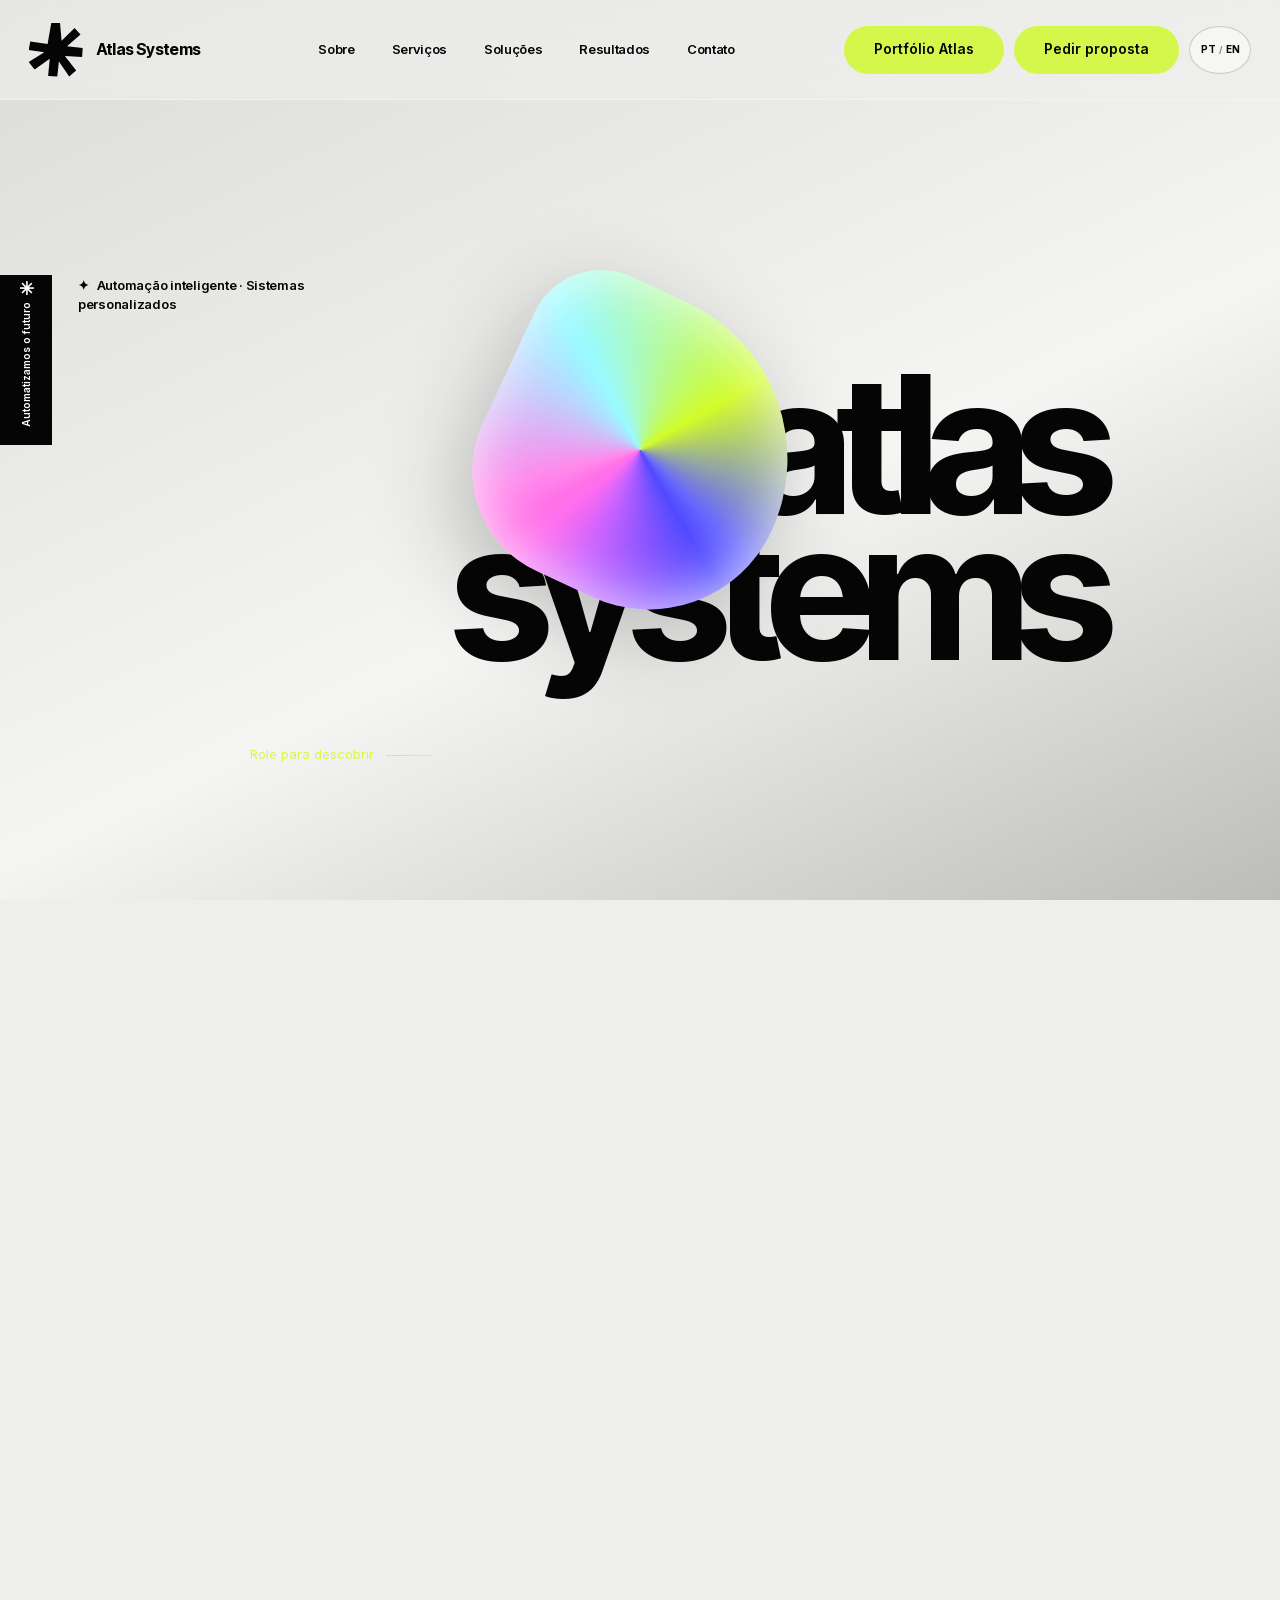
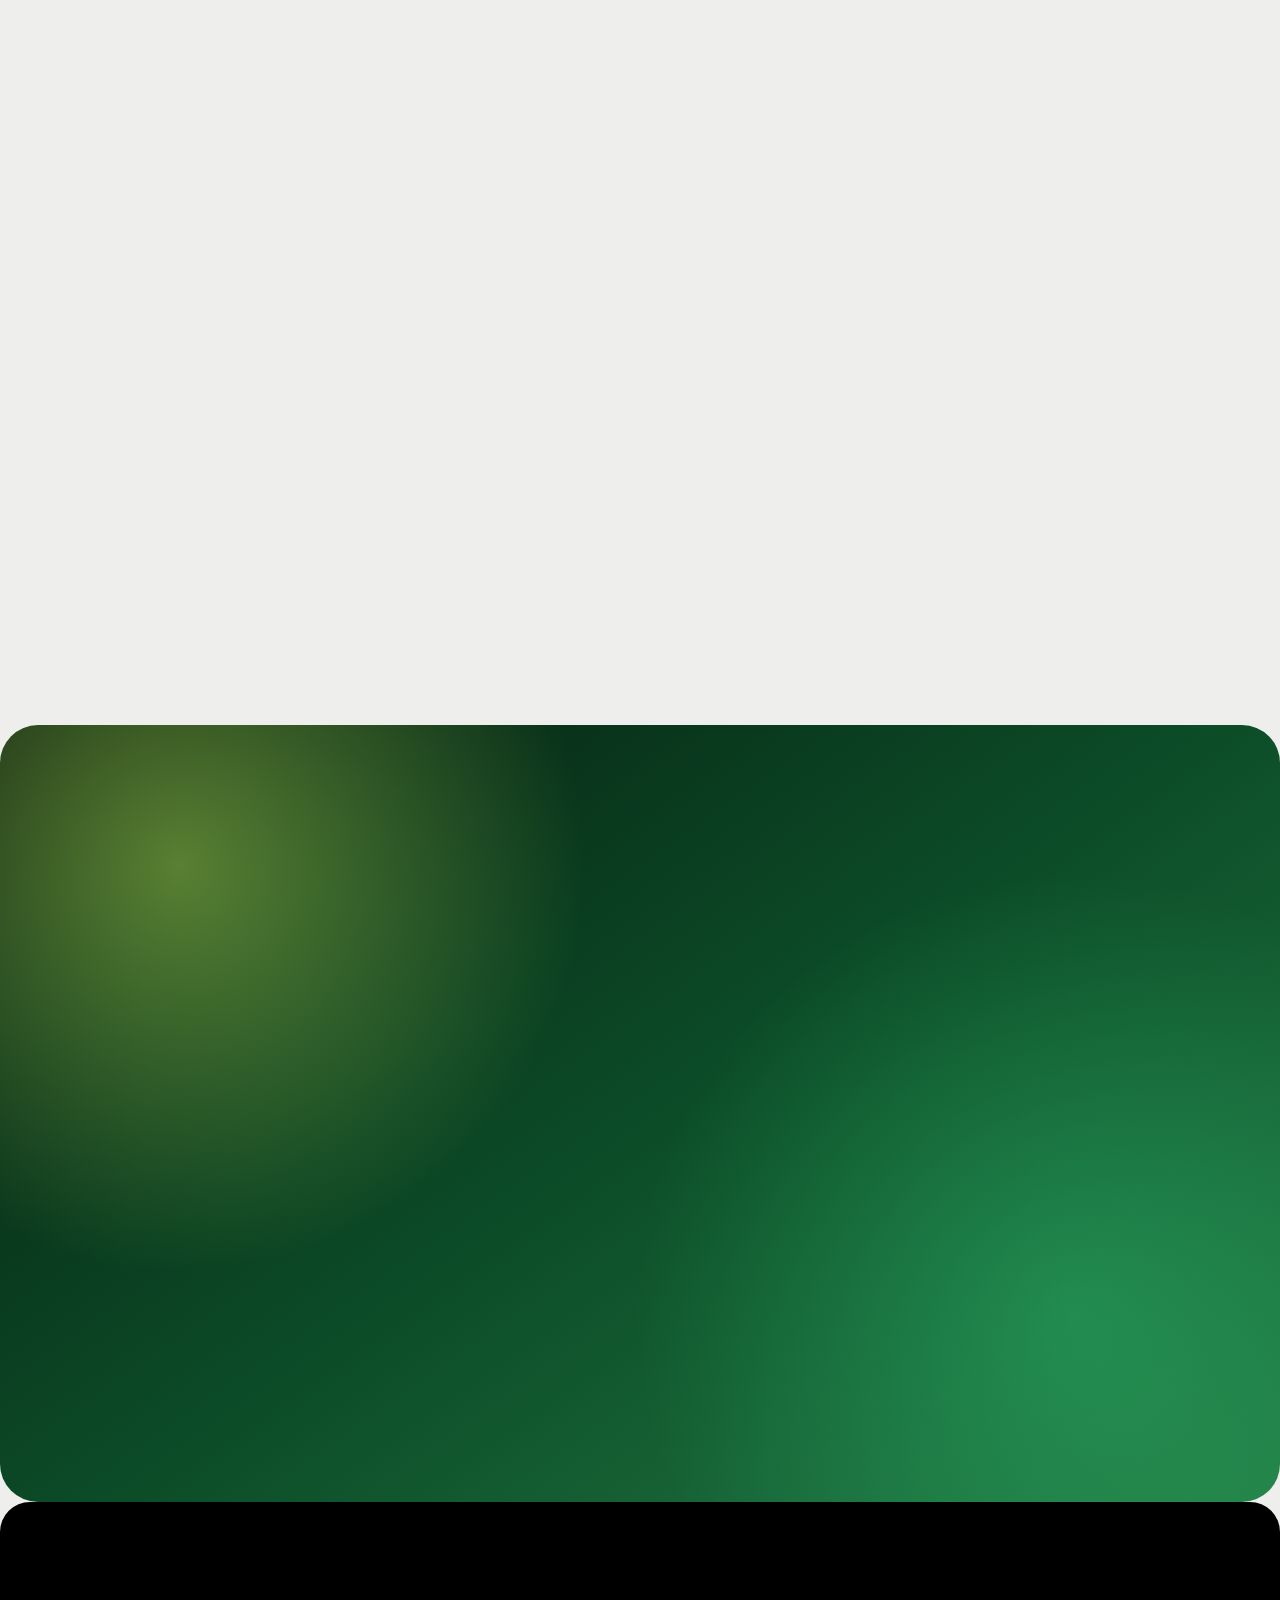
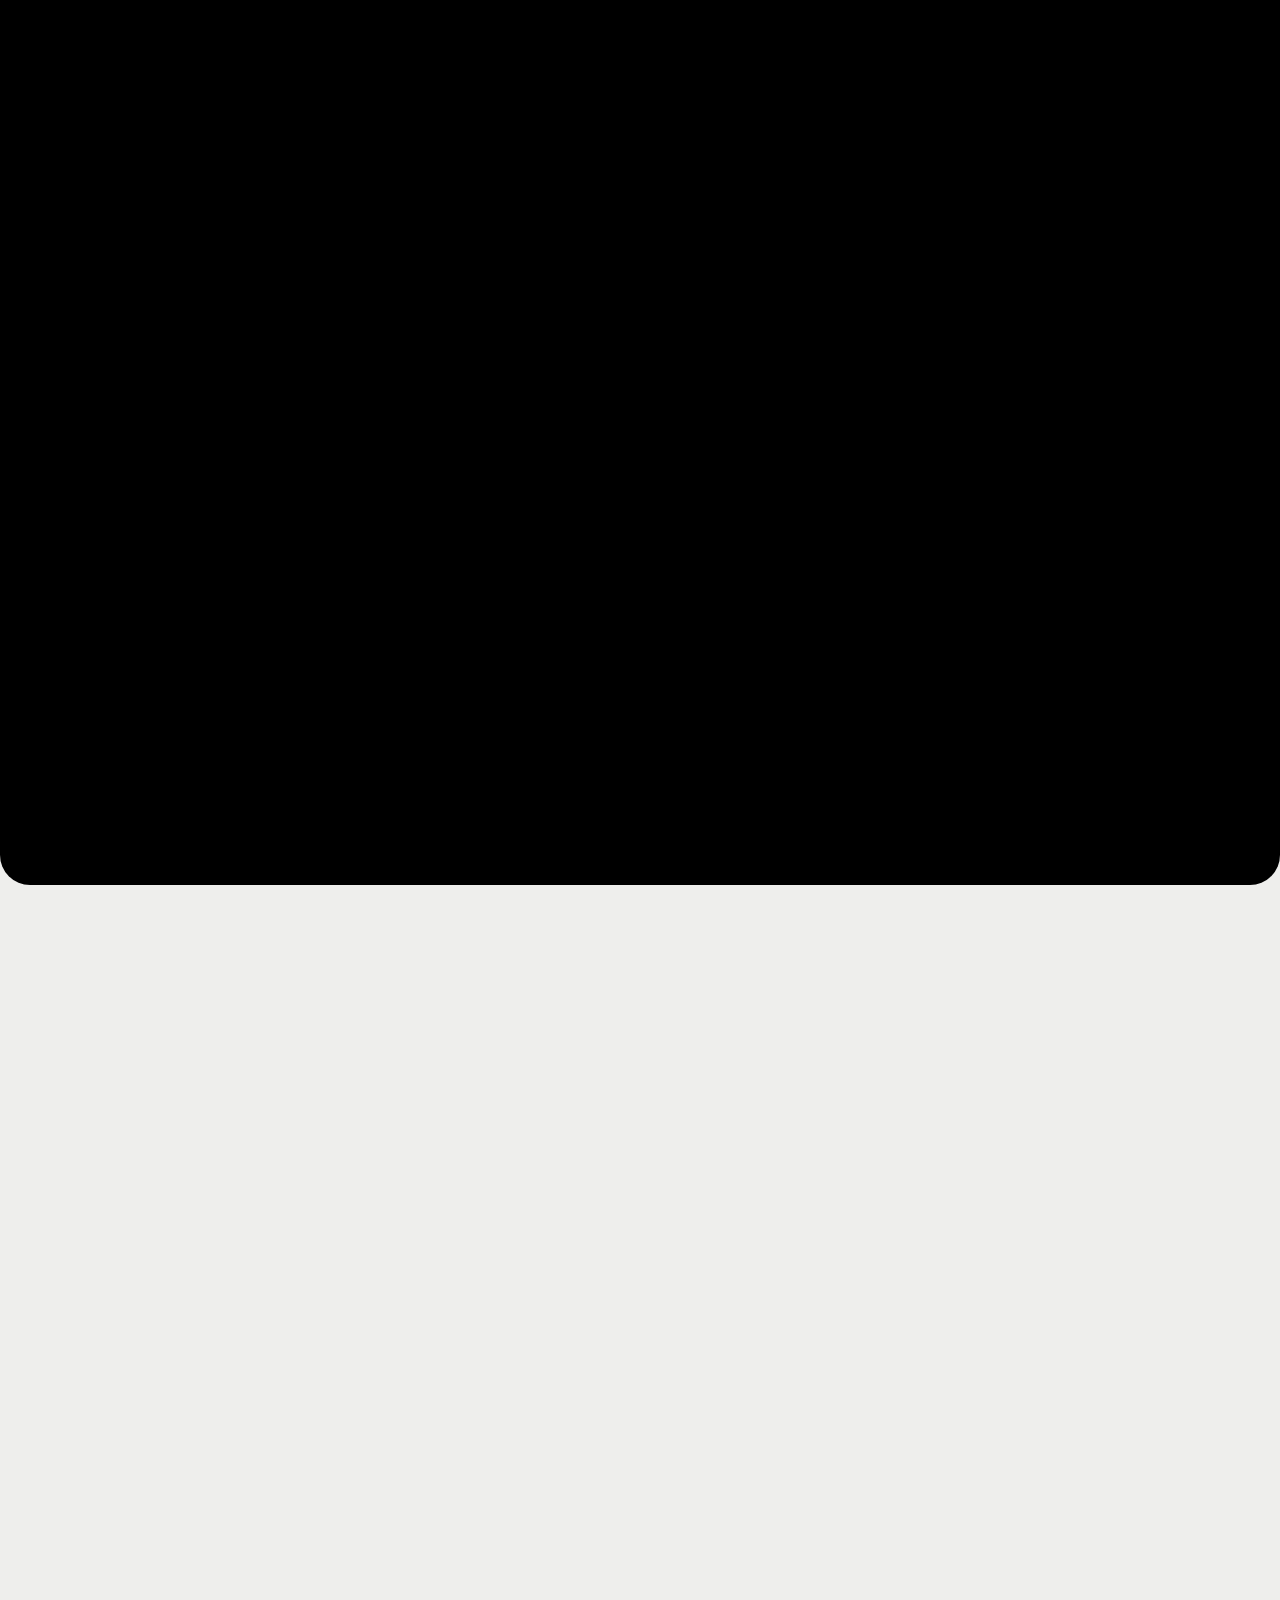
==== index.html @ 4108b707 "restaura qualidade e ajusta hero" ====
<!doctype html>
<html lang="pt-BR" data-theme="dark">
  <head>
    <meta charset="utf-8">
    <meta name="viewport" content="width=device-width, initial-scale=1">
    <link rel="canonical" href="https://atlassystems.digital/">
    <meta
      name="description"
      content="A Atlas Systems cria automações com inteligência artificial, sistemas personalizados, landing pages e bots inteligentes para empresas que querem crescer."
      data-i18n-content="meta.description"
    >
    <meta name="robots" content="index, follow, max-image-preview:large, max-snippet:-1, max-video-preview:-1">
    <meta name="googlebot" content="index, follow, max-image-preview:large, max-snippet:-1, max-video-preview:-1">
    <meta name="theme-color" content="#eeeeec">
    <meta name="color-scheme" content="light">
    <meta property="og:type" content="website">
    <meta property="og:locale" content="pt_BR">
    <meta property="og:url" content="https://atlassystems.digital/">
    <meta property="og:title" content="Atlas Systems — Sistemas que movem negócios" data-i18n-content="meta.title">
    <meta
      property="og:description"
      content="Automação inteligente e soluções digitais orientadas a eficiência, escala e resultados."
      data-i18n-content="meta.ogDescription"
    >
    <meta property="og:site_name" content="Atlas Systems">
    <meta property="og:image" content="https://atlassystems.digital/assets/brand/atlas-social.png">
    <meta property="og:image:secure_url" content="https://atlassystems.digital/assets/brand/atlas-social.png">
    <meta property="og:image:type" content="image/png">
    <meta property="og:image:width" content="1200">
    <meta property="og:image:height" content="630">
    <meta property="og:image:alt" content="Atlas Systems — Sistemas que movem negócios">
    <meta name="twitter:card" content="summary_large_image">
    <meta name="twitter:title" content="Atlas Systems — Sistemas que movem negócios" data-i18n-content="meta.title">
    <meta name="twitter:description" content="Automação inteligente e soluções digitais orientadas a eficiência, escala e resultados." data-i18n-content="meta.ogDescription">
    <meta name="twitter:image" content="https://atlassystems.digital/assets/brand/atlas-social.png">
    <meta name="twitter:image:alt" content="Atlas Systems — Sistemas que movem negócios">
    <title data-i18n="meta.title">Atlas Systems — Sistemas que movem negócios</title>
    <link rel="icon" href="/assets/brand/favicon-48.png" type="image/png" sizes="48x48">
    <link rel="icon" href="/favicon.svg" type="image/svg+xml">
    <link rel="apple-touch-icon" href="/assets/brand/apple-touch-icon.png" sizes="180x180">
    <link rel="manifest" href="/site.webmanifest">
    <style>
      :root{--paper:#eeeeec;--ink:#050505;--acid:#d5f74c;--white:#fff;--header-height:100px;--gutter:clamp(20px,3.2vw,52px);--ease-out:cubic-bezier(.16,1,.3,1)}
      *,*::before,*::after{box-sizing:border-box}html{scroll-behavior:smooth;background:var(--paper)}body{margin:0;overflow-x:hidden;background:var(--paper);color:var(--ink);font-family:Inter,"Helvetica Neue",Arial,sans-serif;-webkit-font-smoothing:antialiased}a{color:inherit;text-decoration:none}button{border:0;color:inherit;font:inherit}img,canvas{display:block;max-width:100%}
      #loader{position:fixed;z-index:9999;inset:0;display:grid;place-items:center;background:var(--paper);transition:visibility .42s linear,opacity .42s var(--ease-out)}#loader::before{width:126px;height:126px;background:var(--ink);content:"";clip-path:polygon(42% 0,58% 0,61% 34%,85% 10%,96% 22%,71% 44%,100% 47%,99% 64%,67% 62%,88% 89%,75% 100%,56% 72%,53% 100%,36% 99%,39% 67%,11% 87%,0 73%,29% 55%,0 51%,3% 35%,35% 40%);animation:critical-loader-spin 1.15s cubic-bezier(.7,0,.3,1) infinite}#loader>*{position:absolute;width:1px;height:1px;overflow:hidden;clip:rect(0 0 0 0)}body.is-ready #loader{visibility:hidden;opacity:0;pointer-events:none}@keyframes critical-loader-spin{0%{transform:rotate(0) scale(.82)}50%{transform:rotate(145deg) scale(1.02)}100%{transform:rotate(360deg) scale(.82)}}
      .site-header{position:fixed;z-index:1000;inset:0 0 auto;height:var(--header-height);border-bottom:1px solid rgba(255,255,255,.32);background:rgba(238,238,236,.64);backdrop-filter:blur(24px) saturate(130%)}.header-inner{display:grid;grid-template-columns:180px 1fr auto;align-items:center;width:min(calc(100% - (var(--gutter) * 1.4)),1240px);height:100%;margin-inline:auto}.brand{display:inline-flex;align-items:center;gap:13px;width:max-content;font-family:"Inter Tight",Arial,sans-serif;font-size:16px;font-weight:700}.brand-mark{width:54px;height:54px;flex:none;background:var(--ink);color:transparent;font-size:0;clip-path:polygon(42% 0,58% 0,61% 34%,85% 10%,96% 22%,71% 44%,100% 47%,99% 64%,67% 62%,88% 89%,75% 100%,56% 72%,53% 100%,36% 99%,39% 67%,11% 87%,0 73%,29% 55%,0 51%,3% 35%,35% 40%)}.primary-nav{justify-self:center}.primary-nav a{display:inline-flex;padding:10px 0;margin:0 clamp(8px,1.25vw,18px);font-size:13px;font-weight:600}.header-actions{display:flex;align-items:center;justify-content:flex-end;gap:10px}.header-cta{display:inline-flex;min-height:48px;align-items:center;justify-content:center;padding:0 30px;border-radius:999px;background:var(--acid);font-size:14px;font-weight:600;white-space:nowrap}.lang-toggle{display:inline-flex;width:62px;height:48px;align-items:center;justify-content:center;gap:3px;border:1px solid rgba(5,5,5,.18);border-radius:50%;background:rgba(255,255,255,.44);font-size:10px;font-weight:700}.menu-toggle{display:none}
      .hero{position:relative;width:100%;height:100svh;min-height:650px;overflow:hidden;background:linear-gradient(155deg,#dbdbd8,#f5f5f3 58%,#bcbcb8)}.hero>#scene,#hero-canvas{position:absolute;inset:0;width:100%;height:100%}#hero-canvas{opacity:0}.webgl-fallback::before{position:absolute;inset:25% 14% 10% 25%;display:grid;place-items:center end;color:var(--ink);content:"atlas\A systems\A digital";font-family:"Inter Tight",Arial,sans-serif;font-size:clamp(80px,15vw,220px);font-weight:700;letter-spacing:-.08em;line-height:.76;text-align:right;white-space:pre}.webgl-fallback::after{position:absolute;top:50%;left:50%;width:clamp(180px,24vw,340px);aspect-ratio:1;border-radius:30% 70% 55% 45%;background:conic-gradient(from 35deg,var(--acid),#534dff,#fd7ad8,#a8f6ff,var(--acid));box-shadow:inset 0 0 60px rgba(255,255,255,.8),0 30px 90px rgba(0,0,0,.25);content:"";transform:translate(-50%,-50%) rotate(25deg)}.hero-content{position:absolute;z-index:2;inset:var(--header-height) 0 0;pointer-events:none}.hero-content>.eyebrow{position:absolute;top:22%;left:var(--gutter);max-width:210px;font-size:13px;font-weight:600}.hero-content>h1,.hero-copy{position:absolute!important;width:1px!important;height:1px!important;margin:-1px!important;overflow:hidden!important;clip:rect(0 0 0 0)!important;white-space:nowrap!important}.hero-actions{display:none!important}.scroll-hint{position:absolute;z-index:2;bottom:15%;left:18.6%;color:var(--acid);font-size:12px}.side-ribbon{position:fixed;z-index:900;top:40%;left:0;display:flex;width:52px;height:170px;flex-direction:column-reverse;align-items:center;justify-content:space-between;padding:16px 0 18px;background:var(--ink);color:var(--white);transform:translateY(-50%)}.side-ribbon>span:first-child{font-size:10px;font-weight:600;white-space:nowrap;writing-mode:vertical-rl;transform:rotate(180deg)}
      .webgl-fallback::before{content:"atlas\A systems"}.hero-content>.eyebrow{left:max(var(--gutter),78px);max-width:230px}
      @media(max-width:960px){.header-actions>.header-cta:not(.header-portfolio){display:none}}@media(max-width:820px){:root{--header-height:82px;--gutter:20px}.header-inner{grid-template-columns:1fr auto;width:calc(100% - 34px)}.brand-name{display:none}.brand-mark{width:43px;height:43px}.primary-nav{position:fixed;z-index:-1;top:var(--header-height);left:50%;display:grid;width:100vw;height:calc(100svh - var(--header-height));place-items:center;align-content:center;gap:24px;background:var(--paper);opacity:0;pointer-events:none;visibility:hidden;transform:translate(-50%,-25px)}.header-actions{gap:6px}.header-portfolio{min-height:44px;padding-inline:18px}.lang-toggle{width:43px;height:43px}.menu-toggle{display:block;width:46px;height:46px;padding:13px 11px;border-radius:50%;background:transparent}.menu-toggle span{display:block;width:100%;height:2px;margin:5px 0;background:var(--ink)}.webgl-fallback::before{inset:24% 7% 12% 18%;font-size:clamp(72px,21vw,112px)}.hero-content>.eyebrow{left:68px;max-width:210px}}
    </style>
    <script type="application/ld+json">
      {
        "@context": "https://schema.org",
        "@graph": [
          {
            "@type": "Organization",
            "@id": "https://atlassystems.digital/#organization",
            "name": "Atlas Systems",
            "url": "https://atlassystems.digital/",
            "description": "Empresa brasileira de soluções digitais especializada em automação com inteligência artificial, landing pages, sistemas personalizados, bots inteligentes e integrações.",
            "logo": {
              "@type": "ImageObject",
              "url": "https://atlassystems.digital/assets/brand/atlas-icon-512.png",
              "width": 512,
              "height": 512
            },
            "image": "https://atlassystems.digital/assets/brand/atlas-social.png",
            "email": "mailto:atlassystems.contact@gmail.com",
            "telephone": "+55 11 93053-4679",
            "address": {
              "@type": "PostalAddress",
              "addressLocality": "São Paulo",
              "addressRegion": "SP",
              "addressCountry": "BR"
            },
            "areaServed": [
              { "@type": "Country", "name": "Brasil" },
              { "@type": "Place", "name": "Atendimento internacional" }
            ],
            "sameAs": [
              "https://www.instagram.com/atlas.systemss/",
              "https://www.linkedin.com/in/atlas-systems-875aa740b",
              "https://atlas-portfolio-v2.vercel.app/"
            ]
          },
          {
            "@type": "WebSite",
            "@id": "https://atlassystems.digital/#website",
            "url": "https://atlassystems.digital/",
            "name": "Atlas Systems",
            "description": "Sistemas, automações e experiências digitais orientadas a resultados.",
            "inLanguage": ["pt-BR", "en"],
            "publisher": { "@id": "https://atlassystems.digital/#organization" }
          }
        ]
      }
    </script>
    <link rel="preload" href="assets/fonts/inter-latin.woff2" as="font" type="font/woff2" crossorigin>
    <link rel="preload" href="assets/fonts/inter-tight-latin.woff2" as="font" type="font/woff2" crossorigin>
    <link rel="preload" href="styles.css?v=22" as="style" onload="this.onload=null;this.rel='stylesheet'">
    <noscript><link rel="stylesheet" href="styles.css?v=22"></noscript>
    <script src="app.js?v=17" defer></script>
  </head>
  <body>
    <a class="skip-link" href="#conteudo" data-i18n="a11y.skip">Pular para o conteúdo</a>

    <div id="loader" class="loader" role="status" aria-live="polite" aria-label="Carregando experiência Atlas Systems" data-i18n-aria-label="loader.ariaLabel">
      <span class="loader-mark" aria-hidden="true">✳</span>
      <span class="loader-progress" aria-hidden="true"><span class="loader-progress-bar"></span></span>
      <span class="loader-label" data-i18n="loader.label">Construindo novas possibilidades</span>
    </div>

    <header class="site-header" id="topo">
      <div class="header-inner">
        <a class="brand" href="#inicio" aria-label="Atlas Systems — início" data-i18n-aria-label="brand.homeLabel">
          <span class="brand-mark" aria-hidden="true">✳</span>
          <span class="brand-name">Atlas Systems</span>
        </a>

        <nav class="primary-nav" id="primary-nav" aria-label="Navegação principal" data-i18n-aria-label="nav.ariaLabel">
          <a href="#sobre" data-i18n="nav.about">Sobre</a>
          <a href="#servicos" data-i18n="nav.services">Serviços</a>
          <a href="#projetos" data-i18n="nav.projects">Soluções</a>
          <a href="#insights" data-i18n="nav.insights">Resultados</a>
          <a href="#contato" data-i18n="nav.contact">Contato</a>
        </nav>

        <div class="header-actions">
          <a class="header-cta header-portfolio" href="https://atlas-portfolio-v2.vercel.app/" target="_blank" rel="noopener noreferrer" aria-label="Abrir portfólio da Atlas Systems" data-i18n-aria-label="header.portfolioLabel"><span data-i18n="header.portfolio">Portfólio Atlas</span></a>
          <a class="header-cta" href="#contato"><span data-i18n="header.cta">Pedir proposta</span></a>
          <button
            class="lang-toggle"
            id="lang-toggle"
            type="button"
            aria-label="Trocar idioma para inglês"
            data-i18n-aria-label="language.toggleLabel"
          >
            <span class="lang-current" aria-hidden="true">PT</span>
            <span class="lang-divider" aria-hidden="true">/</span>
            <span class="lang-alternate" aria-hidden="true">EN</span>
          </button>
          <button
            class="menu-toggle"
            id="menu-toggle"
            type="button"
            aria-label="Abrir menu"
            data-i18n-aria-label="menu.openLabel"
            aria-expanded="false"
            aria-controls="primary-nav"
          >
            <span aria-hidden="true"></span>
            <span aria-hidden="true"></span>
          </button>
        </div>
      </div>
    </header>

    <aside class="side-ribbon" aria-label="Mensagem da Atlas Systems" data-i18n-aria-label="ribbon.ariaLabel">
      <span data-i18n="ribbon.text">Automatizamos o futuro</span>
      <span class="side-ribbon-mark" aria-hidden="true">✳</span>
    </aside>

    <main id="conteudo">
      <section class="hero" id="inicio" aria-labelledby="hero-title">
        <section id="scene" class="hero-scene" aria-label="Escultura digital interativa" data-i18n-aria-label="hero.sceneLabel">
          <canvas id="hero-canvas" aria-label="Forma tridimensional abstrata em movimento" data-i18n-aria-label="hero.canvasLabel">
            <span data-i18n="hero.canvasFallback">Seu navegador não oferece suporte à visualização tridimensional.</span>
          </canvas>
        </section>

        <div class="hero-content">
          <p class="eyebrow" data-i18n="hero.eyebrow">Automação inteligente · Sistemas personalizados</p>
          <h1 id="hero-title">
            <span data-i18n="hero.titleLine1">Sistemas que</span>
            <span class="hero-title-accent" data-i18n="hero.titleLine2">movem negócios.</span>
          </h1>
          <p class="hero-copy" data-i18n="hero.description">
            Criamos automações com inteligência artificial, sistemas personalizados, landing pages e bots inteligentes para transformar operações em negócios mais eficientes, escaláveis e lucrativos.
          </p>
          <div class="hero-actions">
            <a class="button button-primary" href="#contato">
              <span data-i18n="hero.primaryCta">Transformar minha operação</span>
              <span aria-hidden="true">↗</span>
            </a>
            <a class="text-link" href="#projetos">
              <span data-i18n="hero.secondaryCta">Conhecer soluções</span>
              <span aria-hidden="true">↓</span>
            </a>
          </div>
        </div>

        <a class="scroll-hint" href="#clientes">
          <span class="scroll-hint-line" aria-hidden="true"></span>
          <span data-i18n="hero.scrollHint">Role para descobrir</span>
        </a>
      </section>

      <section class="clients section-shell" id="clientes" aria-labelledby="clients-title">
        <div class="section-intro clients-intro">
          <p class="section-index" aria-hidden="true">01</p>
          <h2 id="clients-title" data-i18n="clients.title">Mais eficiência. Mais escala. Mais resultado.</h2>
        </div>

        <div class="client-marquee" role="region" aria-label="Resultados que nossas soluções ajudam a gerar" data-i18n-aria-label="clients.marqueeLabel">
          <div class="client-marquee-track">
            <ul class="client-list">
              <li data-i18n="clients.item1">Redução de custos</li>
              <li data-i18n="clients.item2">Mais produtividade</li>
              <li data-i18n="clients.item3">Processos automatizados</li>
              <li data-i18n="clients.item4">Operações escaláveis</li>
              <li data-i18n="clients.item5">Atendimento inteligente</li>
              <li data-i18n="clients.item6">Crescimento sustentável</li>
            </ul>
            <ul class="client-list" aria-hidden="true">
              <li data-i18n="clients.item1">Redução de custos</li>
              <li data-i18n="clients.item2">Mais produtividade</li>
              <li data-i18n="clients.item3">Processos automatizados</li>
              <li data-i18n="clients.item4">Operações escaláveis</li>
              <li data-i18n="clients.item5">Atendimento inteligente</li>
              <li data-i18n="clients.item6">Crescimento sustentável</li>
            </ul>
          </div>
        </div>
      </section>

      <section class="projects section-shell" id="projetos" aria-labelledby="projects-title">
        <header class="section-heading">
          <div>
            <p class="section-index" aria-hidden="true">02</p>
            <p class="eyebrow" data-i18n="projects.eyebrow">Soluções digitais</p>
          </div>
          <h2 id="projects-title" data-i18n="projects.title">Tecnologia aplicada aos desafios reais do seu negócio.</h2>
          <p data-i18n="projects.description">Cada solução nasce de um problema concreto e é construída para aumentar eficiência, produtividade, conversão e capacidade de crescimento.</p>
        </header>

        <div class="project-grid project-showcase-grid">
          <article class="project-card project-case-card">
            <a class="project-case-preview" href="https://clinica-omega-lemon.vercel.app/" target="_blank" rel="noopener noreferrer" aria-label="Abrir projeto Clínica Lúmina" data-i18n-aria-label="projects.omega.linkLabel">
              <div class="project-visual project-site-visual">
                <picture>
                  <source media="(max-width: 820px)" srcset="assets/projects/clinica-omega-384.webp">
                  <img src="assets/projects/clinica-omega-384.webp" srcset="assets/projects/clinica-omega-384.webp 1x, assets/projects/clinica-omega-768.webp 2x" alt="Página inicial do projeto Clínica Lúmina" data-i18n-alt="projects.omega.previewAlt" width="384" height="216" loading="lazy" decoding="async">
                </picture>
                <span class="project-preview-action" aria-hidden="true">↗</span>
              </div>
            </a>
            <div class="project-meta project-case-meta">
              <div>
                <span class="project-demo-label" data-i18n="projects.conceptLabel">Projeto conceitual</span>
                <p class="project-category" data-i18n="projects.omega.category">Saúde · Landing page premium</p>
                <h3 data-i18n="projects.omega.title">Clínica Lúmina</h3>
              </div>
              <p data-i18n="projects.omega.description">Experiência digital para uma clínica odontológica contemporânea, com apresentação de tratamentos, tecnologia, diferenciais e agendamento.</p>
              <div class="project-examples">
                <span data-i18n="projects.highlightsLabel">Destaques do projeto</span>
                <ul><li data-i18n="projects.omega.highlight1">Direção premium</li><li data-i18n="projects.omega.highlight2">Animações</li><li data-i18n="projects.omega.highlight3">Foco em conversão</li></ul>
              </div>
              <a class="project-link" href="https://clinica-omega-lemon.vercel.app/" target="_blank" rel="noopener noreferrer" aria-label="Abrir projeto Clínica Lúmina" data-i18n-aria-label="projects.omega.linkLabel">
                <span data-i18n="projects.viewProject">Ver projeto</span><span aria-hidden="true">↗</span>
              </a>
            </div>
          </article>

          <article class="project-card project-case-card">
            <a class="project-case-preview" href="https://alpine-sanctuaries.vercel.app/" target="_blank" rel="noopener noreferrer" aria-label="Abrir projeto Alpine Sanctuaries" data-i18n-aria-label="projects.alpine.linkLabel">
              <div class="project-visual project-site-visual">
                <picture>
                  <source media="(max-width: 820px)" srcset="assets/projects/alpine-sanctuaries-384.webp">
                  <img src="assets/projects/alpine-sanctuaries-384.webp" srcset="assets/projects/alpine-sanctuaries-384.webp 1x, assets/projects/alpine-sanctuaries-768.webp 2x" alt="Página inicial do projeto Alpine Sanctuaries" data-i18n-alt="projects.alpine.previewAlt" width="384" height="216" loading="lazy" decoding="async">
                </picture>
                <span class="project-preview-action" aria-hidden="true">↗</span>
              </div>
            </a>
            <div class="project-meta project-case-meta">
              <div>
                <span class="project-demo-label" data-i18n="projects.conceptLabel">Projeto conceitual</span>
                <p class="project-category" data-i18n="projects.alpine.category">Hospitalidade · Experiência imersiva</p>
                <h3 data-i18n="projects.alpine.title">Alpine Sanctuaries</h3>
              </div>
              <p data-i18n="projects.alpine.description">Atlas editorial de hotéis suíços com narrativa visual, transições cinematográficas, seleção de destinos e exploração interativa.</p>
              <div class="project-examples">
                <span data-i18n="projects.highlightsLabel">Destaques do projeto</span>
                <ul><li data-i18n="projects.alpine.highlight1">Storytelling</li><li data-i18n="projects.alpine.highlight2">Movimento imersivo</li><li data-i18n="projects.alpine.highlight3">Experiência editorial</li></ul>
              </div>
              <a class="project-link" href="https://alpine-sanctuaries.vercel.app/" target="_blank" rel="noopener noreferrer" aria-label="Abrir projeto Alpine Sanctuaries" data-i18n-aria-label="projects.alpine.linkLabel">
                <span data-i18n="projects.viewProject">Ver projeto</span><span aria-hidden="true">↗</span>
              </a>
            </div>
          </article>

          <article class="project-card project-more-card">
            <a class="project-more-link" href="#contato" aria-label="Falar com a Atlas Systems sobre outro projeto" data-i18n-aria-label="projects.others.linkLabel">
              <span class="project-more-kicker" data-i18n="projects.others.kicker">Portfólio Atlas</span>
              <span class="project-more-title" data-i18n="projects.others.title">Outros</span>
              <span class="project-more-arrow" aria-hidden="true">↗</span>
              <span class="project-more-description" data-i18n="projects.others.description">Explore mais experiências digitais criadas pela Atlas Systems.</span>
            </a>
          </article>
        </div>
      </section>

      <section class="metrics" aria-labelledby="metrics-title">
        <div class="metrics-icon-field" aria-hidden="true">
          <span class="metrics-float-icon metrics-icon-code">&lt;/&gt;</span>
          <span class="metrics-float-icon metrics-icon-ai">AI</span>
          <span class="metrics-float-icon metrics-icon-gear">⚙</span>
          <span class="metrics-float-icon metrics-icon-flow">↗</span>
          <span class="metrics-float-icon metrics-icon-data">{ }</span>
          <span class="metrics-float-icon metrics-icon-orbit">✦</span>
        </div>
        <div class="section-shell metrics-inner">
          <h2 id="metrics-title" class="visually-hidden" data-i18n="metrics.title">Impactos que orientam nossas soluções</h2>
          <dl class="metrics-grid">
            <div class="metric-item">
              <dt data-i18n="metrics.projects.label">Custos operacionais</dt>
              <dd class="metric-outcome" data-i18n="metrics.projects.value">Reduzidos</dd>
            </div>
            <div class="metric-item">
              <dt data-i18n="metrics.users.label">Produtividade</dt>
              <dd class="metric-outcome" data-i18n="metrics.users.value">Elevada</dd>
            </div>
            <div class="metric-item">
              <dt data-i18n="metrics.retention.label">Processos críticos</dt>
              <dd class="metric-outcome" data-i18n="metrics.retention.value">Automatizados</dd>
            </div>
            <div class="metric-item">
              <dt data-i18n="metrics.experience.label">Operações</dt>
              <dd class="metric-outcome" data-i18n="metrics.experience.value">Escaláveis</dd>
            </div>
          </dl>
        </div>
      </section>

      <section class="services section-shell" id="servicos" aria-labelledby="services-title">
        <header class="services-reference-heading">
          <p class="eyebrow"><span aria-hidden="true">✦</span> <span data-i18n="services.eyebrow">O que podemos oferecer</span></p>
          <h2 id="services-title" data-i18n="services.title">Serviços</h2>
          <p class="services-reference-copy" data-i18n="services.description">Do diagnóstico à implementação, combinamos estratégia, design e engenharia para resolver gargalos reais e gerar resultados mensuráveis.</p>
        </header>

        <div class="services-accordion" id="services-accordion">
          <article class="service-item is-open">
            <h3>
              <button class="service-trigger" id="service-trigger-1" type="button" aria-expanded="true" aria-controls="service-panel-1">
                <span data-i18n="services.strategy.title">Automação com Inteligência Artificial</span>
                <span class="service-icon" aria-hidden="true">+</span>
              </button>
            </h3>
            <div class="service-panel" id="service-panel-1" role="region" aria-labelledby="service-trigger-1">
              <div class="service-panel-content">
                <div class="service-summary"><span class="service-detail-label" data-i18n="services.idealFor">Ideal para</span><p data-i18n="services.strategy.description">Operações com tarefas manuais, dados duplicados ou atendimento lento que precisam ganhar velocidade, precisão e escala.</p><ul class="service-outcomes"><li data-i18n="services.strategy.outcome1">Menos retrabalho e erros</li><li data-i18n="services.strategy.outcome2">Mais produtividade e rastreabilidade</li></ul></div>
                <div class="service-includes">
                  <span class="service-includes-label" data-i18n="services.included">Principais entregáveis</span>
                  <ul class="service-tags">
                    <li class="service-tag" data-i18n="services.strategy.item1">Mapeamento de processos</li>
                    <li class="service-tag" data-i18n="services.strategy.item2">Fluxos automatizados</li>
                    <li class="service-tag" data-i18n="services.strategy.item3">Integrações e IA</li>
                    <li class="service-tag" data-i18n="services.strategy.item4">Painel de monitoramento</li>
                  </ul>
                </div>
                <div class="service-price">
                  <span class="service-price-label" data-i18n="services.investment">Próximo passo</span>
                  <strong data-i18n="services.strategy.price">Workshop de diagnóstico + mapa de automação</strong>
                  <a class="service-quote" href="#contato"><span data-i18n="services.cta">Falar com especialista</span></a>
                </div>
              </div>
            </div>
          </article>

          <article class="service-item">
            <h3>
              <button class="service-trigger" id="service-trigger-2" type="button" aria-expanded="false" aria-controls="service-panel-2">
                <span data-i18n="services.ux.title">Landing Pages de Alta Conversão</span>
                <span class="service-icon" aria-hidden="true">+</span>
              </button>
            </h3>
            <div class="service-panel" id="service-panel-2" role="region" aria-labelledby="service-trigger-2" hidden>
              <div class="service-panel-content">
                <div class="service-summary"><span class="service-detail-label" data-i18n="services.idealFor">Ideal para</span><p data-i18n="services.ux.description">Campanhas, lançamentos e empresas que recebem tráfego, mas precisam transformar mais visitantes em leads ou vendas mensuráveis.</p><ul class="service-outcomes"><li data-i18n="services.ux.outcome1">Jornada de conversão objetiva</li><li data-i18n="services.ux.outcome2">Resultados acompanhados por dados</li></ul></div>
                <div class="service-includes"><span class="service-includes-label" data-i18n="services.included">Principais entregáveis</span><ul class="service-tags"><li class="service-tag" data-i18n="services.ux.item1">Estratégia e copy</li><li class="service-tag" data-i18n="services.ux.item2">UX/UI responsivo</li><li class="service-tag" data-i18n="services.ux.item3">Analytics e pixels</li><li class="service-tag" data-i18n="services.ux.item4">CRM e WhatsApp</li></ul></div>
                <div class="service-price"><span class="service-price-label" data-i18n="services.investment">Próximo passo</span><strong data-i18n="services.ux.price">Briefing de conversão + plano da página</strong><a class="service-quote" href="#contato"><span data-i18n="services.cta">Falar com especialista</span></a></div>
              </div>
            </div>
          </article>

          <article class="service-item">
            <h3>
              <button class="service-trigger" id="service-trigger-3" type="button" aria-expanded="false" aria-controls="service-panel-3">
                <span data-i18n="services.web.title">Desenvolvimento de Sistemas Personalizados</span>
                <span class="service-icon" aria-hidden="true">+</span>
              </button>
            </h3>
            <div class="service-panel" id="service-panel-3" role="region" aria-labelledby="service-trigger-3" hidden>
              <div class="service-panel-content">
                <div class="service-summary"><span class="service-detail-label" data-i18n="services.idealFor">Ideal para</span><p data-i18n="services.web.description">Empresas limitadas por planilhas, ferramentas fragmentadas ou processos que não cabem em softwares prontos.</p><ul class="service-outcomes"><li data-i18n="services.web.outcome1">Operação centralizada e visível</li><li data-i18n="services.web.outcome2">Base segura para crescer</li></ul></div>
                <div class="service-includes"><span class="service-includes-label" data-i18n="services.included">Principais entregáveis</span><ul class="service-tags"><li class="service-tag" data-i18n="services.web.item1">Discovery e arquitetura</li><li class="service-tag" data-i18n="services.web.item2">UX/UI do produto</li><li class="service-tag" data-i18n="services.web.item3">Front-end e back-end</li><li class="service-tag" data-i18n="services.web.item4">Painel e integrações</li></ul></div>
                <div class="service-price"><span class="service-price-label" data-i18n="services.investment">Próximo passo</span><strong data-i18n="services.web.price">Discovery técnico + arquitetura inicial</strong><a class="service-quote" href="#contato"><span data-i18n="services.cta">Falar com especialista</span></a></div>
              </div>
            </div>
          </article>

          <article class="service-item">
            <h3>
              <button class="service-trigger" id="service-trigger-4" type="button" aria-expanded="false" aria-controls="service-panel-4">
                <span data-i18n="services.mobile.title">Bots Inteligentes para WhatsApp e Atendimento</span>
                <span class="service-icon" aria-hidden="true">+</span>
              </button>
            </h3>
            <div class="service-panel" id="service-panel-4" role="region" aria-labelledby="service-trigger-4" hidden>
              <div class="service-panel-content">
                <div class="service-summary"><span class="service-detail-label" data-i18n="services.idealFor">Ideal para</span><p data-i18n="services.mobile.description">Times com alto volume de perguntas repetitivas, demora na primeira resposta ou perda de oportunidades fora do horário comercial.</p><ul class="service-outcomes"><li data-i18n="services.mobile.outcome1">Primeira resposta 24 horas</li><li data-i18n="services.mobile.outcome2">Atendimento padronizado e escalável</li></ul></div>
                <div class="service-includes"><span class="service-includes-label" data-i18n="services.included">Principais entregáveis</span><ul class="service-tags"><li class="service-tag" data-i18n="services.mobile.item1">Design de conversa</li><li class="service-tag" data-i18n="services.mobile.item2">WhatsApp e canais</li><li class="service-tag" data-i18n="services.mobile.item3">CRM, APIs e dados</li><li class="service-tag" data-i18n="services.mobile.item4">Transbordo humano</li></ul></div>
                <div class="service-price"><span class="service-price-label" data-i18n="services.investment">Próximo passo</span><strong data-i18n="services.mobile.price">Mapeamento do atendimento + desenho do fluxo</strong><a class="service-quote" href="#contato"><span data-i18n="services.cta">Falar com especialista</span></a></div>
              </div>
            </div>
          </article>
        </div>
      </section>

      <section class="process-section" aria-labelledby="process-title">
        <div class="section-shell process-layout">
          <header class="section-heading">
            <div>
              <p class="section-index" aria-hidden="true">04</p>
              <p class="eyebrow" data-i18n="process.eyebrow">Como trabalhamos</p>
            </div>
            <h2 id="process-title" data-i18n="process.title">Clareza do diagnóstico à evolução contínua.</h2>
            <p data-i18n="process.description">Nosso processo garante qualidade, eficiência e alinhamento com os objetivos reais do seu negócio.</p>
          </header>

          <div class="process" id="process">
            <div class="process-rotator">
              <div class="process-orbit" aria-hidden="true"></div>
              <button class="process-node is-active" type="button" data-step="1" aria-pressed="true" aria-controls="process-detail">
                <span class="process-node-inner"><span class="process-node-number" aria-hidden="true">01</span><span data-i18n="process.step1.title">Diagnóstico</span></span>
              </button>
              <button class="process-node" type="button" data-step="2" aria-pressed="false" aria-controls="process-detail">
                <span class="process-node-inner"><span class="process-node-number" aria-hidden="true">02</span><span data-i18n="process.step2.title">Planejamento</span></span>
              </button>
              <button class="process-node" type="button" data-step="3" aria-pressed="false" aria-controls="process-detail">
                <span class="process-node-inner"><span class="process-node-number" aria-hidden="true">03</span><span data-i18n="process.step3.title">Desenvolvimento</span></span>
              </button>
              <button class="process-node" type="button" data-step="4" aria-pressed="false" aria-controls="process-detail">
                <span class="process-node-inner"><span class="process-node-number" aria-hidden="true">04</span><span data-i18n="process.step4.title">Implementação</span></span>
              </button>
              <button class="process-node" type="button" data-step="5" aria-pressed="false" aria-controls="process-detail">
                <span class="process-node-inner"><span class="process-node-number" aria-hidden="true">05</span><span data-i18n="process.step5.title">Otimização</span></span>
              </button>
            </div>

            <div class="process-detail" id="process-detail" aria-live="polite">
              <p class="process-detail-number" aria-hidden="true">01 / 05</p>
              <h3 data-i18n="process.step1.title">Diagnóstico</h3>
              <p data-i18n="process.step1.description">Entendemos os desafios, objetivos e oportunidades da sua operação.</p>
            </div>
          </div>
        </div>
      </section>

      <section class="testimonials section-shell" id="depoimentos" aria-labelledby="testimonials-title">
        <header class="section-heading compact">
          <div>
            <p class="section-index" aria-hidden="true">05</p>
            <p class="eyebrow" data-i18n="testimonials.eyebrow">Por que escolher a Atlas</p>
          </div>
          <h2 id="testimonials-title" data-i18n="testimonials.title">Tecnologia como meio. Crescimento como resultado.</h2>
        </header>

        <div class="testimonial-track" aria-live="polite">
          <figure class="testimonial-card is-active" data-testimonial="1">
            <blockquote>
              <p data-i18n="testimonials.quote1">Cada solução começa pelo resultado que o negócio precisa alcançar — nunca pela tecnologia da moda.</p>
            </blockquote>
            <figcaption>
              <span class="testimonial-avatar" aria-hidden="true">01</span>
              <span>
                <strong data-i18n="testimonials.person1.name">Foco em resultados</strong>
                <small data-i18n="testimonials.person1.role">Impacto mensurável na operação</small>
              </span>
            </figcaption>
          </figure>
          <figure class="testimonial-card" data-testimonial="2">
            <blockquote>
              <p data-i18n="testimonials.quote2">Trabalhamos lado a lado com sua empresa para entender prioridades, simplificar decisões e construir o que realmente gera valor.</p>
            </blockquote>
            <figcaption>
              <span class="testimonial-avatar" aria-hidden="true">02</span>
              <span>
                <strong data-i18n="testimonials.person2.name">Parceria estratégica</strong>
                <small data-i18n="testimonials.person2.role">Tecnologia alinhada ao negócio</small>
              </span>
            </figcaption>
          </figure>
          <figure class="testimonial-card" data-testimonial="3">
            <blockquote>
              <p data-i18n="testimonials.quote3">Criamos bases sólidas, rápidas e evolutivas para sua operação crescer sem transformar tecnologia em um novo gargalo.</p>
            </blockquote>
            <figcaption>
              <span class="testimonial-avatar" aria-hidden="true">03</span>
              <span>
                <strong data-i18n="testimonials.person3.name">Escala com qualidade</strong>
                <small data-i18n="testimonials.person3.role">Soluções preparadas para evoluir</small>
              </span>
            </figcaption>
          </figure>
        </div>
        <div class="testimonial-controls" aria-label="Selecionar diferencial" data-i18n-aria-label="testimonials.controlsLabel">
          <button class="testimonial-dot is-active" type="button" data-slide="1" aria-label="Mostrar diferencial 1" data-i18n-aria-label="testimonials.show1" aria-pressed="true"></button>
          <button class="testimonial-dot" type="button" data-slide="2" aria-label="Mostrar diferencial 2" data-i18n-aria-label="testimonials.show2" aria-pressed="false"></button>
          <button class="testimonial-dot" type="button" data-slide="3" aria-label="Mostrar diferencial 3" data-i18n-aria-label="testimonials.show3" aria-pressed="false"></button>
        </div>
      </section>

      <section class="about section-shell" id="sobre" aria-labelledby="about-title">
        <header class="section-heading about-heading">
          <div>
            <p class="section-index" aria-hidden="true">06</p>
            <p class="eyebrow" data-i18n="about.eyebrow">Sobre a Atlas</p>
          </div>
          <h2 id="about-title" data-i18n="about.title">Transformamos negócios em operações preparadas para o futuro.</h2>
          <div class="about-copy">
            <p data-i18n="about.paragraph1">A Atlas é especializada no desenvolvimento de soluções digitais avançadas, com foco em automação inteligente, sistemas personalizados e experiências orientadas a resultados.</p>
            <p data-i18n="about.paragraph2">Mais do que desenvolver ferramentas, criamos soluções que impactam diretamente o crescimento, a produtividade e a lucratividade dos nossos clientes.</p>
          </div>
        </header>

        <div class="team" aria-labelledby="team-title">
          <h3 id="team-title" data-i18n="team.title">O que guia cada decisão.</h3>
          <div class="team-grid">
            <article class="team-card">
              <div class="team-portrait team-portrait-strategy" aria-hidden="true"><span>01</span></div>
              <h4 data-i18n="team.ana.name">Missão</h4>
              <p data-i18n="team.ana.role">Ajudar empresas a crescer através da tecnologia, tornando processos mais inteligentes, eficientes e escaláveis.</p>
            </article>
            <article class="team-card">
              <div class="team-portrait team-portrait-design" aria-hidden="true"><span>02</span></div>
              <h4 data-i18n="team.lucas.name">Visão</h4>
              <p data-i18n="team.lucas.role">Ser referência em automação e soluções digitais que transformam negócios e geram resultados reais.</p>
            </article>
            <article class="team-card">
              <div class="team-portrait team-portrait-engineering" aria-hidden="true"><span>03</span></div>
              <h4 data-i18n="team.joana.name">Valores</h4>
              <p data-i18n="team.joana.role">Inovação constante, foco em resultados, compromisso com o cliente e qualidade em cada entrega.</p>
            </article>
            <article class="team-card">
              <div class="team-portrait team-portrait-data" aria-hidden="true"><span>04</span></div>
              <h4 data-i18n="team.pedro.name">Atitude</h4>
              <p data-i18n="team.pedro.role">A Atlas é para empresas que não querem apenas acompanhar o futuro — querem liderar.</p>
            </article>
          </div>
        </div>
      </section>

      <section class="insights section-shell" id="insights" aria-labelledby="insights-title">
        <header class="section-heading">
          <div>
            <p class="section-index" aria-hidden="true">07</p>
            <p class="eyebrow" data-i18n="insights.eyebrow">Resultados em movimento</p>
          </div>
          <h2 id="insights-title" data-i18n="insights.title">O que muda quando a tecnologia trabalha a favor do negócio.</h2>
          <p data-i18n="insights.description">Soluções bem aplicadas liberam tempo, aumentam capacidade operacional e criam experiências melhores para clientes e equipes.</p>
        </header>

        <div class="insights-timeline">
          <article class="insight-item">
            <span class="insight-date" data-i18n="insights.article1.date">01</span>
            <div class="insight-content">
              <p class="insight-category" data-i18n="insights.article1.category">Eficiência operacional</p>
              <h3><a href="#contato" data-i18n="insights.article1.title">Menos tarefas manuais. Mais tempo para decisões importantes.</a></h3>
              <p data-i18n="insights.article1.summary">Automação reduz retrabalho, diminui erros e libera a equipe para atividades de maior valor.</p>
              <a class="insight-read-more" href="#contato" data-i18n="insights.readMore">Falar com a Atlas</a>
            </div>
            <span class="insight-arrow" aria-hidden="true">↗</span>
          </article>

          <article class="insight-item">
            <span class="insight-date" data-i18n="insights.article2.date">02</span>
            <div class="insight-content">
              <p class="insight-category" data-i18n="insights.article2.category">Crescimento e escala</p>
              <h3><a href="#contato" data-i18n="insights.article2.title">Uma operação preparada para crescer sem multiplicar o caos.</a></h3>
              <p data-i18n="insights.article2.summary">Sistemas personalizados organizam dados, padronizam processos e sustentam novas etapas de crescimento.</p>
              <a class="insight-read-more" href="#contato" data-i18n="insights.readMore">Falar com a Atlas</a>
            </div>
            <span class="insight-arrow" aria-hidden="true">↗</span>
          </article>

          <article class="insight-item">
            <span class="insight-date" data-i18n="insights.article3.date">03</span>
            <div class="insight-content">
              <p class="insight-category" data-i18n="insights.article3.category">Experiência do cliente</p>
              <h3><a href="#contato" data-i18n="insights.article3.title">Respostas mais rápidas e jornadas que convertem melhor.</a></h3>
              <p data-i18n="insights.article3.summary">Bots e páginas estratégicas aproximam sua marca do cliente em todos os momentos da decisão.</p>
              <a class="insight-read-more" href="#contato" data-i18n="insights.readMore">Falar com a Atlas</a>
            </div>
            <span class="insight-arrow" aria-hidden="true">↗</span>
          </article>
        </div>
      </section>

      <section class="contact" id="contato" aria-labelledby="contact-title">
        <div class="contact-layout">
          <div class="contact-intro">
            <div>
              <h2 id="contact-title"><span data-i18n="contact.titleLead">Pronto para transformar</span> <span class="contact-title-muted" data-i18n="contact.titleAccent">sua operação?</span></h2>
              <p data-i18n="contact.description">Conte o desafio da sua empresa. A Atlas ajuda a transformar problemas operacionais em soluções digitais eficientes, escaláveis e orientadas a resultados.</p>
            </div>
            <span class="contact-globe" aria-hidden="true"><span></span></span>
          </div>

          <div class="whatsapp-contact-card">
            <div class="whatsapp-card-top">
              <span class="whatsapp-kicker" data-i18n="contact.whatsapp.eyebrow">Atendimento direto</span>
              <h3 data-i18n="contact.whatsapp.title">Converse com a Atlas no WhatsApp.</h3>
              <p data-i18n="contact.whatsapp.description">Conte seu desafio diretamente para nossa equipe e descubra qual solução faz sentido para o seu negócio.</p>
              <div class="whatsapp-feature-list" aria-label="Vantagens do atendimento" data-i18n-aria-label="contact.whatsapp.featuresLabel">
                <span data-i18n="contact.whatsapp.response">Resposta rápida</span>
                <span data-i18n="contact.whatsapp.human">Atendimento humano</span>
                <span data-i18n="contact.whatsapp.noForm">Sem formulário</span>
              </div>
            </div>
            <div class="whatsapp-chat-preview" aria-hidden="true">
              <p data-i18n="contact.whatsapp.chat1">Olá! Quero entender como a Atlas pode ajudar minha empresa.</p>
              <p data-i18n="contact.whatsapp.chat2">Ótimo — conte um pouco sobre o seu desafio.</p>
            </div>
            <div class="whatsapp-card-action">
              <span class="whatsapp-phone-label" data-i18n="contact.whatsapp.phoneLabel">WhatsApp da empresa</span>
              <strong class="whatsapp-phone-number">+55 11 93053-4679</strong>
              <a class="whatsapp-primary-cta" data-whatsapp-link data-whatsapp-number="5511930534679" href="https://wa.me/5511930534679?text=Ol%C3%A1%21%20Vim%20pelo%20site%20da%20Atlas%20Systems%20e%20gostaria%20de%20conversar%20sobre%20uma%20solu%C3%A7%C3%A3o%20para%20minha%20empresa." target="_blank" rel="noopener noreferrer" aria-label="Conversar com a Atlas Systems pelo WhatsApp" data-i18n-aria-label="contact.whatsapp.linkLabel">
                <span data-i18n="contact.whatsapp.cta">Abrir conversa no WhatsApp</span><span aria-hidden="true">↗</span>
              </a>
              <small data-i18n="contact.whatsapp.note">O WhatsApp será aberto em uma nova aba.</small>
            </div>
          </div>
        </div>
      </section>
    </main>

    <footer class="site-footer">
      <div class="section-shell footer-main">
        <div class="footer-brand-column">
          <a class="brand footer-brand" href="#inicio" aria-label="Atlas Systems — voltar ao início" data-i18n-aria-label="footer.homeLabel"><span class="brand-mark" aria-hidden="true">✳</span><span class="sr-only">Atlas Systems</span></a>
          <p class="footer-statement" data-i18n="footer.statement">Atlas Systems — para empresas que não querem apenas acompanhar o futuro. Querem liderar.</p>
        </div>

        <div class="footer-column">
          <h2 data-i18n="footer.quickLinks">Links rápidos</h2>
          <nav class="footer-nav" aria-label="Links do rodapé" data-i18n-aria-label="footer.navLabel"><a href="#sobre" data-i18n="nav.about">Sobre</a><a href="#servicos" data-i18n="nav.services">Serviços</a><a href="#projetos" data-i18n="nav.projects">Soluções</a><a href="#insights" data-i18n="nav.insights">Resultados</a><a href="#contato" data-i18n="nav.contact">Contato</a></nav>
        </div>

        <div class="footer-column footer-contact">
          <h2 data-i18n="footer.contactTitle">Contato</h2>
          <p>Atlas Systems<br><span data-i18n="footer.location">São Paulo, Brasil</span><br><a data-whatsapp-link data-whatsapp-number="5511930534679" href="https://wa.me/5511930534679?text=Ol%C3%A1%21%20Vim%20pelo%20site%20da%20Atlas%20Systems%20e%20gostaria%20de%20conversar%20sobre%20uma%20solu%C3%A7%C3%A3o%20para%20minha%20empresa." target="_blank" rel="noopener noreferrer" aria-label="Conversar com a Atlas Systems pelo WhatsApp" data-i18n-aria-label="footer.whatsappLabel"><span data-i18n="footer.whatsapp">WhatsApp: +55 11 93053-4679</span></a><br><a href="mailto:atlassystems.contact@gmail.com">atlassystems.contact@gmail.com</a><br><span data-i18n="footer.remote">Atendimento no Brasil e exterior</span></p>
        </div>

        <div class="footer-column footer-social">
          <h2 data-i18n="footer.follow">Acompanhe</h2>
          <a href="https://www.instagram.com/atlas.systemss/" target="_blank" rel="noopener noreferrer" aria-label="Instagram"><span aria-hidden="true">◎</span> <span data-i18n="footer.instagram">Instagram</span></a>
          <a href="https://www.linkedin.com/in/atlas-systems-875aa740b" target="_blank" rel="noopener noreferrer" aria-label="LinkedIn"><span aria-hidden="true">in</span> <span data-i18n="footer.linkedin">LinkedIn</span></a>
          <a class="footer-portfolio-button" href="https://atlas-portfolio-v2.vercel.app/" target="_blank" rel="noopener noreferrer" aria-label="Abrir portfólio da Atlas Systems" data-i18n-aria-label="footer.portfolioLabel"><span data-i18n="footer.portfolio">Ver portfólio</span><span aria-hidden="true">↗</span></a>
        </div>
      </div>

      <div class="section-shell footer-bottom">
        <p><span aria-hidden="true">©</span> <span id="current-year">2026</span> <span data-i18n="footer.rights">Atlas Systems. Todos os direitos reservados.</span></p>
      </div>
    </footer>
  </body>
</html>
---- styles.css ----
@font-face {
  font-family: "Inter";
  font-style: normal;
  font-weight: 400 700;
  font-display: swap;
  src: url("assets/fonts/inter-latin.woff2") format("woff2");
}

@font-face {
  font-family: "Inter Tight";
  font-style: normal;
  font-weight: 500 700;
  font-display: swap;
  src: url("assets/fonts/inter-tight-latin.woff2") format("woff2");
}

:root {
  --paper: #eeeeec;
  --paper-strong: #f8f8f6;
  --ink: #050505;
  --muted: #626262;
  --line: rgba(5, 5, 5, 0.13);
  --acid: #d5f74c;
  --acid-bright: #dcff52;
  --white: #ffffff;
  --header-height: 100px;
  --gutter: clamp(20px, 3.2vw, 52px);
  --content: 1180px;
  --radius-lg: 30px;
  --radius-md: 20px;
  --ease-out: cubic-bezier(0.16, 1, 0.3, 1);
  --ease-spring: cubic-bezier(0.34, 1.56, 0.64, 1);
}

*,
*::before,
*::after {
  box-sizing: border-box;
}

html {
  scroll-behavior: smooth;
  background: var(--paper);
}

body {
  margin: 0;
  overflow-x: hidden;
  background: var(--paper);
  color: var(--ink);
  font-family: "Inter", "Helvetica Neue", Arial, sans-serif;
  font-size: 16px;
  line-height: 1.45;
  text-rendering: optimizeLegibility;
  -webkit-font-smoothing: antialiased;
}

body.menu-open {
  overflow: hidden;
}

::selection {
  background: var(--acid);
  color: var(--ink);
}

a {
  color: inherit;
  text-decoration: none;
}

button,
input,
select,
textarea {
  color: inherit;
  font: inherit;
}

button {
  border: 0;
}

:focus-visible {
  outline: 3px solid var(--ink);
  outline-offset: 4px;
}

.services :focus-visible,
.site-footer :focus-visible {
  outline-color: var(--acid);
}

img,
svg,
canvas {
  display: block;
  max-width: 100%;
}

section[id] {
  scroll-margin-top: var(--header-height);
}

main > section:not(.hero) {
  content-visibility: auto;
  contain-intrinsic-size: auto 900px;
}

.sr-only {
  position: absolute;
  width: 1px;
  height: 1px;
  padding: 0;
  margin: -1px;
  overflow: hidden;
  clip: rect(0, 0, 0, 0);
  white-space: nowrap;
  border: 0;
}

.shell {
  width: min(calc(100% - (var(--gutter) * 2)), var(--content));
  margin-inline: auto;
}

.section-label {
  display: inline-flex;
  align-items: center;
  gap: 10px;
  margin: 0;
  font-size: 13px;
  font-weight: 600;
  letter-spacing: -0.01em;
}

.section-label::before {
  content: "✦";
  font-size: 12px;
}

.display-title {
  margin: 0;
  font-family: "Inter Tight", "Helvetica Neue", Arial, sans-serif;
  font-size: clamp(68px, 8.75vw, 126px);
  font-weight: 600;
  letter-spacing: -0.07em;
  line-height: 0.92;
}

.statement-title {
  max-width: 1040px;
  margin: 0;
  font-family: "Inter Tight", "Helvetica Neue", Arial, sans-serif;
  font-size: clamp(44px, 5vw, 68px);
  font-weight: 700;
  letter-spacing: -0.055em;
  line-height: 1.05;
}

.text-muted {
  color: var(--muted);
}

.pill,
.cta-button,
.header-cta,
.form-submit,
.project-link,
.read-more {
  position: relative;
  display: inline-flex;
  align-items: center;
  justify-content: center;
  min-height: 48px;
  padding: 0 26px;
  overflow: hidden;
  border-radius: 999px;
  background: var(--acid);
  color: var(--ink);
  cursor: pointer;
  font-weight: 600;
  transition: transform 300ms var(--ease-spring), background-color 250ms ease, color 250ms ease;
}

.pill::before,
.cta-button::before,
.header-cta::before,
.form-submit::before,
.project-link::before,
.read-more::before {
  position: absolute;
  inset: 100% 0 auto;
  height: 100%;
  border-radius: inherit;
  background: var(--ink);
  content: "";
  transition: transform 400ms var(--ease-out);
}

.pill > span,
.cta-button > span,
.header-cta > span,
.form-submit > span,
.project-link > span,
.read-more > span {
  position: relative;
  z-index: 1;
}

.pill:hover,
.cta-button:hover,
.header-cta:hover,
.form-submit:hover,
.project-link:hover,
.read-more:hover {
  color: var(--white);
  transform: translateY(-2px);
}

.pill:hover::before,
.cta-button:hover::before,
.header-cta:hover::before,
.form-submit:hover::before,
.project-link:hover::before,
.read-more:hover::before {
  transform: translateY(-100%);
}

/* Loading introduction */

#loader,
.loader {
  position: fixed;
  z-index: 9999;
  inset: 0;
  display: grid;
  place-items: center;
  background: var(--paper);
  animation: loader-dismiss 420ms .55s var(--ease-out) forwards;
  transition: visibility 420ms linear, opacity 420ms var(--ease-out);
}

#loader::before,
.loader::before {
  width: 126px;
  height: 126px;
  background: var(--ink);
  content: "";
  clip-path: polygon(42% 0, 58% 0, 61% 34%, 85% 10%, 96% 22%, 71% 44%, 100% 47%, 99% 64%, 67% 62%, 88% 89%, 75% 100%, 56% 72%, 53% 100%, 36% 99%, 39% 67%, 11% 87%, 0 73%, 29% 55%, 0 51%, 3% 35%, 35% 40%);
  animation: loader-spin 1.15s cubic-bezier(.7, 0, .3, 1) infinite;
}

body.is-ready #loader,
body.is-ready .loader {
  visibility: hidden;
  opacity: 0;
  pointer-events: none;
}

@keyframes loader-spin {
  0% { transform: rotate(0deg) scale(.82); }
  50% { transform: rotate(145deg) scale(1.02); }
  100% { transform: rotate(360deg) scale(.82); }
}

@keyframes loader-dismiss {
  to {
    visibility: hidden;
    opacity: 0;
    pointer-events: none;
  }
}

/* Header */

.site-header {
  position: fixed;
  z-index: 1000;
  inset: 0 0 auto;
  height: var(--header-height);
  border-bottom: 1px solid rgba(255, 255, 255, 0.32);
  background: rgba(238, 238, 236, 0.64);
  backdrop-filter: blur(24px) saturate(130%);
  -webkit-backdrop-filter: blur(24px) saturate(130%);
  transition: height 400ms var(--ease-out), background-color 300ms ease, box-shadow 300ms ease;
}

.site-header.is-scrolled {
  height: 78px;
  background: rgba(238, 238, 236, 0.87);
  box-shadow: 0 12px 40px rgba(0, 0, 0, 0.05);
}

.header-inner {
  display: grid;
  grid-template-columns: 180px 1fr auto;
  align-items: center;
  width: min(calc(100% - (var(--gutter) * 1.4)), 1240px);
  height: 100%;
  margin-inline: auto;
}

.brand,
.site-logo {
  display: inline-flex;
  align-items: center;
  gap: 13px;
  width: fit-content;
  font-family: "Inter Tight", sans-serif;
  font-size: 16px;
  font-weight: 700;
  letter-spacing: -0.04em;
}

.brand-mark,
.logo-mark {
  position: relative;
  width: 54px;
  height: 54px;
  flex: 0 0 auto;
  background: var(--ink);
  clip-path: polygon(42% 0, 58% 0, 61% 34%, 85% 10%, 96% 22%, 71% 44%, 100% 47%, 99% 64%, 67% 62%, 88% 89%, 75% 100%, 56% 72%, 53% 100%, 36% 99%, 39% 67%, 11% 87%, 0 73%, 29% 55%, 0 51%, 3% 35%, 35% 40%);
  transition: transform 650ms var(--ease-spring);
}

.brand:hover .brand-mark,
.site-logo:hover .logo-mark {
  transform: rotate(120deg);
}

.site-nav,
.desktop-nav {
  justify-self: center;
}

.site-nav ul,
.desktop-nav ul,
.nav-list {
  display: flex;
  align-items: center;
  gap: clamp(20px, 2.4vw, 38px);
  padding: 0;
  margin: 0;
  list-style: none;
}

.site-nav a,
.desktop-nav a,
.nav-link {
  position: relative;
  display: inline-flex;
  padding: 10px 0;
  font-size: 14px;
  font-weight: 600;
  letter-spacing: -0.02em;
}

.site-nav a::after,
.desktop-nav a::after,
.nav-link::after {
  position: absolute;
  right: 0;
  bottom: 4px;
  left: 0;
  height: 1.5px;
  background: currentColor;
  content: "";
  transform: scaleX(0);
  transform-origin: right;
  transition: transform 350ms var(--ease-out);
}

.site-nav a:hover::after,
.site-nav a.is-active::after,
.desktop-nav a:hover::after,
.desktop-nav a.is-active::after,
.nav-link:hover::after,
.nav-link.is-active::after {
  transform: scaleX(1);
  transform-origin: left;
}

.header-actions {
  display: flex;
  align-items: center;
  justify-content: flex-end;
  gap: 10px;
}

#lang-toggle,
.language-toggle,
.lang-toggle {
  display: inline-flex;
  width: 62px;
  height: 48px;
  align-items: center;
  justify-content: center;
  gap: 3px;
  border: 1px solid rgba(5, 5, 5, 0.18);
  border-radius: 50%;
  background: rgba(255, 255, 255, 0.44);
  cursor: pointer;
  font-size: 12px;
  font-weight: 700;
  transition: background-color 250ms ease, transform 250ms var(--ease-spring);
}

.lang-current,
.lang-alternate {
  font-size: 10px;
}

.lang-divider {
  color: #888;
  font-size: 9px;
}

#lang-toggle:hover,
.language-toggle:hover,
.lang-toggle:hover {
  background: var(--ink);
  color: var(--white);
  transform: rotate(-8deg) scale(1.05);
}

.header-cta {
  min-height: 48px;
  padding-inline: 30px;
  font-size: 14px;
}

.header-portfolio {
  white-space: nowrap;
}

#menu-toggle,
.menu-toggle {
  display: none;
  width: 46px;
  height: 46px;
  padding: 13px 11px;
  border-radius: 50%;
  background: transparent;
  cursor: pointer;
}

#menu-toggle span,
.menu-toggle span {
  display: block;
  width: 100%;
  height: 2px;
  margin: 5px 0;
  background: var(--ink);
  transition: transform 350ms var(--ease-out), opacity 200ms ease;
}

body.menu-open #menu-toggle span:first-child,
body.menu-open .menu-toggle span:first-child {
  transform: translateY(3.5px) rotate(45deg);
}

body.menu-open #menu-toggle span:last-child,
body.menu-open .menu-toggle span:last-child {
  transform: translateY(-3.5px) rotate(-45deg);
}

/* Hero */

#scene,
.hero {
  position: relative;
  width: 100%;
  height: 100svh;
  min-height: 650px;
  overflow: hidden;
  background: linear-gradient(155deg, #dbdbd8, #f5f5f3 58%, #bcbcb8);
}

#hero-canvas {
  position: absolute;
  inset: 0;
  width: 100%;
  height: 100%;
}

.webgl-fallback::before {
  position: absolute;
  inset: 25% 14% 10% 25%;
  display: grid;
  place-items: center end;
  color: var(--ink);
  content: "atlas\A systems";
  font-family: "Inter Tight", sans-serif;
  font-size: clamp(80px, 15vw, 220px);
  font-weight: 700;
  letter-spacing: -0.08em;
  line-height: .76;
  text-align: right;
  white-space: pre;
}

.webgl-fallback::after {
  position: absolute;
  top: 50%;
  left: 50%;
  width: clamp(180px, 24vw, 340px);
  aspect-ratio: 1;
  background: conic-gradient(from 35deg, var(--acid), #534dff, #fd7ad8, #a8f6ff, var(--acid));
  border-radius: 30% 70% 55% 45%;
  box-shadow: inset 0 0 60px rgba(255, 255, 255, .8), 0 30px 90px rgba(0, 0, 0, .25);
  content: "";
  filter: saturate(1.25);
  transform: translate(-50%, -50%) rotate(25deg);
  animation: fallback-float 7s ease-in-out infinite;
}

@keyframes fallback-float {
  0%, 100% { border-radius: 30% 70% 55% 45%; transform: translate(-50%, -50%) rotate(25deg) scale(.92); }
  50% { border-radius: 67% 33% 36% 64%; transform: translate(-50%, -54%) rotate(205deg) scale(1.08); }
}

.hero-content {
  position: absolute;
  z-index: 2;
  inset: var(--header-height) 0 0;
  pointer-events: none;
}

.hero-kicker {
  position: absolute;
  top: 24%;
  left: var(--gutter);
  display: flex;
  max-width: 210px;
  align-items: center;
  gap: 10px;
  margin: 0;
  font-size: 13px;
  font-weight: 600;
  opacity: 0;
  transform: translateY(15px);
  animation: hero-copy-in 900ms 1.55s var(--ease-out) forwards;
}

.hero-kicker::before {
  width: 8px;
  height: 8px;
  border-radius: 50%;
  background: var(--acid);
  box-shadow: 0 0 0 6px rgba(213, 247, 76, .25);
  content: "";
}

.scroll-hint {
  position: absolute;
  z-index: 2;
  bottom: 15%;
  left: 18.6%;
  display: flex;
  align-items: center;
  gap: 12px;
  color: var(--acid);
  font-size: clamp(10px, 1vw, 14px);
  pointer-events: none;
}

.scroll-hint::after {
  width: 46px;
  height: 1px;
  background: currentColor;
  content: "";
  animation: scroll-line 1.8s ease-in-out infinite;
  transform-origin: left;
}

@keyframes scroll-line {
  0%, 100% { opacity: .35; transform: scaleX(.35); }
  50% { opacity: 1; transform: scaleX(1); }
}

@keyframes hero-copy-in {
  to { opacity: 1; transform: translateY(0); }
}

.side-ribbon {
  position: fixed;
  z-index: 900;
  top: 40%;
  left: 0;
  display: flex;
  width: 52px;
  height: 170px;
  flex-direction: column-reverse;
  align-items: center;
  justify-content: space-between;
  padding: 16px 0 18px;
  background: var(--ink);
  color: var(--white);
  transform: translateY(-50%);
}

.side-ribbon strong {
  font-family: "Inter Tight", sans-serif;
  font-size: 19px;
}

.side-ribbon span {
  font-size: 11px;
  font-weight: 600;
  writing-mode: vertical-rl;
  transform: rotate(180deg);
}

/* Marquee */

.clients-section,
.clients {
  padding: 118px 0 94px;
}

.clients-heading,
.clients .section-label {
  margin: 0 0 42px var(--gutter);
}

.client-marquee-track,
.logo-marquee-track {
  width: 100%;
  overflow: hidden;
  mask-image: linear-gradient(90deg, transparent, #000 6%, #000 94%, transparent);
}

.client-marquee,
.logo-marquee {
  display: flex;
  width: max-content;
  gap: 10px;
  padding-right: 10px;
  animation: marquee 28s linear infinite;
}

.client-marquee:hover,
.logo-marquee:hover {
  animation-play-state: paused;
}

.client-logo,
.logo-marquee-item {
  display: grid;
  width: 210px;
  height: 150px;
  flex: 0 0 auto;
  place-items: center;
  border-radius: var(--radius-lg);
  background: var(--ink);
  color: var(--white);
  font-family: "Inter Tight", sans-serif;
  font-size: 19px;
  font-weight: 600;
  letter-spacing: -0.04em;
  text-align: center;
  transition: background-color 300ms ease, color 300ms ease, transform 350ms var(--ease-spring);
}

.client-logo:hover,
.logo-marquee-item:hover {
  background: var(--acid);
  color: var(--ink);
  transform: translateY(-7px) rotate(-1.5deg);
}

@keyframes marquee {
  to { transform: translateX(-50%); }
}

/* Portfolio */

.projects-section,
.portfolio-section,
#projetos {
  padding: 100px 0 140px;
}

.section-intro,
.projects-intro,
.portfolio-intro {
  display: grid;
  grid-template-columns: 1fr minmax(260px, 360px);
  gap: 50px;
  align-items: end;
  margin-bottom: 82px;
}

.intro-title-wrap {
  display: flex;
  align-items: flex-start;
  gap: clamp(20px, 4vw, 56px);
}

.intro-title-wrap .section-label {
  flex: 0 0 auto;
  margin-top: 31px;
}

.section-intro > p,
.projects-intro > p,
.portfolio-intro > p {
  margin: 0 0 10px;
  color: var(--muted);
  font-size: 14px;
}

.projects-grid,
.project-grid {
  display: grid;
  grid-template-columns: repeat(3, minmax(0, 1fr));
  gap: 10px;
}

.project-card {
  position: relative;
  display: flex;
  flex-direction: column;
  min-width: 0;
  perspective: 1200px;
}

.project-card-inner {
  height: 100%;
  transform-style: preserve-3d;
  transition: transform 180ms ease-out;
}

.project-visual {
  position: relative;
  height: 370px;
  overflow: hidden;
  border-radius: var(--radius-lg);
  background: var(--paper-strong);
  box-shadow: inset 0 0 0 1px rgba(0, 0, 0, .035);
  isolation: isolate;
}

.project-visual::before {
  position: absolute;
  inset: 14% 11% 11%;
  border-radius: 14px;
  background: linear-gradient(135deg, #181818, #383838);
  box-shadow: 0 24px 45px rgba(0, 0, 0, .2);
  content: "";
  transform: translateZ(30px) rotateX(3deg) rotateY(-7deg);
}

.project-visual::after {
  position: absolute;
  z-index: 3;
  right: 10%;
  bottom: 12%;
  width: 25%;
  height: 58%;
  border: 4px solid #171717;
  border-radius: 16px;
  background:
    linear-gradient(var(--acid), var(--acid)) 50% 15% / 65% 8% no-repeat,
    linear-gradient(#171717, #171717) 50% 37% / 70% 5% no-repeat,
    linear-gradient(#c8c8c5, #c8c8c5) 50% 51% / 70% 24% no-repeat,
    #f8f8f6;
  box-shadow: 0 20px 25px rgba(0, 0, 0, .23);
  content: "";
  transform: translateZ(65px) rotate(6deg);
}

.project-ui {
  position: absolute;
  z-index: 2;
  inset: 20% 18% 24% 16%;
  overflow: hidden;
  border-radius: 5px;
  background: #ecece8;
  transform: translateZ(50px) rotateX(3deg) rotateY(-7deg);
}

.project-ui::before {
  position: absolute;
  inset: 0 70% 0 0;
  background: #111;
  content: "";
}

.project-ui::after {
  position: absolute;
  inset: 14% 8% 15% 38%;
  border-radius: 8px;
  background:
    linear-gradient(90deg, var(--acid) 0 36%, #151515 36% 39%, transparent 39%) 0 0 / 100% 13% no-repeat,
    linear-gradient(90deg, #d1d1cd 48%, transparent 48%) 0 31% / 100% 28% no-repeat,
    linear-gradient(90deg, #111 42%, transparent 42%) 0 75% / 100% 7% no-repeat,
    linear-gradient(90deg, #bbb 78%, transparent 78%) 0 95% / 100% 5% no-repeat;
  content: "";
}

.project-card:nth-child(2) .project-visual {
  background: #e7e6ff;
}

.project-card:nth-child(2) .project-visual::before {
  background: linear-gradient(135deg, #20145c, #7462ff);
}

.project-card:nth-child(2) .project-ui::after {
  background:
    linear-gradient(90deg, #7d69ff 0 42%, #151515 42% 45%, transparent 45%) 0 0 / 100% 13% no-repeat,
    linear-gradient(90deg, #cbc7ff 55%, transparent 55%) 0 31% / 100% 28% no-repeat,
    linear-gradient(90deg, #25165c 48%, transparent 48%) 0 75% / 100% 7% no-repeat;
}

.project-card:nth-child(3) .project-visual {
  background: #e8f3f0;
}

.project-card:nth-child(3) .project-visual::before {
  background: linear-gradient(135deg, #073c34, #0c907b);
}

.project-card:nth-child(4) .project-visual {
  background: #f1e5dd;
}

.project-card:nth-child(4) .project-visual::before {
  background: linear-gradient(135deg, #3e1711, #b15c40);
}

.project-card:nth-child(5) .project-visual {
  background: #e5ecf8;
}

.project-card:nth-child(5) .project-visual::before {
  background: linear-gradient(135deg, #102043, #2b64b7);
}

.project-card:nth-child(6) .project-visual {
  background: #ece9df;
}

.project-card:nth-child(6) .project-visual::before {
  background: linear-gradient(135deg, #26210c, #938837);
}

.project-meta {
  display: flex;
  align-items: center;
  justify-content: space-between;
  gap: 20px;
  padding: 17px 18px 34px;
}

.project-meta h3,
.project-card h3 {
  margin: 0;
  font-size: 13px;
  font-weight: 700;
  text-transform: uppercase;
}

.project-meta span,
.project-type {
  color: var(--muted);
  font-size: 11px;
}

.load-more,
.projects-more {
  display: flex;
  justify-content: center;
  margin-top: 18px;
}

.load-more button,
.projects-more a {
  min-height: 38px;
  padding: 0 24px;
  border-radius: 999px;
  background: var(--ink);
  color: var(--white);
  cursor: pointer;
  font-size: 12px;
  font-weight: 600;
  transition: background-color 250ms ease, color 250ms ease, transform 250ms var(--ease-spring);
}

.load-more button:hover,
.projects-more a:hover {
  background: var(--acid);
  color: var(--ink);
  transform: scale(1.04);
}

/* Results */

.results-section,
.metrics-section {
  padding: 80px 0 145px;
}

.results-head,
.metrics-head {
  display: grid;
  grid-template-columns: 150px 1fr;
  gap: 42px;
  align-items: start;
  margin-bottom: 84px;
}

.results-head .section-label,
.metrics-head .section-label {
  margin-top: 20px;
}

.metrics-grid,
.results-grid {
  display: grid;
  grid-template-columns: repeat(2, minmax(0, 1fr));
  gap: 10px;
  margin-left: clamp(0px, 8vw, 110px);
}

.metric-card,
.result-card {
  min-height: 250px;
  padding: 38px;
  border-radius: var(--radius-lg);
  background: var(--paper-strong);
  transition: transform 350ms var(--ease-spring), background-color 300ms ease;
}

.metric-card:hover,
.result-card:hover {
  background: var(--white);
  transform: translateY(-7px);
}

.metric-value,
.result-value {
  display: block;
  margin-bottom: 86px;
  font-family: "Inter Tight", sans-serif;
  font-size: clamp(58px, 5vw, 76px);
  font-weight: 700;
  letter-spacing: -0.06em;
  line-height: .8;
}

.metric-card p,
.result-card p {
  max-width: 330px;
  margin: 0;
  font-size: 13px;
}

/* Services */

.services-section,
#servicos {
  padding: 128px 0 145px;
  background: var(--ink);
  color: var(--white);
}

.services-heading {
  display: flex;
  align-items: flex-start;
  gap: clamp(24px, 5vw, 70px);
  margin-bottom: 92px;
}

.services-heading .section-label {
  margin-top: 34px;
  color: var(--acid);
}

#services-accordion,
.services-accordion {
  border-top: 1px solid rgba(255, 255, 255, .2);
}

.service-item {
  border-bottom: 1px solid rgba(255, 255, 255, .2);
}

.service-trigger {
  display: grid;
  width: 100%;
  grid-template-columns: 50px 1fr auto;
  gap: 18px;
  align-items: center;
  padding: 22px 0;
  background: transparent;
  color: var(--white);
  cursor: pointer;
  text-align: left;
}

.service-index {
  color: #747474;
  font-size: 12px;
}

.service-name,
.service-trigger > span:nth-child(2) {
  font-family: "Inter Tight", sans-serif;
  font-size: clamp(18px, 2vw, 27px);
  font-weight: 600;
  letter-spacing: -0.035em;
}

.service-icon {
  position: relative;
  width: 34px;
  height: 34px;
  border: 1px solid rgba(255, 255, 255, .25);
  border-radius: 50%;
  font-size: 0;
  transition: background-color 250ms ease, transform 400ms var(--ease-spring);
}

.service-icon::before,
.service-icon::after {
  position: absolute;
  top: 50%;
  left: 50%;
  width: 11px;
  height: 1px;
  background: currentColor;
  content: "";
  transform: translate(-50%, -50%);
}

.service-icon::after {
  transform: translate(-50%, -50%) rotate(90deg);
  transition: transform 350ms var(--ease-out);
}

.service-trigger:hover .service-icon,
.service-trigger[aria-expanded="true"] .service-icon {
  background: var(--acid);
  color: var(--ink);
}

.service-trigger[aria-expanded="true"] .service-icon {
  transform: rotate(180deg);
}

.service-trigger[aria-expanded="true"] .service-icon::after {
  transform: translate(-50%, -50%) rotate(0deg);
}

.service-panel {
  display: grid;
  grid-template-rows: 0fr;
  visibility: hidden;
  transition: grid-template-rows 600ms var(--ease-out), visibility 600ms;
}

.service-item.is-open .service-panel {
  grid-template-rows: 1fr;
  visibility: visible;
}

.service-panel-inner,
.service-content {
  min-height: 0;
  overflow: hidden;
}

.service-panel-content,
.service-content-inner {
  display: grid;
  grid-template-columns: minmax(260px, 1.3fr) 1fr 170px;
  gap: 48px;
  padding: 12px 0 46px 68px;
}

.service-description {
  max-width: 430px;
  margin: 0;
  color: #b7b7b7;
}

.service-includes-label,
.service-price-label {
  display: block;
  margin-bottom: 16px;
  color: #777;
  font-size: 11px;
  font-weight: 600;
}

.service-tags {
  display: flex;
  flex-wrap: wrap;
  gap: 6px;
}

.service-tag {
  padding: 7px 12px;
  border-radius: 999px;
  background: var(--white);
  color: var(--ink);
  font-size: 10px;
  font-weight: 600;
}

.service-price strong {
  display: block;
  margin-bottom: 15px;
  font-family: "Inter Tight", sans-serif;
  font-size: 21px;
}

.service-price a {
  color: var(--acid);
  font-size: 12px;
  font-weight: 600;
}

/* Process */

.process-section,
#processo,
#process {
  padding: 125px 0 155px;
}

.process-intro {
  display: grid;
  grid-template-columns: 150px 1fr;
  gap: 42px;
  align-items: start;
  margin-bottom: 70px;
}

.process-intro .section-label {
  margin-top: 18px;
}

.process-orbit,
.process-wheel {
  position: relative;
  width: min(720px, 82vw);
  aspect-ratio: 1.13;
  margin-inline: auto;
}

.process-orbit::before,
.process-wheel::before {
  position: absolute;
  inset: 12%;
  border: 1px solid rgba(0, 0, 0, .25);
  border-radius: 50%;
  content: "";
}

.process-copy,
.process-center {
  position: absolute;
  z-index: 2;
  top: 50%;
  left: 50%;
  width: 280px;
  transform: translate(-50%, -50%);
  text-align: center;
}

.process-copy h3,
.process-center h3 {
  margin: 0 0 14px;
  font-family: "Inter Tight", sans-serif;
  font-size: 24px;
  letter-spacing: -0.04em;
}

.process-copy p,
.process-center p {
  margin: 0;
  color: var(--muted);
  font-size: 13px;
  transition: opacity 200ms ease, transform 300ms var(--ease-out);
}

.process-copy.is-changing p,
.process-center.is-changing p {
  opacity: 0;
  transform: translateY(8px);
}

.process-node {
  position: absolute;
  z-index: 3;
  display: grid;
  width: 126px;
  aspect-ratio: 1;
  place-items: center;
  padding: 20px;
  border-radius: 50%;
  background: var(--ink);
  color: var(--white);
  cursor: pointer;
  font-size: 11px;
  font-weight: 600;
  line-height: 1.2;
  text-align: center;
  transition: background-color 350ms ease, color 350ms ease, transform 500ms var(--ease-spring);
}

.process-node:hover {
  transform: scale(1.08) rotate(-4deg);
}

.process-node.is-active,
.process-node[aria-pressed="true"] {
  background: var(--acid);
  color: var(--ink);
  transform: scale(1.1);
}

.process-node:nth-of-type(1) { top: 0; left: 50%; transform: translateX(-50%); }
.process-node:nth-of-type(2) { top: 19%; right: 2%; }
.process-node:nth-of-type(3) { right: 10%; bottom: 4%; }
.process-node:nth-of-type(4) { bottom: 0; left: 50%; transform: translateX(-50%); }
.process-node:nth-of-type(5) { bottom: 4%; left: 10%; }
.process-node:nth-of-type(6) { top: 19%; left: 2%; }

.process-node:nth-of-type(1):hover,
.process-node:nth-of-type(1).is-active,
.process-node:nth-of-type(4):hover,
.process-node:nth-of-type(4).is-active {
  transform: translateX(-50%) scale(1.08) rotate(-4deg);
}

/* Testimonials and about */

.testimonials-section,
#depoimentos {
  padding: 100px 0 140px;
}

.testimonials-heading {
  display: flex;
  align-items: flex-start;
  gap: clamp(28px, 5vw, 70px);
  margin-bottom: 80px;
}

.testimonials-heading .section-label {
  margin-top: 34px;
}

.testimonials-grid,
.testimonial-track {
  display: grid;
  grid-template-columns: repeat(3, minmax(0, 1fr));
  gap: 10px;
}

.testimonial-card {
  min-height: 300px;
  padding: 28px;
  border-radius: var(--radius-lg);
  background: var(--paper-strong);
  transition: transform 350ms var(--ease-spring), background-color 300ms ease, box-shadow 300ms ease;
}

.testimonial-card.is-selected {
  box-shadow: inset 0 0 0 1px rgba(5, 5, 5, .16);
}

.testimonial-card:hover {
  background: var(--white);
  transform: translateY(-8px) rotate(.5deg);
}

.testimonial-head {
  display: grid;
  grid-template-columns: 52px 1fr;
  gap: 14px;
  align-items: center;
  margin-bottom: 56px;
}

.testimonial-avatar {
  display: grid;
  width: 52px;
  aspect-ratio: 1;
  place-items: center;
  border-radius: 50%;
  background: var(--ink);
  color: var(--acid);
  font-weight: 700;
}

.testimonial-card h3 {
  margin: 0 0 3px;
  font-size: 14px;
}

.testimonial-role {
  margin: 0;
  color: var(--muted);
  font-size: 10px;
  text-transform: uppercase;
}

.stars {
  margin: 0 0 15px;
  color: var(--ink);
  letter-spacing: 3px;
}

.testimonial-card blockquote,
.testimonial-card > p:last-child {
  margin: 0;
  font-size: 13px;
}

.about-section,
#sobre {
  padding: 90px 0 150px;
}

.about-layout {
  display: grid;
  grid-template-columns: 1.15fr 1fr;
  gap: clamp(50px, 8vw, 110px);
  align-items: start;
}

.about-title {
  position: sticky;
  top: 140px;
  margin: 0;
  font-family: "Inter Tight", sans-serif;
  font-size: clamp(60px, 7vw, 100px);
  font-weight: 600;
  letter-spacing: -0.07em;
  line-height: .92;
}

.about-copy > p {
  margin: 0 0 28px;
  font-family: "Inter Tight", sans-serif;
  font-size: clamp(22px, 2.4vw, 34px);
  font-weight: 500;
  letter-spacing: -0.04em;
  line-height: 1.1;
}

.about-copy > p + p {
  color: var(--muted);
}

.team-grid {
  display: grid;
  grid-template-columns: repeat(2, minmax(0, 1fr));
  gap: 10px;
  margin-top: 50px;
}

.team-card {
  position: relative;
  min-height: 240px;
  overflow: hidden;
  padding: 22px;
  border-radius: var(--radius-lg);
  background: var(--ink);
  color: var(--white);
}

.team-card::before {
  position: absolute;
  right: -35px;
  bottom: -55px;
  width: 180px;
  aspect-ratio: 1;
  border: 28px solid var(--acid);
  border-radius: 50%;
  content: "";
  transition: transform 600ms var(--ease-spring);
}

.team-card:hover::before {
  transform: scale(1.2) translate(-8px, -8px);
}

.team-card h3 {
  position: absolute;
  bottom: 22px;
  left: 22px;
  margin: 0;
  font-size: 16px;
}

.team-card p {
  margin: 0;
  color: #aaa;
  font-size: 11px;
}

/* Insights timeline */

.insights-section,
#insights {
  padding: 105px 0 150px;
}

.insights-heading {
  display: flex;
  align-items: flex-start;
  gap: clamp(30px, 5vw, 70px);
  margin-bottom: 76px;
}

.insights-heading .section-label {
  margin-top: 33px;
}

.insights-timeline,
.timeline {
  position: relative;
  max-width: 1000px;
  margin-inline: auto;
  padding-block: 30px;
}

.insights-timeline::before,
.timeline::before {
  position: absolute;
  top: 0;
  bottom: 0;
  left: 50%;
  width: 1px;
  background: #c8c8c5;
  content: "";
}

.insight-item,
.timeline-item {
  position: relative;
  width: 50%;
  padding: 0 54px 54px 0;
}

.insight-item:nth-child(even),
.timeline-item:nth-child(even) {
  margin-left: 50%;
  padding: 0 0 54px 54px;
}

.insight-item::after,
.timeline-item::after {
  position: absolute;
  z-index: 2;
  top: 38px;
  right: -6px;
  width: 13px;
  height: 13px;
  border: 3px solid var(--paper);
  border-radius: 50%;
  background: var(--white);
  box-shadow: 0 0 0 1px #c8c8c5;
  content: "";
}

.insight-item:nth-child(even)::after,
.timeline-item:nth-child(even)::after {
  right: auto;
  left: -7px;
}

.insight-card {
  min-height: 220px;
  padding: 30px;
  border-radius: var(--radius-lg);
  background: var(--paper-strong);
  transition: transform 400ms var(--ease-spring), background-color 300ms ease;
}

.insight-card:hover {
  background: var(--white);
  transform: translateY(-8px) rotate(-.5deg);
}

.insight-date {
  display: block;
  margin-bottom: 45px;
  color: #aaa;
  font-size: 10px;
}

.insight-card h3 {
  margin: 0 0 12px;
  font-family: "Inter Tight", sans-serif;
  font-size: clamp(21px, 2vw, 28px);
  letter-spacing: -0.04em;
  line-height: 1.02;
}

.insight-card p {
  margin: 0 0 22px;
  color: var(--muted);
  font-size: 12px;
}

.read-more {
  min-height: 35px;
  padding-inline: 17px;
  font-size: 10px;
}

/* Contact */

.contact-section,
#contato {
  padding: 95px 0 110px;
  background: var(--acid);
}

.contact-layout {
  display: grid;
  grid-template-columns: minmax(310px, .9fr) 1.1fr;
  gap: clamp(55px, 9vw, 120px);
  align-items: start;
}

.contact-copy h2 {
  margin: 0 0 24px;
  font-family: "Inter Tight", sans-serif;
  font-size: clamp(58px, 7vw, 100px);
  font-weight: 600;
  letter-spacing: -0.07em;
  line-height: .88;
}

.contact-copy p {
  max-width: 480px;
  margin: 0;
  font-size: clamp(17px, 1.6vw, 22px);
  font-weight: 600;
  letter-spacing: -0.03em;
}

#contact-form,
.contact-form {
  padding: 28px;
  border-radius: var(--radius-lg);
  background: var(--paper-strong);
}

.form-grid {
  display: grid;
  grid-template-columns: repeat(2, minmax(0, 1fr));
  gap: 18px 12px;
}

.form-field {
  min-width: 0;
}

.form-field.full,
.form-field--full {
  grid-column: 1 / -1;
}

.form-field label,
.field-label,
.contact-form legend {
  display: block;
  margin: 0 0 7px;
  font-size: 10px;
  font-weight: 600;
}

.form-field input,
.form-field select,
.form-field textarea,
.contact-form input,
.contact-form select,
.contact-form textarea {
  width: 100%;
  border: 0;
  border-bottom: 1px solid rgba(0, 0, 0, .35);
  border-radius: 0;
  background: transparent;
  transition: border-color 250ms ease, background-color 250ms ease;
}

.form-field input,
.form-field select,
.contact-form input,
.contact-form select {
  height: 43px;
}

.form-field textarea,
.contact-form textarea {
  min-height: 105px;
  padding-top: 12px;
  resize: vertical;
}

.form-field input:focus,
.form-field select:focus,
.form-field textarea:focus,
.contact-form input:focus,
.contact-form select:focus,
.contact-form textarea:focus {
  border-color: var(--ink);
}

.interest-options,
.checkbox-list {
  display: flex;
  flex-wrap: wrap;
  gap: 7px;
  padding: 4px 0 12px;
  border: 0;
  margin: 0;
}

.interest-options label,
.checkbox-list label {
  position: relative;
  margin: 0;
}

.interest-options input,
.checkbox-list input {
  position: absolute;
  opacity: 0;
  pointer-events: none;
}

.interest-options span,
.checkbox-list span {
  display: inline-flex;
  min-height: 30px;
  align-items: center;
  padding: 0 12px;
  border: 1px solid rgba(0, 0, 0, .28);
  border-radius: 999px;
  cursor: pointer;
  font-size: 9px;
  font-weight: 600;
  transition: background-color 200ms ease, color 200ms ease, transform 200ms var(--ease-spring);
}

.interest-options input:checked + span,
.checkbox-list input:checked + span {
  background: var(--ink);
  color: var(--white);
  transform: scale(1.03);
}

.form-submit {
  width: 100%;
  margin-top: 16px;
  border-radius: 8px;
  background: var(--ink);
  color: var(--white);
}

.form-submit::before {
  background: var(--acid);
}

.form-submit:hover {
  color: var(--ink);
}

.form-status {
  min-height: 20px;
  margin: 12px 0 0;
  font-size: 11px;
  font-weight: 600;
}

/* Footer */

.site-footer {
  padding: 54px 0 30px;
  background: #e6e6e3;
}

.footer-grid {
  display: grid;
  grid-template-columns: 1.5fr 1fr 1fr .6fr;
  gap: 44px;
  padding-bottom: 55px;
}

.footer-brand .brand-mark {
  width: 72px;
  height: 72px;
  margin-bottom: 24px;
}

.footer-brand p,
.footer-column p,
.footer-column a {
  margin: 0;
  font-size: 11px;
}

.footer-column h3,
.footer-column h2 {
  margin: 0 0 15px;
  font-size: 11px;
}

.footer-column nav,
.footer-links {
  display: grid;
  gap: 6px;
}

.footer-column a {
  width: fit-content;
  transition: color 200ms ease;
}

.footer-column a:hover {
  color: #6e7e18;
}

.social-links {
  display: flex;
  gap: 13px;
}

.footer-bottom {
  display: flex;
  justify-content: space-between;
  gap: 20px;
  padding-top: 20px;
  border-top: 1px solid var(--line);
  color: var(--muted);
  font-size: 10px;
}

/* JavaScript animation states */

.js .reveal {
  opacity: 0;
  transform: translateY(44px);
  transition: opacity 900ms var(--ease-out), transform 900ms var(--ease-out);
}

.js .reveal[data-reveal="left"] {
  transform: translateX(-44px);
}

.js .reveal[data-reveal="scale"] {
  transform: scale(.93);
}

.js .reveal.is-visible {
  opacity: 1;
  transform: none;
}

.reveal-stagger > * {
  transition-delay: calc(var(--stagger-index, 0) * 80ms);
}

.cursor-dot,
.cursor-ring {
  position: fixed;
  z-index: 3000;
  top: 0;
  left: 0;
  border-radius: 50%;
  pointer-events: none;
  opacity: 0;
  transition: opacity 180ms ease, width 250ms var(--ease-out), height 250ms var(--ease-out), background-color 250ms ease;
  transform: translate(-50%, -50%);
}

.cursor-dot {
  width: 7px;
  height: 7px;
  background: var(--acid);
  mix-blend-mode: difference;
}

.cursor-ring {
  width: 34px;
  height: 34px;
  border: 1px solid rgba(213, 247, 76, .8);
  mix-blend-mode: difference;
}

.cursor-dot.is-visible,
.cursor-ring.is-visible {
  opacity: 1;
}

.cursor-ring.is-hovering {
  width: 64px;
  height: 64px;
  border-color: transparent;
  background: var(--acid);
  opacity: .34;
}

/* Semantic markup contract */

.skip-link {
  position: fixed;
  z-index: 10000;
  top: 12px;
  left: 12px;
  padding: 10px 16px;
  border-radius: 999px;
  background: var(--ink);
  color: var(--white);
  transform: translateY(-160%);
  transition: transform 200ms ease;
}

.skip-link:focus {
  transform: translateY(0);
}

.visually-hidden {
  position: absolute !important;
  width: 1px !important;
  height: 1px !important;
  padding: 0 !important;
  margin: -1px !important;
  overflow: hidden !important;
  clip: rect(0 0 0 0) !important;
  white-space: nowrap !important;
  border: 0 !important;
}

.section-shell {
  width: min(calc(100% - (var(--gutter) * 2)), var(--content));
  margin-inline: auto;
}

.section-heading {
  display: grid;
  grid-template-columns: 135px minmax(0, 1fr) minmax(230px, 330px);
  gap: clamp(25px, 4vw, 58px);
  align-items: start;
  margin-bottom: 78px;
}

.section-heading.compact {
  grid-template-columns: 160px 1fr;
}

.section-heading > div:first-child {
  padding-top: 12px;
}

.section-index {
  margin: 0 0 14px;
  color: #9a9a98;
  font-size: 10px;
  font-weight: 600;
  letter-spacing: .08em;
}

.eyebrow {
  margin: 0;
  font-size: 12px;
  font-weight: 600;
  letter-spacing: -.02em;
}

.eyebrow::before {
  margin-right: 8px;
  content: "✦";
}

.section-heading > h2 {
  margin: 0;
  font-family: "Inter Tight", "Helvetica Neue", Arial, sans-serif;
  font-size: clamp(48px, 5.5vw, 76px);
  font-weight: 650;
  letter-spacing: -.06em;
  line-height: .99;
}

.section-heading > p,
.section-heading > .about-copy {
  margin: 9px 0 0;
  color: var(--muted);
  font-size: 13px;
}

.primary-nav {
  justify-self: center;
}

.primary-nav a {
  position: relative;
  display: inline-flex;
  padding: 10px 0;
  margin: 0 clamp(8px, 1.25vw, 18px);
  font-size: 13px;
  font-weight: 600;
  letter-spacing: -.025em;
}

.primary-nav a::after {
  position: absolute;
  right: 0;
  bottom: 5px;
  left: 0;
  height: 1.5px;
  background: currentColor;
  content: "";
  transform: scaleX(0);
  transform-origin: right;
  transition: transform 350ms var(--ease-out);
}

.primary-nav a:hover::after,
.primary-nav a.is-active::after {
  transform: scaleX(1);
  transform-origin: left;
}

#loader .loader-mark,
#loader .loader-progress,
#loader .loader-label {
  position: absolute;
  width: 1px;
  height: 1px;
  overflow: hidden;
  clip: rect(0 0 0 0);
}

.brand-mark {
  color: transparent;
  font-size: 0;
}

.side-ribbon > span:first-child {
  font-size: 10px;
  font-weight: 600;
  white-space: nowrap;
  writing-mode: vertical-rl;
  transform: rotate(180deg);
}

.side-ribbon .side-ribbon-mark {
  color: var(--white);
  font-size: 18px;
  font-weight: 700;
  writing-mode: horizontal-tb;
  transform: none;
}

.hero > #scene {
  position: absolute;
  inset: 0;
}

.hero .hero-content {
  inset: var(--header-height) 0 0;
}

.hero .hero-content > .eyebrow {
  position: absolute;
  top: 22%;
  left: max(var(--gutter), 78px);
  max-width: 230px;
  opacity: 0;
  animation: hero-copy-in 700ms .45s var(--ease-out) forwards;
}

#hero-canvas {
  opacity: 0;
  transition: opacity 500ms ease;
}

#scene.is-webgl-ready #hero-canvas {
  opacity: 1;
}

.hero .hero-content > h1,
.hero .hero-copy {
  position: absolute !important;
  width: 1px !important;
  height: 1px !important;
  padding: 0 !important;
  margin: -1px !important;
  overflow: hidden !important;
  clip: rect(0 0 0 0) !important;
  white-space: nowrap !important;
}

.hero .hero-actions {
  display: none !important;
}

.scroll-hint {
  pointer-events: auto;
  text-decoration: none;
}

.clients.section-shell {
  width: 100%;
  max-width: none;
}

.clients .section-intro {
  display: grid;
  width: min(calc(100% - (var(--gutter) * 2)), var(--content));
  grid-template-columns: 135px minmax(0, 720px);
  gap: 44px;
  align-items: start;
  margin: 0 auto 48px;
}

.clients .section-intro h2 {
  margin: 0;
  font-family: "Inter Tight", sans-serif;
  font-size: clamp(32px, 4.1vw, 58px);
  letter-spacing: -.055em;
  line-height: 1;
}

.client-marquee {
  display: block;
  width: 100%;
  overflow: hidden;
  animation: none;
  mask-image: linear-gradient(90deg, transparent, #000 5%, #000 95%, transparent);
}

.client-marquee-track {
  display: flex;
  width: max-content;
  overflow: visible;
  animation: marquee 28s linear infinite;
}

.client-marquee-track:hover {
  animation-play-state: paused;
}

.client-list {
  display: flex;
  gap: 10px;
  padding: 0 10px 0 0;
  margin: 0;
  list-style: none;
}

.client-list li {
  display: grid;
  width: 210px;
  height: 150px;
  flex: 0 0 auto;
  place-items: center;
  padding: 20px;
  border-radius: var(--radius-lg);
  background: var(--ink);
  color: var(--white);
  font-family: "Inter Tight", sans-serif;
  font-size: 20px;
  font-weight: 650;
  letter-spacing: -.04em;
  line-height: 1.05;
  overflow-wrap: break-word;
  text-align: center;
  transition: transform 350ms var(--ease-spring), background-color 250ms ease, color 250ms ease;
}

.client-list li:hover {
  background: var(--acid);
  color: var(--ink);
  transform: translateY(-7px) rotate(-1deg);
}

.projects {
  padding-block: 105px 145px;
}

#projetos,
#servicos {
  scroll-margin-top: calc(var(--header-height) + 22px);
}

.project-card-featured {
  grid-column: auto;
}

.project-card-featured .project-visual {
  height: 370px;
}

.dashboard-window {
  position: absolute;
  z-index: 2;
  inset: 16% 15% 18%;
  overflow: hidden;
  border: 5px solid #171717;
  border-radius: 10px;
  background: #f2f2ef;
  box-shadow: 0 28px 46px rgba(0, 0, 0, .25);
  transform: translateZ(45px) perspective(900px) rotateX(3deg) rotateY(-6deg);
}

.dashboard-window::before {
  position: absolute;
  inset: 0 0 auto;
  height: 9%;
  background: #181818;
  content: "";
}

.dashboard-window::after {
  position: absolute;
  top: 3.4%;
  left: 3%;
  width: 5px;
  height: 5px;
  border-radius: 50%;
  background: var(--acid);
  box-shadow: 9px 0 #878787, 18px 0 #fff;
  content: "";
}

.dashboard-sidebar {
  position: absolute;
  inset: 9% auto 0 0;
  width: 22%;
  background:
    linear-gradient(var(--acid), var(--acid)) 50% 14% / 55% 7% no-repeat,
    repeating-linear-gradient(to bottom, transparent 0 18px, rgba(255, 255, 255, .18) 18px 21px) 50% 40% / 58% 50% no-repeat,
    #151515;
}

.dashboard-header {
  position: absolute;
  top: 16%;
  right: 7%;
  width: 62%;
  height: 8%;
  border-radius: 4px;
  background: linear-gradient(90deg, #171717 0 35%, transparent 35%);
}

.dashboard-chart {
  position: absolute;
  top: 34%;
  right: 7%;
  width: 62%;
  height: 42%;
  border-radius: 7px;
  background-color: #deded9;
}

.dashboard-chart-bars {
  background:
    linear-gradient(to top, var(--acid) 0 65%, transparent 65%) 12% 100% / 9% 70% no-repeat,
    linear-gradient(to top, #1c1c1c 0 82%, transparent 82%) 31% 100% / 9% 70% no-repeat,
    linear-gradient(to top, #8e8e8a 0 46%, transparent 46%) 50% 100% / 9% 70% no-repeat,
    linear-gradient(to top, var(--acid) 0 94%, transparent 94%) 69% 100% / 9% 70% no-repeat,
    linear-gradient(to top, #1c1c1c 0 58%, transparent 58%) 88% 100% / 9% 70% no-repeat,
    #deded9;
}

.dashboard-chart-line::before,
.dashboard-chart-area::before,
.dashboard-route::before {
  position: absolute;
  inset: 45% 9% auto;
  height: 3px;
  border-radius: 999px;
  background: var(--acid);
  box-shadow: 26px -20px 0 -1px var(--acid), 54px 11px 0 -1px var(--acid), 83px -28px 0 -1px var(--acid);
  content: "";
  transform: rotate(-7deg);
}

.dashboard-stat,
.dashboard-product,
.dashboard-progress,
.dashboard-calendar,
.dashboard-panel,
.dashboard-indicator {
  position: absolute;
  right: 7%;
  bottom: 8%;
  height: 9%;
  border-radius: 5px;
  background: #171717;
}

.dashboard-stat-a { width: 28%; right: 41%; }
.dashboard-stat-b { width: 28%; background: var(--acid); }
.dashboard-avatar { position: absolute; right: 11%; bottom: 13%; width: 17%; aspect-ratio: 1; border-radius: 50%; background: var(--acid); }
.dashboard-list { position: absolute; right: 34%; bottom: 13%; width: 35%; height: 14%; background: repeating-linear-gradient(to bottom, #92928e 0 3px, transparent 3px 10px); }
.dashboard-map { position: absolute; top: 30%; right: 7%; width: 62%; height: 50%; border-radius: 8px; background: radial-gradient(circle at 30% 40%, var(--acid) 0 4px, transparent 5px), radial-gradient(circle at 70% 65%, #151515 0 4px, transparent 5px), repeating-linear-gradient(35deg, #deded9 0 11px, #c5c5c0 11px 12px); }
.dashboard-route { position: absolute; top: 42%; right: 14%; width: 43%; height: 20%; }
.dashboard-product { top: 35%; bottom: auto; width: 17%; height: 38%; background: linear-gradient(145deg, var(--acid), #7c8c24); }
.dashboard-product-a { right: 49%; }
.dashboard-product-b { right: 28%; background: linear-gradient(145deg, #3831a5, #b4aaff); }
.dashboard-product-c { right: 7%; background: linear-gradient(145deg, #151515, #777); }
.dashboard-progress { bottom: auto; width: 55%; height: 8%; background: linear-gradient(90deg, var(--acid) 0 68%, #d4d4ce 68%); }
.dashboard-progress-a { top: 38%; }
.dashboard-progress-b { top: 54%; background: linear-gradient(90deg, #171717 0 45%, #d4d4ce 45%); }
.dashboard-calendar { top: 69%; bottom: auto; width: 55%; height: 16%; background: repeating-linear-gradient(90deg, #b7b7b2 0 10%, transparent 10% 14%); }
.dashboard-gauge { position: absolute; top: 32%; right: 31%; width: 35%; aspect-ratio: 2 / 1; overflow: hidden; border-radius: 100% 100% 0 0 / 200% 200% 0 0; background: conic-gradient(from 270deg at 50% 100%, var(--acid) 0 32%, #171717 32% 50%, transparent 50%); }

.project-visual > .dashboard-window ~ * {
  pointer-events: none;
}

.project-meta {
  display: grid;
  min-height: 272px;
  flex: 1;
  grid-template-columns: minmax(0, 1fr);
  grid-template-rows: minmax(53px, auto) minmax(50px, auto) 1fr auto;
  align-content: start;
  align-items: start;
  gap: 13px;
  padding: 20px 18px 34px;
}

.project-meta > div h3 {
  margin-top: 5px;
  font-family: "Inter Tight", sans-serif;
  font-size: 18px;
  letter-spacing: -.04em;
}

.project-category {
  margin: 0;
  color: var(--muted);
  font-size: 10px;
}

.project-demo-label {
  display: inline-flex;
  min-height: 23px;
  align-items: center;
  margin-bottom: 10px;
  padding: 0 10px;
  border-radius: 999px;
  background: var(--acid);
  color: var(--ink);
  font-size: 8px;
  font-weight: 750;
  letter-spacing: .08em;
  line-height: 1;
  text-transform: uppercase;
}

.project-meta > p {
  max-width: 440px;
  margin: 0;
  color: var(--muted);
  font-size: 11px;
  line-height: 1.55;
}

.project-examples {
  align-self: start;
}

.project-examples > span {
  display: block;
  margin-bottom: 8px;
  color: var(--ink);
  font-size: 9px;
  font-weight: 700;
  letter-spacing: .08em;
  text-transform: uppercase;
}

.project-examples ul {
  display: flex;
  flex-wrap: wrap;
  gap: 5px;
  padding: 0;
  margin: 0;
  list-style: none;
}

.project-examples li {
  padding: 6px 9px;
  border: 1px solid rgba(18, 18, 18, .11);
  border-radius: 999px;
  color: #555;
  font-size: 9px;
  line-height: 1;
}

.project-link {
  justify-self: start;
  min-height: 38px;
  padding-inline: 16px;
  gap: 7px;
  font-size: 10px;
}

.landing-page-visual::before,
.landing-page-visual::after {
  display: none;
}

.landing-page-visual {
  background:
    radial-gradient(circle at 20% 16%, rgba(199, 255, 51, .7), transparent 22%),
    linear-gradient(145deg, #151515, #393939);
}

.landing-preview {
  position: absolute;
  z-index: 2;
  inset: 12% 10%;
  overflow: hidden;
  border: 5px solid #171717;
  border-radius: 11px;
  background: #f5f5f1;
  box-shadow: 0 28px 46px rgba(0, 0, 0, .28);
  transform: perspective(900px) rotateX(3deg) rotateY(-6deg);
  transition: transform 500ms var(--ease-out);
}

.project-card:hover .landing-preview {
  transform: perspective(900px) rotateX(0) rotateY(-2deg) translateY(-4px);
}

.landing-preview-nav,
.landing-preview-kicker,
.landing-preview-title,
.landing-preview-copy,
.landing-preview-cta,
.landing-preview-proof,
.landing-preview-form {
  position: absolute;
  display: block;
  border-radius: 999px;
}

.landing-preview-nav {
  inset: 7% 7% auto;
  height: 5%;
  background: linear-gradient(90deg, #171717 0 13%, transparent 13% 67%, #bcbcb6 67% 74%, transparent 74% 77%, #171717 77%);
}

.landing-preview-kicker {
  top: 26%;
  left: 8%;
  width: 24%;
  height: 3%;
  background: #82931e;
}

.landing-preview-title {
  top: 34%;
  left: 8%;
  width: 47%;
  height: 17%;
  border-radius: 2px;
  background: repeating-linear-gradient(to bottom, #171717 0 6px, transparent 6px 13px);
}

.landing-preview-copy {
  top: 56%;
  left: 8%;
  width: 38%;
  height: 9%;
  border-radius: 2px;
  background: repeating-linear-gradient(to bottom, #aaa 0 3px, transparent 3px 8px);
}

.landing-preview-cta {
  bottom: 18%;
  left: 8%;
  width: 25%;
  height: 10%;
  background: var(--acid);
  box-shadow: 0 8px 20px rgba(126, 145, 26, .22);
}

.landing-preview-proof {
  right: 8%;
  bottom: 8%;
  width: 46%;
  height: 7%;
  border-radius: 2px;
  background: repeating-linear-gradient(90deg, #b8b8b2 0 12%, transparent 12% 17%);
}

.landing-preview-form {
  top: 25%;
  right: 8%;
  width: 32%;
  height: 43%;
  border: 1px solid #d5d5cf;
  border-radius: 9px;
  background:
    linear-gradient(#c8c8c2, #c8c8c2) 15% 17% / 58% 5% no-repeat,
    linear-gradient(#e2e2dc, #e2e2dc) 50% 37% / 70% 12% no-repeat,
    linear-gradient(#e2e2dc, #e2e2dc) 50% 57% / 70% 12% no-repeat,
    linear-gradient(var(--acid), var(--acid)) 50% 80% / 70% 13% no-repeat,
    #fff;
}

/* Real solution previews */

.preview-visual {
  background: #e8e8e3;
}

.preview-visual::before,
.preview-visual::after {
  display: none;
}

.preview-automation {
  background: radial-gradient(circle at 18% 10%, #d8ff68 0, transparent 34%), linear-gradient(145deg, #f2f4e9, #cbd1ba);
}

.preview-landing {
  background: radial-gradient(circle at 84% 15%, #8d7bff 0, transparent 32%), linear-gradient(145deg, #eae6ff, #b8b0e7);
}

.preview-system {
  background: radial-gradient(circle at 18% 82%, #49dbbc 0, transparent 34%), linear-gradient(145deg, #ddf7ef, #9ccfc2);
}

.preview-bot {
  background: radial-gradient(circle at 84% 16%, #ff9a72 0, transparent 34%), linear-gradient(145deg, #ffe8de, #e5b3a0);
}

.preview-integration {
  background: radial-gradient(circle at 16% 15%, #70a7ff 0, transparent 32%), linear-gradient(145deg, #e0ebff, #aebfdc);
}

.preview-analytics {
  background: radial-gradient(circle at 85% 82%, #ffd85c 0, transparent 33%), linear-gradient(145deg, #f4efd9, #cfc49a);
}

.solution-ui {
  position: absolute;
  z-index: 2;
  inset: 10% 9%;
  overflow: hidden;
  border: 4px solid #151515;
  border-radius: 13px;
  background: #f7f7f3;
  box-shadow: 0 24px 40px rgba(18, 18, 18, .27);
  color: #171717;
  font-family: "Inter", sans-serif;
  transform: perspective(900px) rotateX(2deg) rotateY(-4deg);
  transition: transform 550ms var(--ease-out), box-shadow 550ms var(--ease-out);
}

.project-card:hover .solution-ui {
  box-shadow: 0 31px 48px rgba(18, 18, 18, .34);
  transform: perspective(900px) rotateX(0) rotateY(-1deg) translateY(-5px);
}

.ui-topbar {
  display: flex;
  height: 40px;
  align-items: center;
  justify-content: space-between;
  padding: 0 14px;
  border-bottom: 1px solid #deded8;
  background: #fff;
}

.ui-brand {
  font-size: 8px;
  font-weight: 800;
  letter-spacing: .12em;
}

.ui-live {
  display: inline-flex;
  align-items: center;
  gap: 5px;
  padding: 4px 8px;
  border-radius: 999px;
  background: #eaffaa;
  color: #3d4d00;
  font-size: 6px;
  font-weight: 750;
  text-transform: uppercase;
}

.ui-live::before {
  width: 5px;
  height: 5px;
  border-radius: 50%;
  background: #7a9b00;
  box-shadow: 0 0 0 3px rgba(122, 155, 0, .14);
  content: "";
  animation: ui-live-pulse 1.8s ease-in-out infinite;
}

@keyframes ui-live-pulse {
  50% { box-shadow: 0 0 0 6px rgba(122, 155, 0, 0); transform: scale(1.12); }
}

.ui-layout {
  display: grid;
  height: calc(100% - 40px);
  grid-template-columns: 18% minmax(0, 1fr);
}

.ui-sidebar {
  display: flex;
  flex-direction: column;
  gap: 11px;
  align-items: center;
  padding-top: 18px;
  background: #171717;
}

.ui-sidebar span {
  width: 15px;
  height: 4px;
  border-radius: 999px;
  background: #61615e;
}

.ui-sidebar span:first-child {
  width: 20px;
  height: 20px;
  margin-bottom: 7px;
  background: var(--acid);
  clip-path: polygon(50% 0, 62% 35%, 100% 18%, 78% 50%, 100% 82%, 62% 65%, 50% 100%, 38% 65%, 0 82%, 22% 50%, 0 18%, 38% 35%);
}

.ui-content {
  min-width: 0;
  padding: 14px;
}

.ui-title {
  margin: 0 0 11px;
  font-size: 10px;
  font-weight: 750;
  letter-spacing: -.02em;
}

.ui-stats,
.system-kpis,
.analytics-kpis {
  display: grid;
  grid-template-columns: repeat(2, minmax(0, 1fr));
  gap: 7px;
}

.ui-stats > span,
.system-kpis > span,
.analytics-kpis > span {
  display: grid;
  gap: 3px;
  padding: 9px;
  border: 1px solid #e0e0da;
  border-radius: 8px;
  background: #fff;
}

.ui-stats strong,
.system-kpis b,
.analytics-kpis b {
  font-family: "Inter Tight", sans-serif;
  font-size: 17px;
  letter-spacing: -.04em;
}

.ui-stats small,
.system-kpis small,
.analytics-kpis small {
  color: #7b7b76;
  font-size: 6px;
}

.automation-list {
  display: grid;
  gap: 5px;
  margin-top: 8px;
}

.automation-list > span {
  display: grid;
  grid-template-columns: 5px minmax(0, 1fr) auto;
  gap: 5px;
  align-items: center;
  padding: 6px 7px;
  border-radius: 6px;
  background: #ededE8;
  font-size: 6px;
}

.automation-list i,
.integration-log i {
  width: 5px;
  height: 5px;
  border-radius: 50%;
  background: #90ad18;
}

.automation-list b {
  overflow: hidden;
  font-weight: 650;
  text-overflow: ellipsis;
  white-space: nowrap;
}

.automation-list em {
  color: #667b0d;
  font-size: 5px;
  font-style: normal;
}

.landing-ui {
  display: flex;
  flex-direction: column;
  background: #f8f8f4;
}

.landing-nav {
  display: flex;
  height: 38px;
  flex: 0 0 auto;
  align-items: center;
  justify-content: space-between;
  padding: 0 14px;
  border-bottom: 1px solid #e1e1db;
}

.landing-nav b {
  font-size: 9px;
  letter-spacing: -.04em;
}

.landing-nav b span {
  color: #6e5de7;
}

.landing-nav small {
  color: #777;
  font-size: 5px;
}

.landing-hero {
  display: grid;
  min-height: 0;
  flex: 1;
  grid-template-columns: 1.18fr .82fr;
  gap: 9px;
  align-items: center;
  padding: 13px 14px 8px;
  background: radial-gradient(circle at 76% 12%, rgba(139, 119, 255, .25), transparent 36%);
}

.landing-message small,
.landing-form-card > small {
  display: block;
  margin-bottom: 6px;
  color: #6e5de7;
  font-size: 5px;
  font-weight: 750;
  letter-spacing: .08em;
  text-transform: uppercase;
}

.landing-message strong {
  display: block;
  max-width: 140px;
  font-family: "Inter Tight", sans-serif;
  font-size: 20px;
  letter-spacing: -.06em;
  line-height: .85;
}

.landing-message p {
  max-width: 125px;
  margin: 7px 0;
  color: #74746f;
  font-size: 6px;
  line-height: 1.4;
}

.landing-message > span {
  display: inline-flex;
  padding: 6px 9px;
  border-radius: 999px;
  background: var(--acid);
  font-size: 6px;
  font-weight: 750;
}

.landing-form-card {
  display: grid;
  align-content: center;
  padding: 12px;
  border: 1px solid #ddd9f5;
  border-radius: 10px;
  background: rgba(255,255,255,.9);
  box-shadow: 0 12px 24px rgba(79, 61, 155, .13);
}

.landing-form-card i {
  height: 16px;
  margin-bottom: 6px;
  border-radius: 4px;
  background: #efefe9;
}

.landing-form-card b {
  display: grid;
  height: 18px;
  place-items: center;
  border-radius: 4px;
  background: #171717;
  color: #fff;
  font-size: 5px;
}

.landing-proof {
  display: flex;
  height: 35px;
  flex: 0 0 auto;
  align-items: center;
  gap: 6px;
  padding: 0 14px;
  border-top: 1px solid #e1e1db;
  font-size: 6px;
}

.landing-proof b { font-size: 11px; }
.landing-proof small { flex: 1; color: #777; font-size: 5px; }
.landing-proof span { color: #7563ed; font-size: 7px; letter-spacing: 2px; }

.ui-user,
.ui-range {
  display: grid;
  min-width: 22px;
  height: 22px;
  place-items: center;
  border-radius: 50%;
  background: #171717;
  color: #fff;
  font-size: 6px;
  font-weight: 750;
}

.system-kpis > span {
  padding: 7px;
}

.system-kpis b { font-size: 13px; }

.system-board {
  display: grid;
  grid-template-columns: repeat(3, minmax(0, 1fr));
  gap: 5px;
  margin-top: 8px;
}

.system-board > div {
  min-height: 92px;
  padding: 7px 5px;
  border-radius: 6px;
  background: #e9eee9;
}

.system-board small {
  display: block;
  margin-bottom: 6px;
  color: #676b68;
  font-size: 5px;
  font-weight: 700;
}

.system-board i {
  display: block;
  height: 24px;
  margin-top: 5px;
  border-left: 3px solid #8ab72d;
  border-radius: 4px;
  background: #fff;
  box-shadow: 0 2px 6px rgba(0,0,0,.05);
}

.bot-ui {
  inset: 7% 20%;
  display: grid;
  grid-template-rows: 46px minmax(0, 1fr) 38px;
  border-radius: 23px;
  background: #efece7;
  transform: perspective(900px) rotateY(-5deg) rotateZ(1deg);
}

.chat-header {
  display: grid;
  grid-template-columns: 27px minmax(0, 1fr) auto;
  gap: 7px;
  align-items: center;
  padding: 0 10px;
  background: #171717;
  color: #fff;
}

.chat-avatar {
  display: grid;
  width: 27px;
  height: 27px;
  place-items: center;
  border-radius: 50%;
  background: var(--acid);
  color: #171717;
  font-size: 9px;
  font-weight: 800;
}

.chat-header > span:nth-child(2) { display: grid; }
.chat-header b { font-size: 7px; }
.chat-header small { color: #a6c766; font-size: 5px; }
.chat-header > i { color: #aaa; font-size: 7px; font-style: normal; }

.chat-body {
  display: flex;
  min-height: 0;
  flex-direction: column;
  gap: 5px;
  padding: 8px;
  background: radial-gradient(circle at 10% 10%, rgba(202,255,56,.12), transparent 27%), #e9e6df;
}

.chat-date {
  align-self: center;
  color: #898983;
  font-size: 4px;
}

.chat-bubble {
  max-width: 80%;
  padding: 6px 7px;
  margin: 0;
  border-radius: 7px;
  font-size: 5px;
  line-height: 1.35;
}

.bot-message { align-self: flex-start; background: #fff; }
.user-message { align-self: flex-end; background: #dfff83; }

.chat-options {
  display: flex;
  gap: 3px;
  align-self: flex-start;
}

.chat-options span {
  padding: 4px 6px;
  border: 1px solid #9eb13c;
  border-radius: 999px;
  color: #596412;
  font-size: 4px;
  font-weight: 700;
}

.chat-input {
  display: flex;
  align-items: center;
  justify-content: space-between;
  padding: 0 8px 0 12px;
  background: #fff;
  color: #aaa;
  font-size: 5px;
}

.chat-input b {
  display: grid;
  width: 22px;
  height: 22px;
  place-items: center;
  border-radius: 50%;
  background: var(--acid);
  color: #171717;
  font-size: 8px;
}

.integration-ui {
  padding-bottom: 10px;
}

.integration-ui > .ui-title,
.analytics-ui > .ui-title {
  padding: 12px 14px 0;
  margin-bottom: 5px;
}

.integration-map {
  position: relative;
  height: 130px;
  margin: 0 13px;
}

.integration-node {
  position: absolute;
  z-index: 2;
  display: grid;
  width: 52px;
  height: 43px;
  place-items: center;
  border: 1px solid #d6d6d0;
  border-radius: 9px;
  background: #fff;
  box-shadow: 0 7px 13px rgba(0,0,0,.08);
  font-size: 9px;
  font-weight: 800;
}

.integration-node small {
  color: #868680;
  font-size: 4px;
  font-weight: 500;
}

.node-crm { top: 8px; left: 2px; }
.node-atlas { top: 44px; left: calc(50% - 26px); border-color: #b5c954; background: var(--acid); font-size: 15px; }
.node-erp { top: 7px; right: 2px; }
.node-pay { right: 18px; bottom: 0; }

.flow-line {
  position: absolute;
  z-index: 1;
  height: 2px;
  background: repeating-linear-gradient(90deg, #98ab38 0 5px, transparent 5px 9px);
  transform-origin: left;
}

.line-a { top: 37px; left: 49px; width: 90px; transform: rotate(20deg); }
.line-b { top: 66px; left: 56%; width: 81px; transform: rotate(-28deg); }
.line-c { top: 85px; left: 51%; width: 102px; transform: rotate(25deg); }

.integration-log {
  display: grid;
  gap: 4px;
  padding: 0 14px;
}

.integration-log > span {
  display: grid;
  grid-template-columns: 5px 1fr auto;
  gap: 6px;
  align-items: center;
  padding: 5px 7px;
  border-radius: 5px;
  background: #eeeee9;
  font-size: 5px;
}

.integration-log small { color: #8a8a84; font-size: 4px; }

.analytics-ui {
  background: #171717;
  color: #fff;
}

.analytics-ui .ui-topbar {
  border-color: #393939;
  background: #202020;
}

.analytics-ui .ui-range {
  border-radius: 999px;
  background: #393939;
}

.analytics-kpis {
  grid-template-columns: repeat(3, minmax(0, 1fr));
  padding: 5px 13px 0;
}

.analytics-kpis > span {
  position: relative;
  padding: 7px;
  border-color: #383838;
  background: #242424;
}

.analytics-kpis b { color: #fff; font-size: 12px; }
.analytics-kpis small { color: #929292; }
.analytics-kpis em { color: var(--acid); font-size: 5px; font-style: normal; }

.analytics-chart {
  position: relative;
  height: 108px;
  margin: 8px 13px 0;
  overflow: hidden;
  border: 1px solid #353535;
  border-radius: 8px;
  background: repeating-linear-gradient(to bottom, transparent 0 24px, #292929 24px 25px);
}

.chart-label {
  position: absolute;
  z-index: 2;
  top: 8px;
  left: 9px;
  color: #aaa;
  font-size: 5px;
}

.analytics-chart svg {
  position: absolute;
  right: 8px;
  bottom: 5px;
  left: 8px;
  width: calc(100% - 16px);
  height: 76px;
}

.chart-area { fill: url(#atlas-chart-fill); }
.chart-line { fill: none; stroke: var(--acid); stroke-width: 2.5; stroke-linecap: round; }

.metrics {
  position: relative;
  overflow: hidden;
  padding: 100px 0 135px;
  border-radius: 38px;
  background:
    radial-gradient(circle at 14% 18%, rgba(210, 255, 92, .4), transparent 32%),
    radial-gradient(circle at 84% 76%, rgba(51, 214, 126, .34), transparent 36%),
    linear-gradient(145deg, #061c0f, #0c4d28 52%, #227943);
  color: var(--white);
  isolation: isolate;
}

.metrics::before {
  position: absolute;
  z-index: -1;
  inset: -35%;
  background:
    radial-gradient(circle at 27% 39%, rgba(213, 247, 76, .58) 0 8%, transparent 23%),
    radial-gradient(circle at 70% 28%, rgba(75, 222, 133, .46) 0 9%, transparent 25%),
    radial-gradient(circle at 65% 75%, rgba(138, 255, 187, .35) 0 8%, transparent 23%),
    radial-gradient(circle at 36% 77%, rgba(23, 129, 68, .52) 0 8%, transparent 22%);
  filter: blur(42px);
  content: "";
  animation: atlas-aurora-drift 14s ease-in-out infinite alternate;
}

.metrics::after {
  position: absolute;
  z-index: -1;
  inset: 0;
  background-image: linear-gradient(rgba(255,255,255,.025) 1px, transparent 1px), linear-gradient(90deg, rgba(255,255,255,.025) 1px, transparent 1px);
  background-size: 44px 44px;
  mask-image: linear-gradient(to bottom, transparent, #000 20%, #000 80%, transparent);
  content: "";
}

@keyframes atlas-aurora-drift {
  0% { transform: translate3d(-3%, -2%, 0) rotate(-3deg) scale(1); }
  100% { transform: translate3d(4%, 3%, 0) rotate(4deg) scale(1.08); }
}

.metrics-inner {
  position: relative;
  z-index: 2;
}

.metrics-icon-field {
  position: absolute;
  z-index: 0;
  inset: 0;
  overflow: hidden;
  pointer-events: none;
}

.metrics-float-icon {
  position: absolute;
  display: grid;
  width: 62px;
  height: 62px;
  place-items: center;
  border: 1px solid rgba(226, 255, 203, .25);
  border-radius: 18px;
  background: rgba(4, 38, 18, .32);
  box-shadow: inset 0 1px rgba(255,255,255,.12), 0 18px 45px rgba(0,0,0,.15);
  color: rgba(234, 255, 219, .72);
  font-family: "Inter Tight", sans-serif;
  font-size: 18px;
  font-weight: 700;
  backdrop-filter: blur(8px);
  animation: metrics-icon-float 8s ease-in-out infinite alternate;
}

.metrics-icon-code { top: 6%; left: 5%; transform: rotate(-12deg); }
.metrics-icon-ai { top: 15%; right: 4%; width: 74px; height: 74px; border-radius: 50%; animation-delay: -2.4s; }
.metrics-icon-gear { bottom: 9%; left: 7%; font-size: 27px; animation-delay: -4.8s; }
.metrics-icon-flow { right: 7%; bottom: 12%; font-size: 27px; animation-delay: -1.2s; }
.metrics-icon-data { top: 47%; left: 47%; width: 54px; height: 54px; color: var(--acid); animation-delay: -3.5s; }
.metrics-icon-orbit { top: 45%; right: 2%; width: 45px; height: 45px; border-radius: 50%; color: var(--acid); animation-delay: -5.6s; }

@keyframes metrics-icon-float {
  0% { translate: 0 -8px; rotate: -4deg; }
  50% { translate: 10px 5px; rotate: 4deg; }
  100% { translate: -6px 13px; rotate: -7deg; }
}

.metrics-grid {
  margin-left: clamp(0px, 8vw, 110px);
}

.metric-item {
  --metric-glow: rgba(207, 255, 63, .24);
  position: relative;
  display: flex;
  min-height: 250px;
  overflow: hidden;
  flex-direction: column;
  align-items: flex-start;
  justify-content: space-between;
  padding: 38px;
  border: 1px solid rgba(255,255,255,.13);
  border-radius: var(--radius-lg);
  background: radial-gradient(circle at 92% 115%, var(--metric-glow), transparent 48%), rgba(255,255,255,.075);
  box-shadow: inset 0 1px rgba(255,255,255,.08), 0 28px 70px rgba(0,0,0,.18);
  backdrop-filter: blur(14px);
  transition: transform 350ms var(--ease-spring), background-color 250ms ease, border-color 250ms ease;
}

.metric-item:nth-child(2) { --metric-glow: rgba(69, 237, 137, .28); }
.metric-item:nth-child(3) { --metric-glow: rgba(168, 255, 200, .24); }
.metric-item:nth-child(4) { --metric-glow: rgba(213, 247, 76, .3); }

.metric-item:hover {
  border-color: rgba(255,255,255,.3);
  background: radial-gradient(circle at 92% 105%, var(--metric-glow), transparent 52%), rgba(255,255,255,.12);
  transform: translateY(-8px) rotateX(1deg);
}

.metric-item dt {
  margin: 0;
  color: rgba(255,255,255,.62);
  font-size: 11px;
  letter-spacing: .04em;
}

.metric-item dd {
  margin: 0;
  font-family: "Inter Tight", sans-serif;
  font-size: clamp(58px, 5.5vw, 78px);
  font-weight: 700;
  letter-spacing: -.065em;
  line-height: .8;
}

.services.section-shell {
  width: 100%;
  max-width: none;
  padding-inline: max(var(--gutter), calc((100vw - var(--content)) / 2));
}

.services .section-heading > h2 {
  color: var(--white);
}

.services .section-heading > p {
  color: #888;
}

.services .eyebrow {
  color: var(--acid);
}

.service-item h3 {
  margin: 0;
}

.service-number {
  color: #777;
  font-size: 11px;
}

.service-panel {
  display: grid;
  grid-template-columns: minmax(260px, 1.25fr) 1fr;
  gap: 48px;
  max-height: 0;
  padding: 0 0 0 68px;
  overflow: hidden;
  opacity: 0;
  visibility: hidden;
  transition: max-height 650ms var(--ease-out), padding 650ms var(--ease-out), opacity 300ms ease, visibility 650ms;
}

.service-item.is-open .service-panel {
  max-height: 430px;
  padding-block: 8px 42px;
  opacity: 1;
  visibility: visible;
}

.service-panel > p {
  max-width: 510px;
  margin: 0;
  color: #b7b7b7;
  font-size: 14px;
}

.service-panel ul {
  display: flex;
  flex-wrap: wrap;
  align-content: flex-start;
  gap: 7px;
  padding: 0;
  margin: 0;
  list-style: none;
}

.service-panel li {
  padding: 7px 12px;
  border-radius: 999px;
  background: var(--white);
  color: var(--ink);
  font-size: 10px;
  font-weight: 600;
}

.process-section {
  padding-block: 125px 155px;
}

.process-layout > .section-heading {
  margin-bottom: 90px;
}

.process {
  position: relative;
  width: min(720px, 82vw);
  aspect-ratio: 1.13;
  margin-inline: auto;
}

.process .process-orbit {
  position: absolute;
  inset: 12%;
  width: auto;
  margin: 0;
  border: 1px solid rgba(0, 0, 0, .25);
  border-radius: 50%;
}

.process .process-orbit::before {
  display: none;
}

.process-detail {
  position: absolute;
  z-index: 2;
  top: 50%;
  left: 50%;
  width: 285px;
  transform: translate(-50%, -50%);
  text-align: center;
}

.process-detail-number {
  margin: 0 0 14px;
  color: var(--muted);
  font-size: 10px;
}

.process-detail h3 {
  margin: 0 0 12px;
  font-family: "Inter Tight", sans-serif;
  font-size: 25px;
  letter-spacing: -.04em;
}

.process-detail > p:last-child {
  margin: 0;
  color: var(--muted);
  font-size: 13px;
}

.testimonials {
  padding-block: 100px 140px;
}

.testimonial-track {
  grid-template-columns: repeat(3, minmax(0, 1fr));
}

.testimonial-card blockquote {
  margin: 0 0 62px;
}

.testimonial-card blockquote p {
  margin: 0;
  font-size: 13px;
}

.testimonial-card figcaption {
  display: grid;
  grid-template-columns: 52px 1fr;
  gap: 13px;
  align-items: center;
}

.testimonial-card figcaption span:last-child {
  display: grid;
  gap: 3px;
}

.testimonial-card figcaption strong {
  font-size: 13px;
}

.testimonial-card figcaption small {
  color: var(--muted);
  font-size: 9px;
  text-transform: uppercase;
}

.testimonial-controls {
  display: flex;
  justify-content: center;
  gap: 7px;
  margin-top: 24px;
}

.testimonial-dot {
  position: relative;
  width: 34px;
  height: 34px;
  padding: 0;
  border-radius: 50%;
  background: transparent;
  cursor: pointer;
}

.testimonial-dot::before {
  position: absolute;
  top: 50%;
  left: 50%;
  width: 8px;
  height: 8px;
  border-radius: 50%;
  background: #858585;
  content: "";
  transform: translate(-50%, -50%);
  transition: width 300ms var(--ease-out), border-radius 300ms ease, background-color 200ms ease;
}

.testimonial-dot.is-active::before {
  width: 26px;
  border-radius: 99px;
  background: var(--ink);
}

.about {
  padding-block: 95px 150px;
}

.about .section-heading {
  grid-template-columns: 135px minmax(0, 1fr) minmax(250px, 390px);
}

.about-copy p {
  margin: 0 0 20px;
  color: var(--muted);
  font-size: 13px;
}

.team {
  margin-left: clamp(0px, 12vw, 170px);
}

.team > h3 {
  max-width: 600px;
  margin: 0 0 44px;
  font-family: "Inter Tight", sans-serif;
  font-size: clamp(34px, 4vw, 56px);
  letter-spacing: -.05em;
  line-height: 1;
}

.team-card h4 {
  position: relative;
  z-index: 2;
  bottom: auto;
  left: auto;
  margin: 0 0 7px;
  font-size: 17px;
}

.team-card > p {
  position: relative;
  z-index: 2;
  bottom: auto;
  left: auto;
  max-width: 370px;
  margin: 0;
  color: #aaa;
  font-size: 10px;
  line-height: 1.45;
}

.team-card {
  display: flex;
  min-height: 260px;
  flex-direction: column;
  justify-content: flex-end;
  padding: 28px 190px 28px 28px;
}

.team-portrait {
  position: absolute;
  right: -22px;
  bottom: -38px;
  display: grid;
  width: 160px;
  aspect-ratio: 1;
  place-items: center;
  border: 25px solid var(--acid);
  border-radius: 50%;
  color: var(--white);
  font-family: "Inter Tight", sans-serif;
  font-size: 22px;
  font-weight: 700;
  transition: transform 500ms var(--ease-spring);
}

#sobre {
  scroll-margin-top: calc(var(--header-height) + 32px);
}

.team-card:hover .team-portrait {
  transform: rotate(15deg) scale(1.1);
}

.team-card::before {
  display: none;
}

.insights {
  padding-block: 105px 150px;
}

.insight-item {
  min-height: 240px;
}

.insight-item > time {
  display: block;
  margin-bottom: 12px;
  color: #656565;
  font-size: 11px;
}

.insight-content {
  min-height: 220px;
  padding: 28px;
  border-radius: var(--radius-lg);
  background: var(--paper-strong);
  transition: background-color 250ms ease, transform 400ms var(--ease-spring);
}

.insight-item:hover .insight-content {
  background: var(--white);
  transform: translateY(-6px);
}

.insight-category {
  margin: 0 0 35px;
  color: var(--muted);
  font-size: 10px;
  text-transform: uppercase;
}

.insight-content h3 {
  margin: 0 0 14px;
  font-family: "Inter Tight", sans-serif;
  font-size: clamp(21px, 2.15vw, 30px);
  letter-spacing: -.045em;
  line-height: 1.02;
}

.insight-content > p:last-child {
  margin: 0;
  color: var(--muted);
  font-size: 11px;
}

.insight-arrow {
  position: absolute;
  right: 72px;
  bottom: 80px;
}

.insight-item:nth-child(even) .insight-arrow {
  right: 18px;
}

.contact {
  width: 100%;
  padding-block: 95px 110px;
  background: var(--acid);
}

.contact-intro h2 {
  margin: 18px 0 24px;
  font-family: "Inter Tight", sans-serif;
  font-size: clamp(54px, 6.5vw, 94px);
  font-weight: 650;
  letter-spacing: -.07em;
  line-height: .9;
}

.contact-intro > p:not(.eyebrow):not(.section-index) {
  max-width: 520px;
  margin: 0 0 30px;
  font-size: clamp(16px, 1.55vw, 21px);
  font-weight: 600;
  letter-spacing: -.03em;
}

.contact-email {
  display: inline-flex;
  align-items: center;
  gap: 8px;
  border-bottom: 1px solid currentColor;
  font-size: 13px;
  font-weight: 600;
}

.form-options {
  display: flex;
  flex-wrap: wrap;
  gap: 7px;
  padding: 0;
  border: 0;
  margin: 0;
}

.form-options legend {
  width: 100%;
}

.form-options label {
  position: relative;
  margin: 0;
}

.form-options input {
  position: absolute;
  width: 1px;
  height: 1px;
  opacity: 0;
}

.form-options span {
  display: inline-flex;
  min-height: 30px;
  align-items: center;
  padding: 0 12px;
  border: 1px solid rgba(0, 0, 0, .28);
  border-radius: 999px;
  cursor: pointer;
  font-size: 9px;
  font-weight: 600;
}

.form-options input:checked + span {
  background: var(--ink);
  color: var(--white);
}

.form-options input:focus-visible + span,
.interest-options input:focus-visible + span,
.checkbox-list input:focus-visible + span {
  outline: 3px solid var(--ink);
  outline-offset: 3px;
}

.form-consent {
  display: grid;
  grid-template-columns: 17px 1fr;
  gap: 8px;
  align-items: start;
  margin-top: 18px;
  font-size: 11px;
}

.form-consent input {
  width: 15px;
  height: 15px;
  margin: 0;
}

.footer-main {
  display: grid;
  grid-template-columns: 1.5fr 1fr 1fr .75fr;
  gap: 42px;
  align-items: start;
  padding-bottom: 55px;
}

.footer-main .footer-brand {
  display: grid;
  gap: 15px;
}

.footer-main .footer-brand .brand-mark {
  width: 72px;
  height: 72px;
}

.footer-statement {
  max-width: 200px;
  margin: 0;
  font-size: 11px;
}

.footer-nav,
.footer-social {
  display: grid;
  gap: 6px;
}

.footer-nav a,
.footer-social a {
  width: fit-content;
  font-size: 11px;
}

.footer-bottom > div {
  display: flex;
  gap: 17px;
}

.footer-bottom p {
  margin: 0;
}

/* Responsive */

@media (max-width: 1060px) {
  .header-inner {
    grid-template-columns: 130px 1fr auto;
  }

  .brand-name {
    display: none;
  }

  .site-nav ul,
  .desktop-nav ul,
  .nav-list {
    gap: 18px;
  }

  .projects-grid,
  .project-grid {
    grid-template-columns: repeat(2, minmax(0, 1fr));
  }

  .service-panel-content,
  .service-content-inner {
    grid-template-columns: 1.3fr 1fr;
  }

  .service-price {
    grid-column: 2;
  }
}

@media (max-width: 960px) {
  .header-actions > .header-cta:not(.header-portfolio) {
    display: none;
  }
}

@media (max-width: 820px) {
  :root {
    --header-height: 82px;
    --gutter: 20px;
  }

  .site-header,
  .site-header.is-scrolled {
    height: var(--header-height);
  }

  .header-inner {
    grid-template-columns: 1fr auto;
    width: calc(100% - 34px);
  }

  .site-nav,
  .desktop-nav,
  .primary-nav {
    position: fixed;
    z-index: -1;
    top: var(--header-height);
    right: auto;
    left: 50%;
    display: grid;
    width: 100vw;
    height: calc(100svh - var(--header-height));
    place-items: center;
    align-content: center;
    gap: 24px;
    background: var(--paper);
    opacity: 0;
    pointer-events: none;
    visibility: hidden;
    transform: translate(-50%, -25px);
    transition: opacity 350ms ease, transform 500ms var(--ease-out), visibility 500ms;
  }

  body.menu-open .site-nav,
  body.menu-open .desktop-nav,
  body.menu-open .primary-nav {
    opacity: 1;
    pointer-events: auto;
    visibility: visible;
    transform: translate(-50%, 0);
  }

  .site-nav ul,
  .desktop-nav ul,
  .nav-list {
    flex-direction: column;
    gap: 4px;
  }

  .site-nav a,
  .desktop-nav a,
  .primary-nav a,
  .nav-link {
    font-family: "Inter Tight", sans-serif;
    font-size: clamp(36px, 10vw, 60px);
    letter-spacing: -0.06em;
    line-height: 1;
  }

  #menu-toggle,
  .menu-toggle {
    display: block;
    order: 2;
  }

  .header-actions {
    gap: 6px;
  }

  .header-cta {
    min-height: 44px;
    padding-inline: 21px;
  }

  .header-portfolio {
    padding-inline: 18px;
  }

  #lang-toggle,
  .language-toggle,
  .lang-toggle {
    width: 43px;
    height: 43px;
  }

  #scene,
  .hero {
    min-height: 650px;
  }

  .hero-kicker {
    top: 21%;
    left: 22px;
  }

  .scroll-hint {
    bottom: 17%;
    left: 18%;
  }

  .side-ribbon {
    width: 48px;
    height: 170px;
  }

  .clients-section,
  .clients {
    padding: 90px 0 70px;
  }

  .section-intro,
  .projects-intro,
  .portfolio-intro,
  .section-heading,
  .section-heading.compact,
  .results-head,
  .metrics-head,
  .process-intro,
  .about-layout,
  .contact-layout {
    grid-template-columns: 1fr;
  }

  .intro-title-wrap,
  .services-heading,
  .testimonials-heading,
  .insights-heading {
    display: block;
  }

  .intro-title-wrap .section-label,
  .services-heading .section-label,
  .testimonials-heading .section-label,
  .insights-heading .section-label,
  .results-head .section-label,
  .metrics-head .section-label,
  .process-intro .section-label {
    margin: 0 0 26px;
  }

  .section-intro > p,
  .projects-intro > p,
  .portfolio-intro > p {
    max-width: 500px;
  }

  .projects-grid,
  .project-grid {
    grid-template-columns: 1fr;
  }

  .project-card-featured {
    grid-column: auto;
  }

  .project-card-featured .project-visual {
    height: min(520px, 80vw);
  }

  .project-visual {
    height: min(520px, 80vw);
  }

  .metrics-grid,
  .results-grid {
    margin-left: 0;
  }

  .service-panel-content,
  .service-content-inner {
    grid-template-columns: 1fr;
    padding-left: 0;
  }

  .service-price {
    grid-column: auto;
  }

  .process-orbit,
  .process-wheel {
    width: min(650px, 96vw);
  }

  .testimonials-grid,
  .testimonial-track {
    grid-template-columns: 1fr;
  }

  .testimonial-track {
    display: flex;
    overflow-x: auto;
    padding-bottom: 8px;
    scroll-behavior: smooth;
    scroll-snap-type: x mandatory;
    scrollbar-width: none;
  }

  .testimonial-track::-webkit-scrollbar {
    display: none;
  }

  .testimonial-card {
    flex: 0 0 min(88%, 420px);
    scroll-snap-align: center;
  }

  .about-title {
    position: static;
  }

  .about .section-heading {
    grid-template-columns: 1fr;
  }

  .team {
    margin-left: 0;
  }

  .footer-grid {
    grid-template-columns: repeat(2, minmax(0, 1fr));
  }
}

/* Direct WhatsApp contact */
.whatsapp-contact-card {
  position: relative;
  display: flex;
  min-height: 790px;
  overflow: hidden;
  flex-direction: column;
  justify-content: space-between;
  gap: 38px;
  padding: 48px;
  border-radius: 28px;
  background: var(--ink);
  color: var(--white);
  isolation: isolate;
}

.whatsapp-contact-card::before {
  position: absolute;
  z-index: -1;
  top: -210px;
  right: -190px;
  width: 540px;
  height: 540px;
  border-radius: 50%;
  background: radial-gradient(circle, rgba(207, 255, 63, .28), rgba(207, 255, 63, 0) 68%);
  content: "";
}

.whatsapp-card-top h3 {
  max-width: 560px;
  margin: 26px 0 18px;
  font-family: "Inter Tight", "Helvetica Neue", Arial, sans-serif;
  font-size: clamp(42px, 4vw, 60px);
  font-weight: 650;
  letter-spacing: -.05em;
  line-height: .98;
}

.whatsapp-card-top > p {
  max-width: 540px;
  margin: 0;
  color: rgba(255, 255, 255, .68);
  font-size: 17px;
  line-height: 1.45;
}

.whatsapp-kicker {
  display: inline-flex;
  min-height: 34px;
  align-items: center;
  padding: 0 15px;
  border-radius: 999px;
  background: var(--acid);
  color: var(--ink);
  font-size: 12px;
  font-weight: 750;
  letter-spacing: .08em;
  text-transform: uppercase;
}

.whatsapp-feature-list {
  display: flex;
  flex-wrap: wrap;
  gap: 8px;
  margin-top: 26px;
}

.whatsapp-feature-list span {
  padding: 9px 13px;
  border: 1px solid rgba(255, 255, 255, .16);
  border-radius: 999px;
  background: rgba(255, 255, 255, .07);
  color: rgba(255, 255, 255, .84);
  font-size: 12px;
}

.whatsapp-chat-preview {
  display: grid;
  gap: 10px;
  padding: 22px;
  border: 1px solid rgba(255, 255, 255, .12);
  border-radius: 22px;
  background: rgba(255, 255, 255, .055);
  backdrop-filter: blur(12px);
}

.whatsapp-chat-preview p {
  width: fit-content;
  max-width: 82%;
  margin: 0;
  padding: 12px 15px;
  border-radius: 16px 16px 16px 5px;
  background: var(--white);
  color: var(--ink);
  font-size: 13px;
  line-height: 1.35;
}

.whatsapp-chat-preview p:last-child {
  justify-self: end;
  border-radius: 16px 16px 5px 16px;
  background: var(--acid);
}

.whatsapp-card-action {
  display: grid;
  gap: 10px;
}

.whatsapp-phone-label {
  color: rgba(255, 255, 255, .54);
  font-size: 12px;
  letter-spacing: .08em;
  text-transform: uppercase;
}

.whatsapp-phone-number {
  margin-bottom: 12px;
  font-family: "Inter Tight", "Helvetica Neue", Arial, sans-serif;
  font-size: clamp(28px, 3.1vw, 44px);
  font-weight: 620;
  letter-spacing: -.035em;
  line-height: 1;
}

.whatsapp-primary-cta {
  display: flex;
  min-height: 66px;
  align-items: center;
  justify-content: space-between;
  gap: 20px;
  padding: 0 25px;
  border-radius: 999px;
  background: var(--acid);
  color: var(--ink);
  font-size: 15px;
  font-weight: 750;
  text-decoration: none;
  transition: transform .25s ease, background-color .25s ease;
}

.whatsapp-primary-cta:hover,
.whatsapp-primary-cta:focus-visible {
  background: var(--white);
  transform: translateY(-3px);
}

.whatsapp-card-action small {
  color: rgba(255, 255, 255, .48);
  font-size: 11px;
}

@media (max-width: 720px) {
  .whatsapp-contact-card {
    min-height: 650px;
    gap: 30px;
    padding: 28px 22px;
  }

  .whatsapp-card-top h3 {
    font-size: clamp(39px, 12vw, 54px);
  }

  .whatsapp-chat-preview {
    padding: 16px;
  }

  .whatsapp-phone-number {
    font-size: clamp(27px, 8vw, 36px);
  }
}

@media (max-width: 560px) {
  .display-title {
    font-size: clamp(58px, 20vw, 88px);
  }

  .statement-title {
    font-size: clamp(39px, 11vw, 58px);
  }

  .brand-mark,
  .logo-mark {
    width: 43px;
    height: 43px;
  }

  .header-cta {
    font-size: 12px;
  }

  .header-cta > span {
    max-width: 90px;
    overflow: hidden;
    text-overflow: ellipsis;
    white-space: nowrap;
  }

  .header-portfolio {
    padding-inline: 14px;
    font-size: 11px;
  }

  .header-portfolio > span {
    max-width: none;
  }

  .side-ribbon {
    top: 49%;
  }

  .client-logo,
  .logo-marquee-item {
    width: 170px;
    height: 128px;
    border-radius: 22px;
  }

  .projects-section,
  .portfolio-section,
  #projetos,
  .results-section,
  .metrics-section,
  .process-section,
  #processo,
  #process,
  .testimonials-section,
  #depoimentos,
  .about-section,
  #sobre,
  .insights-section,
  #insights {
    padding-block: 82px 105px;
  }

  .services-section,
  #servicos {
    padding-block: 82px 100px;
  }

  .metrics-grid,
  .results-grid {
    grid-template-columns: 1fr;
  }

  .metric-card,
  .result-card {
    min-height: 210px;
  }

  .metric-value,
  .result-value {
    margin-bottom: 56px;
  }

  .service-trigger {
    grid-template-columns: 34px 1fr auto;
    gap: 9px;
  }

  .service-icon {
    width: 30px;
    height: 30px;
  }

  .process,
  .process-orbit,
  .process-wheel {
    display: grid;
    width: 100%;
    aspect-ratio: auto;
    grid-template-columns: repeat(2, minmax(0, 1fr));
    gap: 8px;
  }

  .process .process-orbit,
  .process-orbit::before,
  .process-wheel::before {
    display: none;
  }

  .process-copy,
  .process-center {
    position: relative;
    top: auto;
    left: auto;
    grid-column: 1 / -1;
    grid-row: 1;
    width: auto;
    min-height: 180px;
    padding: 35px 24px;
    border-radius: var(--radius-lg);
    background: var(--paper-strong);
    transform: none;
  }

  .process-node,
  .process-node:nth-of-type(1),
  .process-node:nth-of-type(2),
  .process-node:nth-of-type(3),
  .process-node:nth-of-type(4),
  .process-node:nth-of-type(5),
  .process-node:nth-of-type(6) {
    position: relative;
    inset: auto;
    width: 100%;
    aspect-ratio: 1.45;
    border-radius: 22px;
    transform: none;
  }

  .process-detail {
    position: relative;
    top: auto;
    left: auto;
    grid-column: 1 / -1;
    grid-row: 1;
    width: auto;
    min-height: 180px;
    padding: 35px 24px;
    border-radius: var(--radius-lg);
    background: var(--paper-strong);
    transform: none;
  }

  .process-node:hover,
  .process-node.is-active,
  .process-node[aria-pressed="true"],
  .process-node:nth-of-type(1):hover,
  .process-node:nth-of-type(1).is-active,
  .process-node:nth-of-type(4):hover,
  .process-node:nth-of-type(4).is-active {
    transform: translateY(-3px);
  }

  .team-grid,
  .form-grid {
    grid-template-columns: 1fr;
  }

  .insights-timeline::before,
  .timeline::before {
    left: 6px;
  }

  .insight-item,
  .timeline-item,
  .insight-item:nth-child(even),
  .timeline-item:nth-child(even) {
    width: 100%;
    margin-left: 0;
    padding: 0 0 34px 33px;
  }

  .insight-item::after,
  .timeline-item::after,
  .insight-item:nth-child(even)::after,
  .timeline-item:nth-child(even)::after {
    top: 33px;
    right: auto;
    left: 0;
  }

  #contact-form,
  .contact-form {
    padding: 20px;
  }

  .footer-grid {
    grid-template-columns: 1fr;
  }

  .footer-main {
    grid-template-columns: 1fr;
  }

  .footer-bottom {
    flex-direction: column;
  }
}

@media (pointer: coarse) {
  .cursor-dot,
  .cursor-ring {
    display: none;
  }
}

@media (prefers-reduced-motion: reduce) {
  html {
    scroll-behavior: auto;
  }

  *,
  *::before,
  *::after {
    scroll-behavior: auto !important;
    animation-duration: .01ms !important;
    animation-iteration-count: 1 !important;
    transition-duration: .01ms !important;
  }

  .client-marquee,
  .logo-marquee {
    animation: none;
  }
}

/* Reference-aligned services, process and closing sections */

#servicos.services {
  width: 100%;
  max-width: none;
  padding: 58px max(26px, calc((100vw - var(--content)) / 2)) 78px;
  border-radius: 30px;
  background: #000;
  color: var(--white);
}

.services-reference-heading {
  display: grid;
  grid-template-columns: 205px minmax(0, 1fr);
  gap: 28px;
  align-items: start;
  padding: 0 0 132px;
}

.services-reference-copy {
  grid-column: 2;
  max-width: 620px;
  margin: 28px 0 0;
  color: #969696;
  font-size: 16px;
  line-height: 1.55;
}

.services-reference-heading .eyebrow {
  display: flex;
  align-items: center;
  gap: 10px;
  padding-top: 28px;
  color: var(--acid);
  font-size: 15px;
}

.services-reference-heading .eyebrow::before {
  display: none;
}

.services-reference-heading .eyebrow > span:first-child {
  font-size: 20px;
}

.services-reference-heading h2 {
  margin: 0;
  color: var(--white);
  font-family: "Inter Tight", "Helvetica Neue", Arial, sans-serif;
  font-size: clamp(84px, 9vw, 116px);
  font-weight: 650;
  letter-spacing: -.07em;
  line-height: .88;
}

#services-accordion.services-accordion {
  border-top: 1px solid #323232;
}

#services-accordion .service-item {
  border-bottom: 1px solid #323232;
}

#services-accordion .service-item h3 {
  margin: 0;
}

#services-accordion .service-trigger {
  display: grid;
  width: 100%;
  min-height: 76px;
  grid-template-columns: minmax(0, 1fr) 28px;
  gap: 20px;
  align-items: center;
  padding: 22px 4px;
  background: transparent;
  color: var(--white);
  cursor: pointer;
  text-align: left;
}

#services-accordion .service-trigger > span:first-child {
  font-family: "Inter", "Helvetica Neue", Arial, sans-serif;
  font-size: 16px;
  font-weight: 600;
  letter-spacing: -.025em;
  transition: color 220ms ease;
}

#services-accordion .service-trigger:hover > span:first-child {
  color: var(--acid);
}

#services-accordion .service-trigger[aria-expanded="true"] > span:first-child {
  color: var(--white);
}

#services-accordion .service-trigger[aria-expanded="true"]:hover > span:first-child {
  color: var(--acid);
}

#services-accordion .service-icon {
  position: relative;
  width: 24px;
  height: 24px;
  border: 0;
  border-radius: 0;
  color: currentColor;
  font-size: 0;
  transition: color 220ms ease, transform 350ms var(--ease-out);
}

#services-accordion .service-icon::before,
#services-accordion .service-icon::after {
  width: 12px;
  height: 1.5px;
}

#services-accordion .service-trigger:hover .service-icon,
#services-accordion .service-trigger[aria-expanded="true"] .service-icon {
  background: transparent;
  color: var(--acid);
}

#services-accordion .service-trigger[aria-expanded="true"] .service-icon {
  transform: rotate(180deg);
}

#services-accordion .service-panel {
  display: block;
  max-height: 0;
  padding: 0;
  overflow: hidden;
  opacity: 0;
  visibility: hidden;
  transition: max-height 440ms var(--ease-out), opacity 260ms ease, visibility 440ms;
}

#services-accordion .service-item.is-open .service-panel {
  max-height: 360px;
  padding: 0;
  overflow: visible;
  opacity: 1;
  visibility: visible;
}

#services-accordion .service-item.is-open .service-trigger {
  padding-top: 38px;
  padding-bottom: 6px;
}

#services-accordion .service-panel-content {
  display: grid;
  grid-template-columns: minmax(260px, 1.15fr) minmax(330px, 1.2fr) minmax(180px, .62fr);
  gap: clamp(28px, 4vw, 58px);
  align-items: start;
  padding: 18px 44px 38px 4px;
}

#services-accordion .service-summary p {
  max-width: 430px;
  margin: 0 0 14px;
  color: #8f8f8f;
  font-size: 14px;
  line-height: 1.55;
}

#services-accordion .service-item.is-open .service-summary {
  padding-top: 0;
}

#services-accordion .service-item.is-open .service-includes {
  transform: none;
}

#services-accordion .service-item.is-open .service-price-label,
#services-accordion .service-item.is-open .service-price strong {
  position: static;
}

#services-accordion .service-detail-label,
#services-accordion .service-includes-label,
#services-accordion .service-price-label {
  display: block;
  margin: 0 0 10px;
  color: #797979;
  font-size: 12px;
  font-weight: 500;
}

#services-accordion .service-detail-label {
  color: var(--acid);
  font-size: 11px;
  font-weight: 700;
  letter-spacing: .08em;
  text-transform: uppercase;
}

#services-accordion .service-outcomes {
  display: grid;
  gap: 6px;
  padding: 0;
  margin: 0;
  color: #d5d5d5;
  font-size: 11px;
  list-style: none;
}

#services-accordion .service-outcomes li {
  position: relative;
  padding: 0 0 0 15px;
  border-radius: 0;
  background: transparent;
  color: inherit;
  font-size: inherit;
  font-weight: 500;
}

#services-accordion .service-outcomes li::before {
  position: absolute;
  top: .42em;
  left: 0;
  width: 5px;
  height: 5px;
  border-radius: 50%;
  background: var(--acid);
  content: "";
}

#services-accordion .service-tags {
  display: flex;
  flex-wrap: wrap;
  gap: 6px;
  padding: 0;
  margin: 0;
  list-style: none;
}

#services-accordion .service-tag {
  padding: 7px 13px;
  border-radius: 999px;
  background: var(--white);
  color: var(--ink);
  font-size: 10px;
  font-weight: 600;
  line-height: 1;
}

#services-accordion .service-price strong {
  display: block;
  margin: 0 0 22px;
  font-family: "Inter", "Helvetica Neue", Arial, sans-serif;
  font-size: 15px;
  font-weight: 500;
}

#services-accordion .service-quote {
  display: inline-flex;
  min-height: 42px;
  align-items: center;
  justify-content: center;
  padding: 0 25px;
  border-radius: 999px;
  background: var(--acid);
  color: var(--ink);
  font-size: 12px;
  font-weight: 650;
  transition: transform 250ms var(--ease-spring), background-color 220ms ease;
}

#services-accordion .service-quote:hover {
  background: var(--white);
  transform: translateY(-2px);
}

/* Selected project showcase */

.project-showcase-grid {
  align-items: stretch;
}

.project-case-preview {
  display: block;
  border-radius: var(--radius-lg);
  color: inherit;
}

.project-site-visual {
  background:
    radial-gradient(circle at 16% 12%, rgba(207, 255, 63, .42), transparent 33%),
    linear-gradient(145deg, #e9eee4, #c9d0c3);
}

.project-case-card:nth-child(2) .project-site-visual {
  background:
    radial-gradient(circle at 86% 14%, rgba(95, 154, 215, .55), transparent 34%),
    linear-gradient(145deg, #d9e4ee, #9eb3c7);
}

.project-site-visual::before,
.project-site-visual::after {
  display: none;
}

.project-site-visual img {
  position: absolute;
  top: 50%;
  left: 6%;
  width: 88%;
  height: auto;
  aspect-ratio: 16 / 9;
  border: 4px solid var(--ink);
  border-radius: 11px;
  box-shadow: 0 26px 44px rgba(12, 12, 12, .25);
  object-fit: contain;
  object-position: center;
  transform: translateY(-50%) perspective(900px) rotateX(2deg) rotateY(-3deg);
  transition: transform 550ms var(--ease-out), box-shadow 550ms var(--ease-out), filter 350ms ease;
}

.project-site-visual picture {
  display: contents;
}

.project-case-preview:hover .project-site-visual img,
.project-case-preview:focus-visible .project-site-visual img {
  box-shadow: 0 32px 50px rgba(12, 12, 12, .32);
  filter: saturate(1.06);
  transform: translateY(calc(-50% - 5px)) perspective(900px) rotateX(0) rotateY(0);
}

.project-preview-action {
  position: absolute;
  z-index: 4;
  right: 9%;
  bottom: 11%;
  display: grid;
  width: 48px;
  height: 48px;
  place-items: center;
  border-radius: 50%;
  background: var(--acid);
  color: var(--ink);
  font-size: 19px;
  font-weight: 750;
  transform: scale(.9);
  transition: transform 350ms var(--ease-spring), background-color 250ms ease;
}

.project-case-preview:hover .project-preview-action,
.project-case-preview:focus-visible .project-preview-action {
  background: var(--white);
  transform: scale(1) rotate(7deg);
}

.project-case-meta {
  min-height: 292px;
}

.project-more-card {
  min-height: 662px;
}

.project-more-link {
  position: relative;
  display: flex;
  height: 100%;
  min-height: 662px;
  flex-direction: column;
  justify-content: space-between;
  overflow: hidden;
  padding: 30px;
  border-radius: var(--radius-lg);
  background: var(--acid);
  color: var(--ink);
  isolation: isolate;
  transition: background-color 350ms ease, color 350ms ease, transform 450ms var(--ease-spring);
}

.project-more-link::before,
.project-more-link::after {
  position: absolute;
  z-index: -1;
  border: 1px solid rgba(10, 10, 10, .2);
  border-radius: 50%;
  content: "";
  transition: transform 800ms var(--ease-out), border-color 350ms ease;
}

.project-more-link::before {
  top: 15%;
  right: -38%;
  width: 116%;
  aspect-ratio: 1;
}

.project-more-link::after {
  top: 29%;
  right: -12%;
  width: 66%;
  aspect-ratio: 1;
}

.project-more-link:hover,
.project-more-link:focus-visible {
  background: var(--ink);
  color: var(--white);
  transform: translateY(-5px);
}

.project-more-link:hover::before,
.project-more-link:focus-visible::before {
  border-color: rgba(255, 255, 255, .2);
  transform: rotate(20deg) scale(1.06);
}

.project-more-link:hover::after,
.project-more-link:focus-visible::after {
  border-color: rgba(255, 255, 255, .2);
  transform: rotate(-28deg) scale(.9);
}

.project-more-kicker {
  font-size: 10px;
  font-weight: 750;
  letter-spacing: .1em;
  text-transform: uppercase;
}

.project-more-title {
  margin: auto 0;
  font-family: "Inter Tight", "Helvetica Neue", Arial, sans-serif;
  font-size: clamp(54px, 5vw, 78px);
  font-weight: 650;
  letter-spacing: -.07em;
  line-height: .88;
}

.project-more-arrow {
  position: absolute;
  top: 26px;
  right: 28px;
  display: grid;
  width: 54px;
  height: 54px;
  place-items: center;
  border: 1px solid currentColor;
  border-radius: 50%;
  font-size: 21px;
  transition: transform 400ms var(--ease-spring);
}

.project-more-link:hover .project-more-arrow,
.project-more-link:focus-visible .project-more-arrow {
  transform: rotate(12deg) scale(1.08);
}

.project-more-description {
  max-width: 245px;
  font-size: 13px;
  line-height: 1.5;
}

@media (max-width: 820px) {
  .project-case-meta {
    min-height: 270px;
  }

  .project-more-card,
  .project-more-link {
    min-height: min(520px, 105vw);
  }
}

@media (prefers-reduced-motion: reduce) {
  .project-site-visual img,
  .project-preview-action,
  .project-more-link,
  .project-more-link::before,
  .project-more-link::after,
  .project-more-arrow {
    transition: none;
  }
}

.process-section {
  padding: 112px 0 150px;
}

#process.process {
  --process-node-size: 151px;
  position: relative;
  display: block;
  width: min(707px, calc(100vw - 44px));
  aspect-ratio: 1;
  padding: 0;
  margin-inline: auto;
}

.process-rotator {
  position: absolute;
  z-index: 1;
  inset: 0;
  animation: atlas-process-spin 222s linear infinite;
}

#process .process-orbit {
  position: absolute;
  inset: calc(var(--process-node-size) / 2);
  width: auto;
  aspect-ratio: auto;
  margin: 0;
  border: 1px solid rgba(5, 5, 5, .42);
  border-radius: 50%;
}

#process .process-node {
  position: absolute;
  z-index: 3;
  right: auto;
  bottom: auto;
  display: grid;
  width: var(--process-node-size);
  height: var(--process-node-size);
  aspect-ratio: 1;
  place-items: center;
  padding: 20px;
  border-radius: 50%;
  background: var(--ink);
  color: var(--white);
  cursor: pointer;
  font-size: 13px;
  font-weight: 600;
  line-height: 1.15;
  text-align: center;
  transform: translate(-50%, -50%);
  transition: background-color 280ms ease, color 280ms ease, transform 360ms var(--ease-spring);
}

#process .process-node-inner {
  display: grid;
  gap: 5px;
  place-items: center;
  animation: atlas-process-counter-spin 222s linear infinite;
}

#process .process-node-number {
  display: block;
  font-size: 10px;
  font-weight: 500;
}

#process .process-node:hover,
#process .process-node.is-active,
#process .process-node[aria-pressed="true"] {
  background: var(--acid);
  color: var(--ink);
  transform: translate(-50%, -50%) scale(1.035);
}

#process .process-node:nth-of-type(1) { top: 10.68%; left: 50%; }
#process .process-node:nth-of-type(2) { top: 37.85%; left: 87.40%; }
#process .process-node:nth-of-type(3) { top: 81.82%; left: 73.11%; }
#process .process-node:nth-of-type(4) { top: 81.82%; left: 26.89%; }
#process .process-node:nth-of-type(5) { top: 37.85%; left: 12.60%; }

.metric-item .metric-outcome {
  max-width: 100%;
  font-size: clamp(28px, 3vw, 44px);
  line-height: .95;
  overflow-wrap: anywhere;
}

.insight-item > .insight-date {
  display: block;
  margin-bottom: 12px;
  color: var(--muted);
  font-size: 12px;
  font-weight: 600;
  letter-spacing: .12em;
}

#process .process-detail {
  position: absolute;
  z-index: 2;
  top: 50%;
  left: 50%;
  width: 285px;
  transform: translate(-50%, -50%);
  text-align: center;
}

#process .process-detail-number,
#process .process-detail h3 {
  display: none;
}

#process .process-detail > p:last-child {
  margin: 0;
  color: var(--ink);
  font-size: 14px;
  line-height: 1.45;
}

@keyframes atlas-process-spin {
  to { transform: rotate(360deg); }
}

@keyframes atlas-process-counter-spin {
  to { transform: rotate(-360deg); }
}

#contato.contact {
  width: 100%;
  padding: 20px;
  border-radius: 30px;
  overflow: hidden;
  background: var(--acid);
}

#contato .contact-layout {
  display: grid;
  width: 100%;
  max-width: none;
  grid-template-columns: repeat(2, minmax(0, 1fr));
  gap: 0;
  align-items: stretch;
  margin: 0;
}

#contato .contact-intro {
  position: relative;
  display: flex;
  min-height: 790px;
  flex-direction: column;
  justify-content: center;
  padding: 66px;
}

#contato .contact-intro h2 {
  max-width: 520px;
  margin: 0 0 26px;
  font-family: "Inter Tight", "Helvetica Neue", Arial, sans-serif;
  font-size: clamp(56px, 5.2vw, 72px);
  font-weight: 650;
  letter-spacing: -.055em;
  line-height: 1.02;
}

#contato .contact-title-muted {
  color: #81817c;
}

#contato .contact-intro p {
  max-width: 520px;
  margin: 0;
  font-size: clamp(16px, 1.45vw, 19px);
  font-weight: 400;
  letter-spacing: -.025em;
  line-height: 1.25;
}

.contact-globe {
  position: absolute;
  bottom: 8px;
  left: 0;
  display: block;
  width: 38px;
  height: 38px;
  border: 2px solid rgba(255, 255, 255, .52);
  border-radius: 50%;
}

.contact-globe::before,
.contact-globe::after,
.contact-globe > span {
  position: absolute;
  content: "";
}

.contact-globe::before {
  top: 50%;
  right: 3px;
  left: 3px;
  border-top: 1.5px solid rgba(255, 255, 255, .52);
}

.contact-globe::after {
  top: 3px;
  bottom: 3px;
  left: 50%;
  border-left: 1.5px solid rgba(255, 255, 255, .52);
}

.contact-globe > span {
  inset: 7px 3px;
  border: 1.5px solid rgba(255, 255, 255, .52);
  border-top: 0;
  border-bottom: 0;
  border-radius: 50%;
}

#contact-form.contact-form {
  display: grid;
  min-height: 790px;
  align-content: start;
  gap: 13px;
  padding: 30px;
  border-radius: 28px;
  background: var(--white);
}

#contact-form .form-field {
  min-width: 0;
}

#contact-form .form-field label,
#contact-form .form-field legend {
  display: block;
  margin: 0 0 7px;
  font-size: 13px;
  font-weight: 600;
}

#contact-form .form-field input:not([type="checkbox"]),
#contact-form .form-field select,
#contact-form .form-field textarea {
  width: 100%;
  border: 0;
  border-radius: 0;
  outline-offset: 2px;
  background: #f0f0f0;
  color: var(--ink);
}

#contact-form .form-field input:not([type="checkbox"]),
#contact-form .form-field select {
  height: 40px;
  padding: 0 14px;
}

#contact-form .form-field textarea {
  min-height: 96px;
  padding: 12px 14px;
  resize: vertical;
}

#contact-form .form-options {
  display: grid;
  gap: 5px;
  padding: 0;
  border: 0;
  margin: 0;
}

#contact-form .form-options legend {
  width: auto;
  margin-bottom: 5px;
}

#contact-form .form-options label {
  position: static;
  display: grid;
  grid-template-columns: 15px minmax(0, 1fr);
  gap: 7px;
  align-items: center;
  margin: 0;
}

#contact-form .form-options input {
  position: static;
  width: 14px;
  height: 14px;
  margin: 0;
  opacity: 1;
  accent-color: var(--ink);
}

#contact-form .form-options span {
  display: block;
  min-height: 0;
  padding: 0;
  border: 0;
  border-radius: 0;
  background: transparent;
  color: var(--ink);
  font-size: 12px;
  font-weight: 400;
  line-height: 1.2;
}

#contact-form .form-options input:checked + span {
  background: transparent;
  color: var(--ink);
  font-weight: 600;
}

#contact-form .form-submit {
  width: 100%;
  min-height: 42px;
  margin: 0;
  border-radius: 999px;
  background: var(--ink);
  color: var(--white);
}

#contact-form .form-status {
  min-height: 16px;
  margin: 0;
}

.site-footer {
  padding: 26px 0 28px;
  background: var(--paper);
}

.site-footer .section-shell {
  width: calc(100% - 52px);
  max-width: none;
}

.site-footer .footer-main {
  display: grid;
  grid-template-columns: repeat(4, minmax(0, 1fr));
  gap: 40px;
  align-items: start;
  padding-bottom: 78px;
}

.footer-brand-column {
  display: grid;
  gap: 22px;
}

.site-footer .footer-main .footer-brand {
  display: block;
}

.site-footer .footer-main .footer-brand .brand-mark {
  width: 112px;
  height: 112px;
}

.site-footer .footer-statement {
  max-width: 265px;
  margin: 0;
  font-size: 15px;
  line-height: 1.45;
}

.site-footer .footer-column h2 {
  margin: 0 0 18px;
  font-size: 15px;
  font-weight: 700;
}

.site-footer .footer-column p,
.site-footer .footer-column a,
.site-footer .footer-nav a,
.site-footer .footer-social a {
  font-size: 15px;
  line-height: 1.5;
}

.site-footer .footer-nav,
.site-footer .footer-social {
  display: grid;
  gap: 6px;
}

.site-footer .footer-social a {
  display: inline-flex;
  align-items: center;
  gap: 7px;
}

.site-footer .footer-social .footer-portfolio-button {
  width: fit-content;
  min-height: 44px;
  justify-content: center;
  gap: 12px;
  padding: 0 20px;
  margin-top: 14px;
  border-radius: 999px;
  background: var(--acid);
  color: var(--ink);
  font-size: 13px;
  font-weight: 750;
  line-height: 1;
  transition: transform 260ms var(--ease-spring), background-color 220ms ease;
}

.site-footer .footer-social .footer-portfolio-button:hover {
  background: var(--ink);
  color: var(--white);
  transform: translateY(-3px);
}

.site-footer .footer-bottom {
  display: block;
  padding: 0;
  border: 0;
  color: var(--ink);
  font-size: 13px;
}

@media (max-width: 1024px) {
  .services-reference-heading {
    grid-template-columns: 170px minmax(0, 1fr);
    padding-bottom: 100px;
  }

  .services-reference-copy {
    max-width: 540px;
  }

  #services-accordion .service-panel-content {
    grid-template-columns: 1fr 1fr;
  }

  #services-accordion .service-price {
    grid-column: 2;
  }

  #services-accordion .service-item.is-open .service-panel {
    max-height: 460px;
  }

  #contato .contact-intro {
    padding: 46px;
  }

  .site-footer .footer-main {
    grid-template-columns: repeat(2, minmax(0, 1fr));
    row-gap: 58px;
  }
}

@media (max-width: 720px) {
  .side-ribbon {
    display: none;
  }

  .metrics {
    padding: 72px 0 90px;
    border-radius: 24px;
  }

  .metric-item {
    min-height: 205px;
    padding: 28px;
  }

  .metric-item dt {
    margin-bottom: 0;
  }

  .metrics-float-icon {
    width: 44px;
    height: 44px;
    border-radius: 13px;
    font-size: 13px;
    opacity: .58;
  }

  .metrics-icon-ai {
    width: 52px;
    height: 52px;
  }

  .metrics-icon-gear,
  .metrics-icon-flow {
    font-size: 20px;
  }

  .team-card {
    min-height: 220px;
    padding: 24px 128px 24px 22px;
  }

  .team-card h4 {
    font-size: 16px;
  }

  .team-card > p {
    font-size: 9px;
  }

  .team-portrait {
    right: -24px;
    bottom: -30px;
    width: 128px;
    border-width: 20px;
  }

  .project-meta {
    min-height: 0;
    grid-template-rows: auto;
    padding-inline: 4px;
  }

  .project-meta > div {
    min-height: 0;
  }

  .project-examples ul {
    gap: 6px;
  }

  #servicos.services {
    padding: 48px 20px 65px;
    border-radius: 24px;
  }

  .services-reference-heading {
    display: block;
    padding-bottom: 72px;
  }

  .services-reference-copy {
    max-width: 520px;
    margin-top: 24px;
    font-size: 14px;
  }

  .services-reference-heading .eyebrow {
    padding: 0 0 24px;
  }

  .services-reference-heading h2 {
    font-size: clamp(72px, 22vw, 105px);
  }

  #services-accordion .service-trigger {
    min-height: 66px;
    padding-block: 18px;
  }

  #services-accordion .service-item.is-open .service-trigger {
    padding-block: 18px;
  }

  #services-accordion .service-panel-content {
    grid-template-columns: 1fr;
    gap: 24px;
    padding: 0 4px 30px;
  }

  #services-accordion .service-price {
    grid-column: auto;
  }

  #services-accordion .service-item.is-open .service-summary {
    padding-top: 0;
  }

  #services-accordion .service-item.is-open .service-includes {
    transform: none;
  }

  #services-accordion .service-item.is-open .service-price-label,
  #services-accordion .service-item.is-open .service-price strong {
    position: static;
  }

  #services-accordion .service-item.is-open .service-panel {
    max-height: 720px;
  }

  #process.process {
    --process-node-size: clamp(60px, 20vw, 96px);
    width: min(100%, 470px);
  }

  #process .process-node {
    padding: 10px;
    font-size: 9px;
  }

  #process .process-node-number {
    font-size: 8px;
  }

  #process .process-detail {
    width: min(130px, 36vw);
    min-height: 0;
    padding: 0;
    border-radius: 0;
    background: transparent;
  }

  #process .process-detail > p:last-child {
    font-size: 10px;
  }

  #contato.contact {
    padding: 16px;
    border-radius: 24px;
  }

  #contato .contact-layout {
    grid-template-columns: 1fr;
  }

  #contato .contact-intro {
    min-height: 520px;
    padding: 38px 20px 70px;
  }

  #contato .contact-intro h2 {
    font-size: clamp(50px, 15vw, 72px);
  }

  #contact-form.contact-form {
    min-height: 0;
    padding: 22px;
  }

  .site-footer .section-shell {
    width: calc(100% - 40px);
  }

  .site-footer .footer-main {
    grid-template-columns: 1fr;
    gap: 42px;
  }
}

@media (prefers-reduced-motion: reduce) {
  .process-rotator,
  #process .process-node-inner {
    animation: none !important;
  }
}

/* Additional details visible in the comparison recording */

.testimonials.section-shell {
  width: 100%;
  max-width: none;
  padding-inline: max(var(--gutter), calc((100vw - var(--content)) / 2));
  overflow: hidden;
}

.testimonials .section-heading.compact {
  grid-template-columns: 205px minmax(0, 1fr);
  margin-bottom: 80px;
}

.testimonials .section-heading > h2 {
  font-size: clamp(78px, 9vw, 116px);
  line-height: .88;
}

.testimonials .testimonial-track {
  width: calc(100% + 120px);
  grid-template-columns: repeat(3, minmax(360px, 1fr));
  margin-left: -60px;
}

.testimonials .testimonial-card {
  min-height: 330px;
}

.insight-content {
  position: relative;
  padding-bottom: 72px;
}

.insight-content::after {
  position: absolute;
  top: 38px;
  right: -18px;
  width: 0;
  height: 0;
  border-top: 15px solid transparent;
  border-bottom: 15px solid transparent;
  border-left: 20px solid var(--paper-strong);
  content: "";
  transition: border-color 250ms ease;
}

.insight-item:nth-child(even) .insight-content::after {
  right: auto;
  left: -18px;
  border-right: 20px solid var(--paper-strong);
  border-left: 0;
}

.insight-item:hover .insight-content::after {
  border-left-color: var(--white);
}

.insight-item:nth-child(even):hover .insight-content::after {
  border-right-color: var(--white);
}

.insight-item::after,
.timeline-item::after {
  right: -10px;
  width: 21px;
  height: 21px;
}

.insight-item:nth-child(even)::after,
.timeline-item:nth-child(even)::after {
  left: -11px;
}

.insight-content > p:nth-last-of-type(1) {
  margin-bottom: 20px;
}

.insight-read-more {
  position: absolute;
  bottom: 25px;
  left: 28px;
  display: inline-flex;
  min-height: 34px;
  align-items: center;
  justify-content: center;
  padding: 0 17px;
  border-radius: 999px;
  background: var(--acid);
  color: var(--ink);
  font-size: 10px;
  font-weight: 700;
  text-transform: uppercase;
  transition: transform 250ms var(--ease-spring), background-color 220ms ease;
}

.insight-read-more:hover {
  background: var(--ink);
  color: var(--white);
  transform: translateY(-2px);
}

@media (max-width: 820px) {
  .testimonials .section-heading.compact {
    grid-template-columns: 1fr;
  }

  .testimonials .section-heading > h2 {
    font-size: clamp(68px, 18vw, 100px);
  }

  .testimonials .testimonial-track {
    display: flex;
    width: 100%;
    margin-left: 0;
  }

  .insight-content::after {
    right: auto;
    left: -18px;
    border-right: 20px solid var(--paper-strong);
    border-left: 0;
  }

  .insight-item:hover .insight-content::after {
    border-right-color: var(--white);
  }
}
---- styles.css ----
@font-face {
  font-family: "Inter";
  font-style: normal;
  font-weight: 400 700;
  font-display: swap;
  src: url("assets/fonts/inter-latin.woff2") format("woff2");
}

@font-face {
  font-family: "Inter Tight";
  font-style: normal;
  font-weight: 500 700;
  font-display: swap;
  src: url("assets/fonts/inter-tight-latin.woff2") format("woff2");
}

:root {
  --paper: #eeeeec;
  --paper-strong: #f8f8f6;
  --ink: #050505;
  --muted: #626262;
  --line: rgba(5, 5, 5, 0.13);
  --acid: #d5f74c;
  --acid-bright: #dcff52;
  --white: #ffffff;
  --header-height: 100px;
  --gutter: clamp(20px, 3.2vw, 52px);
  --content: 1180px;
  --radius-lg: 30px;
  --radius-md: 20px;
  --ease-out: cubic-bezier(0.16, 1, 0.3, 1);
  --ease-spring: cubic-bezier(0.34, 1.56, 0.64, 1);
}

*,
*::before,
*::after {
  box-sizing: border-box;
}

html {
  scroll-behavior: smooth;
  background: var(--paper);
}

body {
  margin: 0;
  overflow-x: hidden;
  background: var(--paper);
  color: var(--ink);
  font-family: "Inter", "Helvetica Neue", Arial, sans-serif;
  font-size: 16px;
  line-height: 1.45;
  text-rendering: optimizeLegibility;
  -webkit-font-smoothing: antialiased;
}

body.menu-open {
  overflow: hidden;
}

::selection {
  background: var(--acid);
  color: var(--ink);
}

a {
  color: inherit;
  text-decoration: none;
}

button,
input,
select,
textarea {
  color: inherit;
  font: inherit;
}

button {
  border: 0;
}

:focus-visible {
  outline: 3px solid var(--ink);
  outline-offset: 4px;
}

.services :focus-visible,
.site-footer :focus-visible {
  outline-color: var(--acid);
}

img,
svg,
canvas {
  display: block;
  max-width: 100%;
}

section[id] {
  scroll-margin-top: var(--header-height);
}

main > section:not(.hero) {
  content-visibility: auto;
  contain-intrinsic-size: auto 900px;
}

.sr-only {
  position: absolute;
  width: 1px;
  height: 1px;
  padding: 0;
  margin: -1px;
  overflow: hidden;
  clip: rect(0, 0, 0, 0);
  white-space: nowrap;
  border: 0;
}

.shell {
  width: min(calc(100% - (var(--gutter) * 2)), var(--content));
  margin-inline: auto;
}

.section-label {
  display: inline-flex;
  align-items: center;
  gap: 10px;
  margin: 0;
  font-size: 13px;
  font-weight: 600;
  letter-spacing: -0.01em;
}

.section-label::before {
  content: "✦";
  font-size: 12px;
}

.display-title {
  margin: 0;
  font-family: "Inter Tight", "Helvetica Neue", Arial, sans-serif;
  font-size: clamp(68px, 8.75vw, 126px);
  font-weight: 600;
  letter-spacing: -0.07em;
  line-height: 0.92;
}

.statement-title {
  max-width: 1040px;
  margin: 0;
  font-family: "Inter Tight", "Helvetica Neue", Arial, sans-serif;
  font-size: clamp(44px, 5vw, 68px);
  font-weight: 700;
  letter-spacing: -0.055em;
  line-height: 1.05;
}

.text-muted {
  color: var(--muted);
}

.pill,
.cta-button,
.header-cta,
.form-submit,
.project-link,
.read-more {
  position: relative;
  display: inline-flex;
  align-items: center;
  justify-content: center;
  min-height: 48px;
  padding: 0 26px;
  overflow: hidden;
  border-radius: 999px;
  background: var(--acid);
  color: var(--ink);
  cursor: pointer;
  font-weight: 600;
  transition: transform 300ms var(--ease-spring), background-color 250ms ease, color 250ms ease;
}

.pill::before,
.cta-button::before,
.header-cta::before,
.form-submit::before,
.project-link::before,
.read-more::before {
  position: absolute;
  inset: 100% 0 auto;
  height: 100%;
  border-radius: inherit;
  background: var(--ink);
  content: "";
  transition: transform 400ms var(--ease-out);
}

.pill > span,
.cta-button > span,
.header-cta > span,
.form-submit > span,
.project-link > span,
.read-more > span {
  position: relative;
  z-index: 1;
}

.pill:hover,
.cta-button:hover,
.header-cta:hover,
.form-submit:hover,
.project-link:hover,
.read-more:hover {
  color: var(--white);
  transform: translateY(-2px);
}

.pill:hover::before,
.cta-button:hover::before,
.header-cta:hover::before,
.form-submit:hover::before,
.project-link:hover::before,
.read-more:hover::before {
  transform: translateY(-100%);
}

/* Loading introduction */

#loader,
.loader {
  position: fixed;
  z-index: 9999;
  inset: 0;
  display: grid;
  place-items: center;
  background: var(--paper);
  animation: loader-dismiss 420ms .55s var(--ease-out) forwards;
  transition: visibility 420ms linear, opacity 420ms var(--ease-out);
}

#loader::before,
.loader::before {
  width: 126px;
  height: 126px;
  background: var(--ink);
  content: "";
  clip-path: polygon(42% 0, 58% 0, 61% 34%, 85% 10%, 96% 22%, 71% 44%, 100% 47%, 99% 64%, 67% 62%, 88% 89%, 75% 100%, 56% 72%, 53% 100%, 36% 99%, 39% 67%, 11% 87%, 0 73%, 29% 55%, 0 51%, 3% 35%, 35% 40%);
  animation: loader-spin 1.15s cubic-bezier(.7, 0, .3, 1) infinite;
}

body.is-ready #loader,
body.is-ready .loader {
  visibility: hidden;
  opacity: 0;
  pointer-events: none;
}

@keyframes loader-spin {
  0% { transform: rotate(0deg) scale(.82); }
  50% { transform: rotate(145deg) scale(1.02); }
  100% { transform: rotate(360deg) scale(.82); }
}

@keyframes loader-dismiss {
  to {
    visibility: hidden;
    opacity: 0;
    pointer-events: none;
  }
}

/* Header */

.site-header {
  position: fixed;
  z-index: 1000;
  inset: 0 0 auto;
  height: var(--header-height);
  border-bottom: 1px solid rgba(255, 255, 255, 0.32);
  background: rgba(238, 238, 236, 0.64);
  backdrop-filter: blur(24px) saturate(130%);
  -webkit-backdrop-filter: blur(24px) saturate(130%);
  transition: height 400ms var(--ease-out), background-color 300ms ease, box-shadow 300ms ease;
}

.site-header.is-scrolled {
  height: 78px;
  background: rgba(238, 238, 236, 0.87);
  box-shadow: 0 12px 40px rgba(0, 0, 0, 0.05);
}

.header-inner {
  display: grid;
  grid-template-columns: 180px 1fr auto;
  align-items: center;
  width: min(calc(100% - (var(--gutter) * 1.4)), 1240px);
  height: 100%;
  margin-inline: auto;
}

.brand,
.site-logo {
  display: inline-flex;
  align-items: center;
  gap: 13px;
  width: fit-content;
  font-family: "Inter Tight", sans-serif;
  font-size: 16px;
  font-weight: 700;
  letter-spacing: -0.04em;
}

.brand-mark,
.logo-mark {
  position: relative;
  width: 54px;
  height: 54px;
  flex: 0 0 auto;
  background: var(--ink);
  clip-path: polygon(42% 0, 58% 0, 61% 34%, 85% 10%, 96% 22%, 71% 44%, 100% 47%, 99% 64%, 67% 62%, 88% 89%, 75% 100%, 56% 72%, 53% 100%, 36% 99%, 39% 67%, 11% 87%, 0 73%, 29% 55%, 0 51%, 3% 35%, 35% 40%);
  transition: transform 650ms var(--ease-spring);
}

.brand:hover .brand-mark,
.site-logo:hover .logo-mark {
  transform: rotate(120deg);
}

.site-nav,
.desktop-nav {
  justify-self: center;
}

.site-nav ul,
.desktop-nav ul,
.nav-list {
  display: flex;
  align-items: center;
  gap: clamp(20px, 2.4vw, 38px);
  padding: 0;
  margin: 0;
  list-style: none;
}

.site-nav a,
.desktop-nav a,
.nav-link {
  position: relative;
  display: inline-flex;
  padding: 10px 0;
  font-size: 14px;
  font-weight: 600;
  letter-spacing: -0.02em;
}

.site-nav a::after,
.desktop-nav a::after,
.nav-link::after {
  position: absolute;
  right: 0;
  bottom: 4px;
  left: 0;
  height: 1.5px;
  background: currentColor;
  content: "";
  transform: scaleX(0);
  transform-origin: right;
  transition: transform 350ms var(--ease-out);
}

.site-nav a:hover::after,
.site-nav a.is-active::after,
.desktop-nav a:hover::after,
.desktop-nav a.is-active::after,
.nav-link:hover::after,
.nav-link.is-active::after {
  transform: scaleX(1);
  transform-origin: left;
}

.header-actions {
  display: flex;
  align-items: center;
  justify-content: flex-end;
  gap: 10px;
}

#lang-toggle,
.language-toggle,
.lang-toggle {
  display: inline-flex;
  width: 62px;
  height: 48px;
  align-items: center;
  justify-content: center;
  gap: 3px;
  border: 1px solid rgba(5, 5, 5, 0.18);
  border-radius: 50%;
  background: rgba(255, 255, 255, 0.44);
  cursor: pointer;
  font-size: 12px;
  font-weight: 700;
  transition: background-color 250ms ease, transform 250ms var(--ease-spring);
}

.lang-current,
.lang-alternate {
  font-size: 10px;
}

.lang-divider {
  color: #888;
  font-size: 9px;
}

#lang-toggle:hover,
.language-toggle:hover,
.lang-toggle:hover {
  background: var(--ink);
  color: var(--white);
  transform: rotate(-8deg) scale(1.05);
}

.header-cta {
  min-height: 48px;
  padding-inline: 30px;
  font-size: 14px;
}

.header-portfolio {
  white-space: nowrap;
}

#menu-toggle,
.menu-toggle {
  display: none;
  width: 46px;
  height: 46px;
  padding: 13px 11px;
  border-radius: 50%;
  background: transparent;
  cursor: pointer;
}

#menu-toggle span,
.menu-toggle span {
  display: block;
  width: 100%;
  height: 2px;
  margin: 5px 0;
  background: var(--ink);
  transition: transform 350ms var(--ease-out), opacity 200ms ease;
}

body.menu-open #menu-toggle span:first-child,
body.menu-open .menu-toggle span:first-child {
  transform: translateY(3.5px) rotate(45deg);
}

body.menu-open #menu-toggle span:last-child,
body.menu-open .menu-toggle span:last-child {
  transform: translateY(-3.5px) rotate(-45deg);
}

/* Hero */

#scene,
.hero {
  position: relative;
  width: 100%;
  height: 100svh;
  min-height: 650px;
  overflow: hidden;
  background: linear-gradient(155deg, #dbdbd8, #f5f5f3 58%, #bcbcb8);
}

#hero-canvas {
  position: absolute;
  inset: 0;
  width: 100%;
  height: 100%;
}

.webgl-fallback::before {
  position: absolute;
  inset: 25% 14% 10% 25%;
  display: grid;
  place-items: center end;
  color: var(--ink);
  content: "atlas\A systems";
  font-family: "Inter Tight", sans-serif;
  font-size: clamp(80px, 15vw, 220px);
  font-weight: 700;
  letter-spacing: -0.08em;
  line-height: .76;
  text-align: right;
  white-space: pre;
}

.webgl-fallback::after {
  position: absolute;
  top: 50%;
  left: 50%;
  width: clamp(180px, 24vw, 340px);
  aspect-ratio: 1;
  background: conic-gradient(from 35deg, var(--acid), #534dff, #fd7ad8, #a8f6ff, var(--acid));
  border-radius: 30% 70% 55% 45%;
  box-shadow: inset 0 0 60px rgba(255, 255, 255, .8), 0 30px 90px rgba(0, 0, 0, .25);
  content: "";
  filter: saturate(1.25);
  transform: translate(-50%, -50%) rotate(25deg);
  animation: fallback-float 7s ease-in-out infinite;
}

@keyframes fallback-float {
  0%, 100% { border-radius: 30% 70% 55% 45%; transform: translate(-50%, -50%) rotate(25deg) scale(.92); }
  50% { border-radius: 67% 33% 36% 64%; transform: translate(-50%, -54%) rotate(205deg) scale(1.08); }
}

.hero-content {
  position: absolute;
  z-index: 2;
  inset: var(--header-height) 0 0;
  pointer-events: none;
}

.hero-kicker {
  position: absolute;
  top: 24%;
  left: var(--gutter);
  display: flex;
  max-width: 210px;
  align-items: center;
  gap: 10px;
  margin: 0;
  font-size: 13px;
  font-weight: 600;
  opacity: 0;
  transform: translateY(15px);
  animation: hero-copy-in 900ms 1.55s var(--ease-out) forwards;
}

.hero-kicker::before {
  width: 8px;
  height: 8px;
  border-radius: 50%;
  background: var(--acid);
  box-shadow: 0 0 0 6px rgba(213, 247, 76, .25);
  content: "";
}

.scroll-hint {
  position: absolute;
  z-index: 2;
  bottom: 15%;
  left: 18.6%;
  display: flex;
  align-items: center;
  gap: 12px;
  color: var(--acid);
  font-size: clamp(10px, 1vw, 14px);
  pointer-events: none;
}

.scroll-hint::after {
  width: 46px;
  height: 1px;
  background: currentColor;
  content: "";
  animation: scroll-line 1.8s ease-in-out infinite;
  transform-origin: left;
}

@keyframes scroll-line {
  0%, 100% { opacity: .35; transform: scaleX(.35); }
  50% { opacity: 1; transform: scaleX(1); }
}

@keyframes hero-copy-in {
  to { opacity: 1; transform: translateY(0); }
}

.side-ribbon {
  position: fixed;
  z-index: 900;
  top: 40%;
  left: 0;
  display: flex;
  width: 52px;
  height: 170px;
  flex-direction: column-reverse;
  align-items: center;
  justify-content: space-between;
  padding: 16px 0 18px;
  background: var(--ink);
  color: var(--white);
  transform: translateY(-50%);
}

.side-ribbon strong {
  font-family: "Inter Tight", sans-serif;
  font-size: 19px;
}

.side-ribbon span {
  font-size: 11px;
  font-weight: 600;
  writing-mode: vertical-rl;
  transform: rotate(180deg);
}

/* Marquee */

.clients-section,
.clients {
  padding: 118px 0 94px;
}

.clients-heading,
.clients .section-label {
  margin: 0 0 42px var(--gutter);
}

.client-marquee-track,
.logo-marquee-track {
  width: 100%;
  overflow: hidden;
  mask-image: linear-gradient(90deg, transparent, #000 6%, #000 94%, transparent);
}

.client-marquee,
.logo-marquee {
  display: flex;
  width: max-content;
  gap: 10px;
  padding-right: 10px;
  animation: marquee 28s linear infinite;
}

.client-marquee:hover,
.logo-marquee:hover {
  animation-play-state: paused;
}

.client-logo,
.logo-marquee-item {
  display: grid;
  width: 210px;
  height: 150px;
  flex: 0 0 auto;
  place-items: center;
  border-radius: var(--radius-lg);
  background: var(--ink);
  color: var(--white);
  font-family: "Inter Tight", sans-serif;
  font-size: 19px;
  font-weight: 600;
  letter-spacing: -0.04em;
  text-align: center;
  transition: background-color 300ms ease, color 300ms ease, transform 350ms var(--ease-spring);
}

.client-logo:hover,
.logo-marquee-item:hover {
  background: var(--acid);
  color: var(--ink);
  transform: translateY(-7px) rotate(-1.5deg);
}

@keyframes marquee {
  to { transform: translateX(-50%); }
}

/* Portfolio */

.projects-section,
.portfolio-section,
#projetos {
  padding: 100px 0 140px;
}

.section-intro,
.projects-intro,
.portfolio-intro {
  display: grid;
  grid-template-columns: 1fr minmax(260px, 360px);
  gap: 50px;
  align-items: end;
  margin-bottom: 82px;
}

.intro-title-wrap {
  display: flex;
  align-items: flex-start;
  gap: clamp(20px, 4vw, 56px);
}

.intro-title-wrap .section-label {
  flex: 0 0 auto;
  margin-top: 31px;
}

.section-intro > p,
.projects-intro > p,
.portfolio-intro > p {
  margin: 0 0 10px;
  color: var(--muted);
  font-size: 14px;
}

.projects-grid,
.project-grid {
  display: grid;
  grid-template-columns: repeat(3, minmax(0, 1fr));
  gap: 10px;
}

.project-card {
  position: relative;
  display: flex;
  flex-direction: column;
  min-width: 0;
  perspective: 1200px;
}

.project-card-inner {
  height: 100%;
  transform-style: preserve-3d;
  transition: transform 180ms ease-out;
}

.project-visual {
  position: relative;
  height: 370px;
  overflow: hidden;
  border-radius: var(--radius-lg);
  background: var(--paper-strong);
  box-shadow: inset 0 0 0 1px rgba(0, 0, 0, .035);
  isolation: isolate;
}

.project-visual::before {
  position: absolute;
  inset: 14% 11% 11%;
  border-radius: 14px;
  background: linear-gradient(135deg, #181818, #383838);
  box-shadow: 0 24px 45px rgba(0, 0, 0, .2);
  content: "";
  transform: translateZ(30px) rotateX(3deg) rotateY(-7deg);
}

.project-visual::after {
  position: absolute;
  z-index: 3;
  right: 10%;
  bottom: 12%;
  width: 25%;
  height: 58%;
  border: 4px solid #171717;
  border-radius: 16px;
  background:
    linear-gradient(var(--acid), var(--acid)) 50% 15% / 65% 8% no-repeat,
    linear-gradient(#171717, #171717) 50% 37% / 70% 5% no-repeat,
    linear-gradient(#c8c8c5, #c8c8c5) 50% 51% / 70% 24% no-repeat,
    #f8f8f6;
  box-shadow: 0 20px 25px rgba(0, 0, 0, .23);
  content: "";
  transform: translateZ(65px) rotate(6deg);
}

.project-ui {
  position: absolute;
  z-index: 2;
  inset: 20% 18% 24% 16%;
  overflow: hidden;
  border-radius: 5px;
  background: #ecece8;
  transform: translateZ(50px) rotateX(3deg) rotateY(-7deg);
}

.project-ui::before {
  position: absolute;
  inset: 0 70% 0 0;
  background: #111;
  content: "";
}

.project-ui::after {
  position: absolute;
  inset: 14% 8% 15% 38%;
  border-radius: 8px;
  background:
    linear-gradient(90deg, var(--acid) 0 36%, #151515 36% 39%, transparent 39%) 0 0 / 100% 13% no-repeat,
    linear-gradient(90deg, #d1d1cd 48%, transparent 48%) 0 31% / 100% 28% no-repeat,
    linear-gradient(90deg, #111 42%, transparent 42%) 0 75% / 100% 7% no-repeat,
    linear-gradient(90deg, #bbb 78%, transparent 78%) 0 95% / 100% 5% no-repeat;
  content: "";
}

.project-card:nth-child(2) .project-visual {
  background: #e7e6ff;
}

.project-card:nth-child(2) .project-visual::before {
  background: linear-gradient(135deg, #20145c, #7462ff);
}

.project-card:nth-child(2) .project-ui::after {
  background:
    linear-gradient(90deg, #7d69ff 0 42%, #151515 42% 45%, transparent 45%) 0 0 / 100% 13% no-repeat,
    linear-gradient(90deg, #cbc7ff 55%, transparent 55%) 0 31% / 100% 28% no-repeat,
    linear-gradient(90deg, #25165c 48%, transparent 48%) 0 75% / 100% 7% no-repeat;
}

.project-card:nth-child(3) .project-visual {
  background: #e8f3f0;
}

.project-card:nth-child(3) .project-visual::before {
  background: linear-gradient(135deg, #073c34, #0c907b);
}

.project-card:nth-child(4) .project-visual {
  background: #f1e5dd;
}

.project-card:nth-child(4) .project-visual::before {
  background: linear-gradient(135deg, #3e1711, #b15c40);
}

.project-card:nth-child(5) .project-visual {
  background: #e5ecf8;
}

.project-card:nth-child(5) .project-visual::before {
  background: linear-gradient(135deg, #102043, #2b64b7);
}

.project-card:nth-child(6) .project-visual {
  background: #ece9df;
}

.project-card:nth-child(6) .project-visual::before {
  background: linear-gradient(135deg, #26210c, #938837);
}

.project-meta {
  display: flex;
  align-items: center;
  justify-content: space-between;
  gap: 20px;
  padding: 17px 18px 34px;
}

.project-meta h3,
.project-card h3 {
  margin: 0;
  font-size: 13px;
  font-weight: 700;
  text-transform: uppercase;
}

.project-meta span,
.project-type {
  color: var(--muted);
  font-size: 11px;
}

.load-more,
.projects-more {
  display: flex;
  justify-content: center;
  margin-top: 18px;
}

.load-more button,
.projects-more a {
  min-height: 38px;
  padding: 0 24px;
  border-radius: 999px;
  background: var(--ink);
  color: var(--white);
  cursor: pointer;
  font-size: 12px;
  font-weight: 600;
  transition: background-color 250ms ease, color 250ms ease, transform 250ms var(--ease-spring);
}

.load-more button:hover,
.projects-more a:hover {
  background: var(--acid);
  color: var(--ink);
  transform: scale(1.04);
}

/* Results */

.results-section,
.metrics-section {
  padding: 80px 0 145px;
}

.results-head,
.metrics-head {
  display: grid;
  grid-template-columns: 150px 1fr;
  gap: 42px;
  align-items: start;
  margin-bottom: 84px;
}

.results-head .section-label,
.metrics-head .section-label {
  margin-top: 20px;
}

.metrics-grid,
.results-grid {
  display: grid;
  grid-template-columns: repeat(2, minmax(0, 1fr));
  gap: 10px;
  margin-left: clamp(0px, 8vw, 110px);
}

.metric-card,
.result-card {
  min-height: 250px;
  padding: 38px;
  border-radius: var(--radius-lg);
  background: var(--paper-strong);
  transition: transform 350ms var(--ease-spring), background-color 300ms ease;
}

.metric-card:hover,
.result-card:hover {
  background: var(--white);
  transform: translateY(-7px);
}

.metric-value,
.result-value {
  display: block;
  margin-bottom: 86px;
  font-family: "Inter Tight", sans-serif;
  font-size: clamp(58px, 5vw, 76px);
  font-weight: 700;
  letter-spacing: -0.06em;
  line-height: .8;
}

.metric-card p,
.result-card p {
  max-width: 330px;
  margin: 0;
  font-size: 13px;
}

/* Services */

.services-section,
#servicos {
  padding: 128px 0 145px;
  background: var(--ink);
  color: var(--white);
}

.services-heading {
  display: flex;
  align-items: flex-start;
  gap: clamp(24px, 5vw, 70px);
  margin-bottom: 92px;
}

.services-heading .section-label {
  margin-top: 34px;
  color: var(--acid);
}

#services-accordion,
.services-accordion {
  border-top: 1px solid rgba(255, 255, 255, .2);
}

.service-item {
  border-bottom: 1px solid rgba(255, 255, 255, .2);
}

.service-trigger {
  display: grid;
  width: 100%;
  grid-template-columns: 50px 1fr auto;
  gap: 18px;
  align-items: center;
  padding: 22px 0;
  background: transparent;
  color: var(--white);
  cursor: pointer;
  text-align: left;
}

.service-index {
  color: #747474;
  font-size: 12px;
}

.service-name,
.service-trigger > span:nth-child(2) {
  font-family: "Inter Tight", sans-serif;
  font-size: clamp(18px, 2vw, 27px);
  font-weight: 600;
  letter-spacing: -0.035em;
}

.service-icon {
  position: relative;
  width: 34px;
  height: 34px;
  border: 1px solid rgba(255, 255, 255, .25);
  border-radius: 50%;
  font-size: 0;
  transition: background-color 250ms ease, transform 400ms var(--ease-spring);
}

.service-icon::before,
.service-icon::after {
  position: absolute;
  top: 50%;
  left: 50%;
  width: 11px;
  height: 1px;
  background: currentColor;
  content: "";
  transform: translate(-50%, -50%);
}

.service-icon::after {
  transform: translate(-50%, -50%) rotate(90deg);
  transition: transform 350ms var(--ease-out);
}

.service-trigger:hover .service-icon,
.service-trigger[aria-expanded="true"] .service-icon {
  background: var(--acid);
  color: var(--ink);
}

.service-trigger[aria-expanded="true"] .service-icon {
  transform: rotate(180deg);
}

.service-trigger[aria-expanded="true"] .service-icon::after {
  transform: translate(-50%, -50%) rotate(0deg);
}

.service-panel {
  display: grid;
  grid-template-rows: 0fr;
  visibility: hidden;
  transition: grid-template-rows 600ms var(--ease-out), visibility 600ms;
}

.service-item.is-open .service-panel {
  grid-template-rows: 1fr;
  visibility: visible;
}

.service-panel-inner,
.service-content {
  min-height: 0;
  overflow: hidden;
}

.service-panel-content,
.service-content-inner {
  display: grid;
  grid-template-columns: minmax(260px, 1.3fr) 1fr 170px;
  gap: 48px;
  padding: 12px 0 46px 68px;
}

.service-description {
  max-width: 430px;
  margin: 0;
  color: #b7b7b7;
}

.service-includes-label,
.service-price-label {
  display: block;
  margin-bottom: 16px;
  color: #777;
  font-size: 11px;
  font-weight: 600;
}

.service-tags {
  display: flex;
  flex-wrap: wrap;
  gap: 6px;
}

.service-tag {
  padding: 7px 12px;
  border-radius: 999px;
  background: var(--white);
  color: var(--ink);
  font-size: 10px;
  font-weight: 600;
}

.service-price strong {
  display: block;
  margin-bottom: 15px;
  font-family: "Inter Tight", sans-serif;
  font-size: 21px;
}

.service-price a {
  color: var(--acid);
  font-size: 12px;
  font-weight: 600;
}

/* Process */

.process-section,
#processo,
#process {
  padding: 125px 0 155px;
}

.process-intro {
  display: grid;
  grid-template-columns: 150px 1fr;
  gap: 42px;
  align-items: start;
  margin-bottom: 70px;
}

.process-intro .section-label {
  margin-top: 18px;
}

.process-orbit,
.process-wheel {
  position: relative;
  width: min(720px, 82vw);
  aspect-ratio: 1.13;
  margin-inline: auto;
}

.process-orbit::before,
.process-wheel::before {
  position: absolute;
  inset: 12%;
  border: 1px solid rgba(0, 0, 0, .25);
  border-radius: 50%;
  content: "";
}

.process-copy,
.process-center {
  position: absolute;
  z-index: 2;
  top: 50%;
  left: 50%;
  width: 280px;
  transform: translate(-50%, -50%);
  text-align: center;
}

.process-copy h3,
.process-center h3 {
  margin: 0 0 14px;
  font-family: "Inter Tight", sans-serif;
  font-size: 24px;
  letter-spacing: -0.04em;
}

.process-copy p,
.process-center p {
  margin: 0;
  color: var(--muted);
  font-size: 13px;
  transition: opacity 200ms ease, transform 300ms var(--ease-out);
}

.process-copy.is-changing p,
.process-center.is-changing p {
  opacity: 0;
  transform: translateY(8px);
}

.process-node {
  position: absolute;
  z-index: 3;
  display: grid;
  width: 126px;
  aspect-ratio: 1;
  place-items: center;
  padding: 20px;
  border-radius: 50%;
  background: var(--ink);
  color: var(--white);
  cursor: pointer;
  font-size: 11px;
  font-weight: 600;
  line-height: 1.2;
  text-align: center;
  transition: background-color 350ms ease, color 350ms ease, transform 500ms var(--ease-spring);
}

.process-node:hover {
  transform: scale(1.08) rotate(-4deg);
}

.process-node.is-active,
.process-node[aria-pressed="true"] {
  background: var(--acid);
  color: var(--ink);
  transform: scale(1.1);
}

.process-node:nth-of-type(1) { top: 0; left: 50%; transform: translateX(-50%); }
.process-node:nth-of-type(2) { top: 19%; right: 2%; }
.process-node:nth-of-type(3) { right: 10%; bottom: 4%; }
.process-node:nth-of-type(4) { bottom: 0; left: 50%; transform: translateX(-50%); }
.process-node:nth-of-type(5) { bottom: 4%; left: 10%; }
.process-node:nth-of-type(6) { top: 19%; left: 2%; }

.process-node:nth-of-type(1):hover,
.process-node:nth-of-type(1).is-active,
.process-node:nth-of-type(4):hover,
.process-node:nth-of-type(4).is-active {
  transform: translateX(-50%) scale(1.08) rotate(-4deg);
}

/* Testimonials and about */

.testimonials-section,
#depoimentos {
  padding: 100px 0 140px;
}

.testimonials-heading {
  display: flex;
  align-items: flex-start;
  gap: clamp(28px, 5vw, 70px);
  margin-bottom: 80px;
}

.testimonials-heading .section-label {
  margin-top: 34px;
}

.testimonials-grid,
.testimonial-track {
  display: grid;
  grid-template-columns: repeat(3, minmax(0, 1fr));
  gap: 10px;
}

.testimonial-card {
  min-height: 300px;
  padding: 28px;
  border-radius: var(--radius-lg);
  background: var(--paper-strong);
  transition: transform 350ms var(--ease-spring), background-color 300ms ease, box-shadow 300ms ease;
}

.testimonial-card.is-selected {
  box-shadow: inset 0 0 0 1px rgba(5, 5, 5, .16);
}

.testimonial-card:hover {
  background: var(--white);
  transform: translateY(-8px) rotate(.5deg);
}

.testimonial-head {
  display: grid;
  grid-template-columns: 52px 1fr;
  gap: 14px;
  align-items: center;
  margin-bottom: 56px;
}

.testimonial-avatar {
  display: grid;
  width: 52px;
  aspect-ratio: 1;
  place-items: center;
  border-radius: 50%;
  background: var(--ink);
  color: var(--acid);
  font-weight: 700;
}

.testimonial-card h3 {
  margin: 0 0 3px;
  font-size: 14px;
}

.testimonial-role {
  margin: 0;
  color: var(--muted);
  font-size: 10px;
  text-transform: uppercase;
}

.stars {
  margin: 0 0 15px;
  color: var(--ink);
  letter-spacing: 3px;
}

.testimonial-card blockquote,
.testimonial-card > p:last-child {
  margin: 0;
  font-size: 13px;
}

.about-section,
#sobre {
  padding: 90px 0 150px;
}

.about-layout {
  display: grid;
  grid-template-columns: 1.15fr 1fr;
  gap: clamp(50px, 8vw, 110px);
  align-items: start;
}

.about-title {
  position: sticky;
  top: 140px;
  margin: 0;
  font-family: "Inter Tight", sans-serif;
  font-size: clamp(60px, 7vw, 100px);
  font-weight: 600;
  letter-spacing: -0.07em;
  line-height: .92;
}

.about-copy > p {
  margin: 0 0 28px;
  font-family: "Inter Tight", sans-serif;
  font-size: clamp(22px, 2.4vw, 34px);
  font-weight: 500;
  letter-spacing: -0.04em;
  line-height: 1.1;
}

.about-copy > p + p {
  color: var(--muted);
}

.team-grid {
  display: grid;
  grid-template-columns: repeat(2, minmax(0, 1fr));
  gap: 10px;
  margin-top: 50px;
}

.team-card {
  position: relative;
  min-height: 240px;
  overflow: hidden;
  padding: 22px;
  border-radius: var(--radius-lg);
  background: var(--ink);
  color: var(--white);
}

.team-card::before {
  position: absolute;
  right: -35px;
  bottom: -55px;
  width: 180px;
  aspect-ratio: 1;
  border: 28px solid var(--acid);
  border-radius: 50%;
  content: "";
  transition: transform 600ms var(--ease-spring);
}

.team-card:hover::before {
  transform: scale(1.2) translate(-8px, -8px);
}

.team-card h3 {
  position: absolute;
  bottom: 22px;
  left: 22px;
  margin: 0;
  font-size: 16px;
}

.team-card p {
  margin: 0;
  color: #aaa;
  font-size: 11px;
}

/* Insights timeline */

.insights-section,
#insights {
  padding: 105px 0 150px;
}

.insights-heading {
  display: flex;
  align-items: flex-start;
  gap: clamp(30px, 5vw, 70px);
  margin-bottom: 76px;
}

.insights-heading .section-label {
  margin-top: 33px;
}

.insights-timeline,
.timeline {
  position: relative;
  max-width: 1000px;
  margin-inline: auto;
  padding-block: 30px;
}

.insights-timeline::before,
.timeline::before {
  position: absolute;
  top: 0;
  bottom: 0;
  left: 50%;
  width: 1px;
  background: #c8c8c5;
  content: "";
}

.insight-item,
.timeline-item {
  position: relative;
  width: 50%;
  padding: 0 54px 54px 0;
}

.insight-item:nth-child(even),
.timeline-item:nth-child(even) {
  margin-left: 50%;
  padding: 0 0 54px 54px;
}

.insight-item::after,
.timeline-item::after {
  position: absolute;
  z-index: 2;
  top: 38px;
  right: -6px;
  width: 13px;
  height: 13px;
  border: 3px solid var(--paper);
  border-radius: 50%;
  background: var(--white);
  box-shadow: 0 0 0 1px #c8c8c5;
  content: "";
}

.insight-item:nth-child(even)::after,
.timeline-item:nth-child(even)::after {
  right: auto;
  left: -7px;
}

.insight-card {
  min-height: 220px;
  padding: 30px;
  border-radius: var(--radius-lg);
  background: var(--paper-strong);
  transition: transform 400ms var(--ease-spring), background-color 300ms ease;
}

.insight-card:hover {
  background: var(--white);
  transform: translateY(-8px) rotate(-.5deg);
}

.insight-date {
  display: block;
  margin-bottom: 45px;
  color: #aaa;
  font-size: 10px;
}

.insight-card h3 {
  margin: 0 0 12px;
  font-family: "Inter Tight", sans-serif;
  font-size: clamp(21px, 2vw, 28px);
  letter-spacing: -0.04em;
  line-height: 1.02;
}

.insight-card p {
  margin: 0 0 22px;
  color: var(--muted);
  font-size: 12px;
}

.read-more {
  min-height: 35px;
  padding-inline: 17px;
  font-size: 10px;
}

/* Contact */

.contact-section,
#contato {
  padding: 95px 0 110px;
  background: var(--acid);
}

.contact-layout {
  display: grid;
  grid-template-columns: minmax(310px, .9fr) 1.1fr;
  gap: clamp(55px, 9vw, 120px);
  align-items: start;
}

.contact-copy h2 {
  margin: 0 0 24px;
  font-family: "Inter Tight", sans-serif;
  font-size: clamp(58px, 7vw, 100px);
  font-weight: 600;
  letter-spacing: -0.07em;
  line-height: .88;
}

.contact-copy p {
  max-width: 480px;
  margin: 0;
  font-size: clamp(17px, 1.6vw, 22px);
  font-weight: 600;
  letter-spacing: -0.03em;
}

#contact-form,
.contact-form {
  padding: 28px;
  border-radius: var(--radius-lg);
  background: var(--paper-strong);
}

.form-grid {
  display: grid;
  grid-template-columns: repeat(2, minmax(0, 1fr));
  gap: 18px 12px;
}

.form-field {
  min-width: 0;
}

.form-field.full,
.form-field--full {
  grid-column: 1 / -1;
}

.form-field label,
.field-label,
.contact-form legend {
  display: block;
  margin: 0 0 7px;
  font-size: 10px;
  font-weight: 600;
}

.form-field input,
.form-field select,
.form-field textarea,
.contact-form input,
.contact-form select,
.contact-form textarea {
  width: 100%;
  border: 0;
  border-bottom: 1px solid rgba(0, 0, 0, .35);
  border-radius: 0;
  background: transparent;
  transition: border-color 250ms ease, background-color 250ms ease;
}

.form-field input,
.form-field select,
.contact-form input,
.contact-form select {
  height: 43px;
}

.form-field textarea,
.contact-form textarea {
  min-height: 105px;
  padding-top: 12px;
  resize: vertical;
}

.form-field input:focus,
.form-field select:focus,
.form-field textarea:focus,
.contact-form input:focus,
.contact-form select:focus,
.contact-form textarea:focus {
  border-color: var(--ink);
}

.interest-options,
.checkbox-list {
  display: flex;
  flex-wrap: wrap;
  gap: 7px;
  padding: 4px 0 12px;
  border: 0;
  margin: 0;
}

.interest-options label,
.checkbox-list label {
  position: relative;
  margin: 0;
}

.interest-options input,
.checkbox-list input {
  position: absolute;
  opacity: 0;
  pointer-events: none;
}

.interest-options span,
.checkbox-list span {
  display: inline-flex;
  min-height: 30px;
  align-items: center;
  padding: 0 12px;
  border: 1px solid rgba(0, 0, 0, .28);
  border-radius: 999px;
  cursor: pointer;
  font-size: 9px;
  font-weight: 600;
  transition: background-color 200ms ease, color 200ms ease, transform 200ms var(--ease-spring);
}

.interest-options input:checked + span,
.checkbox-list input:checked + span {
  background: var(--ink);
  color: var(--white);
  transform: scale(1.03);
}

.form-submit {
  width: 100%;
  margin-top: 16px;
  border-radius: 8px;
  background: var(--ink);
  color: var(--white);
}

.form-submit::before {
  background: var(--acid);
}

.form-submit:hover {
  color: var(--ink);
}

.form-status {
  min-height: 20px;
  margin: 12px 0 0;
  font-size: 11px;
  font-weight: 600;
}

/* Footer */

.site-footer {
  padding: 54px 0 30px;
  background: #e6e6e3;
}

.footer-grid {
  display: grid;
  grid-template-columns: 1.5fr 1fr 1fr .6fr;
  gap: 44px;
  padding-bottom: 55px;
}

.footer-brand .brand-mark {
  width: 72px;
  height: 72px;
  margin-bottom: 24px;
}

.footer-brand p,
.footer-column p,
.footer-column a {
  margin: 0;
  font-size: 11px;
}

.footer-column h3,
.footer-column h2 {
  margin: 0 0 15px;
  font-size: 11px;
}

.footer-column nav,
.footer-links {
  display: grid;
  gap: 6px;
}

.footer-column a {
  width: fit-content;
  transition: color 200ms ease;
}

.footer-column a:hover {
  color: #6e7e18;
}

.social-links {
  display: flex;
  gap: 13px;
}

.footer-bottom {
  display: flex;
  justify-content: space-between;
  gap: 20px;
  padding-top: 20px;
  border-top: 1px solid var(--line);
  color: var(--muted);
  font-size: 10px;
}

/* JavaScript animation states */

.js .reveal {
  opacity: 0;
  transform: translateY(44px);
  transition: opacity 900ms var(--ease-out), transform 900ms var(--ease-out);
}

.js .reveal[data-reveal="left"] {
  transform: translateX(-44px);
}

.js .reveal[data-reveal="scale"] {
  transform: scale(.93);
}

.js .reveal.is-visible {
  opacity: 1;
  transform: none;
}

.reveal-stagger > * {
  transition-delay: calc(var(--stagger-index, 0) * 80ms);
}

.cursor-dot,
.cursor-ring {
  position: fixed;
  z-index: 3000;
  top: 0;
  left: 0;
  border-radius: 50%;
  pointer-events: none;
  opacity: 0;
  transition: opacity 180ms ease, width 250ms var(--ease-out), height 250ms var(--ease-out), background-color 250ms ease;
  transform: translate(-50%, -50%);
}

.cursor-dot {
  width: 7px;
  height: 7px;
  background: var(--acid);
  mix-blend-mode: difference;
}

.cursor-ring {
  width: 34px;
  height: 34px;
  border: 1px solid rgba(213, 247, 76, .8);
  mix-blend-mode: difference;
}

.cursor-dot.is-visible,
.cursor-ring.is-visible {
  opacity: 1;
}

.cursor-ring.is-hovering {
  width: 64px;
  height: 64px;
  border-color: transparent;
  background: var(--acid);
  opacity: .34;
}

/* Semantic markup contract */

.skip-link {
  position: fixed;
  z-index: 10000;
  top: 12px;
  left: 12px;
  padding: 10px 16px;
  border-radius: 999px;
  background: var(--ink);
  color: var(--white);
  transform: translateY(-160%);
  transition: transform 200ms ease;
}

.skip-link:focus {
  transform: translateY(0);
}

.visually-hidden {
  position: absolute !important;
  width: 1px !important;
  height: 1px !important;
  padding: 0 !important;
  margin: -1px !important;
  overflow: hidden !important;
  clip: rect(0 0 0 0) !important;
  white-space: nowrap !important;
  border: 0 !important;
}

.section-shell {
  width: min(calc(100% - (var(--gutter) * 2)), var(--content));
  margin-inline: auto;
}

.section-heading {
  display: grid;
  grid-template-columns: 135px minmax(0, 1fr) minmax(230px, 330px);
  gap: clamp(25px, 4vw, 58px);
  align-items: start;
  margin-bottom: 78px;
}

.section-heading.compact {
  grid-template-columns: 160px 1fr;
}

.section-heading > div:first-child {
  padding-top: 12px;
}

.section-index {
  margin: 0 0 14px;
  color: #9a9a98;
  font-size: 10px;
  font-weight: 600;
  letter-spacing: .08em;
}

.eyebrow {
  margin: 0;
  font-size: 12px;
  font-weight: 600;
  letter-spacing: -.02em;
}

.eyebrow::before {
  margin-right: 8px;
  content: "✦";
}

.section-heading > h2 {
  margin: 0;
  font-family: "Inter Tight", "Helvetica Neue", Arial, sans-serif;
  font-size: clamp(48px, 5.5vw, 76px);
  font-weight: 650;
  letter-spacing: -.06em;
  line-height: .99;
}

.section-heading > p,
.section-heading > .about-copy {
  margin: 9px 0 0;
  color: var(--muted);
  font-size: 13px;
}

.primary-nav {
  justify-self: center;
}

.primary-nav a {
  position: relative;
  display: inline-flex;
  padding: 10px 0;
  margin: 0 clamp(8px, 1.25vw, 18px);
  font-size: 13px;
  font-weight: 600;
  letter-spacing: -.025em;
}

.primary-nav a::after {
  position: absolute;
  right: 0;
  bottom: 5px;
  left: 0;
  height: 1.5px;
  background: currentColor;
  content: "";
  transform: scaleX(0);
  transform-origin: right;
  transition: transform 350ms var(--ease-out);
}

.primary-nav a:hover::after,
.primary-nav a.is-active::after {
  transform: scaleX(1);
  transform-origin: left;
}

#loader .loader-mark,
#loader .loader-progress,
#loader .loader-label {
  position: absolute;
  width: 1px;
  height: 1px;
  overflow: hidden;
  clip: rect(0 0 0 0);
}

.brand-mark {
  color: transparent;
  font-size: 0;
}

.side-ribbon > span:first-child {
  font-size: 10px;
  font-weight: 600;
  white-space: nowrap;
  writing-mode: vertical-rl;
  transform: rotate(180deg);
}

.side-ribbon .side-ribbon-mark {
  color: var(--white);
  font-size: 18px;
  font-weight: 700;
  writing-mode: horizontal-tb;
  transform: none;
}

.hero > #scene {
  position: absolute;
  inset: 0;
}

.hero .hero-content {
  inset: var(--header-height) 0 0;
}

.hero .hero-content > .eyebrow {
  position: absolute;
  top: 22%;
  left: max(var(--gutter), 78px);
  max-width: 230px;
  opacity: 0;
  animation: hero-copy-in 700ms .45s var(--ease-out) forwards;
}

#hero-canvas {
  opacity: 0;
  transition: opacity 500ms ease;
}

#scene.is-webgl-ready #hero-canvas {
  opacity: 1;
}

.hero .hero-content > h1,
.hero .hero-copy {
  position: absolute !important;
  width: 1px !important;
  height: 1px !important;
  padding: 0 !important;
  margin: -1px !important;
  overflow: hidden !important;
  clip: rect(0 0 0 0) !important;
  white-space: nowrap !important;
}

.hero .hero-actions {
  display: none !important;
}

.scroll-hint {
  pointer-events: auto;
  text-decoration: none;
}

.clients.section-shell {
  width: 100%;
  max-width: none;
}

.clients .section-intro {
  display: grid;
  width: min(calc(100% - (var(--gutter) * 2)), var(--content));
  grid-template-columns: 135px minmax(0, 720px);
  gap: 44px;
  align-items: start;
  margin: 0 auto 48px;
}

.clients .section-intro h2 {
  margin: 0;
  font-family: "Inter Tight", sans-serif;
  font-size: clamp(32px, 4.1vw, 58px);
  letter-spacing: -.055em;
  line-height: 1;
}

.client-marquee {
  display: block;
  width: 100%;
  overflow: hidden;
  animation: none;
  mask-image: linear-gradient(90deg, transparent, #000 5%, #000 95%, transparent);
}

.client-marquee-track {
  display: flex;
  width: max-content;
  overflow: visible;
  animation: marquee 28s linear infinite;
}

.client-marquee-track:hover {
  animation-play-state: paused;
}

.client-list {
  display: flex;
  gap: 10px;
  padding: 0 10px 0 0;
  margin: 0;
  list-style: none;
}

.client-list li {
  display: grid;
  width: 210px;
  height: 150px;
  flex: 0 0 auto;
  place-items: center;
  padding: 20px;
  border-radius: var(--radius-lg);
  background: var(--ink);
  color: var(--white);
  font-family: "Inter Tight", sans-serif;
  font-size: 20px;
  font-weight: 650;
  letter-spacing: -.04em;
  line-height: 1.05;
  overflow-wrap: break-word;
  text-align: center;
  transition: transform 350ms var(--ease-spring), background-color 250ms ease, color 250ms ease;
}

.client-list li:hover {
  background: var(--acid);
  color: var(--ink);
  transform: translateY(-7px) rotate(-1deg);
}

.projects {
  padding-block: 105px 145px;
}

#projetos,
#servicos {
  scroll-margin-top: calc(var(--header-height) + 22px);
}

.project-card-featured {
  grid-column: auto;
}

.project-card-featured .project-visual {
  height: 370px;
}

.dashboard-window {
  position: absolute;
  z-index: 2;
  inset: 16% 15% 18%;
  overflow: hidden;
  border: 5px solid #171717;
  border-radius: 10px;
  background: #f2f2ef;
  box-shadow: 0 28px 46px rgba(0, 0, 0, .25);
  transform: translateZ(45px) perspective(900px) rotateX(3deg) rotateY(-6deg);
}

.dashboard-window::before {
  position: absolute;
  inset: 0 0 auto;
  height: 9%;
  background: #181818;
  content: "";
}

.dashboard-window::after {
  position: absolute;
  top: 3.4%;
  left: 3%;
  width: 5px;
  height: 5px;
  border-radius: 50%;
  background: var(--acid);
  box-shadow: 9px 0 #878787, 18px 0 #fff;
  content: "";
}

.dashboard-sidebar {
  position: absolute;
  inset: 9% auto 0 0;
  width: 22%;
  background:
    linear-gradient(var(--acid), var(--acid)) 50% 14% / 55% 7% no-repeat,
    repeating-linear-gradient(to bottom, transparent 0 18px, rgba(255, 255, 255, .18) 18px 21px) 50% 40% / 58% 50% no-repeat,
    #151515;
}

.dashboard-header {
  position: absolute;
  top: 16%;
  right: 7%;
  width: 62%;
  height: 8%;
  border-radius: 4px;
  background: linear-gradient(90deg, #171717 0 35%, transparent 35%);
}

.dashboard-chart {
  position: absolute;
  top: 34%;
  right: 7%;
  width: 62%;
  height: 42%;
  border-radius: 7px;
  background-color: #deded9;
}

.dashboard-chart-bars {
  background:
    linear-gradient(to top, var(--acid) 0 65%, transparent 65%) 12% 100% / 9% 70% no-repeat,
    linear-gradient(to top, #1c1c1c 0 82%, transparent 82%) 31% 100% / 9% 70% no-repeat,
    linear-gradient(to top, #8e8e8a 0 46%, transparent 46%) 50% 100% / 9% 70% no-repeat,
    linear-gradient(to top, var(--acid) 0 94%, transparent 94%) 69% 100% / 9% 70% no-repeat,
    linear-gradient(to top, #1c1c1c 0 58%, transparent 58%) 88% 100% / 9% 70% no-repeat,
    #deded9;
}

.dashboard-chart-line::before,
.dashboard-chart-area::before,
.dashboard-route::before {
  position: absolute;
  inset: 45% 9% auto;
  height: 3px;
  border-radius: 999px;
  background: var(--acid);
  box-shadow: 26px -20px 0 -1px var(--acid), 54px 11px 0 -1px var(--acid), 83px -28px 0 -1px var(--acid);
  content: "";
  transform: rotate(-7deg);
}

.dashboard-stat,
.dashboard-product,
.dashboard-progress,
.dashboard-calendar,
.dashboard-panel,
.dashboard-indicator {
  position: absolute;
  right: 7%;
  bottom: 8%;
  height: 9%;
  border-radius: 5px;
  background: #171717;
}

.dashboard-stat-a { width: 28%; right: 41%; }
.dashboard-stat-b { width: 28%; background: var(--acid); }
.dashboard-avatar { position: absolute; right: 11%; bottom: 13%; width: 17%; aspect-ratio: 1; border-radius: 50%; background: var(--acid); }
.dashboard-list { position: absolute; right: 34%; bottom: 13%; width: 35%; height: 14%; background: repeating-linear-gradient(to bottom, #92928e 0 3px, transparent 3px 10px); }
.dashboard-map { position: absolute; top: 30%; right: 7%; width: 62%; height: 50%; border-radius: 8px; background: radial-gradient(circle at 30% 40%, var(--acid) 0 4px, transparent 5px), radial-gradient(circle at 70% 65%, #151515 0 4px, transparent 5px), repeating-linear-gradient(35deg, #deded9 0 11px, #c5c5c0 11px 12px); }
.dashboard-route { position: absolute; top: 42%; right: 14%; width: 43%; height: 20%; }
.dashboard-product { top: 35%; bottom: auto; width: 17%; height: 38%; background: linear-gradient(145deg, var(--acid), #7c8c24); }
.dashboard-product-a { right: 49%; }
.dashboard-product-b { right: 28%; background: linear-gradient(145deg, #3831a5, #b4aaff); }
.dashboard-product-c { right: 7%; background: linear-gradient(145deg, #151515, #777); }
.dashboard-progress { bottom: auto; width: 55%; height: 8%; background: linear-gradient(90deg, var(--acid) 0 68%, #d4d4ce 68%); }
.dashboard-progress-a { top: 38%; }
.dashboard-progress-b { top: 54%; background: linear-gradient(90deg, #171717 0 45%, #d4d4ce 45%); }
.dashboard-calendar { top: 69%; bottom: auto; width: 55%; height: 16%; background: repeating-linear-gradient(90deg, #b7b7b2 0 10%, transparent 10% 14%); }
.dashboard-gauge { position: absolute; top: 32%; right: 31%; width: 35%; aspect-ratio: 2 / 1; overflow: hidden; border-radius: 100% 100% 0 0 / 200% 200% 0 0; background: conic-gradient(from 270deg at 50% 100%, var(--acid) 0 32%, #171717 32% 50%, transparent 50%); }

.project-visual > .dashboard-window ~ * {
  pointer-events: none;
}

.project-meta {
  display: grid;
  min-height: 272px;
  flex: 1;
  grid-template-columns: minmax(0, 1fr);
  grid-template-rows: minmax(53px, auto) minmax(50px, auto) 1fr auto;
  align-content: start;
  align-items: start;
  gap: 13px;
  padding: 20px 18px 34px;
}

.project-meta > div h3 {
  margin-top: 5px;
  font-family: "Inter Tight", sans-serif;
  font-size: 18px;
  letter-spacing: -.04em;
}

.project-category {
  margin: 0;
  color: var(--muted);
  font-size: 10px;
}

.project-demo-label {
  display: inline-flex;
  min-height: 23px;
  align-items: center;
  margin-bottom: 10px;
  padding: 0 10px;
  border-radius: 999px;
  background: var(--acid);
  color: var(--ink);
  font-size: 8px;
  font-weight: 750;
  letter-spacing: .08em;
  line-height: 1;
  text-transform: uppercase;
}

.project-meta > p {
  max-width: 440px;
  margin: 0;
  color: var(--muted);
  font-size: 11px;
  line-height: 1.55;
}

.project-examples {
  align-self: start;
}

.project-examples > span {
  display: block;
  margin-bottom: 8px;
  color: var(--ink);
  font-size: 9px;
  font-weight: 700;
  letter-spacing: .08em;
  text-transform: uppercase;
}

.project-examples ul {
  display: flex;
  flex-wrap: wrap;
  gap: 5px;
  padding: 0;
  margin: 0;
  list-style: none;
}

.project-examples li {
  padding: 6px 9px;
  border: 1px solid rgba(18, 18, 18, .11);
  border-radius: 999px;
  color: #555;
  font-size: 9px;
  line-height: 1;
}

.project-link {
  justify-self: start;
  min-height: 38px;
  padding-inline: 16px;
  gap: 7px;
  font-size: 10px;
}

.landing-page-visual::before,
.landing-page-visual::after {
  display: none;
}

.landing-page-visual {
  background:
    radial-gradient(circle at 20% 16%, rgba(199, 255, 51, .7), transparent 22%),
    linear-gradient(145deg, #151515, #393939);
}

.landing-preview {
  position: absolute;
  z-index: 2;
  inset: 12% 10%;
  overflow: hidden;
  border: 5px solid #171717;
  border-radius: 11px;
  background: #f5f5f1;
  box-shadow: 0 28px 46px rgba(0, 0, 0, .28);
  transform: perspective(900px) rotateX(3deg) rotateY(-6deg);
  transition: transform 500ms var(--ease-out);
}

.project-card:hover .landing-preview {
  transform: perspective(900px) rotateX(0) rotateY(-2deg) translateY(-4px);
}

.landing-preview-nav,
.landing-preview-kicker,
.landing-preview-title,
.landing-preview-copy,
.landing-preview-cta,
.landing-preview-proof,
.landing-preview-form {
  position: absolute;
  display: block;
  border-radius: 999px;
}

.landing-preview-nav {
  inset: 7% 7% auto;
  height: 5%;
  background: linear-gradient(90deg, #171717 0 13%, transparent 13% 67%, #bcbcb6 67% 74%, transparent 74% 77%, #171717 77%);
}

.landing-preview-kicker {
  top: 26%;
  left: 8%;
  width: 24%;
  height: 3%;
  background: #82931e;
}

.landing-preview-title {
  top: 34%;
  left: 8%;
  width: 47%;
  height: 17%;
  border-radius: 2px;
  background: repeating-linear-gradient(to bottom, #171717 0 6px, transparent 6px 13px);
}

.landing-preview-copy {
  top: 56%;
  left: 8%;
  width: 38%;
  height: 9%;
  border-radius: 2px;
  background: repeating-linear-gradient(to bottom, #aaa 0 3px, transparent 3px 8px);
}

.landing-preview-cta {
  bottom: 18%;
  left: 8%;
  width: 25%;
  height: 10%;
  background: var(--acid);
  box-shadow: 0 8px 20px rgba(126, 145, 26, .22);
}

.landing-preview-proof {
  right: 8%;
  bottom: 8%;
  width: 46%;
  height: 7%;
  border-radius: 2px;
  background: repeating-linear-gradient(90deg, #b8b8b2 0 12%, transparent 12% 17%);
}

.landing-preview-form {
  top: 25%;
  right: 8%;
  width: 32%;
  height: 43%;
  border: 1px solid #d5d5cf;
  border-radius: 9px;
  background:
    linear-gradient(#c8c8c2, #c8c8c2) 15% 17% / 58% 5% no-repeat,
    linear-gradient(#e2e2dc, #e2e2dc) 50% 37% / 70% 12% no-repeat,
    linear-gradient(#e2e2dc, #e2e2dc) 50% 57% / 70% 12% no-repeat,
    linear-gradient(var(--acid), var(--acid)) 50% 80% / 70% 13% no-repeat,
    #fff;
}

/* Real solution previews */

.preview-visual {
  background: #e8e8e3;
}

.preview-visual::before,
.preview-visual::after {
  display: none;
}

.preview-automation {
  background: radial-gradient(circle at 18% 10%, #d8ff68 0, transparent 34%), linear-gradient(145deg, #f2f4e9, #cbd1ba);
}

.preview-landing {
  background: radial-gradient(circle at 84% 15%, #8d7bff 0, transparent 32%), linear-gradient(145deg, #eae6ff, #b8b0e7);
}

.preview-system {
  background: radial-gradient(circle at 18% 82%, #49dbbc 0, transparent 34%), linear-gradient(145deg, #ddf7ef, #9ccfc2);
}

.preview-bot {
  background: radial-gradient(circle at 84% 16%, #ff9a72 0, transparent 34%), linear-gradient(145deg, #ffe8de, #e5b3a0);
}

.preview-integration {
  background: radial-gradient(circle at 16% 15%, #70a7ff 0, transparent 32%), linear-gradient(145deg, #e0ebff, #aebfdc);
}

.preview-analytics {
  background: radial-gradient(circle at 85% 82%, #ffd85c 0, transparent 33%), linear-gradient(145deg, #f4efd9, #cfc49a);
}

.solution-ui {
  position: absolute;
  z-index: 2;
  inset: 10% 9%;
  overflow: hidden;
  border: 4px solid #151515;
  border-radius: 13px;
  background: #f7f7f3;
  box-shadow: 0 24px 40px rgba(18, 18, 18, .27);
  color: #171717;
  font-family: "Inter", sans-serif;
  transform: perspective(900px) rotateX(2deg) rotateY(-4deg);
  transition: transform 550ms var(--ease-out), box-shadow 550ms var(--ease-out);
}

.project-card:hover .solution-ui {
  box-shadow: 0 31px 48px rgba(18, 18, 18, .34);
  transform: perspective(900px) rotateX(0) rotateY(-1deg) translateY(-5px);
}

.ui-topbar {
  display: flex;
  height: 40px;
  align-items: center;
  justify-content: space-between;
  padding: 0 14px;
  border-bottom: 1px solid #deded8;
  background: #fff;
}

.ui-brand {
  font-size: 8px;
  font-weight: 800;
  letter-spacing: .12em;
}

.ui-live {
  display: inline-flex;
  align-items: center;
  gap: 5px;
  padding: 4px 8px;
  border-radius: 999px;
  background: #eaffaa;
  color: #3d4d00;
  font-size: 6px;
  font-weight: 750;
  text-transform: uppercase;
}

.ui-live::before {
  width: 5px;
  height: 5px;
  border-radius: 50%;
  background: #7a9b00;
  box-shadow: 0 0 0 3px rgba(122, 155, 0, .14);
  content: "";
  animation: ui-live-pulse 1.8s ease-in-out infinite;
}

@keyframes ui-live-pulse {
  50% { box-shadow: 0 0 0 6px rgba(122, 155, 0, 0); transform: scale(1.12); }
}

.ui-layout {
  display: grid;
  height: calc(100% - 40px);
  grid-template-columns: 18% minmax(0, 1fr);
}

.ui-sidebar {
  display: flex;
  flex-direction: column;
  gap: 11px;
  align-items: center;
  padding-top: 18px;
  background: #171717;
}

.ui-sidebar span {
  width: 15px;
  height: 4px;
  border-radius: 999px;
  background: #61615e;
}

.ui-sidebar span:first-child {
  width: 20px;
  height: 20px;
  margin-bottom: 7px;
  background: var(--acid);
  clip-path: polygon(50% 0, 62% 35%, 100% 18%, 78% 50%, 100% 82%, 62% 65%, 50% 100%, 38% 65%, 0 82%, 22% 50%, 0 18%, 38% 35%);
}

.ui-content {
  min-width: 0;
  padding: 14px;
}

.ui-title {
  margin: 0 0 11px;
  font-size: 10px;
  font-weight: 750;
  letter-spacing: -.02em;
}

.ui-stats,
.system-kpis,
.analytics-kpis {
  display: grid;
  grid-template-columns: repeat(2, minmax(0, 1fr));
  gap: 7px;
}

.ui-stats > span,
.system-kpis > span,
.analytics-kpis > span {
  display: grid;
  gap: 3px;
  padding: 9px;
  border: 1px solid #e0e0da;
  border-radius: 8px;
  background: #fff;
}

.ui-stats strong,
.system-kpis b,
.analytics-kpis b {
  font-family: "Inter Tight", sans-serif;
  font-size: 17px;
  letter-spacing: -.04em;
}

.ui-stats small,
.system-kpis small,
.analytics-kpis small {
  color: #7b7b76;
  font-size: 6px;
}

.automation-list {
  display: grid;
  gap: 5px;
  margin-top: 8px;
}

.automation-list > span {
  display: grid;
  grid-template-columns: 5px minmax(0, 1fr) auto;
  gap: 5px;
  align-items: center;
  padding: 6px 7px;
  border-radius: 6px;
  background: #ededE8;
  font-size: 6px;
}

.automation-list i,
.integration-log i {
  width: 5px;
  height: 5px;
  border-radius: 50%;
  background: #90ad18;
}

.automation-list b {
  overflow: hidden;
  font-weight: 650;
  text-overflow: ellipsis;
  white-space: nowrap;
}

.automation-list em {
  color: #667b0d;
  font-size: 5px;
  font-style: normal;
}

.landing-ui {
  display: flex;
  flex-direction: column;
  background: #f8f8f4;
}

.landing-nav {
  display: flex;
  height: 38px;
  flex: 0 0 auto;
  align-items: center;
  justify-content: space-between;
  padding: 0 14px;
  border-bottom: 1px solid #e1e1db;
}

.landing-nav b {
  font-size: 9px;
  letter-spacing: -.04em;
}

.landing-nav b span {
  color: #6e5de7;
}

.landing-nav small {
  color: #777;
  font-size: 5px;
}

.landing-hero {
  display: grid;
  min-height: 0;
  flex: 1;
  grid-template-columns: 1.18fr .82fr;
  gap: 9px;
  align-items: center;
  padding: 13px 14px 8px;
  background: radial-gradient(circle at 76% 12%, rgba(139, 119, 255, .25), transparent 36%);
}

.landing-message small,
.landing-form-card > small {
  display: block;
  margin-bottom: 6px;
  color: #6e5de7;
  font-size: 5px;
  font-weight: 750;
  letter-spacing: .08em;
  text-transform: uppercase;
}

.landing-message strong {
  display: block;
  max-width: 140px;
  font-family: "Inter Tight", sans-serif;
  font-size: 20px;
  letter-spacing: -.06em;
  line-height: .85;
}

.landing-message p {
  max-width: 125px;
  margin: 7px 0;
  color: #74746f;
  font-size: 6px;
  line-height: 1.4;
}

.landing-message > span {
  display: inline-flex;
  padding: 6px 9px;
  border-radius: 999px;
  background: var(--acid);
  font-size: 6px;
  font-weight: 750;
}

.landing-form-card {
  display: grid;
  align-content: center;
  padding: 12px;
  border: 1px solid #ddd9f5;
  border-radius: 10px;
  background: rgba(255,255,255,.9);
  box-shadow: 0 12px 24px rgba(79, 61, 155, .13);
}

.landing-form-card i {
  height: 16px;
  margin-bottom: 6px;
  border-radius: 4px;
  background: #efefe9;
}

.landing-form-card b {
  display: grid;
  height: 18px;
  place-items: center;
  border-radius: 4px;
  background: #171717;
  color: #fff;
  font-size: 5px;
}

.landing-proof {
  display: flex;
  height: 35px;
  flex: 0 0 auto;
  align-items: center;
  gap: 6px;
  padding: 0 14px;
  border-top: 1px solid #e1e1db;
  font-size: 6px;
}

.landing-proof b { font-size: 11px; }
.landing-proof small { flex: 1; color: #777; font-size: 5px; }
.landing-proof span { color: #7563ed; font-size: 7px; letter-spacing: 2px; }

.ui-user,
.ui-range {
  display: grid;
  min-width: 22px;
  height: 22px;
  place-items: center;
  border-radius: 50%;
  background: #171717;
  color: #fff;
  font-size: 6px;
  font-weight: 750;
}

.system-kpis > span {
  padding: 7px;
}

.system-kpis b { font-size: 13px; }

.system-board {
  display: grid;
  grid-template-columns: repeat(3, minmax(0, 1fr));
  gap: 5px;
  margin-top: 8px;
}

.system-board > div {
  min-height: 92px;
  padding: 7px 5px;
  border-radius: 6px;
  background: #e9eee9;
}

.system-board small {
  display: block;
  margin-bottom: 6px;
  color: #676b68;
  font-size: 5px;
  font-weight: 700;
}

.system-board i {
  display: block;
  height: 24px;
  margin-top: 5px;
  border-left: 3px solid #8ab72d;
  border-radius: 4px;
  background: #fff;
  box-shadow: 0 2px 6px rgba(0,0,0,.05);
}

.bot-ui {
  inset: 7% 20%;
  display: grid;
  grid-template-rows: 46px minmax(0, 1fr) 38px;
  border-radius: 23px;
  background: #efece7;
  transform: perspective(900px) rotateY(-5deg) rotateZ(1deg);
}

.chat-header {
  display: grid;
  grid-template-columns: 27px minmax(0, 1fr) auto;
  gap: 7px;
  align-items: center;
  padding: 0 10px;
  background: #171717;
  color: #fff;
}

.chat-avatar {
  display: grid;
  width: 27px;
  height: 27px;
  place-items: center;
  border-radius: 50%;
  background: var(--acid);
  color: #171717;
  font-size: 9px;
  font-weight: 800;
}

.chat-header > span:nth-child(2) { display: grid; }
.chat-header b { font-size: 7px; }
.chat-header small { color: #a6c766; font-size: 5px; }
.chat-header > i { color: #aaa; font-size: 7px; font-style: normal; }

.chat-body {
  display: flex;
  min-height: 0;
  flex-direction: column;
  gap: 5px;
  padding: 8px;
  background: radial-gradient(circle at 10% 10%, rgba(202,255,56,.12), transparent 27%), #e9e6df;
}

.chat-date {
  align-self: center;
  color: #898983;
  font-size: 4px;
}

.chat-bubble {
  max-width: 80%;
  padding: 6px 7px;
  margin: 0;
  border-radius: 7px;
  font-size: 5px;
  line-height: 1.35;
}

.bot-message { align-self: flex-start; background: #fff; }
.user-message { align-self: flex-end; background: #dfff83; }

.chat-options {
  display: flex;
  gap: 3px;
  align-self: flex-start;
}

.chat-options span {
  padding: 4px 6px;
  border: 1px solid #9eb13c;
  border-radius: 999px;
  color: #596412;
  font-size: 4px;
  font-weight: 700;
}

.chat-input {
  display: flex;
  align-items: center;
  justify-content: space-between;
  padding: 0 8px 0 12px;
  background: #fff;
  color: #aaa;
  font-size: 5px;
}

.chat-input b {
  display: grid;
  width: 22px;
  height: 22px;
  place-items: center;
  border-radius: 50%;
  background: var(--acid);
  color: #171717;
  font-size: 8px;
}

.integration-ui {
  padding-bottom: 10px;
}

.integration-ui > .ui-title,
.analytics-ui > .ui-title {
  padding: 12px 14px 0;
  margin-bottom: 5px;
}

.integration-map {
  position: relative;
  height: 130px;
  margin: 0 13px;
}

.integration-node {
  position: absolute;
  z-index: 2;
  display: grid;
  width: 52px;
  height: 43px;
  place-items: center;
  border: 1px solid #d6d6d0;
  border-radius: 9px;
  background: #fff;
  box-shadow: 0 7px 13px rgba(0,0,0,.08);
  font-size: 9px;
  font-weight: 800;
}

.integration-node small {
  color: #868680;
  font-size: 4px;
  font-weight: 500;
}

.node-crm { top: 8px; left: 2px; }
.node-atlas { top: 44px; left: calc(50% - 26px); border-color: #b5c954; background: var(--acid); font-size: 15px; }
.node-erp { top: 7px; right: 2px; }
.node-pay { right: 18px; bottom: 0; }

.flow-line {
  position: absolute;
  z-index: 1;
  height: 2px;
  background: repeating-linear-gradient(90deg, #98ab38 0 5px, transparent 5px 9px);
  transform-origin: left;
}

.line-a { top: 37px; left: 49px; width: 90px; transform: rotate(20deg); }
.line-b { top: 66px; left: 56%; width: 81px; transform: rotate(-28deg); }
.line-c { top: 85px; left: 51%; width: 102px; transform: rotate(25deg); }

.integration-log {
  display: grid;
  gap: 4px;
  padding: 0 14px;
}

.integration-log > span {
  display: grid;
  grid-template-columns: 5px 1fr auto;
  gap: 6px;
  align-items: center;
  padding: 5px 7px;
  border-radius: 5px;
  background: #eeeee9;
  font-size: 5px;
}

.integration-log small { color: #8a8a84; font-size: 4px; }

.analytics-ui {
  background: #171717;
  color: #fff;
}

.analytics-ui .ui-topbar {
  border-color: #393939;
  background: #202020;
}

.analytics-ui .ui-range {
  border-radius: 999px;
  background: #393939;
}

.analytics-kpis {
  grid-template-columns: repeat(3, minmax(0, 1fr));
  padding: 5px 13px 0;
}

.analytics-kpis > span {
  position: relative;
  padding: 7px;
  border-color: #383838;
  background: #242424;
}

.analytics-kpis b { color: #fff; font-size: 12px; }
.analytics-kpis small { color: #929292; }
.analytics-kpis em { color: var(--acid); font-size: 5px; font-style: normal; }

.analytics-chart {
  position: relative;
  height: 108px;
  margin: 8px 13px 0;
  overflow: hidden;
  border: 1px solid #353535;
  border-radius: 8px;
  background: repeating-linear-gradient(to bottom, transparent 0 24px, #292929 24px 25px);
}

.chart-label {
  position: absolute;
  z-index: 2;
  top: 8px;
  left: 9px;
  color: #aaa;
  font-size: 5px;
}

.analytics-chart svg {
  position: absolute;
  right: 8px;
  bottom: 5px;
  left: 8px;
  width: calc(100% - 16px);
  height: 76px;
}

.chart-area { fill: url(#atlas-chart-fill); }
.chart-line { fill: none; stroke: var(--acid); stroke-width: 2.5; stroke-linecap: round; }

.metrics {
  position: relative;
  overflow: hidden;
  padding: 100px 0 135px;
  border-radius: 38px;
  background:
    radial-gradient(circle at 14% 18%, rgba(210, 255, 92, .4), transparent 32%),
    radial-gradient(circle at 84% 76%, rgba(51, 214, 126, .34), transparent 36%),
    linear-gradient(145deg, #061c0f, #0c4d28 52%, #227943);
  color: var(--white);
  isolation: isolate;
}

.metrics::before {
  position: absolute;
  z-index: -1;
  inset: -35%;
  background:
    radial-gradient(circle at 27% 39%, rgba(213, 247, 76, .58) 0 8%, transparent 23%),
    radial-gradient(circle at 70% 28%, rgba(75, 222, 133, .46) 0 9%, transparent 25%),
    radial-gradient(circle at 65% 75%, rgba(138, 255, 187, .35) 0 8%, transparent 23%),
    radial-gradient(circle at 36% 77%, rgba(23, 129, 68, .52) 0 8%, transparent 22%);
  filter: blur(42px);
  content: "";
  animation: atlas-aurora-drift 14s ease-in-out infinite alternate;
}

.metrics::after {
  position: absolute;
  z-index: -1;
  inset: 0;
  background-image: linear-gradient(rgba(255,255,255,.025) 1px, transparent 1px), linear-gradient(90deg, rgba(255,255,255,.025) 1px, transparent 1px);
  background-size: 44px 44px;
  mask-image: linear-gradient(to bottom, transparent, #000 20%, #000 80%, transparent);
  content: "";
}

@keyframes atlas-aurora-drift {
  0% { transform: translate3d(-3%, -2%, 0) rotate(-3deg) scale(1); }
  100% { transform: translate3d(4%, 3%, 0) rotate(4deg) scale(1.08); }
}

.metrics-inner {
  position: relative;
  z-index: 2;
}

.metrics-icon-field {
  position: absolute;
  z-index: 0;
  inset: 0;
  overflow: hidden;
  pointer-events: none;
}

.metrics-float-icon {
  position: absolute;
  display: grid;
  width: 62px;
  height: 62px;
  place-items: center;
  border: 1px solid rgba(226, 255, 203, .25);
  border-radius: 18px;
  background: rgba(4, 38, 18, .32);
  box-shadow: inset 0 1px rgba(255,255,255,.12), 0 18px 45px rgba(0,0,0,.15);
  color: rgba(234, 255, 219, .72);
  font-family: "Inter Tight", sans-serif;
  font-size: 18px;
  font-weight: 700;
  backdrop-filter: blur(8px);
  animation: metrics-icon-float 8s ease-in-out infinite alternate;
}

.metrics-icon-code { top: 6%; left: 5%; transform: rotate(-12deg); }
.metrics-icon-ai { top: 15%; right: 4%; width: 74px; height: 74px; border-radius: 50%; animation-delay: -2.4s; }
.metrics-icon-gear { bottom: 9%; left: 7%; font-size: 27px; animation-delay: -4.8s; }
.metrics-icon-flow { right: 7%; bottom: 12%; font-size: 27px; animation-delay: -1.2s; }
.metrics-icon-data { top: 47%; left: 47%; width: 54px; height: 54px; color: var(--acid); animation-delay: -3.5s; }
.metrics-icon-orbit { top: 45%; right: 2%; width: 45px; height: 45px; border-radius: 50%; color: var(--acid); animation-delay: -5.6s; }

@keyframes metrics-icon-float {
  0% { translate: 0 -8px; rotate: -4deg; }
  50% { translate: 10px 5px; rotate: 4deg; }
  100% { translate: -6px 13px; rotate: -7deg; }
}

.metrics-grid {
  margin-left: clamp(0px, 8vw, 110px);
}

.metric-item {
  --metric-glow: rgba(207, 255, 63, .24);
  position: relative;
  display: flex;
  min-height: 250px;
  overflow: hidden;
  flex-direction: column;
  align-items: flex-start;
  justify-content: space-between;
  padding: 38px;
  border: 1px solid rgba(255,255,255,.13);
  border-radius: var(--radius-lg);
  background: radial-gradient(circle at 92% 115%, var(--metric-glow), transparent 48%), rgba(255,255,255,.075);
  box-shadow: inset 0 1px rgba(255,255,255,.08), 0 28px 70px rgba(0,0,0,.18);
  backdrop-filter: blur(14px);
  transition: transform 350ms var(--ease-spring), background-color 250ms ease, border-color 250ms ease;
}

.metric-item:nth-child(2) { --metric-glow: rgba(69, 237, 137, .28); }
.metric-item:nth-child(3) { --metric-glow: rgba(168, 255, 200, .24); }
.metric-item:nth-child(4) { --metric-glow: rgba(213, 247, 76, .3); }

.metric-item:hover {
  border-color: rgba(255,255,255,.3);
  background: radial-gradient(circle at 92% 105%, var(--metric-glow), transparent 52%), rgba(255,255,255,.12);
  transform: translateY(-8px) rotateX(1deg);
}

.metric-item dt {
  margin: 0;
  color: rgba(255,255,255,.62);
  font-size: 11px;
  letter-spacing: .04em;
}

.metric-item dd {
  margin: 0;
  font-family: "Inter Tight", sans-serif;
  font-size: clamp(58px, 5.5vw, 78px);
  font-weight: 700;
  letter-spacing: -.065em;
  line-height: .8;
}

.services.section-shell {
  width: 100%;
  max-width: none;
  padding-inline: max(var(--gutter), calc((100vw - var(--content)) / 2));
}

.services .section-heading > h2 {
  color: var(--white);
}

.services .section-heading > p {
  color: #888;
}

.services .eyebrow {
  color: var(--acid);
}

.service-item h3 {
  margin: 0;
}

.service-number {
  color: #777;
  font-size: 11px;
}

.service-panel {
  display: grid;
  grid-template-columns: minmax(260px, 1.25fr) 1fr;
  gap: 48px;
  max-height: 0;
  padding: 0 0 0 68px;
  overflow: hidden;
  opacity: 0;
  visibility: hidden;
  transition: max-height 650ms var(--ease-out), padding 650ms var(--ease-out), opacity 300ms ease, visibility 650ms;
}

.service-item.is-open .service-panel {
  max-height: 430px;
  padding-block: 8px 42px;
  opacity: 1;
  visibility: visible;
}

.service-panel > p {
  max-width: 510px;
  margin: 0;
  color: #b7b7b7;
  font-size: 14px;
}

.service-panel ul {
  display: flex;
  flex-wrap: wrap;
  align-content: flex-start;
  gap: 7px;
  padding: 0;
  margin: 0;
  list-style: none;
}

.service-panel li {
  padding: 7px 12px;
  border-radius: 999px;
  background: var(--white);
  color: var(--ink);
  font-size: 10px;
  font-weight: 600;
}

.process-section {
  padding-block: 125px 155px;
}

.process-layout > .section-heading {
  margin-bottom: 90px;
}

.process {
  position: relative;
  width: min(720px, 82vw);
  aspect-ratio: 1.13;
  margin-inline: auto;
}

.process .process-orbit {
  position: absolute;
  inset: 12%;
  width: auto;
  margin: 0;
  border: 1px solid rgba(0, 0, 0, .25);
  border-radius: 50%;
}

.process .process-orbit::before {
  display: none;
}

.process-detail {
  position: absolute;
  z-index: 2;
  top: 50%;
  left: 50%;
  width: 285px;
  transform: translate(-50%, -50%);
  text-align: center;
}

.process-detail-number {
  margin: 0 0 14px;
  color: var(--muted);
  font-size: 10px;
}

.process-detail h3 {
  margin: 0 0 12px;
  font-family: "Inter Tight", sans-serif;
  font-size: 25px;
  letter-spacing: -.04em;
}

.process-detail > p:last-child {
  margin: 0;
  color: var(--muted);
  font-size: 13px;
}

.testimonials {
  padding-block: 100px 140px;
}

.testimonial-track {
  grid-template-columns: repeat(3, minmax(0, 1fr));
}

.testimonial-card blockquote {
  margin: 0 0 62px;
}

.testimonial-card blockquote p {
  margin: 0;
  font-size: 13px;
}

.testimonial-card figcaption {
  display: grid;
  grid-template-columns: 52px 1fr;
  gap: 13px;
  align-items: center;
}

.testimonial-card figcaption span:last-child {
  display: grid;
  gap: 3px;
}

.testimonial-card figcaption strong {
  font-size: 13px;
}

.testimonial-card figcaption small {
  color: var(--muted);
  font-size: 9px;
  text-transform: uppercase;
}

.testimonial-controls {
  display: flex;
  justify-content: center;
  gap: 7px;
  margin-top: 24px;
}

.testimonial-dot {
  position: relative;
  width: 34px;
  height: 34px;
  padding: 0;
  border-radius: 50%;
  background: transparent;
  cursor: pointer;
}

.testimonial-dot::before {
  position: absolute;
  top: 50%;
  left: 50%;
  width: 8px;
  height: 8px;
  border-radius: 50%;
  background: #858585;
  content: "";
  transform: translate(-50%, -50%);
  transition: width 300ms var(--ease-out), border-radius 300ms ease, background-color 200ms ease;
}

.testimonial-dot.is-active::before {
  width: 26px;
  border-radius: 99px;
  background: var(--ink);
}

.about {
  padding-block: 95px 150px;
}

.about .section-heading {
  grid-template-columns: 135px minmax(0, 1fr) minmax(250px, 390px);
}

.about-copy p {
  margin: 0 0 20px;
  color: var(--muted);
  font-size: 13px;
}

.team {
  margin-left: clamp(0px, 12vw, 170px);
}

.team > h3 {
  max-width: 600px;
  margin: 0 0 44px;
  font-family: "Inter Tight", sans-serif;
  font-size: clamp(34px, 4vw, 56px);
  letter-spacing: -.05em;
  line-height: 1;
}

.team-card h4 {
  position: relative;
  z-index: 2;
  bottom: auto;
  left: auto;
  margin: 0 0 7px;
  font-size: 17px;
}

.team-card > p {
  position: relative;
  z-index: 2;
  bottom: auto;
  left: auto;
  max-width: 370px;
  margin: 0;
  color: #aaa;
  font-size: 10px;
  line-height: 1.45;
}

.team-card {
  display: flex;
  min-height: 260px;
  flex-direction: column;
  justify-content: flex-end;
  padding: 28px 190px 28px 28px;
}

.team-portrait {
  position: absolute;
  right: -22px;
  bottom: -38px;
  display: grid;
  width: 160px;
  aspect-ratio: 1;
  place-items: center;
  border: 25px solid var(--acid);
  border-radius: 50%;
  color: var(--white);
  font-family: "Inter Tight", sans-serif;
  font-size: 22px;
  font-weight: 700;
  transition: transform 500ms var(--ease-spring);
}

#sobre {
  scroll-margin-top: calc(var(--header-height) + 32px);
}

.team-card:hover .team-portrait {
  transform: rotate(15deg) scale(1.1);
}

.team-card::before {
  display: none;
}

.insights {
  padding-block: 105px 150px;
}

.insight-item {
  min-height: 240px;
}

.insight-item > time {
  display: block;
  margin-bottom: 12px;
  color: #656565;
  font-size: 11px;
}

.insight-content {
  min-height: 220px;
  padding: 28px;
  border-radius: var(--radius-lg);
  background: var(--paper-strong);
  transition: background-color 250ms ease, transform 400ms var(--ease-spring);
}

.insight-item:hover .insight-content {
  background: var(--white);
  transform: translateY(-6px);
}

.insight-category {
  margin: 0 0 35px;
  color: var(--muted);
  font-size: 10px;
  text-transform: uppercase;
}

.insight-content h3 {
  margin: 0 0 14px;
  font-family: "Inter Tight", sans-serif;
  font-size: clamp(21px, 2.15vw, 30px);
  letter-spacing: -.045em;
  line-height: 1.02;
}

.insight-content > p:last-child {
  margin: 0;
  color: var(--muted);
  font-size: 11px;
}

.insight-arrow {
  position: absolute;
  right: 72px;
  bottom: 80px;
}

.insight-item:nth-child(even) .insight-arrow {
  right: 18px;
}

.contact {
  width: 100%;
  padding-block: 95px 110px;
  background: var(--acid);
}

.contact-intro h2 {
  margin: 18px 0 24px;
  font-family: "Inter Tight", sans-serif;
  font-size: clamp(54px, 6.5vw, 94px);
  font-weight: 650;
  letter-spacing: -.07em;
  line-height: .9;
}

.contact-intro > p:not(.eyebrow):not(.section-index) {
  max-width: 520px;
  margin: 0 0 30px;
  font-size: clamp(16px, 1.55vw, 21px);
  font-weight: 600;
  letter-spacing: -.03em;
}

.contact-email {
  display: inline-flex;
  align-items: center;
  gap: 8px;
  border-bottom: 1px solid currentColor;
  font-size: 13px;
  font-weight: 600;
}

.form-options {
  display: flex;
  flex-wrap: wrap;
  gap: 7px;
  padding: 0;
  border: 0;
  margin: 0;
}

.form-options legend {
  width: 100%;
}

.form-options label {
  position: relative;
  margin: 0;
}

.form-options input {
  position: absolute;
  width: 1px;
  height: 1px;
  opacity: 0;
}

.form-options span {
  display: inline-flex;
  min-height: 30px;
  align-items: center;
  padding: 0 12px;
  border: 1px solid rgba(0, 0, 0, .28);
  border-radius: 999px;
  cursor: pointer;
  font-size: 9px;
  font-weight: 600;
}

.form-options input:checked + span {
  background: var(--ink);
  color: var(--white);
}

.form-options input:focus-visible + span,
.interest-options input:focus-visible + span,
.checkbox-list input:focus-visible + span {
  outline: 3px solid var(--ink);
  outline-offset: 3px;
}

.form-consent {
  display: grid;
  grid-template-columns: 17px 1fr;
  gap: 8px;
  align-items: start;
  margin-top: 18px;
  font-size: 11px;
}

.form-consent input {
  width: 15px;
  height: 15px;
  margin: 0;
}

.footer-main {
  display: grid;
  grid-template-columns: 1.5fr 1fr 1fr .75fr;
  gap: 42px;
  align-items: start;
  padding-bottom: 55px;
}

.footer-main .footer-brand {
  display: grid;
  gap: 15px;
}

.footer-main .footer-brand .brand-mark {
  width: 72px;
  height: 72px;
}

.footer-statement {
  max-width: 200px;
  margin: 0;
  font-size: 11px;
}

.footer-nav,
.footer-social {
  display: grid;
  gap: 6px;
}

.footer-nav a,
.footer-social a {
  width: fit-content;
  font-size: 11px;
}

.footer-bottom > div {
  display: flex;
  gap: 17px;
}

.footer-bottom p {
  margin: 0;
}

/* Responsive */

@media (max-width: 1060px) {
  .header-inner {
    grid-template-columns: 130px 1fr auto;
  }

  .brand-name {
    display: none;
  }

  .site-nav ul,
  .desktop-nav ul,
  .nav-list {
    gap: 18px;
  }

  .projects-grid,
  .project-grid {
    grid-template-columns: repeat(2, minmax(0, 1fr));
  }

  .service-panel-content,
  .service-content-inner {
    grid-template-columns: 1.3fr 1fr;
  }

  .service-price {
    grid-column: 2;
  }
}

@media (max-width: 960px) {
  .header-actions > .header-cta:not(.header-portfolio) {
    display: none;
  }
}

@media (max-width: 820px) {
  :root {
    --header-height: 82px;
    --gutter: 20px;
  }

  .site-header,
  .site-header.is-scrolled {
    height: var(--header-height);
  }

  .header-inner {
    grid-template-columns: 1fr auto;
    width: calc(100% - 34px);
  }

  .site-nav,
  .desktop-nav,
  .primary-nav {
    position: fixed;
    z-index: -1;
    top: var(--header-height);
    right: auto;
    left: 50%;
    display: grid;
    width: 100vw;
    height: calc(100svh - var(--header-height));
    place-items: center;
    align-content: center;
    gap: 24px;
    background: var(--paper);
    opacity: 0;
    pointer-events: none;
    visibility: hidden;
    transform: translate(-50%, -25px);
    transition: opacity 350ms ease, transform 500ms var(--ease-out), visibility 500ms;
  }

  body.menu-open .site-nav,
  body.menu-open .desktop-nav,
  body.menu-open .primary-nav {
    opacity: 1;
    pointer-events: auto;
    visibility: visible;
    transform: translate(-50%, 0);
  }

  .site-nav ul,
  .desktop-nav ul,
  .nav-list {
    flex-direction: column;
    gap: 4px;
  }

  .site-nav a,
  .desktop-nav a,
  .primary-nav a,
  .nav-link {
    font-family: "Inter Tight", sans-serif;
    font-size: clamp(36px, 10vw, 60px);
    letter-spacing: -0.06em;
    line-height: 1;
  }

  #menu-toggle,
  .menu-toggle {
    display: block;
    order: 2;
  }

  .header-actions {
    gap: 6px;
  }

  .header-cta {
    min-height: 44px;
    padding-inline: 21px;
  }

  .header-portfolio {
    padding-inline: 18px;
  }

  #lang-toggle,
  .language-toggle,
  .lang-toggle {
    width: 43px;
    height: 43px;
  }

  #scene,
  .hero {
    min-height: 650px;
  }

  .hero-kicker {
    top: 21%;
    left: 22px;
  }

  .scroll-hint {
    bottom: 17%;
    left: 18%;
  }

  .side-ribbon {
    width: 48px;
    height: 170px;
  }

  .clients-section,
  .clients {
    padding: 90px 0 70px;
  }

  .section-intro,
  .projects-intro,
  .portfolio-intro,
  .section-heading,
  .section-heading.compact,
  .results-head,
  .metrics-head,
  .process-intro,
  .about-layout,
  .contact-layout {
    grid-template-columns: 1fr;
  }

  .intro-title-wrap,
  .services-heading,
  .testimonials-heading,
  .insights-heading {
    display: block;
  }

  .intro-title-wrap .section-label,
  .services-heading .section-label,
  .testimonials-heading .section-label,
  .insights-heading .section-label,
  .results-head .section-label,
  .metrics-head .section-label,
  .process-intro .section-label {
    margin: 0 0 26px;
  }

  .section-intro > p,
  .projects-intro > p,
  .portfolio-intro > p {
    max-width: 500px;
  }

  .projects-grid,
  .project-grid {
    grid-template-columns: 1fr;
  }

  .project-card-featured {
    grid-column: auto;
  }

  .project-card-featured .project-visual {
    height: min(520px, 80vw);
  }

  .project-visual {
    height: min(520px, 80vw);
  }

  .metrics-grid,
  .results-grid {
    margin-left: 0;
  }

  .service-panel-content,
  .service-content-inner {
    grid-template-columns: 1fr;
    padding-left: 0;
  }

  .service-price {
    grid-column: auto;
  }

  .process-orbit,
  .process-wheel {
    width: min(650px, 96vw);
  }

  .testimonials-grid,
  .testimonial-track {
    grid-template-columns: 1fr;
  }

  .testimonial-track {
    display: flex;
    overflow-x: auto;
    padding-bottom: 8px;
    scroll-behavior: smooth;
    scroll-snap-type: x mandatory;
    scrollbar-width: none;
  }

  .testimonial-track::-webkit-scrollbar {
    display: none;
  }

  .testimonial-card {
    flex: 0 0 min(88%, 420px);
    scroll-snap-align: center;
  }

  .about-title {
    position: static;
  }

  .about .section-heading {
    grid-template-columns: 1fr;
  }

  .team {
    margin-left: 0;
  }

  .footer-grid {
    grid-template-columns: repeat(2, minmax(0, 1fr));
  }
}

/* Direct WhatsApp contact */
.whatsapp-contact-card {
  position: relative;
  display: flex;
  min-height: 790px;
  overflow: hidden;
  flex-direction: column;
  justify-content: space-between;
  gap: 38px;
  padding: 48px;
  border-radius: 28px;
  background: var(--ink);
  color: var(--white);
  isolation: isolate;
}

.whatsapp-contact-card::before {
  position: absolute;
  z-index: -1;
  top: -210px;
  right: -190px;
  width: 540px;
  height: 540px;
  border-radius: 50%;
  background: radial-gradient(circle, rgba(207, 255, 63, .28), rgba(207, 255, 63, 0) 68%);
  content: "";
}

.whatsapp-card-top h3 {
  max-width: 560px;
  margin: 26px 0 18px;
  font-family: "Inter Tight", "Helvetica Neue", Arial, sans-serif;
  font-size: clamp(42px, 4vw, 60px);
  font-weight: 650;
  letter-spacing: -.05em;
  line-height: .98;
}

.whatsapp-card-top > p {
  max-width: 540px;
  margin: 0;
  color: rgba(255, 255, 255, .68);
  font-size: 17px;
  line-height: 1.45;
}

.whatsapp-kicker {
  display: inline-flex;
  min-height: 34px;
  align-items: center;
  padding: 0 15px;
  border-radius: 999px;
  background: var(--acid);
  color: var(--ink);
  font-size: 12px;
  font-weight: 750;
  letter-spacing: .08em;
  text-transform: uppercase;
}

.whatsapp-feature-list {
  display: flex;
  flex-wrap: wrap;
  gap: 8px;
  margin-top: 26px;
}

.whatsapp-feature-list span {
  padding: 9px 13px;
  border: 1px solid rgba(255, 255, 255, .16);
  border-radius: 999px;
  background: rgba(255, 255, 255, .07);
  color: rgba(255, 255, 255, .84);
  font-size: 12px;
}

.whatsapp-chat-preview {
  display: grid;
  gap: 10px;
  padding: 22px;
  border: 1px solid rgba(255, 255, 255, .12);
  border-radius: 22px;
  background: rgba(255, 255, 255, .055);
  backdrop-filter: blur(12px);
}

.whatsapp-chat-preview p {
  width: fit-content;
  max-width: 82%;
  margin: 0;
  padding: 12px 15px;
  border-radius: 16px 16px 16px 5px;
  background: var(--white);
  color: var(--ink);
  font-size: 13px;
  line-height: 1.35;
}

.whatsapp-chat-preview p:last-child {
  justify-self: end;
  border-radius: 16px 16px 5px 16px;
  background: var(--acid);
}

.whatsapp-card-action {
  display: grid;
  gap: 10px;
}

.whatsapp-phone-label {
  color: rgba(255, 255, 255, .54);
  font-size: 12px;
  letter-spacing: .08em;
  text-transform: uppercase;
}

.whatsapp-phone-number {
  margin-bottom: 12px;
  font-family: "Inter Tight", "Helvetica Neue", Arial, sans-serif;
  font-size: clamp(28px, 3.1vw, 44px);
  font-weight: 620;
  letter-spacing: -.035em;
  line-height: 1;
}

.whatsapp-primary-cta {
  display: flex;
  min-height: 66px;
  align-items: center;
  justify-content: space-between;
  gap: 20px;
  padding: 0 25px;
  border-radius: 999px;
  background: var(--acid);
  color: var(--ink);
  font-size: 15px;
  font-weight: 750;
  text-decoration: none;
  transition: transform .25s ease, background-color .25s ease;
}

.whatsapp-primary-cta:hover,
.whatsapp-primary-cta:focus-visible {
  background: var(--white);
  transform: translateY(-3px);
}

.whatsapp-card-action small {
  color: rgba(255, 255, 255, .48);
  font-size: 11px;
}

@media (max-width: 720px) {
  .whatsapp-contact-card {
    min-height: 650px;
    gap: 30px;
    padding: 28px 22px;
  }

  .whatsapp-card-top h3 {
    font-size: clamp(39px, 12vw, 54px);
  }

  .whatsapp-chat-preview {
    padding: 16px;
  }

  .whatsapp-phone-number {
    font-size: clamp(27px, 8vw, 36px);
  }
}

@media (max-width: 560px) {
  .display-title {
    font-size: clamp(58px, 20vw, 88px);
  }

  .statement-title {
    font-size: clamp(39px, 11vw, 58px);
  }

  .brand-mark,
  .logo-mark {
    width: 43px;
    height: 43px;
  }

  .header-cta {
    font-size: 12px;
  }

  .header-cta > span {
    max-width: 90px;
    overflow: hidden;
    text-overflow: ellipsis;
    white-space: nowrap;
  }

  .header-portfolio {
    padding-inline: 14px;
    font-size: 11px;
  }

  .header-portfolio > span {
    max-width: none;
  }

  .side-ribbon {
    top: 49%;
  }

  .client-logo,
  .logo-marquee-item {
    width: 170px;
    height: 128px;
    border-radius: 22px;
  }

  .projects-section,
  .portfolio-section,
  #projetos,
  .results-section,
  .metrics-section,
  .process-section,
  #processo,
  #process,
  .testimonials-section,
  #depoimentos,
  .about-section,
  #sobre,
  .insights-section,
  #insights {
    padding-block: 82px 105px;
  }

  .services-section,
  #servicos {
    padding-block: 82px 100px;
  }

  .metrics-grid,
  .results-grid {
    grid-template-columns: 1fr;
  }

  .metric-card,
  .result-card {
    min-height: 210px;
  }

  .metric-value,
  .result-value {
    margin-bottom: 56px;
  }

  .service-trigger {
    grid-template-columns: 34px 1fr auto;
    gap: 9px;
  }

  .service-icon {
    width: 30px;
    height: 30px;
  }

  .process,
  .process-orbit,
  .process-wheel {
    display: grid;
    width: 100%;
    aspect-ratio: auto;
    grid-template-columns: repeat(2, minmax(0, 1fr));
    gap: 8px;
  }

  .process .process-orbit,
  .process-orbit::before,
  .process-wheel::before {
    display: none;
  }

  .process-copy,
  .process-center {
    position: relative;
    top: auto;
    left: auto;
    grid-column: 1 / -1;
    grid-row: 1;
    width: auto;
    min-height: 180px;
    padding: 35px 24px;
    border-radius: var(--radius-lg);
    background: var(--paper-strong);
    transform: none;
  }

  .process-node,
  .process-node:nth-of-type(1),
  .process-node:nth-of-type(2),
  .process-node:nth-of-type(3),
  .process-node:nth-of-type(4),
  .process-node:nth-of-type(5),
  .process-node:nth-of-type(6) {
    position: relative;
    inset: auto;
    width: 100%;
    aspect-ratio: 1.45;
    border-radius: 22px;
    transform: none;
  }

  .process-detail {
    position: relative;
    top: auto;
    left: auto;
    grid-column: 1 / -1;
    grid-row: 1;
    width: auto;
    min-height: 180px;
    padding: 35px 24px;
    border-radius: var(--radius-lg);
    background: var(--paper-strong);
    transform: none;
  }

  .process-node:hover,
  .process-node.is-active,
  .process-node[aria-pressed="true"],
  .process-node:nth-of-type(1):hover,
  .process-node:nth-of-type(1).is-active,
  .process-node:nth-of-type(4):hover,
  .process-node:nth-of-type(4).is-active {
    transform: translateY(-3px);
  }

  .team-grid,
  .form-grid {
    grid-template-columns: 1fr;
  }

  .insights-timeline::before,
  .timeline::before {
    left: 6px;
  }

  .insight-item,
  .timeline-item,
  .insight-item:nth-child(even),
  .timeline-item:nth-child(even) {
    width: 100%;
    margin-left: 0;
    padding: 0 0 34px 33px;
  }

  .insight-item::after,
  .timeline-item::after,
  .insight-item:nth-child(even)::after,
  .timeline-item:nth-child(even)::after {
    top: 33px;
    right: auto;
    left: 0;
  }

  #contact-form,
  .contact-form {
    padding: 20px;
  }

  .footer-grid {
    grid-template-columns: 1fr;
  }

  .footer-main {
    grid-template-columns: 1fr;
  }

  .footer-bottom {
    flex-direction: column;
  }
}

@media (pointer: coarse) {
  .cursor-dot,
  .cursor-ring {
    display: none;
  }
}

@media (prefers-reduced-motion: reduce) {
  html {
    scroll-behavior: auto;
  }

  *,
  *::before,
  *::after {
    scroll-behavior: auto !important;
    animation-duration: .01ms !important;
    animation-iteration-count: 1 !important;
    transition-duration: .01ms !important;
  }

  .client-marquee,
  .logo-marquee {
    animation: none;
  }
}

/* Reference-aligned services, process and closing sections */

#servicos.services {
  width: 100%;
  max-width: none;
  padding: 58px max(26px, calc((100vw - var(--content)) / 2)) 78px;
  border-radius: 30px;
  background: #000;
  color: var(--white);
}

.services-reference-heading {
  display: grid;
  grid-template-columns: 205px minmax(0, 1fr);
  gap: 28px;
  align-items: start;
  padding: 0 0 132px;
}

.services-reference-copy {
  grid-column: 2;
  max-width: 620px;
  margin: 28px 0 0;
  color: #969696;
  font-size: 16px;
  line-height: 1.55;
}

.services-reference-heading .eyebrow {
  display: flex;
  align-items: center;
  gap: 10px;
  padding-top: 28px;
  color: var(--acid);
  font-size: 15px;
}

.services-reference-heading .eyebrow::before {
  display: none;
}

.services-reference-heading .eyebrow > span:first-child {
  font-size: 20px;
}

.services-reference-heading h2 {
  margin: 0;
  color: var(--white);
  font-family: "Inter Tight", "Helvetica Neue", Arial, sans-serif;
  font-size: clamp(84px, 9vw, 116px);
  font-weight: 650;
  letter-spacing: -.07em;
  line-height: .88;
}

#services-accordion.services-accordion {
  border-top: 1px solid #323232;
}

#services-accordion .service-item {
  border-bottom: 1px solid #323232;
}

#services-accordion .service-item h3 {
  margin: 0;
}

#services-accordion .service-trigger {
  display: grid;
  width: 100%;
  min-height: 76px;
  grid-template-columns: minmax(0, 1fr) 28px;
  gap: 20px;
  align-items: center;
  padding: 22px 4px;
  background: transparent;
  color: var(--white);
  cursor: pointer;
  text-align: left;
}

#services-accordion .service-trigger > span:first-child {
  font-family: "Inter", "Helvetica Neue", Arial, sans-serif;
  font-size: 16px;
  font-weight: 600;
  letter-spacing: -.025em;
  transition: color 220ms ease;
}

#services-accordion .service-trigger:hover > span:first-child {
  color: var(--acid);
}

#services-accordion .service-trigger[aria-expanded="true"] > span:first-child {
  color: var(--white);
}

#services-accordion .service-trigger[aria-expanded="true"]:hover > span:first-child {
  color: var(--acid);
}

#services-accordion .service-icon {
  position: relative;
  width: 24px;
  height: 24px;
  border: 0;
  border-radius: 0;
  color: currentColor;
  font-size: 0;
  transition: color 220ms ease, transform 350ms var(--ease-out);
}

#services-accordion .service-icon::before,
#services-accordion .service-icon::after {
  width: 12px;
  height: 1.5px;
}

#services-accordion .service-trigger:hover .service-icon,
#services-accordion .service-trigger[aria-expanded="true"] .service-icon {
  background: transparent;
  color: var(--acid);
}

#services-accordion .service-trigger[aria-expanded="true"] .service-icon {
  transform: rotate(180deg);
}

#services-accordion .service-panel {
  display: block;
  max-height: 0;
  padding: 0;
  overflow: hidden;
  opacity: 0;
  visibility: hidden;
  transition: max-height 440ms var(--ease-out), opacity 260ms ease, visibility 440ms;
}

#services-accordion .service-item.is-open .service-panel {
  max-height: 360px;
  padding: 0;
  overflow: visible;
  opacity: 1;
  visibility: visible;
}

#services-accordion .service-item.is-open .service-trigger {
  padding-top: 38px;
  padding-bottom: 6px;
}

#services-accordion .service-panel-content {
  display: grid;
  grid-template-columns: minmax(260px, 1.15fr) minmax(330px, 1.2fr) minmax(180px, .62fr);
  gap: clamp(28px, 4vw, 58px);
  align-items: start;
  padding: 18px 44px 38px 4px;
}

#services-accordion .service-summary p {
  max-width: 430px;
  margin: 0 0 14px;
  color: #8f8f8f;
  font-size: 14px;
  line-height: 1.55;
}

#services-accordion .service-item.is-open .service-summary {
  padding-top: 0;
}

#services-accordion .service-item.is-open .service-includes {
  transform: none;
}

#services-accordion .service-item.is-open .service-price-label,
#services-accordion .service-item.is-open .service-price strong {
  position: static;
}

#services-accordion .service-detail-label,
#services-accordion .service-includes-label,
#services-accordion .service-price-label {
  display: block;
  margin: 0 0 10px;
  color: #797979;
  font-size: 12px;
  font-weight: 500;
}

#services-accordion .service-detail-label {
  color: var(--acid);
  font-size: 11px;
  font-weight: 700;
  letter-spacing: .08em;
  text-transform: uppercase;
}

#services-accordion .service-outcomes {
  display: grid;
  gap: 6px;
  padding: 0;
  margin: 0;
  color: #d5d5d5;
  font-size: 11px;
  list-style: none;
}

#services-accordion .service-outcomes li {
  position: relative;
  padding: 0 0 0 15px;
  border-radius: 0;
  background: transparent;
  color: inherit;
  font-size: inherit;
  font-weight: 500;
}

#services-accordion .service-outcomes li::before {
  position: absolute;
  top: .42em;
  left: 0;
  width: 5px;
  height: 5px;
  border-radius: 50%;
  background: var(--acid);
  content: "";
}

#services-accordion .service-tags {
  display: flex;
  flex-wrap: wrap;
  gap: 6px;
  padding: 0;
  margin: 0;
  list-style: none;
}

#services-accordion .service-tag {
  padding: 7px 13px;
  border-radius: 999px;
  background: var(--white);
  color: var(--ink);
  font-size: 10px;
  font-weight: 600;
  line-height: 1;
}

#services-accordion .service-price strong {
  display: block;
  margin: 0 0 22px;
  font-family: "Inter", "Helvetica Neue", Arial, sans-serif;
  font-size: 15px;
  font-weight: 500;
}

#services-accordion .service-quote {
  display: inline-flex;
  min-height: 42px;
  align-items: center;
  justify-content: center;
  padding: 0 25px;
  border-radius: 999px;
  background: var(--acid);
  color: var(--ink);
  font-size: 12px;
  font-weight: 650;
  transition: transform 250ms var(--ease-spring), background-color 220ms ease;
}

#services-accordion .service-quote:hover {
  background: var(--white);
  transform: translateY(-2px);
}

/* Selected project showcase */

.project-showcase-grid {
  align-items: stretch;
}

.project-case-preview {
  display: block;
  border-radius: var(--radius-lg);
  color: inherit;
}

.project-site-visual {
  background:
    radial-gradient(circle at 16% 12%, rgba(207, 255, 63, .42), transparent 33%),
    linear-gradient(145deg, #e9eee4, #c9d0c3);
}

.project-case-card:nth-child(2) .project-site-visual {
  background:
    radial-gradient(circle at 86% 14%, rgba(95, 154, 215, .55), transparent 34%),
    linear-gradient(145deg, #d9e4ee, #9eb3c7);
}

.project-site-visual::before,
.project-site-visual::after {
  display: none;
}

.project-site-visual img {
  position: absolute;
  top: 50%;
  left: 6%;
  width: 88%;
  height: auto;
  aspect-ratio: 16 / 9;
  border: 4px solid var(--ink);
  border-radius: 11px;
  box-shadow: 0 26px 44px rgba(12, 12, 12, .25);
  object-fit: contain;
  object-position: center;
  transform: translateY(-50%) perspective(900px) rotateX(2deg) rotateY(-3deg);
  transition: transform 550ms var(--ease-out), box-shadow 550ms var(--ease-out), filter 350ms ease;
}

.project-site-visual picture {
  display: contents;
}

.project-case-preview:hover .project-site-visual img,
.project-case-preview:focus-visible .project-site-visual img {
  box-shadow: 0 32px 50px rgba(12, 12, 12, .32);
  filter: saturate(1.06);
  transform: translateY(calc(-50% - 5px)) perspective(900px) rotateX(0) rotateY(0);
}

.project-preview-action {
  position: absolute;
  z-index: 4;
  right: 9%;
  bottom: 11%;
  display: grid;
  width: 48px;
  height: 48px;
  place-items: center;
  border-radius: 50%;
  background: var(--acid);
  color: var(--ink);
  font-size: 19px;
  font-weight: 750;
  transform: scale(.9);
  transition: transform 350ms var(--ease-spring), background-color 250ms ease;
}

.project-case-preview:hover .project-preview-action,
.project-case-preview:focus-visible .project-preview-action {
  background: var(--white);
  transform: scale(1) rotate(7deg);
}

.project-case-meta {
  min-height: 292px;
}

.project-more-card {
  min-height: 662px;
}

.project-more-link {
  position: relative;
  display: flex;
  height: 100%;
  min-height: 662px;
  flex-direction: column;
  justify-content: space-between;
  overflow: hidden;
  padding: 30px;
  border-radius: var(--radius-lg);
  background: var(--acid);
  color: var(--ink);
  isolation: isolate;
  transition: background-color 350ms ease, color 350ms ease, transform 450ms var(--ease-spring);
}

.project-more-link::before,
.project-more-link::after {
  position: absolute;
  z-index: -1;
  border: 1px solid rgba(10, 10, 10, .2);
  border-radius: 50%;
  content: "";
  transition: transform 800ms var(--ease-out), border-color 350ms ease;
}

.project-more-link::before {
  top: 15%;
  right: -38%;
  width: 116%;
  aspect-ratio: 1;
}

.project-more-link::after {
  top: 29%;
  right: -12%;
  width: 66%;
  aspect-ratio: 1;
}

.project-more-link:hover,
.project-more-link:focus-visible {
  background: var(--ink);
  color: var(--white);
  transform: translateY(-5px);
}

.project-more-link:hover::before,
.project-more-link:focus-visible::before {
  border-color: rgba(255, 255, 255, .2);
  transform: rotate(20deg) scale(1.06);
}

.project-more-link:hover::after,
.project-more-link:focus-visible::after {
  border-color: rgba(255, 255, 255, .2);
  transform: rotate(-28deg) scale(.9);
}

.project-more-kicker {
  font-size: 10px;
  font-weight: 750;
  letter-spacing: .1em;
  text-transform: uppercase;
}

.project-more-title {
  margin: auto 0;
  font-family: "Inter Tight", "Helvetica Neue", Arial, sans-serif;
  font-size: clamp(54px, 5vw, 78px);
  font-weight: 650;
  letter-spacing: -.07em;
  line-height: .88;
}

.project-more-arrow {
  position: absolute;
  top: 26px;
  right: 28px;
  display: grid;
  width: 54px;
  height: 54px;
  place-items: center;
  border: 1px solid currentColor;
  border-radius: 50%;
  font-size: 21px;
  transition: transform 400ms var(--ease-spring);
}

.project-more-link:hover .project-more-arrow,
.project-more-link:focus-visible .project-more-arrow {
  transform: rotate(12deg) scale(1.08);
}

.project-more-description {
  max-width: 245px;
  font-size: 13px;
  line-height: 1.5;
}

@media (max-width: 820px) {
  .project-case-meta {
    min-height: 270px;
  }

  .project-more-card,
  .project-more-link {
    min-height: min(520px, 105vw);
  }
}

@media (prefers-reduced-motion: reduce) {
  .project-site-visual img,
  .project-preview-action,
  .project-more-link,
  .project-more-link::before,
  .project-more-link::after,
  .project-more-arrow {
    transition: none;
  }
}

.process-section {
  padding: 112px 0 150px;
}

#process.process {
  --process-node-size: 151px;
  position: relative;
  display: block;
  width: min(707px, calc(100vw - 44px));
  aspect-ratio: 1;
  padding: 0;
  margin-inline: auto;
}

.process-rotator {
  position: absolute;
  z-index: 1;
  inset: 0;
  animation: atlas-process-spin 222s linear infinite;
}

#process .process-orbit {
  position: absolute;
  inset: calc(var(--process-node-size) / 2);
  width: auto;
  aspect-ratio: auto;
  margin: 0;
  border: 1px solid rgba(5, 5, 5, .42);
  border-radius: 50%;
}

#process .process-node {
  position: absolute;
  z-index: 3;
  right: auto;
  bottom: auto;
  display: grid;
  width: var(--process-node-size);
  height: var(--process-node-size);
  aspect-ratio: 1;
  place-items: center;
  padding: 20px;
  border-radius: 50%;
  background: var(--ink);
  color: var(--white);
  cursor: pointer;
  font-size: 13px;
  font-weight: 600;
  line-height: 1.15;
  text-align: center;
  transform: translate(-50%, -50%);
  transition: background-color 280ms ease, color 280ms ease, transform 360ms var(--ease-spring);
}

#process .process-node-inner {
  display: grid;
  gap: 5px;
  place-items: center;
  animation: atlas-process-counter-spin 222s linear infinite;
}

#process .process-node-number {
  display: block;
  font-size: 10px;
  font-weight: 500;
}

#process .process-node:hover,
#process .process-node.is-active,
#process .process-node[aria-pressed="true"] {
  background: var(--acid);
  color: var(--ink);
  transform: translate(-50%, -50%) scale(1.035);
}

#process .process-node:nth-of-type(1) { top: 10.68%; left: 50%; }
#process .process-node:nth-of-type(2) { top: 37.85%; left: 87.40%; }
#process .process-node:nth-of-type(3) { top: 81.82%; left: 73.11%; }
#process .process-node:nth-of-type(4) { top: 81.82%; left: 26.89%; }
#process .process-node:nth-of-type(5) { top: 37.85%; left: 12.60%; }

.metric-item .metric-outcome {
  max-width: 100%;
  font-size: clamp(28px, 3vw, 44px);
  line-height: .95;
  overflow-wrap: anywhere;
}

.insight-item > .insight-date {
  display: block;
  margin-bottom: 12px;
  color: var(--muted);
  font-size: 12px;
  font-weight: 600;
  letter-spacing: .12em;
}

#process .process-detail {
  position: absolute;
  z-index: 2;
  top: 50%;
  left: 50%;
  width: 285px;
  transform: translate(-50%, -50%);
  text-align: center;
}

#process .process-detail-number,
#process .process-detail h3 {
  display: none;
}

#process .process-detail > p:last-child {
  margin: 0;
  color: var(--ink);
  font-size: 14px;
  line-height: 1.45;
}

@keyframes atlas-process-spin {
  to { transform: rotate(360deg); }
}

@keyframes atlas-process-counter-spin {
  to { transform: rotate(-360deg); }
}

#contato.contact {
  width: 100%;
  padding: 20px;
  border-radius: 30px;
  overflow: hidden;
  background: var(--acid);
}

#contato .contact-layout {
  display: grid;
  width: 100%;
  max-width: none;
  grid-template-columns: repeat(2, minmax(0, 1fr));
  gap: 0;
  align-items: stretch;
  margin: 0;
}

#contato .contact-intro {
  position: relative;
  display: flex;
  min-height: 790px;
  flex-direction: column;
  justify-content: center;
  padding: 66px;
}

#contato .contact-intro h2 {
  max-width: 520px;
  margin: 0 0 26px;
  font-family: "Inter Tight", "Helvetica Neue", Arial, sans-serif;
  font-size: clamp(56px, 5.2vw, 72px);
  font-weight: 650;
  letter-spacing: -.055em;
  line-height: 1.02;
}

#contato .contact-title-muted {
  color: #81817c;
}

#contato .contact-intro p {
  max-width: 520px;
  margin: 0;
  font-size: clamp(16px, 1.45vw, 19px);
  font-weight: 400;
  letter-spacing: -.025em;
  line-height: 1.25;
}

.contact-globe {
  position: absolute;
  bottom: 8px;
  left: 0;
  display: block;
  width: 38px;
  height: 38px;
  border: 2px solid rgba(255, 255, 255, .52);
  border-radius: 50%;
}

.contact-globe::before,
.contact-globe::after,
.contact-globe > span {
  position: absolute;
  content: "";
}

.contact-globe::before {
  top: 50%;
  right: 3px;
  left: 3px;
  border-top: 1.5px solid rgba(255, 255, 255, .52);
}

.contact-globe::after {
  top: 3px;
  bottom: 3px;
  left: 50%;
  border-left: 1.5px solid rgba(255, 255, 255, .52);
}

.contact-globe > span {
  inset: 7px 3px;
  border: 1.5px solid rgba(255, 255, 255, .52);
  border-top: 0;
  border-bottom: 0;
  border-radius: 50%;
}

#contact-form.contact-form {
  display: grid;
  min-height: 790px;
  align-content: start;
  gap: 13px;
  padding: 30px;
  border-radius: 28px;
  background: var(--white);
}

#contact-form .form-field {
  min-width: 0;
}

#contact-form .form-field label,
#contact-form .form-field legend {
  display: block;
  margin: 0 0 7px;
  font-size: 13px;
  font-weight: 600;
}

#contact-form .form-field input:not([type="checkbox"]),
#contact-form .form-field select,
#contact-form .form-field textarea {
  width: 100%;
  border: 0;
  border-radius: 0;
  outline-offset: 2px;
  background: #f0f0f0;
  color: var(--ink);
}

#contact-form .form-field input:not([type="checkbox"]),
#contact-form .form-field select {
  height: 40px;
  padding: 0 14px;
}

#contact-form .form-field textarea {
  min-height: 96px;
  padding: 12px 14px;
  resize: vertical;
}

#contact-form .form-options {
  display: grid;
  gap: 5px;
  padding: 0;
  border: 0;
  margin: 0;
}

#contact-form .form-options legend {
  width: auto;
  margin-bottom: 5px;
}

#contact-form .form-options label {
  position: static;
  display: grid;
  grid-template-columns: 15px minmax(0, 1fr);
  gap: 7px;
  align-items: center;
  margin: 0;
}

#contact-form .form-options input {
  position: static;
  width: 14px;
  height: 14px;
  margin: 0;
  opacity: 1;
  accent-color: var(--ink);
}

#contact-form .form-options span {
  display: block;
  min-height: 0;
  padding: 0;
  border: 0;
  border-radius: 0;
  background: transparent;
  color: var(--ink);
  font-size: 12px;
  font-weight: 400;
  line-height: 1.2;
}

#contact-form .form-options input:checked + span {
  background: transparent;
  color: var(--ink);
  font-weight: 600;
}

#contact-form .form-submit {
  width: 100%;
  min-height: 42px;
  margin: 0;
  border-radius: 999px;
  background: var(--ink);
  color: var(--white);
}

#contact-form .form-status {
  min-height: 16px;
  margin: 0;
}

.site-footer {
  padding: 26px 0 28px;
  background: var(--paper);
}

.site-footer .section-shell {
  width: calc(100% - 52px);
  max-width: none;
}

.site-footer .footer-main {
  display: grid;
  grid-template-columns: repeat(4, minmax(0, 1fr));
  gap: 40px;
  align-items: start;
  padding-bottom: 78px;
}

.footer-brand-column {
  display: grid;
  gap: 22px;
}

.site-footer .footer-main .footer-brand {
  display: block;
}

.site-footer .footer-main .footer-brand .brand-mark {
  width: 112px;
  height: 112px;
}

.site-footer .footer-statement {
  max-width: 265px;
  margin: 0;
  font-size: 15px;
  line-height: 1.45;
}

.site-footer .footer-column h2 {
  margin: 0 0 18px;
  font-size: 15px;
  font-weight: 700;
}

.site-footer .footer-column p,
.site-footer .footer-column a,
.site-footer .footer-nav a,
.site-footer .footer-social a {
  font-size: 15px;
  line-height: 1.5;
}

.site-footer .footer-nav,
.site-footer .footer-social {
  display: grid;
  gap: 6px;
}

.site-footer .footer-social a {
  display: inline-flex;
  align-items: center;
  gap: 7px;
}

.site-footer .footer-social .footer-portfolio-button {
  width: fit-content;
  min-height: 44px;
  justify-content: center;
  gap: 12px;
  padding: 0 20px;
  margin-top: 14px;
  border-radius: 999px;
  background: var(--acid);
  color: var(--ink);
  font-size: 13px;
  font-weight: 750;
  line-height: 1;
  transition: transform 260ms var(--ease-spring), background-color 220ms ease;
}

.site-footer .footer-social .footer-portfolio-button:hover {
  background: var(--ink);
  color: var(--white);
  transform: translateY(-3px);
}

.site-footer .footer-bottom {
  display: block;
  padding: 0;
  border: 0;
  color: var(--ink);
  font-size: 13px;
}

@media (max-width: 1024px) {
  .services-reference-heading {
    grid-template-columns: 170px minmax(0, 1fr);
    padding-bottom: 100px;
  }

  .services-reference-copy {
    max-width: 540px;
  }

  #services-accordion .service-panel-content {
    grid-template-columns: 1fr 1fr;
  }

  #services-accordion .service-price {
    grid-column: 2;
  }

  #services-accordion .service-item.is-open .service-panel {
    max-height: 460px;
  }

  #contato .contact-intro {
    padding: 46px;
  }

  .site-footer .footer-main {
    grid-template-columns: repeat(2, minmax(0, 1fr));
    row-gap: 58px;
  }
}

@media (max-width: 720px) {
  .side-ribbon {
    display: none;
  }

  .metrics {
    padding: 72px 0 90px;
    border-radius: 24px;
  }

  .metric-item {
    min-height: 205px;
    padding: 28px;
  }

  .metric-item dt {
    margin-bottom: 0;
  }

  .metrics-float-icon {
    width: 44px;
    height: 44px;
    border-radius: 13px;
    font-size: 13px;
    opacity: .58;
  }

  .metrics-icon-ai {
    width: 52px;
    height: 52px;
  }

  .metrics-icon-gear,
  .metrics-icon-flow {
    font-size: 20px;
  }

  .team-card {
    min-height: 220px;
    padding: 24px 128px 24px 22px;
  }

  .team-card h4 {
    font-size: 16px;
  }

  .team-card > p {
    font-size: 9px;
  }

  .team-portrait {
    right: -24px;
    bottom: -30px;
    width: 128px;
    border-width: 20px;
  }

  .project-meta {
    min-height: 0;
    grid-template-rows: auto;
    padding-inline: 4px;
  }

  .project-meta > div {
    min-height: 0;
  }

  .project-examples ul {
    gap: 6px;
  }

  #servicos.services {
    padding: 48px 20px 65px;
    border-radius: 24px;
  }

  .services-reference-heading {
    display: block;
    padding-bottom: 72px;
  }

  .services-reference-copy {
    max-width: 520px;
    margin-top: 24px;
    font-size: 14px;
  }

  .services-reference-heading .eyebrow {
    padding: 0 0 24px;
  }

  .services-reference-heading h2 {
    font-size: clamp(72px, 22vw, 105px);
  }

  #services-accordion .service-trigger {
    min-height: 66px;
    padding-block: 18px;
  }

  #services-accordion .service-item.is-open .service-trigger {
    padding-block: 18px;
  }

  #services-accordion .service-panel-content {
    grid-template-columns: 1fr;
    gap: 24px;
    padding: 0 4px 30px;
  }

  #services-accordion .service-price {
    grid-column: auto;
  }

  #services-accordion .service-item.is-open .service-summary {
    padding-top: 0;
  }

  #services-accordion .service-item.is-open .service-includes {
    transform: none;
  }

  #services-accordion .service-item.is-open .service-price-label,
  #services-accordion .service-item.is-open .service-price strong {
    position: static;
  }

  #services-accordion .service-item.is-open .service-panel {
    max-height: 720px;
  }

  #process.process {
    --process-node-size: clamp(60px, 20vw, 96px);
    width: min(100%, 470px);
  }

  #process .process-node {
    padding: 10px;
    font-size: 9px;
  }

  #process .process-node-number {
    font-size: 8px;
  }

  #process .process-detail {
    width: min(130px, 36vw);
    min-height: 0;
    padding: 0;
    border-radius: 0;
    background: transparent;
  }

  #process .process-detail > p:last-child {
    font-size: 10px;
  }

  #contato.contact {
    padding: 16px;
    border-radius: 24px;
  }

  #contato .contact-layout {
    grid-template-columns: 1fr;
  }

  #contato .contact-intro {
    min-height: 520px;
    padding: 38px 20px 70px;
  }

  #contato .contact-intro h2 {
    font-size: clamp(50px, 15vw, 72px);
  }

  #contact-form.contact-form {
    min-height: 0;
    padding: 22px;
  }

  .site-footer .section-shell {
    width: calc(100% - 40px);
  }

  .site-footer .footer-main {
    grid-template-columns: 1fr;
    gap: 42px;
  }
}

@media (prefers-reduced-motion: reduce) {
  .process-rotator,
  #process .process-node-inner {
    animation: none !important;
  }
}

/* Additional details visible in the comparison recording */

.testimonials.section-shell {
  width: 100%;
  max-width: none;
  padding-inline: max(var(--gutter), calc((100vw - var(--content)) / 2));
  overflow: hidden;
}

.testimonials .section-heading.compact {
  grid-template-columns: 205px minmax(0, 1fr);
  margin-bottom: 80px;
}

.testimonials .section-heading > h2 {
  font-size: clamp(78px, 9vw, 116px);
  line-height: .88;
}

.testimonials .testimonial-track {
  width: calc(100% + 120px);
  grid-template-columns: repeat(3, minmax(360px, 1fr));
  margin-left: -60px;
}

.testimonials .testimonial-card {
  min-height: 330px;
}

.insight-content {
  position: relative;
  padding-bottom: 72px;
}

.insight-content::after {
  position: absolute;
  top: 38px;
  right: -18px;
  width: 0;
  height: 0;
  border-top: 15px solid transparent;
  border-bottom: 15px solid transparent;
  border-left: 20px solid var(--paper-strong);
  content: "";
  transition: border-color 250ms ease;
}

.insight-item:nth-child(even) .insight-content::after {
  right: auto;
  left: -18px;
  border-right: 20px solid var(--paper-strong);
  border-left: 0;
}

.insight-item:hover .insight-content::after {
  border-left-color: var(--white);
}

.insight-item:nth-child(even):hover .insight-content::after {
  border-right-color: var(--white);
}

.insight-item::after,
.timeline-item::after {
  right: -10px;
  width: 21px;
  height: 21px;
}

.insight-item:nth-child(even)::after,
.timeline-item:nth-child(even)::after {
  left: -11px;
}

.insight-content > p:nth-last-of-type(1) {
  margin-bottom: 20px;
}

.insight-read-more {
  position: absolute;
  bottom: 25px;
  left: 28px;
  display: inline-flex;
  min-height: 34px;
  align-items: center;
  justify-content: center;
  padding: 0 17px;
  border-radius: 999px;
  background: var(--acid);
  color: var(--ink);
  font-size: 10px;
  font-weight: 700;
  text-transform: uppercase;
  transition: transform 250ms var(--ease-spring), background-color 220ms ease;
}

.insight-read-more:hover {
  background: var(--ink);
  color: var(--white);
  transform: translateY(-2px);
}

@media (max-width: 820px) {
  .testimonials .section-heading.compact {
    grid-template-columns: 1fr;
  }

  .testimonials .section-heading > h2 {
    font-size: clamp(68px, 18vw, 100px);
  }

  .testimonials .testimonial-track {
    display: flex;
    width: 100%;
    margin-left: 0;
  }

  .insight-content::after {
    right: auto;
    left: -18px;
    border-right: 20px solid var(--paper-strong);
    border-left: 0;
  }

  .insight-item:hover .insight-content::after {
    border-right-color: var(--white);
  }
}
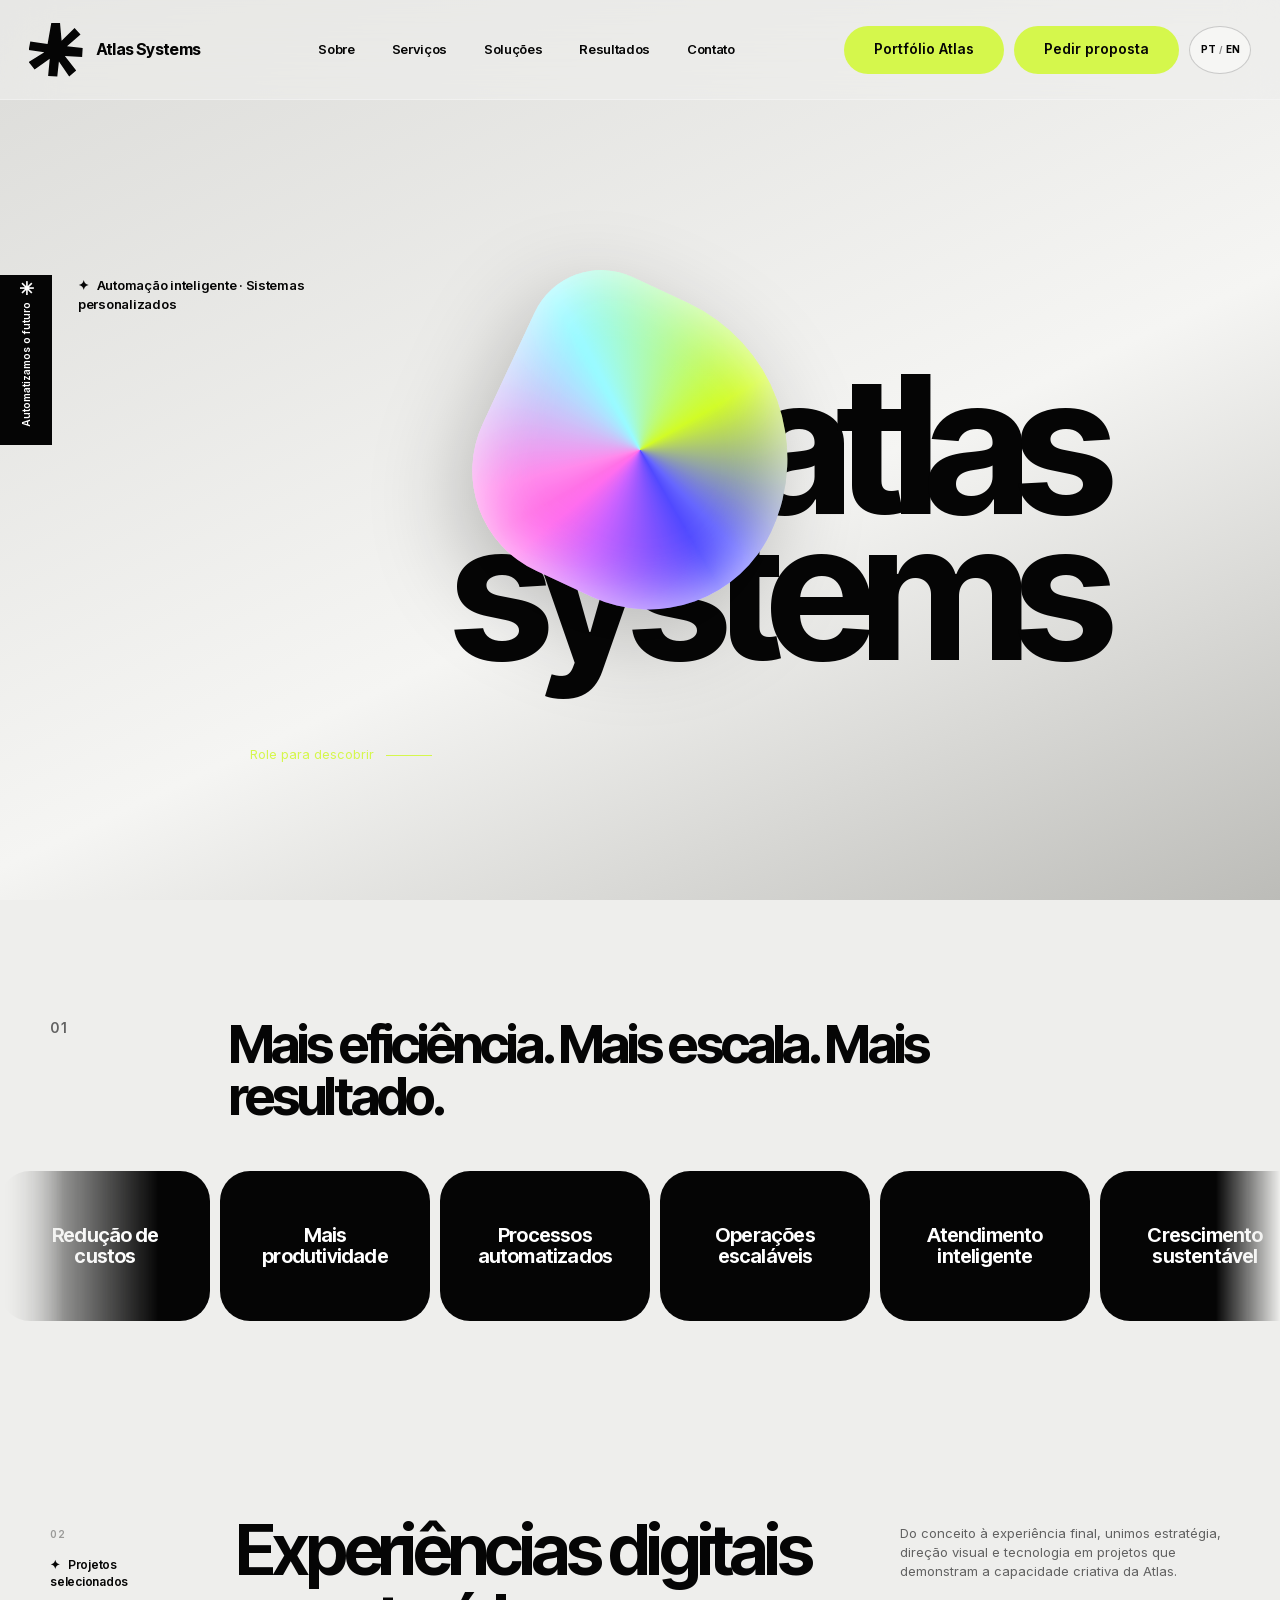
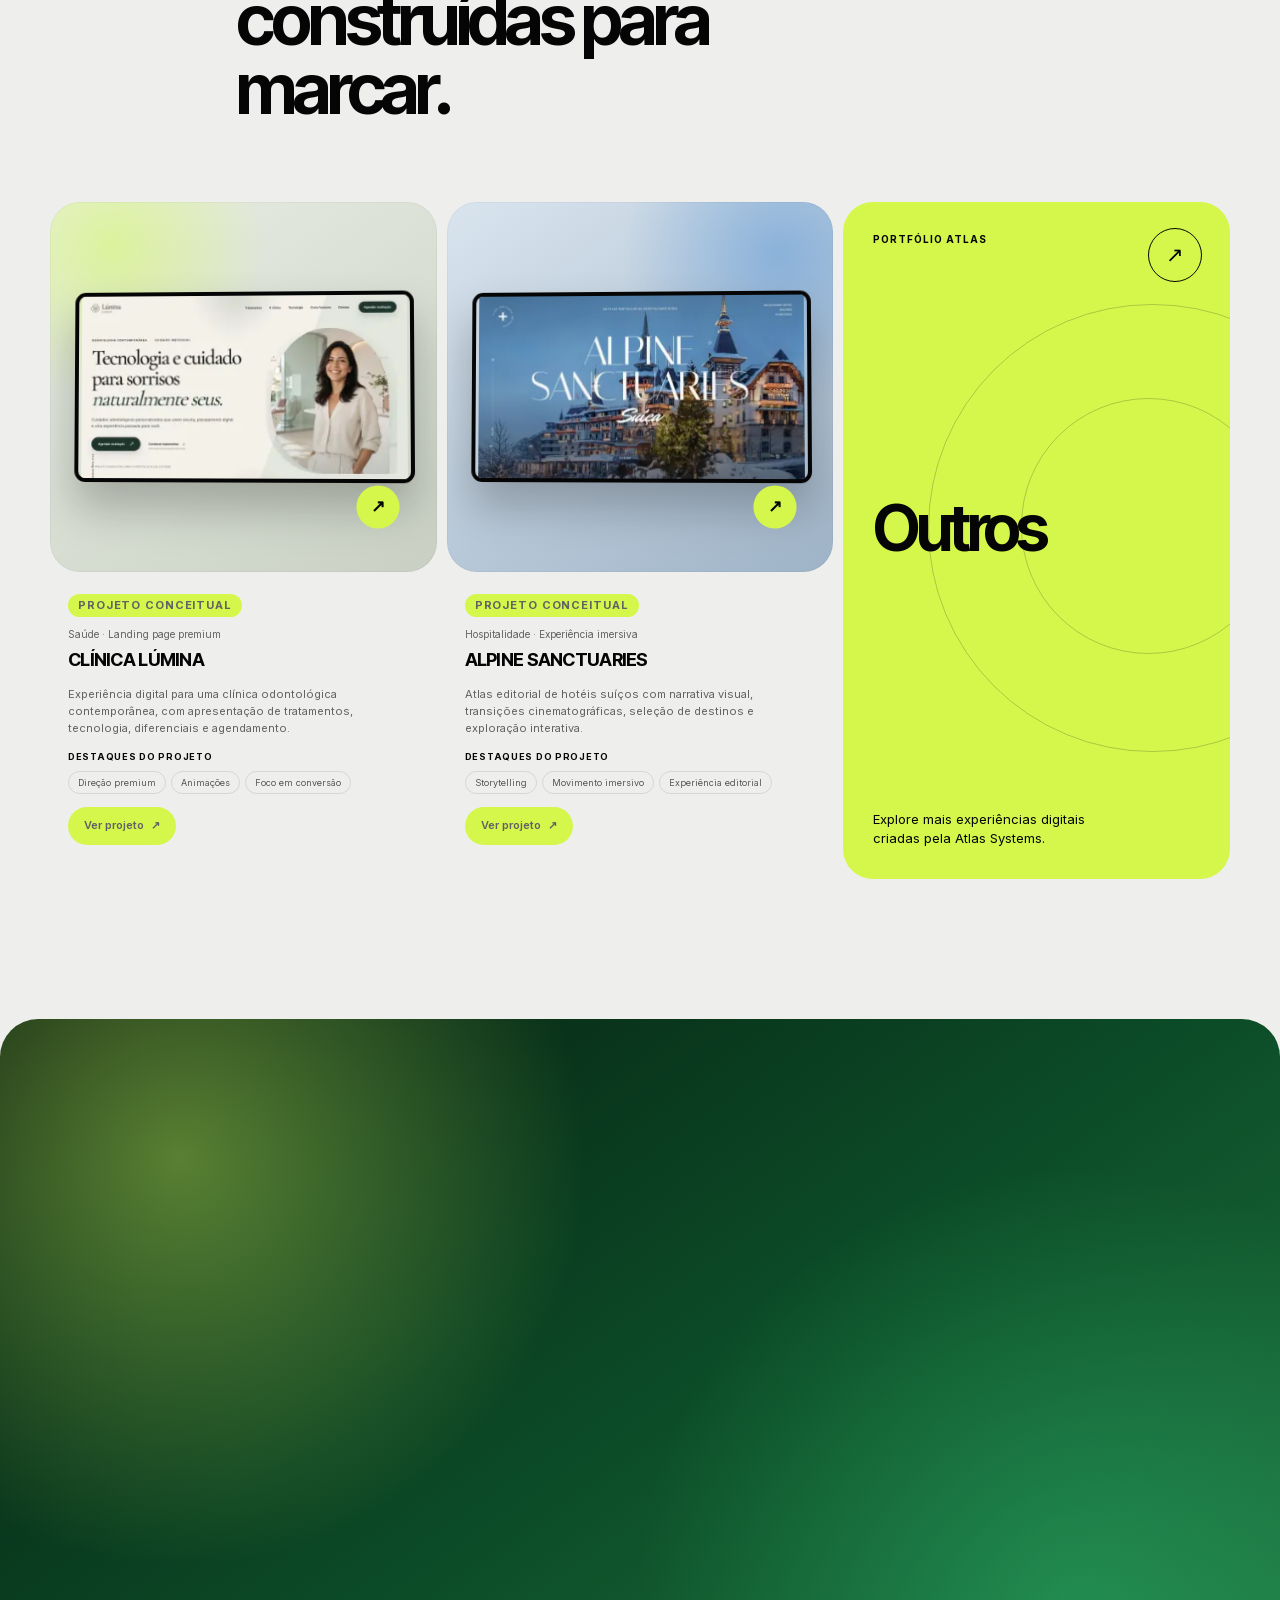
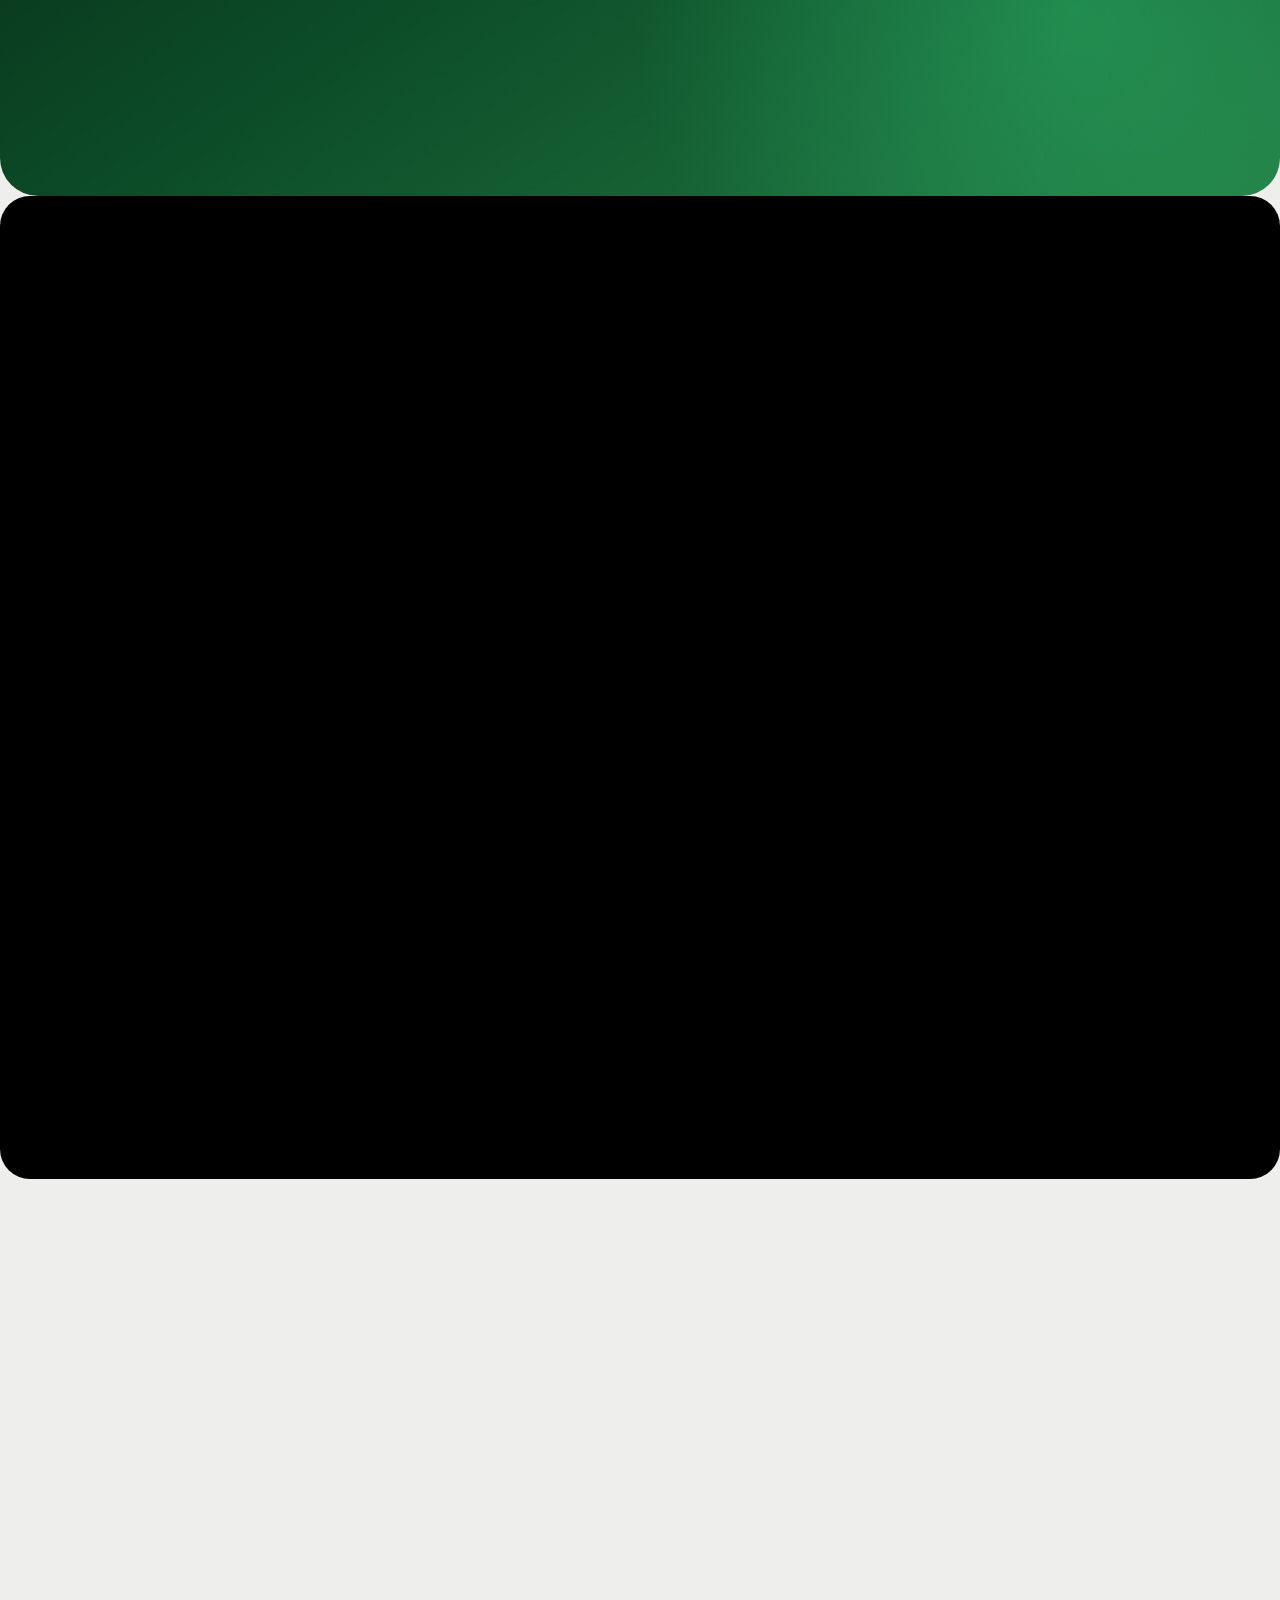
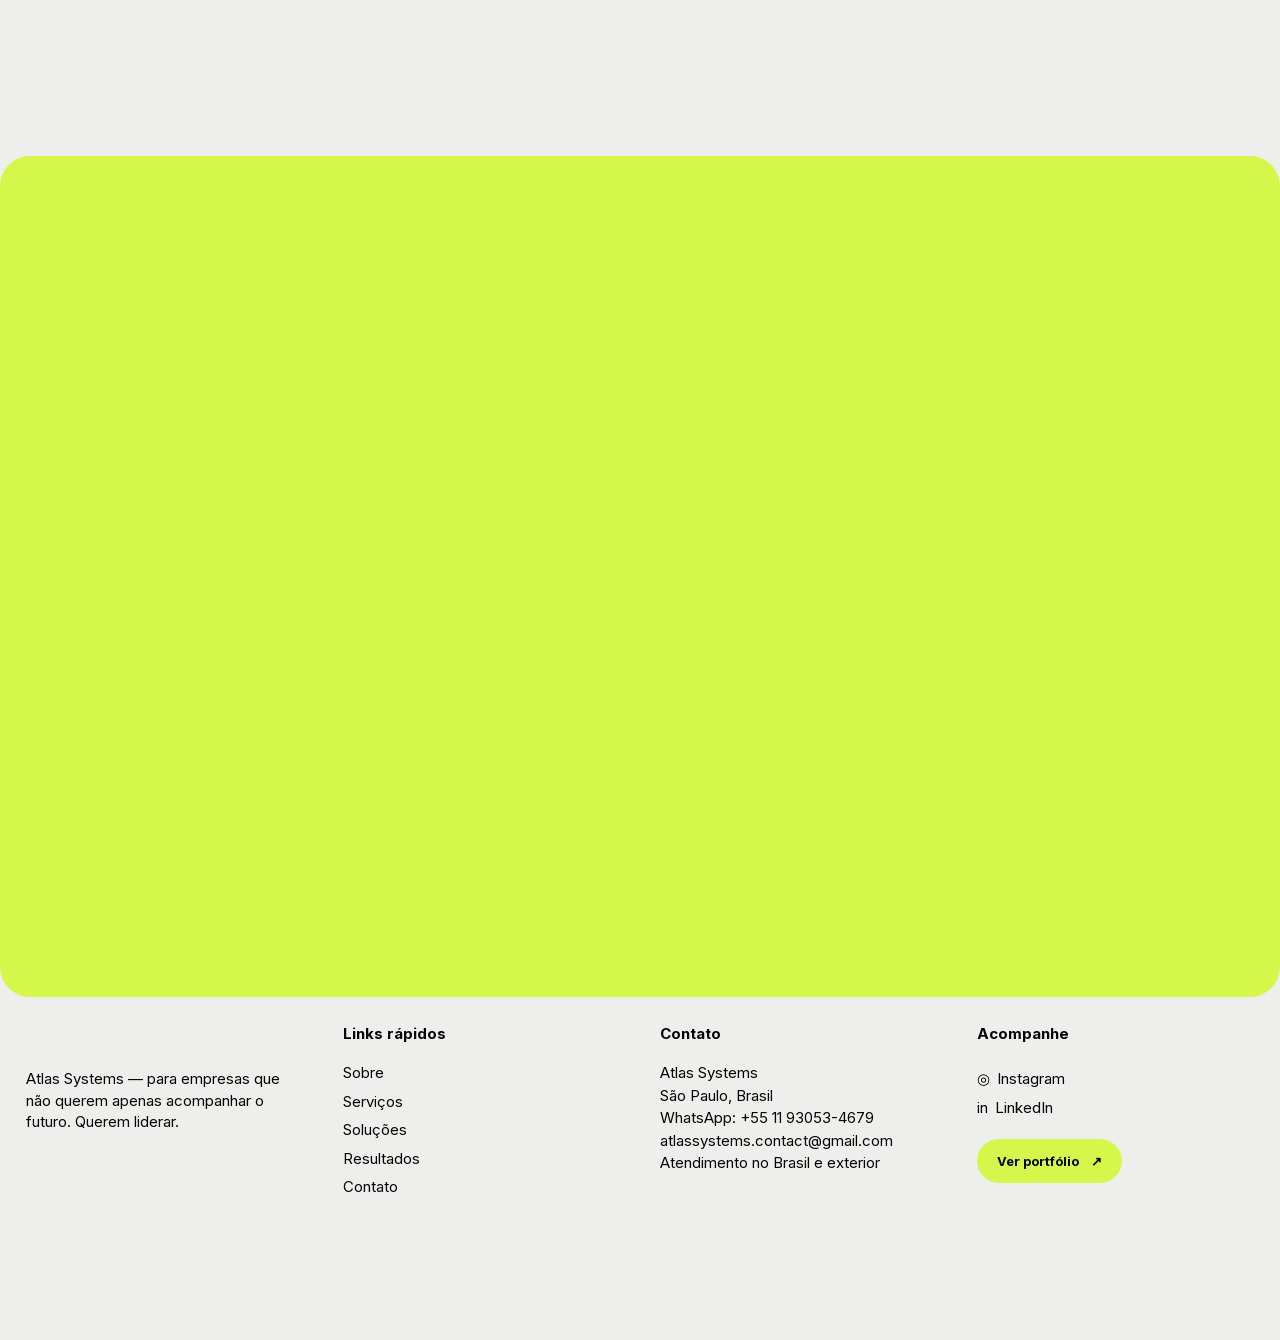
==== commit a6550778: "atualiza identidade oficial da Atlas" ====
--- a/index.html
+++ b/index.html
@@ -35,8 +35,7 @@
     <meta name="twitter:image" content="https://atlassystems.digital/assets/brand/atlas-social.png">
     <meta name="twitter:image:alt" content="Atlas Systems — Sistemas que movem negócios">
     <title data-i18n="meta.title">Atlas Systems — Sistemas que movem negócios</title>
-    <link rel="icon" href="/assets/brand/favicon-48.png" type="image/png" sizes="48x48">
-    <link rel="icon" href="/favicon.svg" type="image/svg+xml">
+    <link rel="icon" href="/assets/brand/atlas-favicon-96.png" type="image/png" sizes="96x96">
     <link rel="apple-touch-icon" href="/assets/brand/apple-touch-icon.png" sizes="180x180">
     <link rel="manifest" href="/site.webmanifest">
     <style>
@@ -60,9 +59,9 @@
             "description": "Empresa brasileira de soluções digitais especializada em automação com inteligência artificial, landing pages, sistemas personalizados, bots inteligentes e integrações.",
             "logo": {
               "@type": "ImageObject",
-              "url": "https://atlassystems.digital/assets/brand/atlas-icon-512.png",
-              "width": 512,
-              "height": 512
+              "url": "https://atlassystems.digital/assets/brand/atlas-logo-official.png",
+              "width": 1024,
+              "height": 1024
             },
             "image": "https://atlassystems.digital/assets/brand/atlas-social.png",
             "email": "mailto:atlassystems.contact@gmail.com",
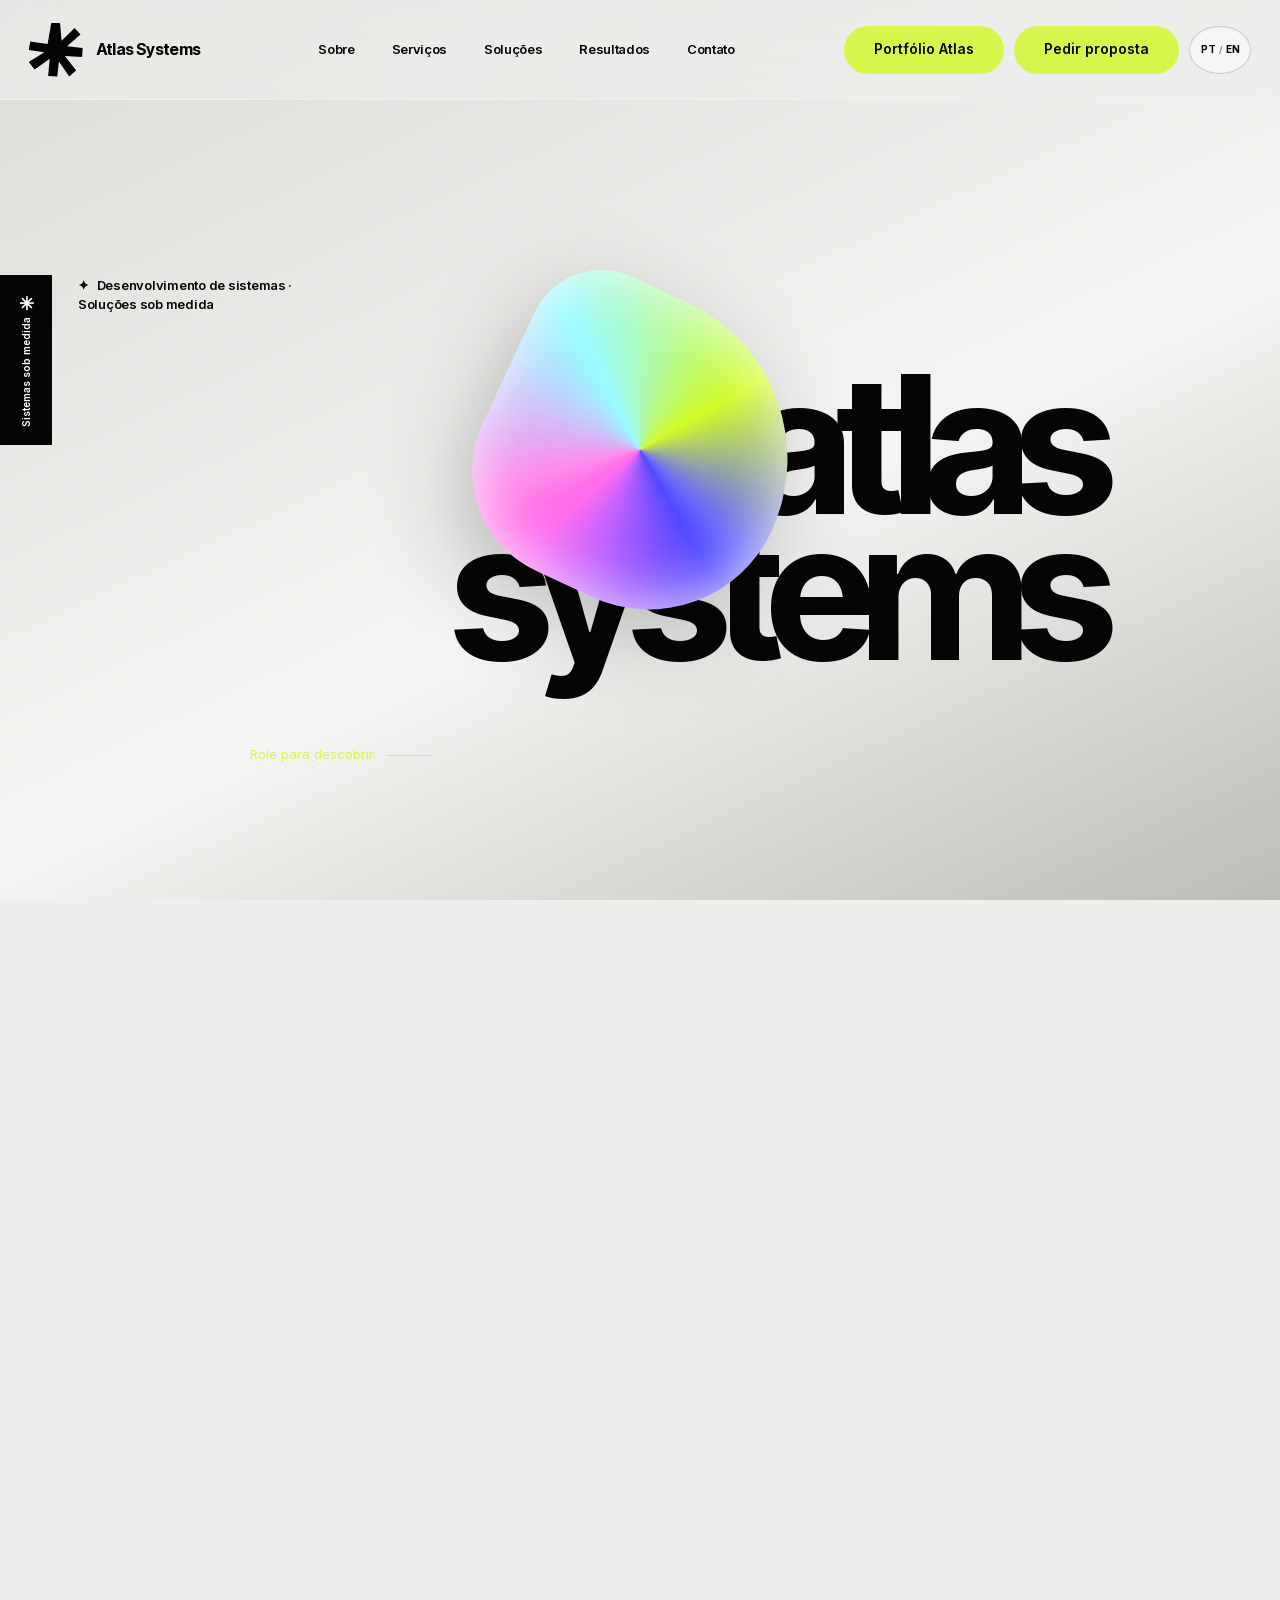
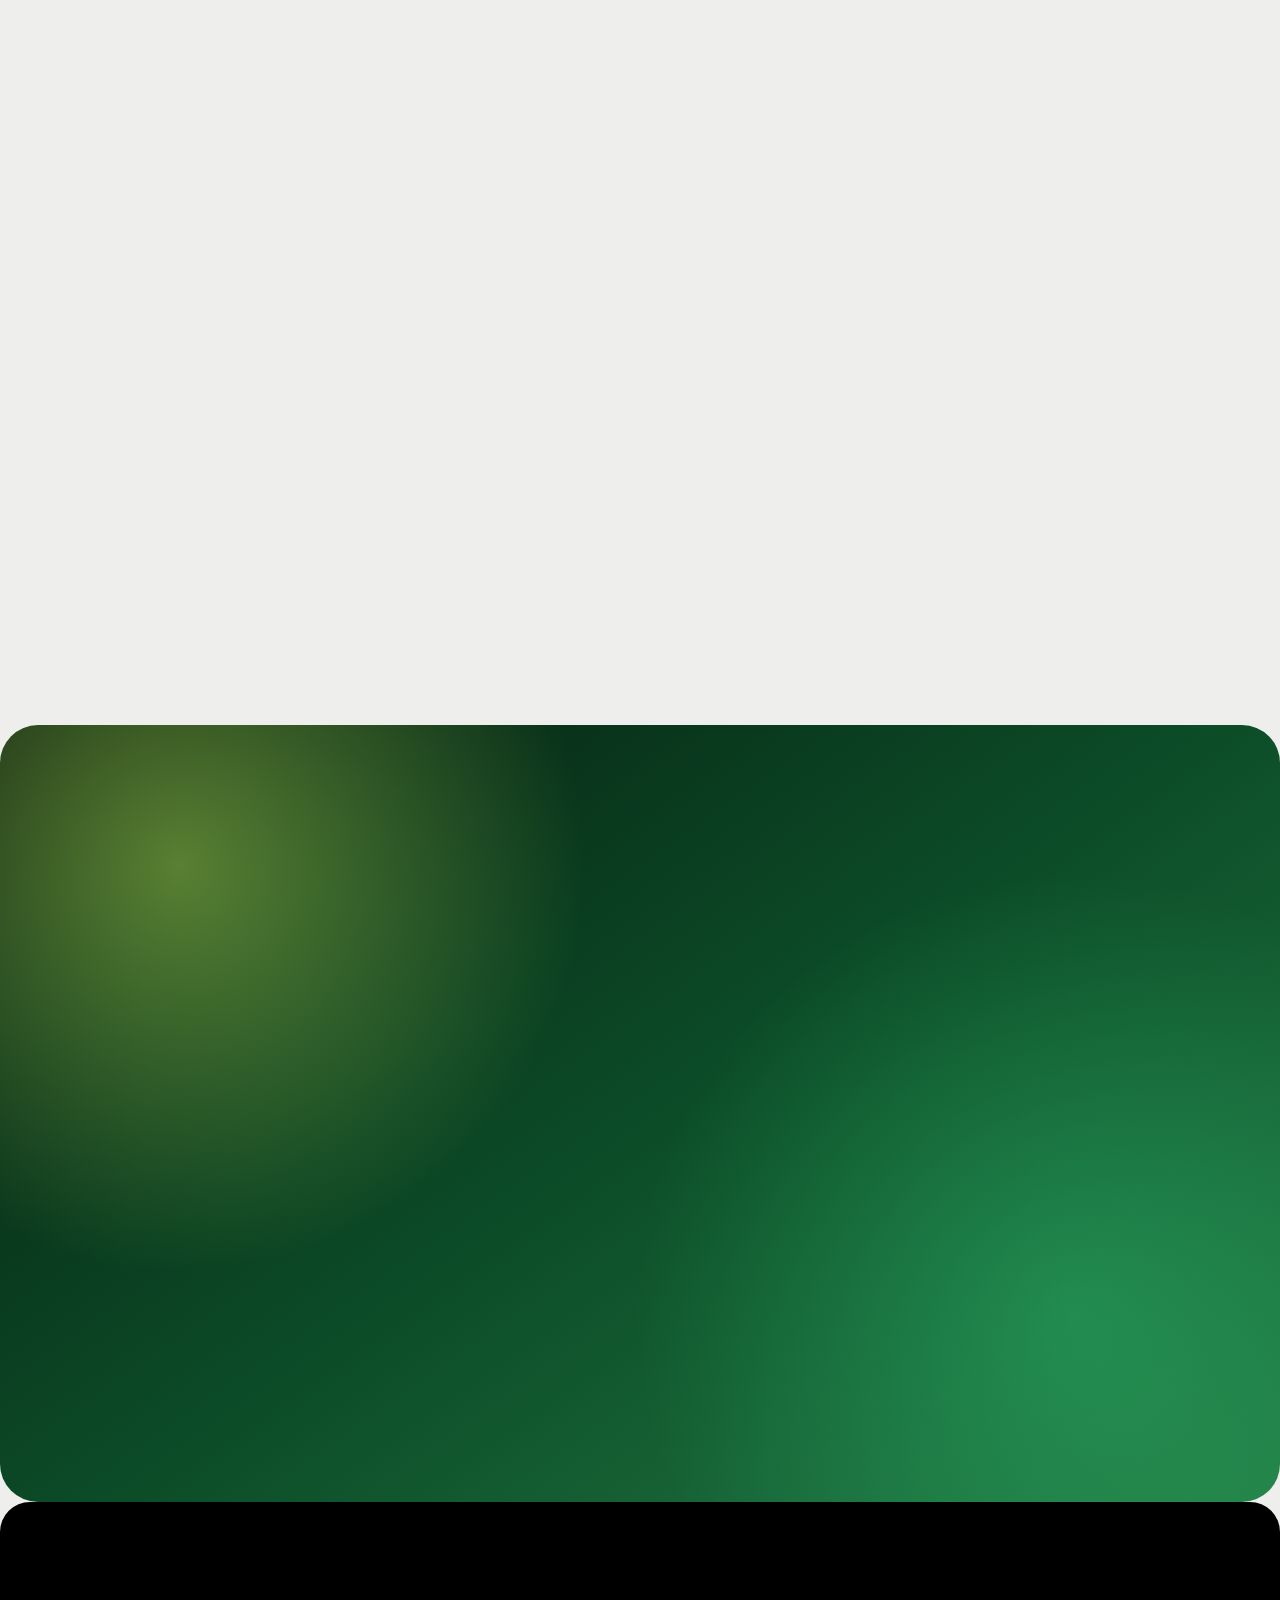
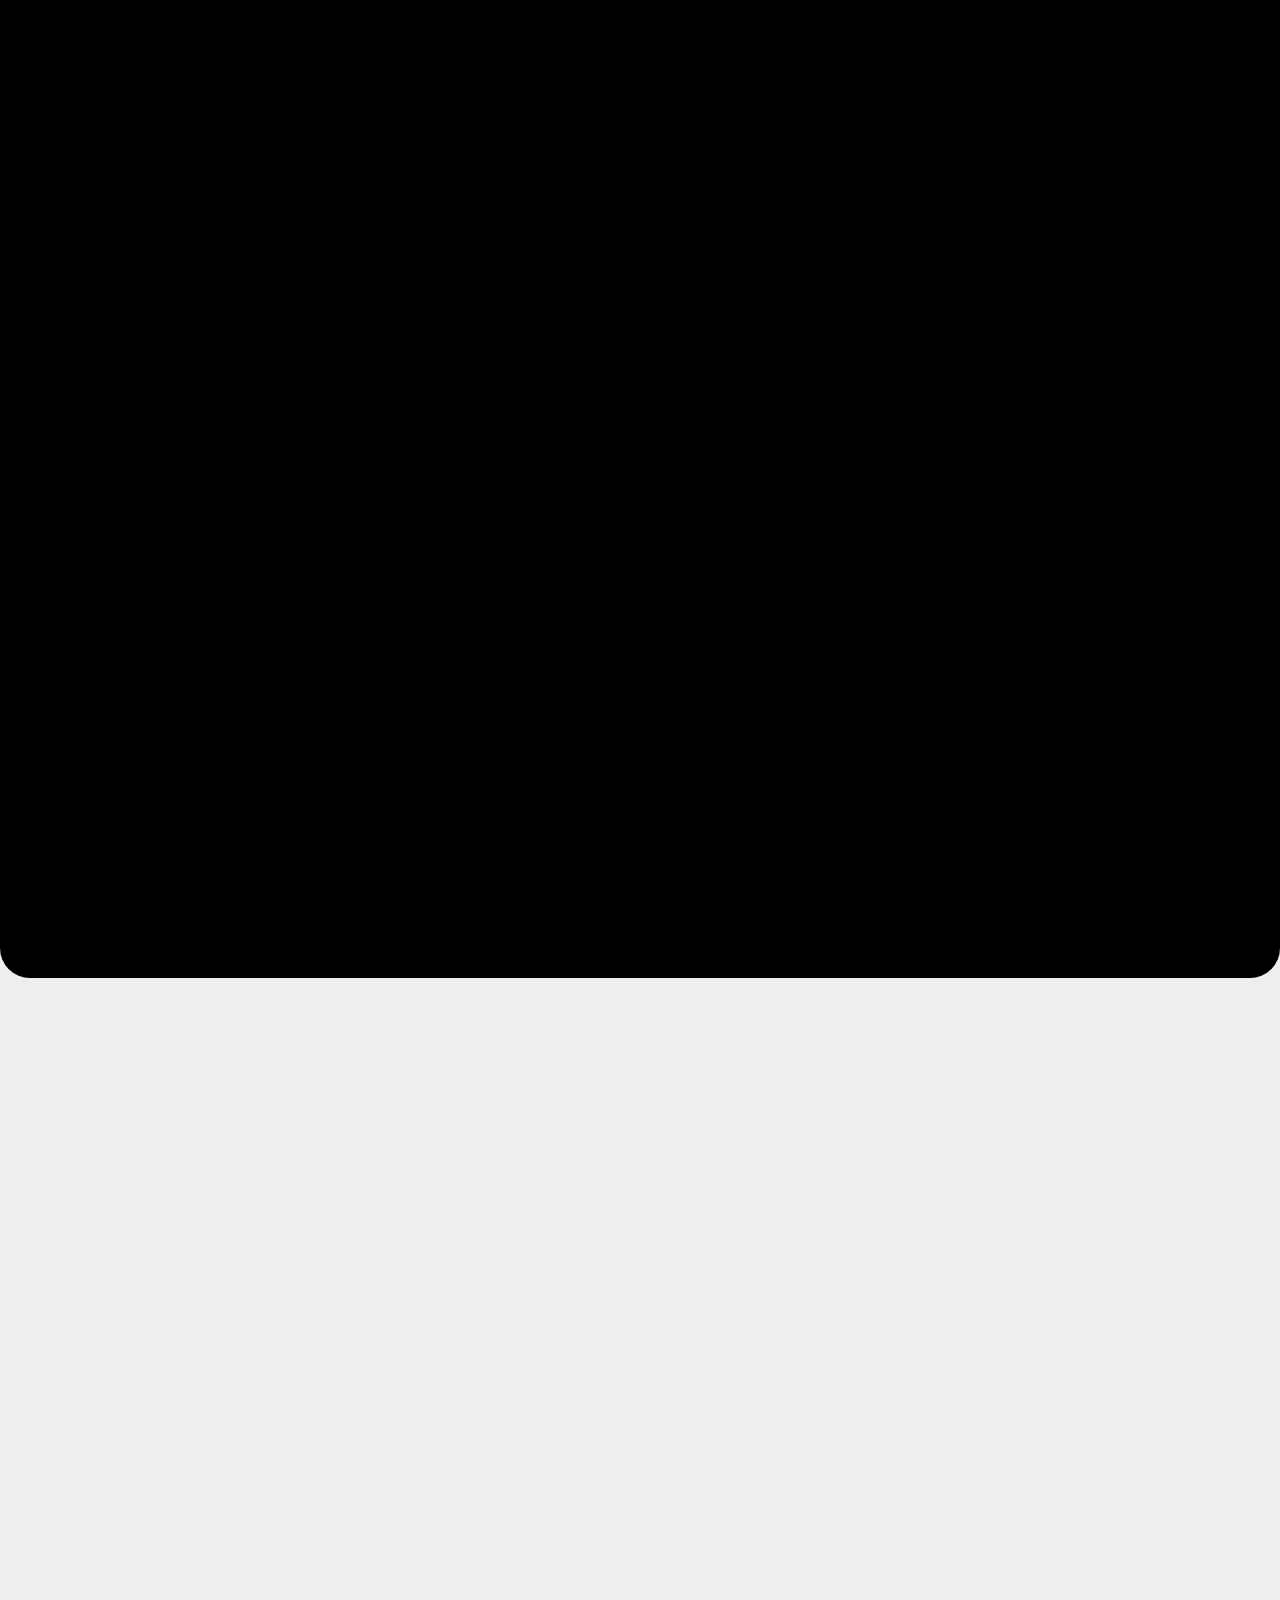
==== commit b9c87104: "reposiciona Atlas em desenvolvimento de sistemas" ====
--- a/index.html
+++ b/index.html
@@ -6,7 +6,7 @@
     <link rel="canonical" href="https://atlassystems.digital/">
     <meta
       name="description"
-      content="A Atlas Systems cria automações com inteligência artificial, sistemas personalizados, landing pages e bots inteligentes para empresas que querem crescer."
+      content="A Atlas Systems desenvolve sistemas personalizados para tornar empresas mais eficientes, organizadas e preparadas para crescer."
       data-i18n-content="meta.description"
     >
     <meta name="robots" content="index, follow, max-image-preview:large, max-snippet:-1, max-video-preview:-1">
@@ -16,10 +16,10 @@
     <meta property="og:type" content="website">
     <meta property="og:locale" content="pt_BR">
     <meta property="og:url" content="https://atlassystems.digital/">
-    <meta property="og:title" content="Atlas Systems — Sistemas que movem negócios" data-i18n-content="meta.title">
+    <meta property="og:title" content="Atlas Systems — Desenvolvimento de sistemas personalizados" data-i18n-content="meta.title">
     <meta
       property="og:description"
-      content="Automação inteligente e soluções digitais orientadas a eficiência, escala e resultados."
+      content="Sistemas personalizados e soluções complementares para organizar processos, reduzir trabalho manual e apoiar o crescimento."
       data-i18n-content="meta.ogDescription"
     >
     <meta property="og:site_name" content="Atlas Systems">
@@ -28,13 +28,13 @@
     <meta property="og:image:type" content="image/png">
     <meta property="og:image:width" content="1200">
     <meta property="og:image:height" content="630">
-    <meta property="og:image:alt" content="Atlas Systems — Sistemas que movem negócios">
+    <meta property="og:image:alt" content="Atlas Systems — Desenvolvimento de sistemas personalizados">
     <meta name="twitter:card" content="summary_large_image">
-    <meta name="twitter:title" content="Atlas Systems — Sistemas que movem negócios" data-i18n-content="meta.title">
-    <meta name="twitter:description" content="Automação inteligente e soluções digitais orientadas a eficiência, escala e resultados." data-i18n-content="meta.ogDescription">
+    <meta name="twitter:title" content="Atlas Systems — Desenvolvimento de sistemas personalizados" data-i18n-content="meta.title">
+    <meta name="twitter:description" content="Sistemas personalizados e soluções complementares para organizar processos, reduzir trabalho manual e apoiar o crescimento." data-i18n-content="meta.ogDescription">
     <meta name="twitter:image" content="https://atlassystems.digital/assets/brand/atlas-social.png">
-    <meta name="twitter:image:alt" content="Atlas Systems — Sistemas que movem negócios">
-    <title data-i18n="meta.title">Atlas Systems — Sistemas que movem negócios</title>
+    <meta name="twitter:image:alt" content="Atlas Systems — Desenvolvimento de sistemas personalizados">
+    <title data-i18n="meta.title">Atlas Systems — Desenvolvimento de sistemas personalizados</title>
     <link rel="icon" href="/assets/brand/atlas-favicon-96.png" type="image/png" sizes="96x96">
     <link rel="apple-touch-icon" href="/assets/brand/apple-touch-icon.png" sizes="180x180">
     <link rel="manifest" href="/site.webmanifest">
@@ -56,7 +56,7 @@
             "@id": "https://atlassystems.digital/#organization",
             "name": "Atlas Systems",
             "url": "https://atlassystems.digital/",
-            "description": "Empresa brasileira de soluções digitais especializada em automação com inteligência artificial, landing pages, sistemas personalizados, bots inteligentes e integrações.",
+            "description": "Empresa brasileira especializada no desenvolvimento de sistemas personalizados, com automação, inteligência artificial, bots, integrações e experiências digitais como soluções complementares.",
             "logo": {
               "@type": "ImageObject",
               "url": "https://atlassystems.digital/assets/brand/atlas-logo-official.png",
@@ -87,7 +87,7 @@
             "@id": "https://atlassystems.digital/#website",
             "url": "https://atlassystems.digital/",
             "name": "Atlas Systems",
-            "description": "Sistemas, automações e experiências digitais orientadas a resultados.",
+            "description": "Desenvolvimento de sistemas personalizados e soluções digitais para tornar empresas mais eficientes, organizadas e preparadas para crescer.",
             "inLanguage": ["pt-BR", "en"],
             "publisher": { "@id": "https://atlassystems.digital/#organization" }
           }
@@ -98,7 +98,7 @@
     <link rel="preload" href="assets/fonts/inter-tight-latin.woff2" as="font" type="font/woff2" crossorigin>
     <link rel="preload" href="styles.css?v=22" as="style" onload="this.onload=null;this.rel='stylesheet'">
     <noscript><link rel="stylesheet" href="styles.css?v=22"></noscript>
-    <script src="app.js?v=17" defer></script>
+    <script src="app.js?v=19" defer></script>
   </head>
   <body>
     <a class="skip-link" href="#conteudo" data-i18n="a11y.skip">Pular para o conteúdo</a>
@@ -155,7 +155,7 @@
     </header>
 
     <aside class="side-ribbon" aria-label="Mensagem da Atlas Systems" data-i18n-aria-label="ribbon.ariaLabel">
-      <span data-i18n="ribbon.text">Automatizamos o futuro</span>
+      <span data-i18n="ribbon.text">Sistemas sob medida</span>
       <span class="side-ribbon-mark" aria-hidden="true">✳</span>
     </aside>
 
@@ -168,13 +168,13 @@
         </section>
 
         <div class="hero-content">
-          <p class="eyebrow" data-i18n="hero.eyebrow">Automação inteligente · Sistemas personalizados</p>
+          <p class="eyebrow" data-i18n="hero.eyebrow">Desenvolvimento de sistemas · Soluções sob medida</p>
           <h1 id="hero-title">
             <span data-i18n="hero.titleLine1">Sistemas que</span>
             <span class="hero-title-accent" data-i18n="hero.titleLine2">movem negócios.</span>
           </h1>
           <p class="hero-copy" data-i18n="hero.description">
-            Criamos automações com inteligência artificial, sistemas personalizados, landing pages e bots inteligentes para transformar operações em negócios mais eficientes, escaláveis e lucrativos.
+            Desenvolvemos sistemas personalizados para tornar empresas mais eficientes, organizadas e preparadas para crescer. Automação, bots e experiências digitais complementam cada solução quando necessário.
           </p>
           <div class="hero-actions">
             <a class="button button-primary" href="#contato">
@@ -332,35 +332,35 @@
 
       <section class="services section-shell" id="servicos" aria-labelledby="services-title">
         <header class="services-reference-heading">
-          <p class="eyebrow"><span aria-hidden="true">✦</span> <span data-i18n="services.eyebrow">O que podemos oferecer</span></p>
-          <h2 id="services-title" data-i18n="services.title">Serviços</h2>
-          <p class="services-reference-copy" data-i18n="services.description">Do diagnóstico à implementação, combinamos estratégia, design e engenharia para resolver gargalos reais e gerar resultados mensuráveis.</p>
+          <p class="eyebrow"><span aria-hidden="true">✦</span> <span data-i18n="services.eyebrow">Nossa especialidade</span></p>
+          <h2 id="services-title" data-i18n="services.title">Desenvolvimento de sistemas</h2>
+          <p class="services-reference-copy" data-i18n="services.description">Criamos sistemas sob medida e incorporamos automação, inteligência artificial, bots e experiências digitais sempre que essas capacidades fortalecem a solução.</p>
         </header>
 
         <div class="services-accordion" id="services-accordion">
           <article class="service-item is-open">
             <h3>
               <button class="service-trigger" id="service-trigger-1" type="button" aria-expanded="true" aria-controls="service-panel-1">
-                <span data-i18n="services.strategy.title">Automação com Inteligência Artificial</span>
+                <span data-i18n="services.web.title">Desenvolvimento de Sistemas Personalizados</span>
                 <span class="service-icon" aria-hidden="true">+</span>
               </button>
             </h3>
             <div class="service-panel" id="service-panel-1" role="region" aria-labelledby="service-trigger-1">
               <div class="service-panel-content">
-                <div class="service-summary"><span class="service-detail-label" data-i18n="services.idealFor">Ideal para</span><p data-i18n="services.strategy.description">Operações com tarefas manuais, dados duplicados ou atendimento lento que precisam ganhar velocidade, precisão e escala.</p><ul class="service-outcomes"><li data-i18n="services.strategy.outcome1">Menos retrabalho e erros</li><li data-i18n="services.strategy.outcome2">Mais produtividade e rastreabilidade</li></ul></div>
+                <div class="service-summary"><span class="service-detail-label" data-i18n="services.idealFor">Ideal para</span><p data-i18n="services.web.description">Empresas limitadas por planilhas, ferramentas fragmentadas ou processos que não cabem em softwares prontos.</p><ul class="service-outcomes"><li data-i18n="services.web.outcome1">Operação centralizada e visível</li><li data-i18n="services.web.outcome2">Base segura para crescer</li></ul></div>
                 <div class="service-includes">
                   <span class="service-includes-label" data-i18n="services.included">Principais entregáveis</span>
                   <ul class="service-tags">
-                    <li class="service-tag" data-i18n="services.strategy.item1">Mapeamento de processos</li>
-                    <li class="service-tag" data-i18n="services.strategy.item2">Fluxos automatizados</li>
-                    <li class="service-tag" data-i18n="services.strategy.item3">Integrações e IA</li>
-                    <li class="service-tag" data-i18n="services.strategy.item4">Painel de monitoramento</li>
+                    <li class="service-tag" data-i18n="services.web.item1">Discovery e arquitetura</li>
+                    <li class="service-tag" data-i18n="services.web.item2">UX/UI do produto</li>
+                    <li class="service-tag" data-i18n="services.web.item3">Front-end e back-end</li>
+                    <li class="service-tag" data-i18n="services.web.item4">Painel e integrações</li>
                   </ul>
                 </div>
                 <div class="service-price">
                   <span class="service-price-label" data-i18n="services.investment">Próximo passo</span>
-                  <strong data-i18n="services.strategy.price">Workshop de diagnóstico + mapa de automação</strong>
-                  <a class="service-quote" href="#contato"><span data-i18n="services.cta">Falar com especialista</span></a>
+                  <strong data-i18n="services.web.price">Discovery técnico + arquitetura inicial</strong>
+                  <a class="service-quote" href="/desenvolvimento-de-sistemas/"><span data-i18n="services.cta">Conhecer solução</span></a>
                 </div>
               </div>
             </div>
@@ -377,7 +377,7 @@
               <div class="service-panel-content">
                 <div class="service-summary"><span class="service-detail-label" data-i18n="services.idealFor">Ideal para</span><p data-i18n="services.ux.description">Campanhas, lançamentos e empresas que recebem tráfego, mas precisam transformar mais visitantes em leads ou vendas mensuráveis.</p><ul class="service-outcomes"><li data-i18n="services.ux.outcome1">Jornada de conversão objetiva</li><li data-i18n="services.ux.outcome2">Resultados acompanhados por dados</li></ul></div>
                 <div class="service-includes"><span class="service-includes-label" data-i18n="services.included">Principais entregáveis</span><ul class="service-tags"><li class="service-tag" data-i18n="services.ux.item1">Estratégia e copy</li><li class="service-tag" data-i18n="services.ux.item2">UX/UI responsivo</li><li class="service-tag" data-i18n="services.ux.item3">Analytics e pixels</li><li class="service-tag" data-i18n="services.ux.item4">CRM e WhatsApp</li></ul></div>
-                <div class="service-price"><span class="service-price-label" data-i18n="services.investment">Próximo passo</span><strong data-i18n="services.ux.price">Briefing de conversão + plano da página</strong><a class="service-quote" href="#contato"><span data-i18n="services.cta">Falar com especialista</span></a></div>
+                <div class="service-price"><span class="service-price-label" data-i18n="services.investment">Próximo passo</span><strong data-i18n="services.ux.price">Briefing de conversão + plano da página</strong><a class="service-quote" href="/landing-pages/"><span data-i18n="services.cta">Conhecer solução</span></a></div>
               </div>
             </div>
           </article>
@@ -385,15 +385,15 @@
           <article class="service-item">
             <h3>
               <button class="service-trigger" id="service-trigger-3" type="button" aria-expanded="false" aria-controls="service-panel-3">
-                <span data-i18n="services.web.title">Desenvolvimento de Sistemas Personalizados</span>
+                <span data-i18n="services.strategy.title">Automação com Inteligência Artificial</span>
                 <span class="service-icon" aria-hidden="true">+</span>
               </button>
             </h3>
             <div class="service-panel" id="service-panel-3" role="region" aria-labelledby="service-trigger-3" hidden>
               <div class="service-panel-content">
-                <div class="service-summary"><span class="service-detail-label" data-i18n="services.idealFor">Ideal para</span><p data-i18n="services.web.description">Empresas limitadas por planilhas, ferramentas fragmentadas ou processos que não cabem em softwares prontos.</p><ul class="service-outcomes"><li data-i18n="services.web.outcome1">Operação centralizada e visível</li><li data-i18n="services.web.outcome2">Base segura para crescer</li></ul></div>
-                <div class="service-includes"><span class="service-includes-label" data-i18n="services.included">Principais entregáveis</span><ul class="service-tags"><li class="service-tag" data-i18n="services.web.item1">Discovery e arquitetura</li><li class="service-tag" data-i18n="services.web.item2">UX/UI do produto</li><li class="service-tag" data-i18n="services.web.item3">Front-end e back-end</li><li class="service-tag" data-i18n="services.web.item4">Painel e integrações</li></ul></div>
-                <div class="service-price"><span class="service-price-label" data-i18n="services.investment">Próximo passo</span><strong data-i18n="services.web.price">Discovery técnico + arquitetura inicial</strong><a class="service-quote" href="#contato"><span data-i18n="services.cta">Falar com especialista</span></a></div>
+                <div class="service-summary"><span class="service-detail-label" data-i18n="services.idealFor">Ideal para</span><p data-i18n="services.strategy.description">Operações com tarefas manuais, dados duplicados ou atendimento lento que precisam ganhar velocidade, precisão e escala.</p><ul class="service-outcomes"><li data-i18n="services.strategy.outcome1">Menos retrabalho e erros</li><li data-i18n="services.strategy.outcome2">Mais produtividade e rastreabilidade</li></ul></div>
+                <div class="service-includes"><span class="service-includes-label" data-i18n="services.included">Principais entregáveis</span><ul class="service-tags"><li class="service-tag" data-i18n="services.strategy.item1">Mapeamento de processos</li><li class="service-tag" data-i18n="services.strategy.item2">Fluxos automatizados</li><li class="service-tag" data-i18n="services.strategy.item3">Integrações e IA</li><li class="service-tag" data-i18n="services.strategy.item4">Painel de monitoramento</li></ul></div>
+                <div class="service-price"><span class="service-price-label" data-i18n="services.investment">Próximo passo</span><strong data-i18n="services.strategy.price">Workshop de diagnóstico + mapa de automação</strong><a class="service-quote" href="/automacao-com-ia/"><span data-i18n="services.cta">Conhecer solução</span></a></div>
               </div>
             </div>
           </article>
@@ -409,7 +409,7 @@
               <div class="service-panel-content">
                 <div class="service-summary"><span class="service-detail-label" data-i18n="services.idealFor">Ideal para</span><p data-i18n="services.mobile.description">Times com alto volume de perguntas repetitivas, demora na primeira resposta ou perda de oportunidades fora do horário comercial.</p><ul class="service-outcomes"><li data-i18n="services.mobile.outcome1">Primeira resposta 24 horas</li><li data-i18n="services.mobile.outcome2">Atendimento padronizado e escalável</li></ul></div>
                 <div class="service-includes"><span class="service-includes-label" data-i18n="services.included">Principais entregáveis</span><ul class="service-tags"><li class="service-tag" data-i18n="services.mobile.item1">Design de conversa</li><li class="service-tag" data-i18n="services.mobile.item2">WhatsApp e canais</li><li class="service-tag" data-i18n="services.mobile.item3">CRM, APIs e dados</li><li class="service-tag" data-i18n="services.mobile.item4">Transbordo humano</li></ul></div>
-                <div class="service-price"><span class="service-price-label" data-i18n="services.investment">Próximo passo</span><strong data-i18n="services.mobile.price">Mapeamento do atendimento + desenho do fluxo</strong><a class="service-quote" href="#contato"><span data-i18n="services.cta">Falar com especialista</span></a></div>
+                <div class="service-price"><span class="service-price-label" data-i18n="services.investment">Próximo passo</span><strong data-i18n="services.mobile.price">Mapeamento do atendimento + desenho do fluxo</strong><a class="service-quote" href="/bots-para-whatsapp/"><span data-i18n="services.cta">Conhecer solução</span></a></div>
               </div>
             </div>
           </article>
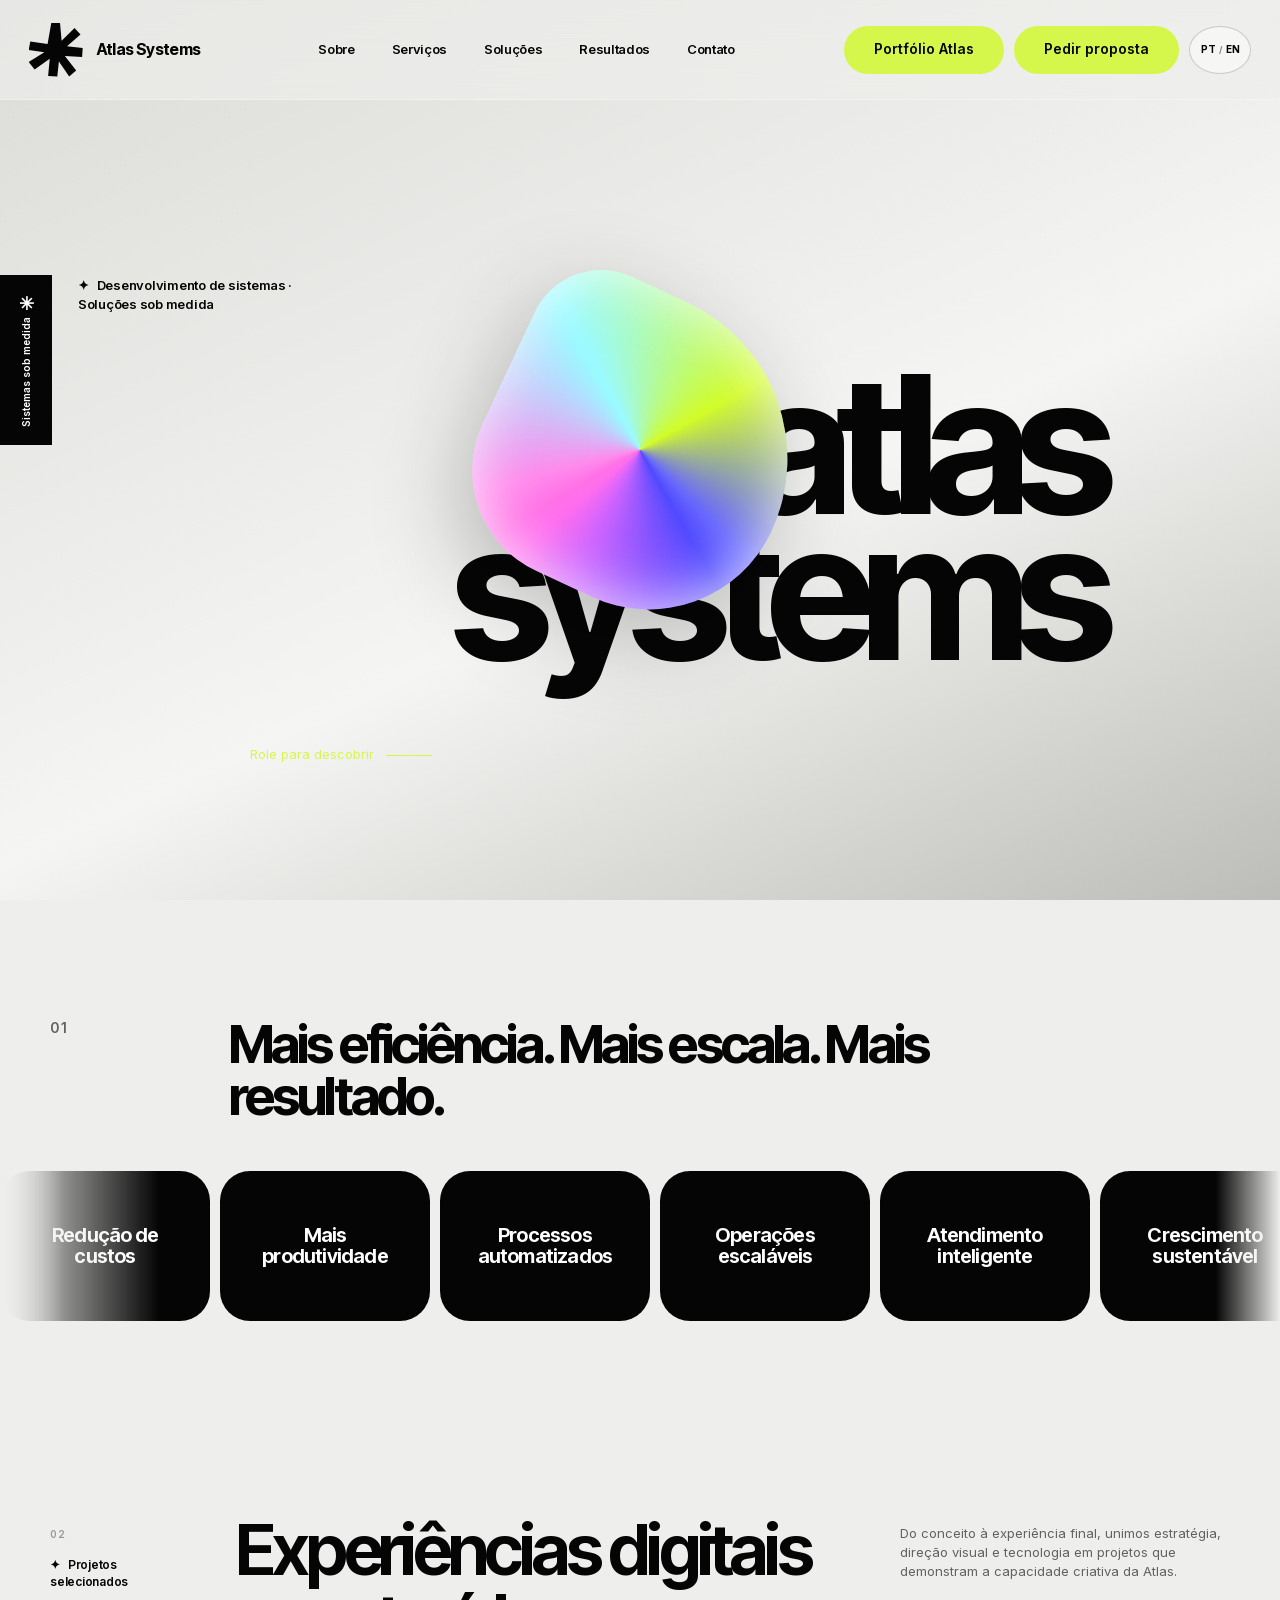
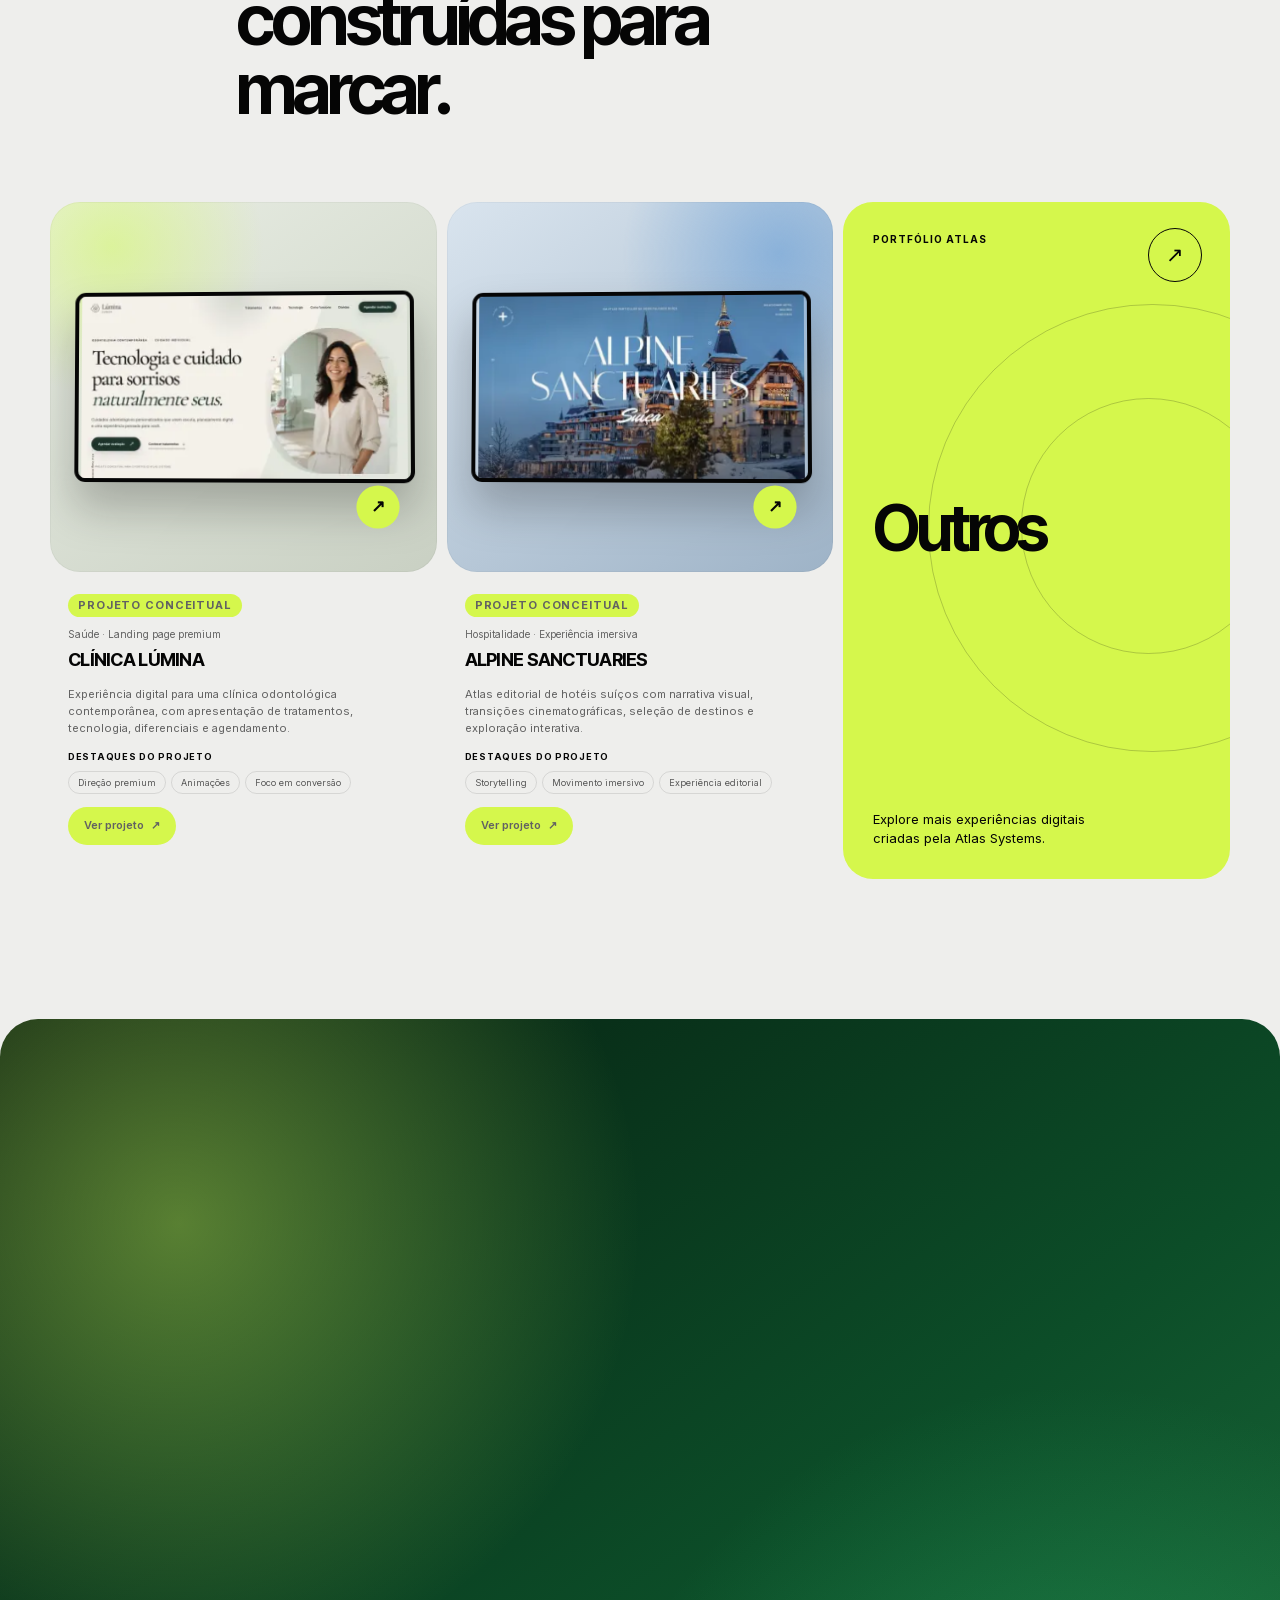
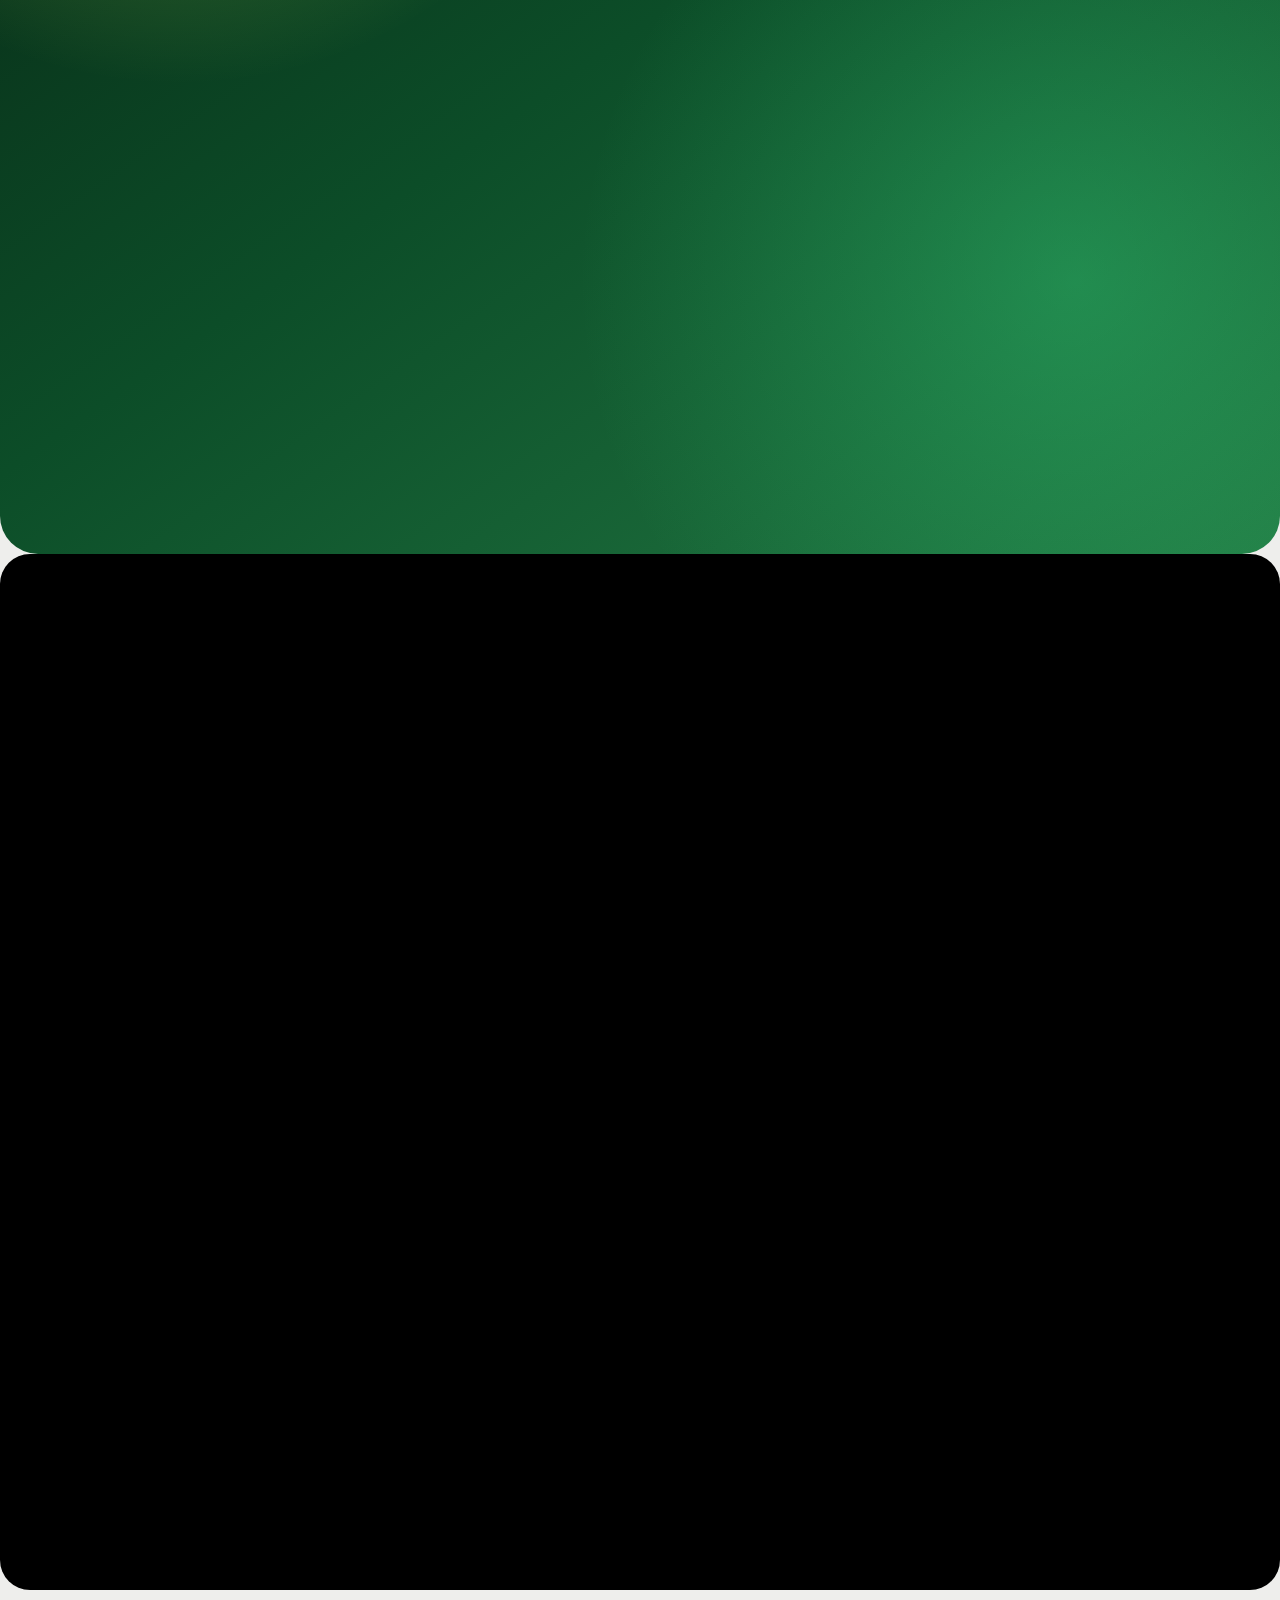
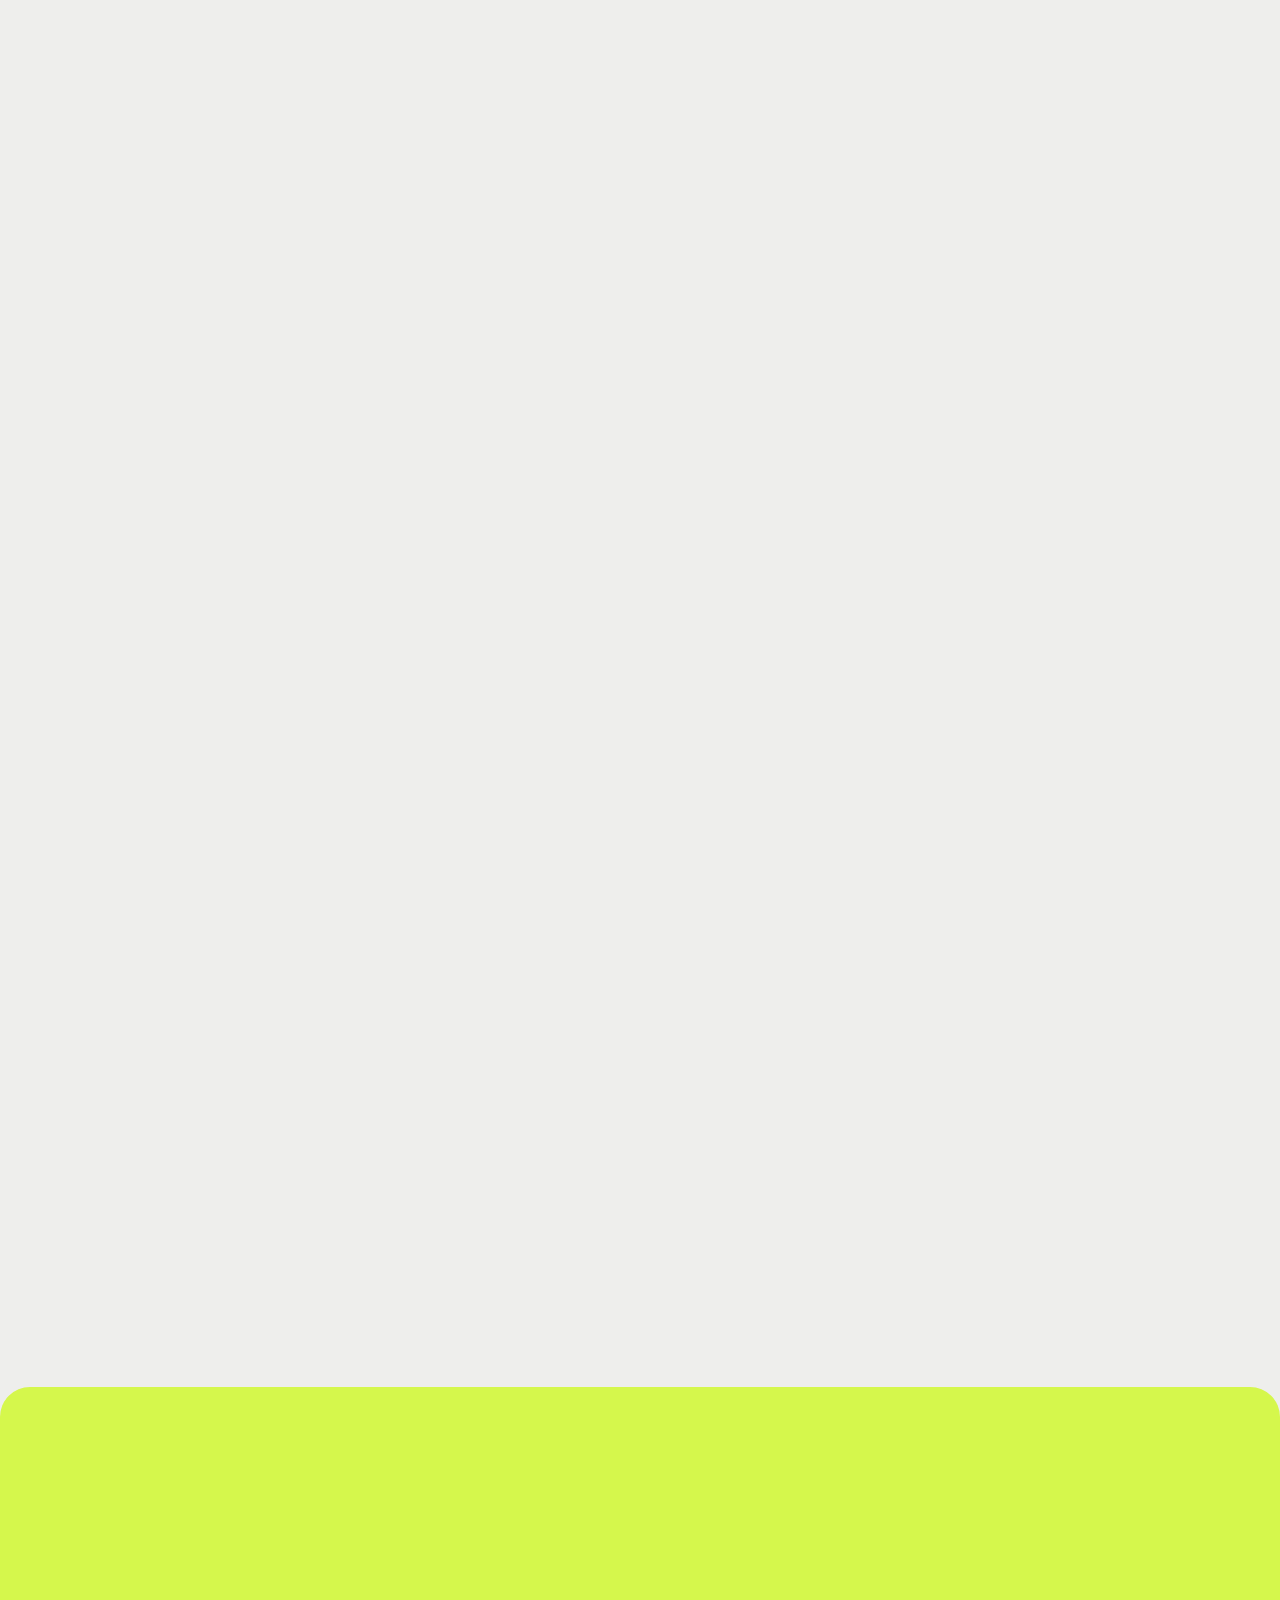
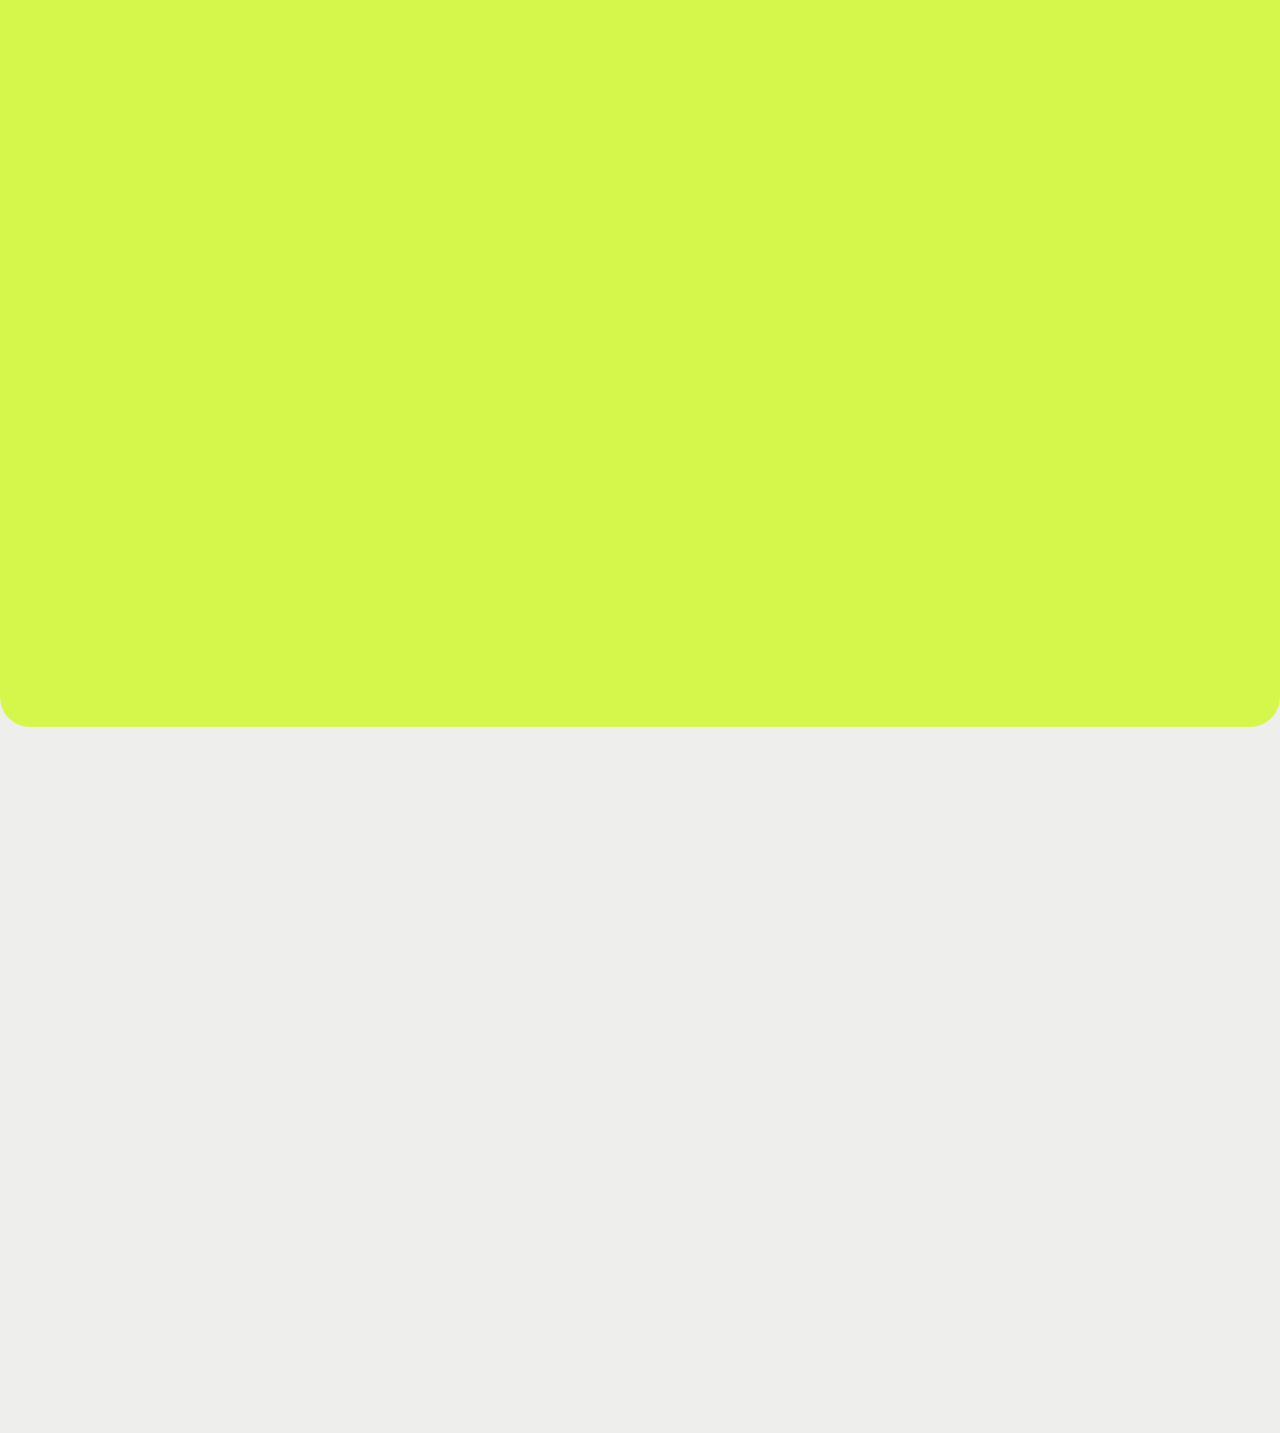
==== commit 041cff82: "melhora experiencia mobile do site" ====
--- a/index.html
+++ b/index.html
@@ -96,8 +96,8 @@
     </script>
     <link rel="preload" href="assets/fonts/inter-latin.woff2" as="font" type="font/woff2" crossorigin>
     <link rel="preload" href="assets/fonts/inter-tight-latin.woff2" as="font" type="font/woff2" crossorigin>
-    <link rel="preload" href="styles.css?v=22" as="style" onload="this.onload=null;this.rel='stylesheet'">
-    <noscript><link rel="stylesheet" href="styles.css?v=22"></noscript>
+    <link rel="preload" href="styles.css?v=23" as="style" onload="this.onload=null;this.rel='stylesheet'">
+    <noscript><link rel="stylesheet" href="styles.css?v=23"></noscript>
     <script src="app.js?v=19" defer></script>
   </head>
   <body>
--- a/styles.css
+++ b/styles.css
@@ -5594,3 +5594,491 @@
     border-right-color: var(--white);
   }
 }
+
+/* Mobile refinement — compact hierarchy, readable copy and touch-friendly spacing */
+@media (max-width: 720px) {
+  :root {
+    --header-height: 72px;
+    --gutter: 20px;
+    --radius-lg: 24px;
+  }
+
+  body {
+    font-size: 15px;
+    line-height: 1.5;
+  }
+
+  html,
+  body {
+    max-width: 100%;
+    overflow-x: clip;
+  }
+
+  main > section:not(.hero) {
+    content-visibility: visible;
+    contain-intrinsic-size: none;
+  }
+
+  section[id] {
+    scroll-margin-top: calc(var(--header-height) + 12px);
+  }
+
+  .site-header,
+  .site-header.is-scrolled {
+    height: var(--header-height);
+  }
+
+  .header-inner {
+    width: calc(100% - 24px);
+  }
+
+  .brand-mark,
+  .logo-mark {
+    width: 38px;
+    height: 38px;
+  }
+
+  .header-actions {
+    gap: 5px;
+  }
+
+  .header-portfolio {
+    min-height: 40px;
+    padding-inline: 13px;
+    font-size: 10.5px;
+  }
+
+  #lang-toggle,
+  .language-toggle,
+  .lang-toggle {
+    width: 40px;
+    height: 40px;
+    font-size: 9px;
+  }
+
+  #menu-toggle,
+  .menu-toggle {
+    width: 40px;
+    height: 40px;
+    padding: 10px 8px;
+  }
+
+  .site-nav,
+  .desktop-nav,
+  .primary-nav {
+    top: var(--header-height);
+    height: calc(100svh - var(--header-height));
+  }
+
+  .site-nav a,
+  .desktop-nav a,
+  .primary-nav a,
+  .nav-link {
+    margin: 0;
+    font-size: clamp(38px, 12vw, 52px);
+  }
+
+  #scene,
+  .hero {
+    height: 100svh;
+    min-height: 680px;
+  }
+
+  .hero .hero-content > .eyebrow {
+    top: 21%;
+    left: 20px;
+    max-width: 250px;
+    font-size: 12px;
+    line-height: 1.35;
+  }
+
+  .hero .hero-content > h1,
+  .hero .hero-copy {
+    contain: strict;
+  }
+
+  .webgl-fallback::before {
+    inset: 48% 6% auto 16%;
+    font-size: clamp(66px, 20vw, 82px);
+    line-height: .78;
+  }
+
+  .webgl-fallback::after {
+    top: 43%;
+    left: 38%;
+    width: clamp(150px, 44vw, 178px);
+  }
+
+  .scroll-hint {
+    bottom: 10%;
+    left: 20px;
+    color: rgba(5, 5, 5, .74);
+    font-size: 11px;
+  }
+
+  .clients-section,
+  .clients {
+    padding: 74px 0 70px;
+  }
+
+  .clients .section-intro {
+    display: block;
+    width: calc(100% - 40px);
+    margin-bottom: 38px;
+  }
+
+  .clients .section-intro .section-index {
+    margin-bottom: 22px;
+  }
+
+  .clients .section-intro h2 {
+    max-width: 330px;
+    font-size: clamp(42px, 13vw, 52px);
+    line-height: .94;
+  }
+
+  .client-list li {
+    width: min(70vw, 248px);
+    height: 150px;
+    padding: 18px;
+    font-size: 21px;
+  }
+
+  .projects,
+  #projetos,
+  .metrics,
+  #servicos.services,
+  .process-section,
+  .testimonials,
+  .about,
+  .insights {
+    scroll-margin-top: calc(var(--header-height) + 12px);
+  }
+
+  .projects,
+  #projetos {
+    padding-block: 76px 92px;
+  }
+
+  .section-heading,
+  .section-heading.compact,
+  .about .section-heading,
+  .testimonials .section-heading.compact {
+    display: grid;
+    grid-template-columns: 1fr;
+    gap: 22px;
+    margin-bottom: 44px;
+  }
+
+  .section-heading > div:first-child {
+    padding-top: 0;
+  }
+
+  .section-heading > h2,
+  .testimonials .section-heading > h2,
+  .about .section-heading > h2 {
+    max-width: 100%;
+    font-size: clamp(44px, 13vw, 54px);
+    letter-spacing: -.055em;
+    line-height: .96;
+    overflow-wrap: anywhere;
+  }
+
+  .section-heading > p,
+  .section-heading > .about-copy,
+  .about-copy p {
+    max-width: 100%;
+    margin-top: 0;
+    font-size: 15px;
+    line-height: 1.5;
+  }
+
+  .project-showcase-grid {
+    gap: 14px;
+  }
+
+  .project-case-preview,
+  .project-site-visual,
+  .project-more-link {
+    border-radius: 24px;
+  }
+
+  .project-case-meta {
+    min-height: 0;
+    padding: 24px 4px 34px;
+  }
+
+  .project-more-card,
+  .project-more-link {
+    min-height: min(440px, 108vw);
+  }
+
+  .project-more-title {
+    font-size: clamp(52px, 17vw, 68px);
+  }
+
+  .metrics {
+    padding: 72px 0 84px;
+    border-radius: 24px;
+  }
+
+  .metric-item {
+    min-height: 190px;
+    padding: 26px;
+  }
+
+  .metric-item dd {
+    font-size: clamp(48px, 15vw, 62px);
+  }
+
+  .metric-item .metric-outcome {
+    font-size: clamp(29px, 9vw, 38px);
+    line-height: .98;
+  }
+
+  #servicos.services {
+    padding: 46px 20px 62px;
+  }
+
+  .services-reference-heading {
+    padding-bottom: 54px;
+  }
+
+  .services-reference-heading .eyebrow {
+    padding-bottom: 20px;
+    font-size: 13px;
+  }
+
+  .services-reference-heading h2 {
+    max-width: 100%;
+    font-size: clamp(43px, 12.5vw, 52px);
+    letter-spacing: -.055em;
+    line-height: .93;
+    overflow-wrap: anywhere;
+  }
+
+  .services-reference-copy {
+    margin-top: 20px;
+    font-size: 15px;
+    line-height: 1.55;
+  }
+
+  #services-accordion .service-trigger,
+  #services-accordion .service-item.is-open .service-trigger {
+    min-height: 68px;
+    gap: 14px;
+    padding: 18px 2px;
+  }
+
+  #services-accordion .service-trigger > span:first-child {
+    font-size: 15px;
+    line-height: 1.25;
+  }
+
+  #services-accordion .service-panel-content {
+    gap: 22px;
+    padding: 2px 2px 30px;
+  }
+
+  #services-accordion .service-summary p {
+    font-size: 14px;
+    line-height: 1.55;
+  }
+
+  #services-accordion .service-outcomes {
+    gap: 8px;
+    font-size: 12px;
+  }
+
+  #services-accordion .service-tag {
+    padding: 8px 12px;
+    font-size: 10.5px;
+  }
+
+  #services-accordion .service-item.is-open .service-panel {
+    max-height: 820px;
+  }
+
+  .process-section {
+    padding: 78px 0 92px;
+    overflow: hidden;
+  }
+
+  .process-layout > .section-heading {
+    margin-bottom: 50px;
+  }
+
+  #process.process {
+    width: min(calc(100% - 12px), 370px);
+  }
+
+  #process .process-node {
+    font-size: 10px;
+    line-height: 1.12;
+  }
+
+  #process .process-detail {
+    width: min(142px, 39vw);
+  }
+
+  #process .process-detail > p:last-child {
+    font-size: 11px;
+    line-height: 1.35;
+  }
+
+  .testimonials {
+    padding-block: 78px 92px;
+  }
+
+  .testimonials .testimonial-track {
+    gap: 12px;
+    padding-inline: 2px;
+  }
+
+  .testimonials .testimonial-card {
+    min-height: 300px;
+    flex-basis: min(88%, 360px);
+    padding: 26px;
+  }
+
+  .testimonial-card blockquote p {
+    font-size: 15px;
+    line-height: 1.45;
+  }
+
+  .about {
+    padding-block: 78px 96px;
+  }
+
+  .about .section-heading {
+    gap: 28px;
+  }
+
+  .team {
+    margin-left: 0;
+  }
+
+  .team > h3 {
+    margin-bottom: 30px;
+    font-size: clamp(34px, 10vw, 43px);
+    line-height: .98;
+  }
+
+  .team-card {
+    min-height: 235px;
+    padding: 26px 118px 24px 22px;
+  }
+
+  .team-card > p {
+    font-size: 11px;
+  }
+
+  .insights {
+    padding-block: 78px 96px;
+  }
+
+  .insight-item,
+  .timeline-item {
+    padding-left: 27px;
+  }
+
+  .insight-content {
+    min-height: 0;
+    padding: 24px 22px 68px;
+    border-radius: 22px;
+  }
+
+  .insight-content h3 {
+    font-size: 25px;
+    line-height: 1.05;
+  }
+
+  .insight-content > p:last-child {
+    font-size: 13px;
+    line-height: 1.5;
+  }
+
+  #contato.contact {
+    padding: 12px;
+    border-radius: 22px;
+  }
+
+  #contato .contact-intro {
+    min-height: 430px;
+    padding: 38px 18px 64px;
+  }
+
+  #contato .contact-intro h2 {
+    max-width: 100%;
+    font-size: clamp(44px, 13vw, 54px);
+    line-height: .98;
+  }
+
+  #contato .contact-intro p {
+    font-size: 16px;
+    line-height: 1.45;
+  }
+
+  #contact-form.contact-form {
+    padding: 22px 18px;
+    border-radius: 20px;
+  }
+
+  #contact-form .form-field input:not([type="checkbox"]),
+  #contact-form .form-field select {
+    height: 46px;
+  }
+
+  #contact-form .form-field textarea {
+    min-height: 112px;
+  }
+
+  .site-footer {
+    padding-block: 38px 30px;
+  }
+
+  .site-footer .section-shell {
+    width: calc(100% - 40px);
+  }
+
+  .site-footer .footer-main {
+    gap: 36px;
+    padding-bottom: 52px;
+  }
+
+  .site-footer .footer-main .footer-brand .brand-mark {
+    width: 78px;
+    height: 78px;
+  }
+
+  .site-footer .footer-statement,
+  .site-footer .footer-column p,
+  .site-footer .footer-column a,
+  .site-footer .footer-nav a,
+  .site-footer .footer-social a {
+    font-size: 14px;
+  }
+}
+
+@media (max-width: 360px) {
+  .header-portfolio {
+    padding-inline: 10px;
+    font-size: 9.5px;
+  }
+
+  #lang-toggle,
+  .language-toggle,
+  .lang-toggle,
+  #menu-toggle,
+  .menu-toggle {
+    width: 38px;
+    height: 38px;
+  }
+
+  .services-reference-heading h2,
+  .section-heading > h2,
+  .testimonials .section-heading > h2,
+  .about .section-heading > h2 {
+    font-size: 42px;
+  }
+}
--- a/styles.css
+++ b/styles.css
@@ -5594,3 +5594,491 @@
     border-right-color: var(--white);
   }
 }
+
+/* Mobile refinement — compact hierarchy, readable copy and touch-friendly spacing */
+@media (max-width: 720px) {
+  :root {
+    --header-height: 72px;
+    --gutter: 20px;
+    --radius-lg: 24px;
+  }
+
+  body {
+    font-size: 15px;
+    line-height: 1.5;
+  }
+
+  html,
+  body {
+    max-width: 100%;
+    overflow-x: clip;
+  }
+
+  main > section:not(.hero) {
+    content-visibility: visible;
+    contain-intrinsic-size: none;
+  }
+
+  section[id] {
+    scroll-margin-top: calc(var(--header-height) + 12px);
+  }
+
+  .site-header,
+  .site-header.is-scrolled {
+    height: var(--header-height);
+  }
+
+  .header-inner {
+    width: calc(100% - 24px);
+  }
+
+  .brand-mark,
+  .logo-mark {
+    width: 38px;
+    height: 38px;
+  }
+
+  .header-actions {
+    gap: 5px;
+  }
+
+  .header-portfolio {
+    min-height: 40px;
+    padding-inline: 13px;
+    font-size: 10.5px;
+  }
+
+  #lang-toggle,
+  .language-toggle,
+  .lang-toggle {
+    width: 40px;
+    height: 40px;
+    font-size: 9px;
+  }
+
+  #menu-toggle,
+  .menu-toggle {
+    width: 40px;
+    height: 40px;
+    padding: 10px 8px;
+  }
+
+  .site-nav,
+  .desktop-nav,
+  .primary-nav {
+    top: var(--header-height);
+    height: calc(100svh - var(--header-height));
+  }
+
+  .site-nav a,
+  .desktop-nav a,
+  .primary-nav a,
+  .nav-link {
+    margin: 0;
+    font-size: clamp(38px, 12vw, 52px);
+  }
+
+  #scene,
+  .hero {
+    height: 100svh;
+    min-height: 680px;
+  }
+
+  .hero .hero-content > .eyebrow {
+    top: 21%;
+    left: 20px;
+    max-width: 250px;
+    font-size: 12px;
+    line-height: 1.35;
+  }
+
+  .hero .hero-content > h1,
+  .hero .hero-copy {
+    contain: strict;
+  }
+
+  .webgl-fallback::before {
+    inset: 48% 6% auto 16%;
+    font-size: clamp(66px, 20vw, 82px);
+    line-height: .78;
+  }
+
+  .webgl-fallback::after {
+    top: 43%;
+    left: 38%;
+    width: clamp(150px, 44vw, 178px);
+  }
+
+  .scroll-hint {
+    bottom: 10%;
+    left: 20px;
+    color: rgba(5, 5, 5, .74);
+    font-size: 11px;
+  }
+
+  .clients-section,
+  .clients {
+    padding: 74px 0 70px;
+  }
+
+  .clients .section-intro {
+    display: block;
+    width: calc(100% - 40px);
+    margin-bottom: 38px;
+  }
+
+  .clients .section-intro .section-index {
+    margin-bottom: 22px;
+  }
+
+  .clients .section-intro h2 {
+    max-width: 330px;
+    font-size: clamp(42px, 13vw, 52px);
+    line-height: .94;
+  }
+
+  .client-list li {
+    width: min(70vw, 248px);
+    height: 150px;
+    padding: 18px;
+    font-size: 21px;
+  }
+
+  .projects,
+  #projetos,
+  .metrics,
+  #servicos.services,
+  .process-section,
+  .testimonials,
+  .about,
+  .insights {
+    scroll-margin-top: calc(var(--header-height) + 12px);
+  }
+
+  .projects,
+  #projetos {
+    padding-block: 76px 92px;
+  }
+
+  .section-heading,
+  .section-heading.compact,
+  .about .section-heading,
+  .testimonials .section-heading.compact {
+    display: grid;
+    grid-template-columns: 1fr;
+    gap: 22px;
+    margin-bottom: 44px;
+  }
+
+  .section-heading > div:first-child {
+    padding-top: 0;
+  }
+
+  .section-heading > h2,
+  .testimonials .section-heading > h2,
+  .about .section-heading > h2 {
+    max-width: 100%;
+    font-size: clamp(44px, 13vw, 54px);
+    letter-spacing: -.055em;
+    line-height: .96;
+    overflow-wrap: anywhere;
+  }
+
+  .section-heading > p,
+  .section-heading > .about-copy,
+  .about-copy p {
+    max-width: 100%;
+    margin-top: 0;
+    font-size: 15px;
+    line-height: 1.5;
+  }
+
+  .project-showcase-grid {
+    gap: 14px;
+  }
+
+  .project-case-preview,
+  .project-site-visual,
+  .project-more-link {
+    border-radius: 24px;
+  }
+
+  .project-case-meta {
+    min-height: 0;
+    padding: 24px 4px 34px;
+  }
+
+  .project-more-card,
+  .project-more-link {
+    min-height: min(440px, 108vw);
+  }
+
+  .project-more-title {
+    font-size: clamp(52px, 17vw, 68px);
+  }
+
+  .metrics {
+    padding: 72px 0 84px;
+    border-radius: 24px;
+  }
+
+  .metric-item {
+    min-height: 190px;
+    padding: 26px;
+  }
+
+  .metric-item dd {
+    font-size: clamp(48px, 15vw, 62px);
+  }
+
+  .metric-item .metric-outcome {
+    font-size: clamp(29px, 9vw, 38px);
+    line-height: .98;
+  }
+
+  #servicos.services {
+    padding: 46px 20px 62px;
+  }
+
+  .services-reference-heading {
+    padding-bottom: 54px;
+  }
+
+  .services-reference-heading .eyebrow {
+    padding-bottom: 20px;
+    font-size: 13px;
+  }
+
+  .services-reference-heading h2 {
+    max-width: 100%;
+    font-size: clamp(43px, 12.5vw, 52px);
+    letter-spacing: -.055em;
+    line-height: .93;
+    overflow-wrap: anywhere;
+  }
+
+  .services-reference-copy {
+    margin-top: 20px;
+    font-size: 15px;
+    line-height: 1.55;
+  }
+
+  #services-accordion .service-trigger,
+  #services-accordion .service-item.is-open .service-trigger {
+    min-height: 68px;
+    gap: 14px;
+    padding: 18px 2px;
+  }
+
+  #services-accordion .service-trigger > span:first-child {
+    font-size: 15px;
+    line-height: 1.25;
+  }
+
+  #services-accordion .service-panel-content {
+    gap: 22px;
+    padding: 2px 2px 30px;
+  }
+
+  #services-accordion .service-summary p {
+    font-size: 14px;
+    line-height: 1.55;
+  }
+
+  #services-accordion .service-outcomes {
+    gap: 8px;
+    font-size: 12px;
+  }
+
+  #services-accordion .service-tag {
+    padding: 8px 12px;
+    font-size: 10.5px;
+  }
+
+  #services-accordion .service-item.is-open .service-panel {
+    max-height: 820px;
+  }
+
+  .process-section {
+    padding: 78px 0 92px;
+    overflow: hidden;
+  }
+
+  .process-layout > .section-heading {
+    margin-bottom: 50px;
+  }
+
+  #process.process {
+    width: min(calc(100% - 12px), 370px);
+  }
+
+  #process .process-node {
+    font-size: 10px;
+    line-height: 1.12;
+  }
+
+  #process .process-detail {
+    width: min(142px, 39vw);
+  }
+
+  #process .process-detail > p:last-child {
+    font-size: 11px;
+    line-height: 1.35;
+  }
+
+  .testimonials {
+    padding-block: 78px 92px;
+  }
+
+  .testimonials .testimonial-track {
+    gap: 12px;
+    padding-inline: 2px;
+  }
+
+  .testimonials .testimonial-card {
+    min-height: 300px;
+    flex-basis: min(88%, 360px);
+    padding: 26px;
+  }
+
+  .testimonial-card blockquote p {
+    font-size: 15px;
+    line-height: 1.45;
+  }
+
+  .about {
+    padding-block: 78px 96px;
+  }
+
+  .about .section-heading {
+    gap: 28px;
+  }
+
+  .team {
+    margin-left: 0;
+  }
+
+  .team > h3 {
+    margin-bottom: 30px;
+    font-size: clamp(34px, 10vw, 43px);
+    line-height: .98;
+  }
+
+  .team-card {
+    min-height: 235px;
+    padding: 26px 118px 24px 22px;
+  }
+
+  .team-card > p {
+    font-size: 11px;
+  }
+
+  .insights {
+    padding-block: 78px 96px;
+  }
+
+  .insight-item,
+  .timeline-item {
+    padding-left: 27px;
+  }
+
+  .insight-content {
+    min-height: 0;
+    padding: 24px 22px 68px;
+    border-radius: 22px;
+  }
+
+  .insight-content h3 {
+    font-size: 25px;
+    line-height: 1.05;
+  }
+
+  .insight-content > p:last-child {
+    font-size: 13px;
+    line-height: 1.5;
+  }
+
+  #contato.contact {
+    padding: 12px;
+    border-radius: 22px;
+  }
+
+  #contato .contact-intro {
+    min-height: 430px;
+    padding: 38px 18px 64px;
+  }
+
+  #contato .contact-intro h2 {
+    max-width: 100%;
+    font-size: clamp(44px, 13vw, 54px);
+    line-height: .98;
+  }
+
+  #contato .contact-intro p {
+    font-size: 16px;
+    line-height: 1.45;
+  }
+
+  #contact-form.contact-form {
+    padding: 22px 18px;
+    border-radius: 20px;
+  }
+
+  #contact-form .form-field input:not([type="checkbox"]),
+  #contact-form .form-field select {
+    height: 46px;
+  }
+
+  #contact-form .form-field textarea {
+    min-height: 112px;
+  }
+
+  .site-footer {
+    padding-block: 38px 30px;
+  }
+
+  .site-footer .section-shell {
+    width: calc(100% - 40px);
+  }
+
+  .site-footer .footer-main {
+    gap: 36px;
+    padding-bottom: 52px;
+  }
+
+  .site-footer .footer-main .footer-brand .brand-mark {
+    width: 78px;
+    height: 78px;
+  }
+
+  .site-footer .footer-statement,
+  .site-footer .footer-column p,
+  .site-footer .footer-column a,
+  .site-footer .footer-nav a,
+  .site-footer .footer-social a {
+    font-size: 14px;
+  }
+}
+
+@media (max-width: 360px) {
+  .header-portfolio {
+    padding-inline: 10px;
+    font-size: 9.5px;
+  }
+
+  #lang-toggle,
+  .language-toggle,
+  .lang-toggle,
+  #menu-toggle,
+  .menu-toggle {
+    width: 38px;
+    height: 38px;
+  }
+
+  .services-reference-heading h2,
+  .section-heading > h2,
+  .testimonials .section-heading > h2,
+  .about .section-heading > h2 {
+    font-size: 42px;
+  }
+}
